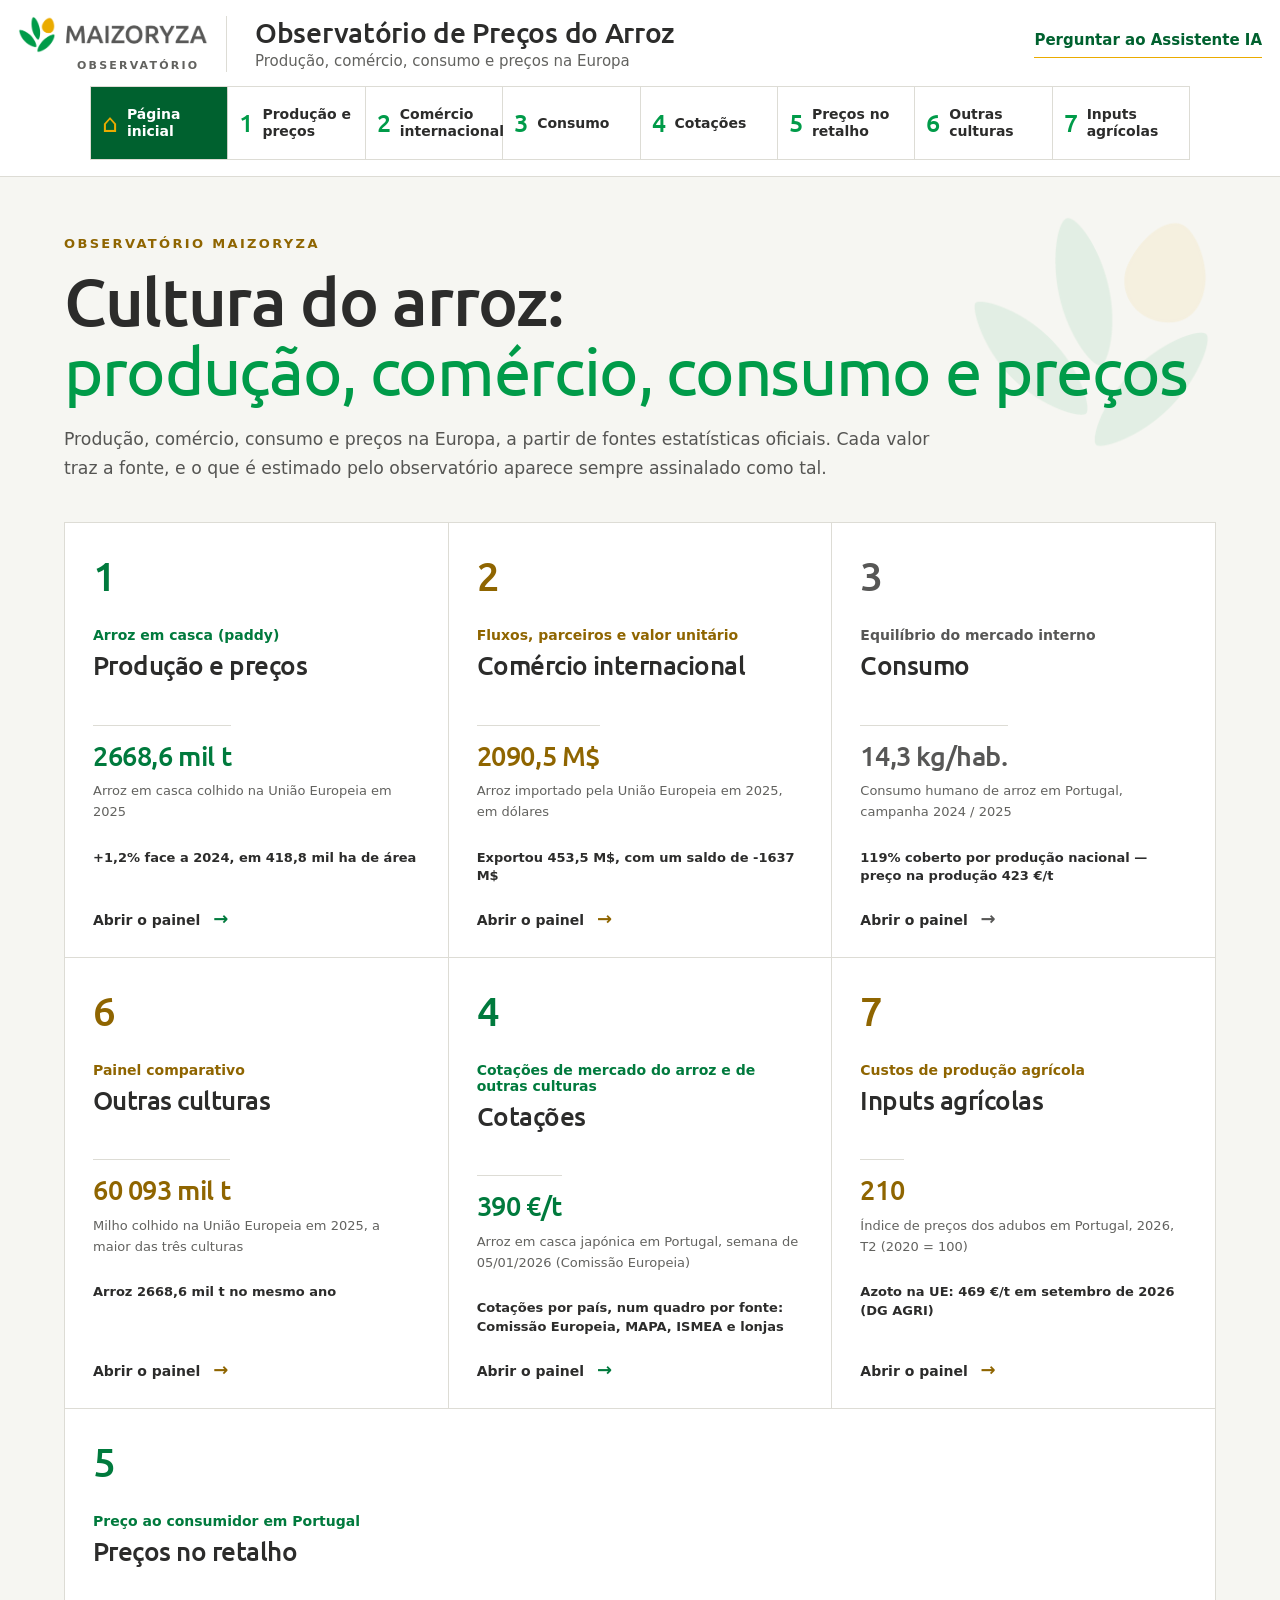
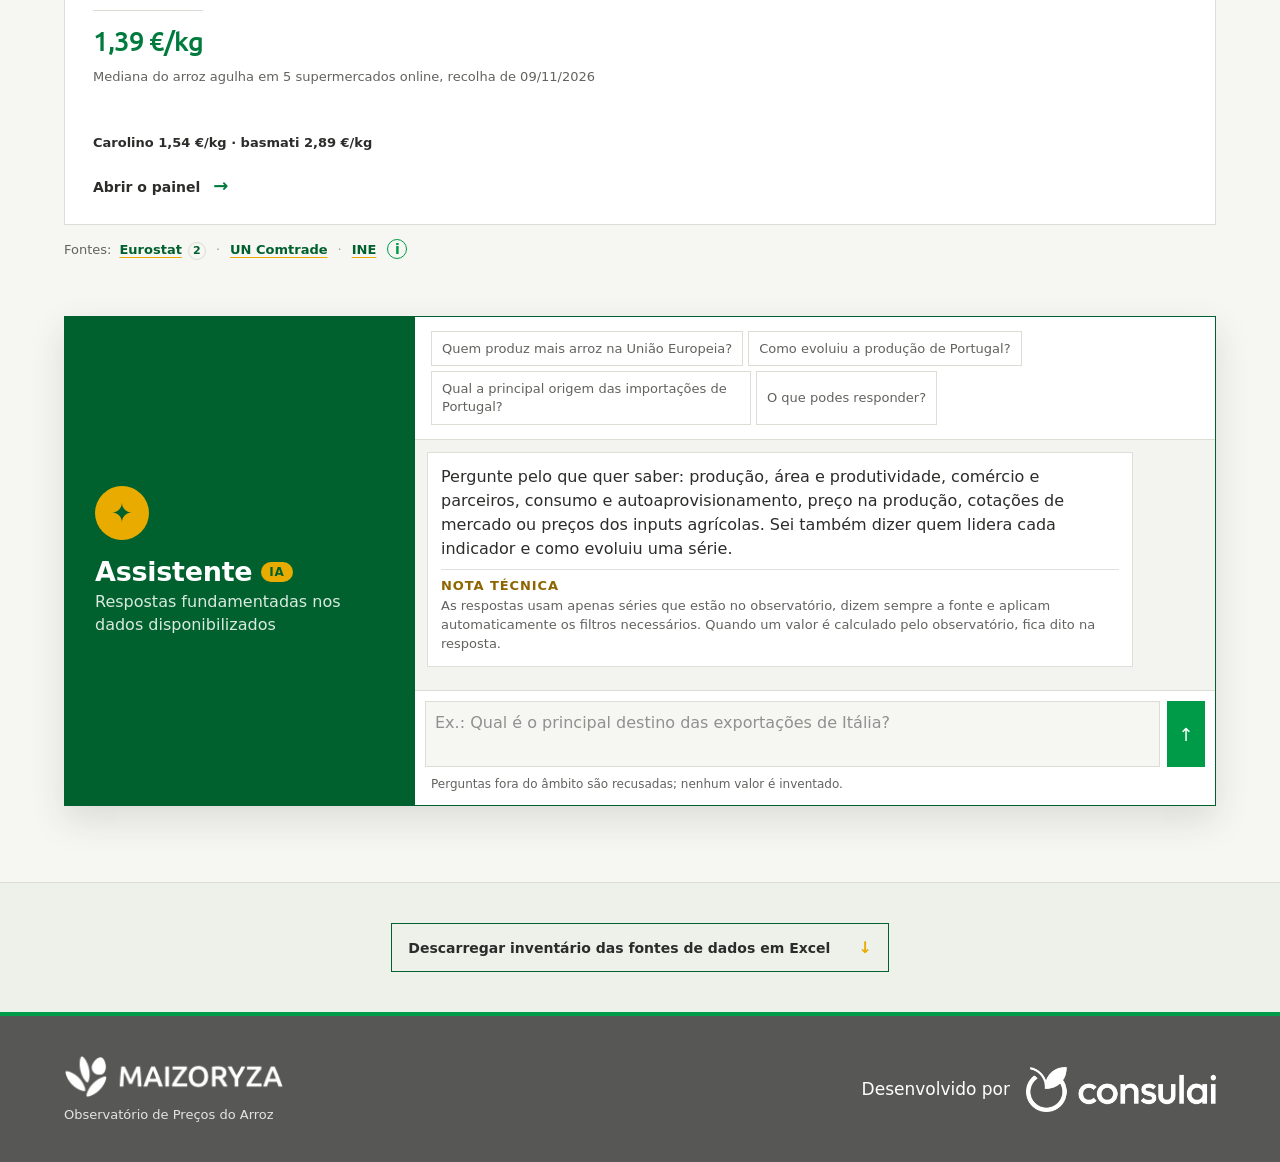
==== observatorio-maizoryza/index.html @ 06254847 "Refactor code structure for improved readability and maintainability" ====
<!doctype html><html><head><meta charset=utf8><meta name=viewport content="width=device-width,initial-scale=1,viewport-fit=cover"><style>:root{color-scheme:light;box-sizing:border-box;padding-top:env(safe-area-inset-top,0px);padding-bottom:env(safe-area-inset-bottom,0px)}html{scroll-padding-top:env(safe-area-inset-top,0px)}body{margin:0;padding:0;font:14px -apple-system,BlinkMacSystemFont,sans-serif;background:#faf9f5;color:#141413}img{max-width:100%}[hidden]:not([hidden=until-found i]){display:none!important}</style></head><body>
<title>Observatório de Preços do Arroz</title>
<link rel="icon" type="image/png" href="./favicon.png" />
<meta name="description" content="Produção, comércio, consumo e cotações do arroz; painel comparativo de outras culturas." />
<link rel="stylesheet" href="./assets/index-mz7b44f749.css" />

<div id="root"></div>
<script type="module" src="./assets/index-mz50ee9d9a.js"></script>

</body></html>
---- observatorio-maizoryza/assets/index-mz7b44f749.css ----
@font-face{font-family:Ubuntu;font-style:normal;font-display:swap;font-weight:400;src:url(./ubuntu-latin-400-normal-CQJ26Fy6.woff2)format("woff2"),url(./ubuntu-latin-400-normal-ChuJk2Dr.woff)format("woff")}@font-face{font-family:Ubuntu;font-style:normal;font-display:swap;font-weight:500;src:url(./ubuntu-latin-500-normal-CnjGCQfM.woff2)format("woff2"),url(./ubuntu-latin-500-normal-BMp9VhBY.woff)format("woff")}@font-face{font-family:Ubuntu;font-style:normal;font-display:swap;font-weight:700;src:url(./ubuntu-latin-700-normal-DlYwEzNn.woff2)format("woff2"),url(./ubuntu-latin-700-normal-DAmh8SsM.woff)format("woff")}@layer properties{@supports (((-webkit-hyphens:none)) and (not (margin-trim:inline))) or ((-moz-orient:inline) and (not (color:rgb(from red r g b)))){*,:before,:after,::backdrop{--tw-rotate-x:initial;--tw-rotate-y:initial;--tw-rotate-z:initial;--tw-skew-x:initial;--tw-skew-y:initial;--tw-blur:initial;--tw-brightness:initial;--tw-contrast:initial;--tw-grayscale:initial;--tw-hue-rotate:initial;--tw-invert:initial;--tw-opacity:initial;--tw-saturate:initial;--tw-sepia:initial;--tw-drop-shadow:initial;--tw-drop-shadow-color:initial;--tw-drop-shadow-alpha:100%;--tw-drop-shadow-size:initial}}}@layer theme{:root,:host{--font-sans:ui-sans-serif, system-ui, sans-serif, "Apple Color Emoji", "Segoe UI Emoji", "Segoe UI Symbol", "Noto Color Emoji";--font-mono:ui-monospace, SFMono-Regular, Menlo, Monaco, Consolas, "Liberation Mono", "Courier New", monospace;--spacing:.25rem;--default-font-family:var(--font-sans);--default-mono-font-family:var(--font-mono)}}@layer base{*,:after,:before,::backdrop{box-sizing:border-box;border:0 solid;margin:0;padding:0}::file-selector-button{box-sizing:border-box;border:0 solid;margin:0;padding:0}html,:host{-webkit-text-size-adjust:100%;tab-size:4;line-height:1.5;font-family:var(--default-font-family,ui-sans-serif, system-ui, sans-serif, "Apple Color Emoji", "Segoe UI Emoji", "Segoe UI Symbol", "Noto Color Emoji");font-feature-settings:var(--default-font-feature-settings,normal);font-variation-settings:var(--default-font-variation-settings,normal);-webkit-tap-highlight-color:transparent}hr{height:0;color:inherit;border-top-width:1px}abbr:where([title]){-webkit-text-decoration:underline dotted;text-decoration:underline dotted}h1,h2,h3,h4,h5,h6{font-size:inherit;font-weight:inherit}a{color:inherit;-webkit-text-decoration:inherit;-webkit-text-decoration:inherit;-webkit-text-decoration:inherit;-webkit-text-decoration:inherit;text-decoration:inherit}b,strong{font-weight:bolder}code,kbd,samp,pre{font-family:var(--default-mono-font-family,ui-monospace, SFMono-Regular, Menlo, Monaco, Consolas, "Liberation Mono", "Courier New", monospace);font-feature-settings:var(--default-mono-font-feature-settings,normal);font-variation-settings:var(--default-mono-font-variation-settings,normal);font-size:1em}small{font-size:80%}sub,sup{vertical-align:baseline;font-size:75%;line-height:0;position:relative}sub{bottom:-.25em}sup{top:-.5em}table{text-indent:0;border-color:inherit;border-collapse:collapse}:-moz-focusring{outline:auto}progress{vertical-align:baseline}summary{display:list-item}ol,ul,menu{list-style:none}img,svg,video,canvas,audio,iframe,embed,object{vertical-align:middle;display:block}img,video{max-width:100%;height:auto}button,input,select,optgroup,textarea{font:inherit;font-feature-settings:inherit;font-variation-settings:inherit;letter-spacing:inherit;color:inherit;opacity:1;background-color:#0000;border-radius:0}::file-selector-button{font:inherit;font-feature-settings:inherit;font-variation-settings:inherit;letter-spacing:inherit;color:inherit;opacity:1;background-color:#0000;border-radius:0}:where(select:is([multiple],[size])) optgroup{font-weight:bolder}:where(select:is([multiple],[size])) optgroup option{padding-inline-start:20px}::file-selector-button{margin-inline-end:4px}::placeholder{opacity:1}@supports (not ((-webkit-appearance:-apple-pay-button))) or (contain-intrinsic-size:1px){::placeholder{color:currentColor}@supports (color:color-mix(in lab, red, red)){::placeholder{color:color-mix(in oklab, currentcolor 50%, transparent)}}}textarea{resize:vertical}::-webkit-search-decoration{-webkit-appearance:none}::-webkit-date-and-time-value{min-height:1lh;text-align:inherit}::-webkit-datetime-edit{display:inline-flex}::-webkit-datetime-edit-fields-wrapper{padding:0}::-webkit-datetime-edit{padding-block:0}::-webkit-datetime-edit-year-field{padding-block:0}::-webkit-datetime-edit-month-field{padding-block:0}::-webkit-datetime-edit-day-field{padding-block:0}::-webkit-datetime-edit-hour-field{padding-block:0}::-webkit-datetime-edit-minute-field{padding-block:0}::-webkit-datetime-edit-second-field{padding-block:0}::-webkit-datetime-edit-millisecond-field{padding-block:0}::-webkit-datetime-edit-meridiem-field{padding-block:0}::-webkit-calendar-picker-indicator{line-height:1}:-moz-ui-invalid{box-shadow:none}button,input:where([type=button],[type=reset],[type=submit]){appearance:button}::file-selector-button{appearance:button}::-webkit-inner-spin-button{height:auto}::-webkit-outer-spin-button{height:auto}[hidden]:where(:not([hidden=until-found])){display:none!important}}@layer components;@layer utilities{.visible{visibility:visible}.absolute{position:absolute}.start{inset-inline-start:var(--spacing)}.end{inset-inline-end:var(--spacing)}.container{width:100%}@media (width>=40rem){.container{max-width:40rem}}@media (width>=48rem){.container{max-width:48rem}}@media (width>=64rem){.container{max-width:64rem}}@media (width>=80rem){.container{max-width:80rem}}@media (width>=96rem){.container{max-width:96rem}}.block{display:block}.flex{display:flex}.grid{display:grid}.hidden{display:none}.table{display:table}.transform{transform:var(--tw-rotate-x,) var(--tw-rotate-y,) var(--tw-rotate-z,) var(--tw-skew-x,) var(--tw-skew-y,)}.resize{resize:both}.blur{--tw-blur:blur(8px);filter:var(--tw-blur,) var(--tw-brightness,) var(--tw-contrast,) var(--tw-grayscale,) var(--tw-hue-rotate,) var(--tw-invert,) var(--tw-saturate,) var(--tw-sepia,) var(--tw-drop-shadow,)}}:root{--brand-green:#009b49;--brand-yellow:#eaab00;--brand-grey:#575756;--brand-deep:#00612f;--ink:#2c2c2b;--deep:#3a3a39;--paper:#f6f6f2;--card:#fff;--line:#dddcd5;--muted:#62625f;--gold:#8f6500;--orange:#d99a00;--green:#007a3d;--purple:#9a3f86;--red:#b8442a;--blue:#009b49;--deep-blue:#00612f;--pink:#ff8baa;--display:"Ubuntu", "Segoe UI", ui-sans-serif, system-ui, sans-serif;--shadow:0 20px 60px #28282617}*{box-sizing:border-box}html{scroll-behavior:smooth}body{background:var(--paper);color:var(--ink);margin:0;font-family:Inter,ui-sans-serif,system-ui,-apple-system,Segoe UI,sans-serif}button,select,textarea{font:inherit}button,a{color:inherit}.loading{min-height:100vh;color:var(--muted);place-content:center;justify-items:center;gap:16px;display:grid}.loading strong{color:var(--ink);font:500 34px var(--display)}.loader{border:3px solid #dcdcd5;border-top-color:var(--green);border-radius:50%;width:48px;height:48px;animation:1s linear infinite spin}@keyframes spin{to{transform:rotate(360deg)}}.site-header{z-index:100;-webkit-backdrop-filter:blur(16px);backdrop-filter:blur(16px);background:#fffffff2;border-bottom:1px solid #28282629;grid-template-columns:1fr auto 1fr;align-items:center;min-height:68px;padding:0 4vw;display:grid;position:sticky;top:0}.brand{cursor:pointer;background:0 0;border:0;justify-self:start;align-items:center;gap:12px;padding:0;display:inline-flex}.brand>span,.brand-seal{background:var(--ink);color:#fff;width:36px;height:36px;font:700 13px var(--display);border-radius:53% 47% 45% 55%;place-items:center;display:grid;transform:rotate(-4deg)}.brand b{letter-spacing:-.02em;font-size:16px}.site-header nav{border:1px solid var(--line);background:#ecece6;border-radius:999px;gap:7px;padding:5px;display:flex}.site-header nav button{cursor:pointer;background:0 0;border:0;border-radius:999px;min-width:46px;height:31px;font-size:13px;font-weight:800}.site-header nav button.active{background:var(--ink);color:#fff;box-shadow:0 3px 10px #2828262e}.assistant-jump{border-bottom:1px solid var(--gold);justify-self:end;padding-bottom:4px;font-size:13px;font-weight:800;text-decoration:none}.intro-hero{grid-template-columns:1.35fr .65fr;align-items:center;gap:8vw;max-width:1500px;min-height:520px;margin:0 auto;padding:90px 5vw 72px;display:grid;overflow:hidden}.eyebrow{color:var(--gold);letter-spacing:.18em;text-transform:uppercase;font-size:12px;font-weight:850}.intro-copy h1,.panel-heading h1,.panel-card h2,.visual-head h2,.section-title h2,.country-triptych h2{font-family:var(--display);font-weight:500}.intro-copy h1{letter-spacing:-.055em;margin:15px 0 25px;font-size:clamp(52px,7vw,105px);line-height:.91}.intro-copy h1 em{color:var(--gold);font-weight:400}.intro-copy>p{color:#555553;max-width:730px;margin:0;font-size:clamp(16px,1.5vw,20px);line-height:1.65}.fresh-strip{color:var(--muted);text-transform:uppercase;letter-spacing:.09em;align-items:center;gap:18px;margin-top:36px;font-size:13px;display:flex}.fresh-strip span{align-items:baseline;gap:6px;display:inline-flex}.fresh-strip b{color:var(--ink);font:500 25px var(--display);letter-spacing:0}.fresh-strip i{background:var(--gold);border-radius:50%;width:4px;height:4px}.rice-orbit{aspect-ratio:1;border:1px solid #28282640;border-radius:50%;place-items:center;width:min(31vw,370px);display:grid;position:relative}.rice-orbit:before,.rice-orbit:after{content:"";border:1px dashed #ba873073;border-radius:50%;position:absolute;inset:13%;transform:rotate(18deg)scaleY(.62)}.rice-orbit:after{transform:rotate(-48deg)scaleY(.62)}.rice-orbit b{z-index:2;background:var(--ink);color:#fff;text-align:center;width:118px;height:118px;font:500 20px/1.25 var(--display);border-radius:50%;place-items:center;display:grid;position:relative;box-shadow:0 0 0 13px #28282614}.rice-orbit span{z-index:3;border:1px solid var(--line);background:var(--card);color:var(--muted);letter-spacing:.1em;text-transform:uppercase;padding:7px 10px;font-size:11px;font-weight:800;position:absolute}.rice-orbit span:first-child{top:9%;left:8%}.rice-orbit span:nth-child(2){top:38%;right:-5%}.rice-orbit span:nth-child(3){bottom:7%;left:16%}.panel-launcher{grid-template-columns:repeat(5,1fr);max-width:1680px;margin:0 auto;padding:0 5vw 90px;display:grid}.panel-card{--panel-color:var(--green);border:1px solid var(--line);background:var(--card);text-align:left;cursor:pointer;border-left:0;flex-direction:column;align-items:flex-start;min-height:330px;padding:28px;transition:transform .2s,box-shadow .2s,background .2s;display:flex}.panel-card:first-child{border-left:1px solid var(--line)}.panel-card:hover{z-index:2;box-shadow:var(--shadow);background:#fff;transform:translateY(-8px)}.panel-card>span{color:var(--panel-color);font:500 40px var(--display)}.panel-card>small{color:var(--panel-color);letter-spacing:.15em;text-transform:uppercase;margin-top:36px;font-size:11px;font-weight:850}.panel-card h2{letter-spacing:-.035em;margin:8px 0 13px;font-size:28px;line-height:1.08}.panel-card p{color:var(--muted);margin:0;font-size:14px;line-height:1.6}.panel-card>b{margin-top:auto;padding-top:20px;font-size:13px}.panel-card>b i{color:var(--panel-color);margin-left:8px;font-size:18px;font-style:normal}.home-lower{border-top:1px solid var(--line);background:#eef1ea;grid-template-columns:minmax(0,1.55fr) minmax(340px,.45fr);gap:40px;padding:85px 5vw;display:grid}.source-overview{justify-self:end;width:100%;max-width:1030px}.section-title h2{letter-spacing:-.04em;margin:8px 0 10px;font-size:44px}.section-title p{color:var(--muted);margin:0 0 28px}.source-list{background:var(--line);border:1px solid var(--line);grid-template-columns:repeat(2,1fr);gap:1px;display:grid}.source-list a{background:var(--card);grid-template-columns:1fr auto;gap:7px 16px;min-height:110px;padding:18px;text-decoration:none;transition:background .2s;display:grid}.source-list a:hover{background:#fff}.source-list b{font-family:var(--display);font-size:19px}.source-list span{color:var(--muted);grid-column:1/-1;font-size:13px;line-height:1.5}.source-list small{border-radius:99px;grid-area:1/2;align-self:start;padding:5px 7px;font-size:10px;font-weight:850}.status-live{color:#00612f;background:#dff0e5}.status-reference{color:#2f5f40;background:#eaf5ee}.excel-download{border:1px solid var(--ink);width:100%;color:inherit;font:inherit;text-align:left;cursor:pointer;background:0 0;justify-content:space-between;align-items:center;gap:14px;margin-top:16px;padding:14px 16px;font-size:12px;font-weight:850;text-decoration:none;display:flex}.excel-download:hover{background:var(--ink);color:#fff}.excel-download span{color:var(--gold);font-size:16px}.dashboard-shell{grid-template-columns:minmax(0,1fr) 350px;align-items:start;gap:26px;max-width:1580px;margin:0 auto;padding:58px 4vw 90px;display:grid}.dashboard-main{gap:24px;min-width:0;display:grid}.dashboard-shell aside{scrollbar-width:thin;gap:18px;max-height:calc(100vh - 105px);display:grid;position:sticky;top:88px;overflow:auto}.panel-heading{border-bottom:1px solid var(--line);grid-template-columns:auto 1fr auto;align-items:end;gap:22px;min-height:150px;padding:5px 8px 24px;display:grid}.panel-index{font:500 clamp(54px, 6vw, 86px)/.8 var(--display);letter-spacing:-.05em}.panel-heading h1{letter-spacing:-.045em;margin:7px 0 0;font-size:clamp(39px,4.2vw,67px);line-height:.96}.data-stamp{border:1px solid var(--line);background:var(--card);color:var(--muted);text-transform:uppercase;letter-spacing:.08em;align-self:center;padding:12px 14px;font-size:11px}.data-stamp b{color:var(--ink);font:500 25px var(--display);letter-spacing:0;margin-top:3px;display:block}.data-stamp.experimental{color:#2f5f40;background:#eaf5ee}.data-stamp.experimental b{font-size:17px}.kpi-grid{background:var(--line);border:1px solid var(--line);grid-template-columns:repeat(4,1fr);gap:1px;display:grid}.kpi-grid.kpi-five{grid-template-columns:repeat(5,1fr)}.kpi{background:var(--card);flex-direction:column;justify-content:space-between;min-height:145px;padding:21px;display:flex}.kpi>span{color:var(--muted);letter-spacing:.12em;text-transform:uppercase;font-size:11px;font-weight:850}.kpi strong{font:500 clamp(25px, 2.4vw, 39px)/1 var(--display);letter-spacing:-.035em;white-space:nowrap;margin:13px 0 7px}.kpi small{color:var(--muted);font-size:12px}.kpi-dark{background:var(--ink);color:#fff}.kpi-warm{background:#eaf5ee}.visual-card{border:1px solid var(--line);background:var(--card);padding:clamp(23px,3vw,38px);scroll-margin-top:90px;box-shadow:0 12px 35px #28282608}.visual-head{justify-content:space-between;align-items:flex-start;gap:24px;margin-bottom:25px;display:flex}.visual-head>div:first-child>span{color:var(--gold);letter-spacing:.16em;text-transform:uppercase;font-size:11px;font-weight:850}.visual-head h2{letter-spacing:-.035em;margin:6px 0 7px;font-size:clamp(27px,3vw,43px)}.visual-head p{color:var(--muted);margin:0;font-size:13px;line-height:1.5}.chart-legend{border-top:1px solid var(--line);max-width:900px;color:var(--muted);text-align:center;flex-wrap:wrap;justify-content:center;align-items:center;gap:10px 22px;margin:18px auto 0;padding:13px 18px 0;font-size:14px;line-height:1.4;display:flex}.chart-legend>span{align-items:center;gap:8px;display:inline-flex}.chart-legend i{border-radius:3px;flex:none;width:20px;height:4px;font-style:normal}.chart-legend-note{color:var(--muted);opacity:.85;flex-basis:100%;margin-top:2px;font-size:13px}.chart-legend i.legend-symbol{width:auto;height:auto;font-size:16px}.chart-legend i.legend-axis-x{height:4px}.chart-legend i.legend-axis-y{background:var(--brand-deep);width:4px;height:16px}.chart-legend i.legend-axis-x{background:var(--brand-deep)}.chart-legend i.legend-bubble{background:var(--brand-deep);opacity:.45;border-radius:50%;width:15px;height:15px}.chart-legend i.trade-import,.chart-legend i.trade-export,.chart-legend i.legend-import,.chart-legend i.legend-export{border-radius:2px;height:9px}.two-columns{grid-template-columns:1fr 1fr;align-items:start;gap:24px;display:grid}.consumption-grid{grid-template-columns:minmax(0,1.6fr) minmax(280px,.4fr);gap:24px;display:grid}.line-chart,.bubble-chart{min-width:0;position:relative}.line-chart svg,.bubble-chart svg{width:100%;height:auto;display:block;overflow:visible}.grid{stroke:#e6e6e0;stroke-width:1px}.axis{fill:#71716e;font-family:Inter,sans-serif;font-size:12px}.axis-title{fill:#62625f;font-size:13px;font-weight:700}.plot-point{stroke:#fff;stroke-width:2px;cursor:crosshair;transition:r .15s}.plot-point:hover{r:8}.chart-tip{z-index:4;background:var(--deep);color:#fff;pointer-events:none;min-width:135px;padding:10px 12px;position:absolute;transform:translate(-50%,calc(-100% - 12px));box-shadow:0 10px 25px #0000002e}.chart-tip:after{content:"";border:6px solid #0000;border-top-color:var(--deep);position:absolute;top:100%;left:50%;transform:translate(-50%)}.chart-tip b,.chart-tip span,.chart-tip strong,.chart-tip small{display:block}.chart-tip b{font-size:12px}.chart-tip span{color:#c9c9c4;font-size:11px}.chart-tip strong{color:#f3c94d;margin-top:3px;font-size:14px}.chart-tip small{max-width:160px;margin-top:4px;font-size:10px;line-height:1.35}.hover-point{cursor:crosshair;pointer-events:all}.empty-state{min-height:250px;color:var(--muted);place-items:center;font-size:14px;display:grid}.bar-list{display:grid}.bar-row{text-align:left;cursor:default;background:0 0;border:0;border-bottom:1px solid #e7e7e1;grid-template-columns:31px minmax(95px,145px) 1fr minmax(75px,auto);align-items:center;gap:11px;min-height:47px;padding:6px 4px;display:grid}.bar-row:not(:disabled){cursor:pointer}.bar-row:not(:disabled):hover{background:#f3f6f1}.bar-rank{color:var(--gold);font:500 14px var(--display)}.bar-label{font-size:13px;font-weight:750}.bar-label small{color:var(--muted);margin-top:2px;font-size:10px;font-weight:500;display:block}.bar-track{background:#ebebe6;height:8px;overflow:hidden}.bar-track i{height:100%;display:block}.bar-row strong{text-align:right;white-space:nowrap;font-size:12px}.bubble{cursor:pointer}.bubble circle{opacity:.84;stroke:#fff;stroke-width:2px;transition:opacity .2s,filter .2s}.bubble:hover circle{opacity:1;filter:drop-shadow(0 4px 6px #0003)}.bubble text{fill:#fff;pointer-events:none;font-size:10px;font-weight:900}.inline-tip{border-left:3px solid var(--gold);background:#eef6f0;align-items:center;gap:10px;min-height:43px;padding:9px 12px;font-size:12px;display:flex}.inline-tip span{color:var(--muted)}.inline-tip strong{margin-left:auto}.volatility-chip,.metric-pill{border:1px solid var(--line);background:var(--paper);color:var(--muted);text-transform:uppercase;letter-spacing:.08em;white-space:nowrap;padding:10px 12px;font-size:11px}.volatility-chip b{color:var(--ink);font:500 24px var(--display);letter-spacing:0;margin-top:4px;display:block}.method-banner{border-left:4px solid var(--gold);background:#eaf5ee;grid-template-columns:auto 1fr auto;align-items:center;gap:18px;padding:18px 22px;display:grid}.method-banner b{font-family:var(--display);font-size:18px}.method-banner p{margin:0;font-size:13px;line-height:1.45}.method-banner span{max-width:220px;color:var(--muted);font-size:11px}.gauge-card{min-height:100%}.gauge-wrap{max-width:290px;margin:32px auto 10px}.gauge{aspect-ratio:1;border-radius:50%;width:100%;position:relative;transform:rotate(-135deg)}.gauge:after{content:"";background:var(--card);border-radius:50%;position:absolute;inset:21%}.gauge>div{z-index:2;text-align:center;place-content:center;justify-items:center;display:grid;position:absolute;inset:21%;transform:rotate(135deg)}.gauge strong{font:500 42px var(--display);letter-spacing:-.04em}.gauge span{color:var(--muted);text-transform:uppercase;letter-spacing:.09em;font-size:11px}.gauge-scale{color:var(--muted);justify-content:space-between;margin-top:-38px;font-size:10px;display:flex}.gauge-scale b{color:var(--gold)}.gauge-note{border-top:1px solid var(--line);color:var(--muted);margin:28px 0 0;padding-top:14px;font-size:12px;line-height:1.5}.country-triptych{background:var(--line);border:1px solid var(--line);grid-template-columns:repeat(3,1fr);gap:1px;display:grid}.country-triptych article{--country-color:var(--green);background:var(--card);padding:27px;position:relative;overflow:hidden}.country-triptych article:before{content:"";background:var(--country-color);width:5px;position:absolute;inset:0 auto 0 0}.country-triptych article>span{color:var(--country-color);letter-spacing:.16em;font-size:12px;font-weight:900}.country-triptych h2{margin:8px 0 24px;font-size:32px}.country-triptych article>strong{color:var(--country-color);font:500 43px var(--display);margin-bottom:24px;display:block}.country-triptych article>strong small{color:var(--muted);font:500 15px Inter,sans-serif}.country-triptych dl{gap:8px;margin:0;display:grid}.country-triptych dl div{border-top:1px solid var(--line);justify-content:space-between;gap:12px;padding-top:8px;display:flex}.country-triptych dt{color:var(--muted);font-size:11px}.country-triptych dd{margin:0;font-size:12px;font-weight:800}.profile-matrix{border-top:1px solid var(--line)}.profile-head,.profile-row{border-bottom:1px solid var(--line);grid-template-columns:155px repeat(3,1fr);align-items:center;gap:18px;padding:14px 0;display:grid}.profile-head{color:var(--muted);text-transform:uppercase;letter-spacing:.08em;font-size:11px}.profile-head b{text-align:center}.profile-row>strong{font:500 17px var(--display)}.profile-cell{grid-template-columns:1fr minmax(88px,auto);align-items:center;gap:8px;display:grid}.profile-cell>span{background:#ebebe6;height:10px;overflow:hidden}.profile-cell i{height:100%;display:block}.profile-cell b{text-align:right;font-size:11px}.filter-panel,.chat-panel{border:1px solid var(--line);background:var(--card);box-shadow:0 10px 28px #2828260d}.filter-panel{padding:20px}.aside-title{border-bottom:1px solid var(--line);justify-content:space-between;gap:15px;margin-bottom:15px;padding-bottom:13px;display:flex}.aside-title span{font:500 23px var(--display)}.aside-title small{max-width:125px;color:var(--muted);text-align:right;font-size:10px}.filter-panel>label{color:var(--muted);letter-spacing:.08em;text-transform:uppercase;gap:6px;margin-top:12px;font-size:11px;font-weight:800;display:grid}.filter-panel select{border:1px solid var(--line);background:var(--paper);width:100%;min-height:40px;color:var(--ink);border-radius:0;padding:0 10px;font-size:13px}.filter-panel fieldset{border:1px solid var(--line);margin:17px 0 0;padding:12px}.filter-panel legend{text-transform:uppercase;letter-spacing:.08em;padding:0 5px;font-size:11px;font-weight:800}.filter-panel legend small{color:var(--muted)}.checks{gap:6px;max-height:150px;display:grid;overflow:auto}.checks label{align-items:center;gap:7px;font-size:12px;display:flex}.filter-note{border-left:2px solid var(--gold);color:var(--muted);background:#f1f5ef;margin:14px 0 0;padding:10px;font-size:10px;line-height:1.45}.chat-panel{flex-direction:column;min-height:380px;display:flex}.chat-home{place-self:start;max-width:400px;min-height:570px}.chat-head{border-bottom:1px solid var(--line);align-items:center;gap:10px;padding:15px 17px;display:flex}.chat-head>span{background:var(--ink);color:#eaab00;border-radius:50%;place-items:center;width:31px;height:31px;display:grid}.chat-head b,.chat-head small{display:block}.chat-head small{color:var(--muted);margin-top:2px;font-size:9px}.chat-suggestions{border-bottom:1px solid var(--line);gap:5px;padding:9px 12px;display:flex;overflow-x:auto}.chat-suggestions button{border:1px solid var(--line);max-width:180px;color:var(--muted);text-align:left;cursor:pointer;background:0 0;flex:none;padding:6px 8px;font-size:9px}.chat-suggestions button:hover{border-color:var(--gold);color:var(--ink)}.messages{background:#f3f3ef;align-content:start;gap:9px;min-height:170px;max-height:255px;padding:12px;display:grid;overflow:auto}.chat-home .messages{max-height:360px}.message{background:var(--card);border:1px solid #dfdfd8;max-width:91%;padding:10px 11px;font-size:11px;line-height:1.45}.message.user{background:var(--ink);color:#fff;border-color:var(--ink);justify-self:end}.message p{margin:0}.message>small{color:var(--muted);border-top:1px solid #68756f38;margin-top:8px;padding-top:7px;font-size:9px;line-height:1.45;display:block}.message>small b{color:var(--gold);text-transform:uppercase;letter-spacing:.07em;margin-bottom:2px;display:block}.message>span{color:#2f5f40;margin-top:7px;font-size:9px;font-weight:750;display:block}.chart-link{border:0;border-top:1px solid var(--line);width:100%;color:var(--ink);text-align:left;cursor:pointer;background:0 0;justify-content:space-between;margin-top:8px;padding:8px 0 0;font-size:10px;font-weight:850;display:flex}.chart-link i{color:var(--gold);font-style:normal}.chat-panel form{border-top:1px solid var(--line);background:var(--card);grid-template-columns:1fr 38px;gap:7px;padding:10px;display:grid}.chat-panel textarea{resize:none;border:1px solid var(--line);background:var(--paper);min-height:53px;color:var(--ink);border-radius:0;padding:9px;font-size:11px;line-height:1.35}.chat-panel form button{background:var(--gold);color:#fff;cursor:pointer;border:0;font-size:18px}.chat-foot{color:var(--muted);text-align:center;margin:0;padding:0 11px 10px;font-size:9px}.panel-footer{border-top:1px solid var(--line);background:#efefea;grid-template-columns:repeat(4,1fr);display:grid}.panel-footer button{border:0;border-right:1px solid var(--line);text-align:left;cursor:pointer;background:0 0;align-items:center;gap:14px;min-height:100px;padding:20px 3vw;display:flex}.panel-footer button:hover{background:var(--card)}.panel-footer span{color:var(--gold);font:500 25px var(--display)}.panel-footer b{font-size:13px}footer{background:var(--deep);color:#fff;grid-template-columns:1fr auto 1fr;align-items:center;gap:20px;min-height:145px;padding:35px 4vw;display:grid}footer>div{align-items:center;gap:12px;display:flex}footer>p{color:#c7c7c2;text-align:center;font-size:11px}footer>button{color:#eaab00;cursor:pointer;background:0 0;border:0;justify-self:end;font-size:12px}@media (width<=1180px){.dashboard-shell{grid-template-columns:minmax(0,1fr) 315px;padding-left:2.5vw;padding-right:2.5vw}.kpi-grid.kpi-five{grid-template-columns:repeat(3,1fr)}.kpi-grid.kpi-five .kpi:nth-child(n+4){min-height:115px}.two-columns{grid-template-columns:1fr}.panel-launcher{background:var(--line);grid-template-columns:repeat(2,1fr);gap:1px}.panel-card{border:0}}@media (width<=820px){.site-header{grid-template-columns:1fr auto;padding:0 16px}.site-header nav{display:none}.assistant-jump{font-size:11px}.intro-hero{grid-template-columns:1fr;min-height:auto;padding:68px 22px 45px}.rice-orbit{justify-self:center;width:280px}.panel-launcher{background:0 0;grid-template-columns:1fr;gap:10px;padding:0 22px 60px}.panel-card{border:1px solid var(--line);min-height:260px}.home-lower{grid-template-columns:1fr;padding:60px 22px}.source-list{grid-template-columns:1fr}.chat-home{width:100%;max-width:none}.dashboard-shell{grid-template-columns:1fr;padding:35px 16px 65px}.dashboard-shell aside{max-height:none;position:static;overflow:visible}.panel-heading{grid-template-columns:auto 1fr;min-height:120px}.data-stamp{grid-column:1/-1;justify-self:start}.kpi-grid,.kpi-grid.kpi-five{grid-template-columns:repeat(2,1fr)}.consumption-grid,.country-triptych,.method-banner{grid-template-columns:1fr}.profile-head,.profile-row{grid-template-columns:100px repeat(3,minmax(120px,1fr));min-width:600px}.profile-matrix{overflow-x:auto}.panel-footer{grid-template-columns:repeat(2,1fr)}footer{text-align:center;grid-template-columns:1fr}footer>div,footer>button{justify-self:center}footer>p{margin:0}}@media (width<=520px){.brand b{display:none}.intro-copy h1{font-size:49px}.fresh-strip{flex-direction:column;align-items:flex-start;gap:8px}.fresh-strip i{display:none}.rice-orbit{width:240px}.kpi-grid,.kpi-grid.kpi-five{grid-template-columns:1fr}.visual-head{flex-direction:column}.bar-row{grid-template-columns:25px 100px 1fr}.bar-row strong{text-align:left;grid-column:2/-1}.panel-footer{grid-template-columns:1fr}}.site-header{grid-template-columns:190px minmax(0,1fr) 160px;gap:18px;min-height:82px;padding:8px 3vw}.consulai-link{justify-self:start;align-items:center;min-height:44px;text-decoration:none;display:inline-flex}.consulai-link img{object-fit:contain;width:70px;height:58px;display:block}.site-header .top-panel-nav{border:1px solid var(--line);background:var(--line);border-radius:0;grid-template-columns:repeat(6,minmax(100px,1fr));gap:1px;min-width:0;padding:0;display:grid;overflow-x:auto}.site-header .top-panel-nav button{background:var(--card);text-align:left;border-radius:0;align-items:center;gap:8px;min-width:100px;height:48px;padding:7px 9px;display:flex}.site-header .top-panel-nav button span{color:var(--gold);font:500 17px var(--display)}.site-header .top-panel-nav button.active{background:var(--ink)}.assistant-jump{text-align:right;font-size:14px}.panel-footer{grid-template-columns:repeat(5,1fr)}.panel-footer button.active{background:var(--ink);color:#fff}.panel-footer button.active span{color:#eaab00}.exchange-note{border-left:4px solid var(--green);background:#fffdf8c2;gap:3px;width:max-content;max-width:100%;margin-top:23px;padding:13px 16px;text-decoration:none;display:grid;box-shadow:0 8px 24px #2828260d}.exchange-note span{color:var(--muted);letter-spacing:.08em;text-transform:uppercase;font-size:12px;font-weight:850}.exchange-note b{font:500 19px var(--display)}.exchange-note small{color:var(--muted);font-size:13px}.dashboard-shell{grid-template-columns:minmax(0,1fr) 385px;gap:30px;max-width:1680px}.panel-card p{font-size:16px;line-height:1.65}.visual-head p{font-size:15px;line-height:1.55}.chart-legend,.axis{font-size:15px}.bar-row strong,.chart-tip b{font-size:14px}.chart-tip span{font-size:13px}.chart-tip strong{font-size:16px}.chart-tip small{font-size:12px}.inline-tip{font-size:14px}.method-banner span,.filter-panel>label{font-size:13px}.checks{gap:8px;max-height:190px}.chat-head{padding:17px 18px}.chat-suggestions button{max-width:230px;padding:8px 10px;font-size:12px;line-height:1.35}.messages{gap:11px;min-height:210px;max-height:330px}.message{padding:12px 13px;font-size:15px;line-height:1.5}.chat-panel textarea{min-height:66px;font-size:15px;line-height:1.45}.chat-home{max-width:440px}.chart-source{border-top:1px solid var(--line);color:var(--muted);margin-top:22px;padding-top:10px;font-size:13px;line-height:1.4}.chart-source a{color:var(--ink);-webkit-text-decoration-color:var(--gold);-webkit-text-decoration-color:var(--gold);-webkit-text-decoration-color:var(--gold);text-decoration-color:var(--gold);text-underline-offset:3px}.grain-list{display:grid}.grain-row{text-align:left;background:0 0;border:0;border-bottom:1px solid #e7e7e1;grid-template-columns:34px minmax(130px,190px) minmax(220px,1fr) minmax(95px,auto);align-items:center;gap:13px;min-height:58px;padding:8px 4px;display:grid}.grain-row:not(:disabled){cursor:pointer}.grain-row:not(:disabled):hover{background:#f3f6f1}.grain-track{flex-wrap:wrap;align-content:center;gap:4px 3px;min-height:30px;display:flex}.grain-track i{background:linear-gradient(135deg,#fff9db,#dfca8d);border:1px solid #b89c5a;border-radius:80% 20%;width:14px;height:7px;display:block;transform:rotate(-17deg);box-shadow:inset -2px -1px 2px #664c1826}.grain-row strong{text-align:right;white-space:nowrap;font-size:15px}.trade-area-chart svg,.dumbbell-chart svg{width:100%;height:auto;display:block;overflow:visible}.balance-label{paint-order:stroke;stroke:var(--card);stroke-width:4px;font-size:14px;font-weight:850}.symbol-legend{color:var(--muted);justify-content:flex-end;gap:18px;margin:0 0 6px;font-size:14px;font-weight:750;display:flex}.symbol-legend span{align-items:center;gap:6px;display:inline-flex}.symbol-legend i{font-style:normal}.dumbbell-line{stroke:#c4c4bf;stroke-width:5px;stroke-linecap:round}.dumbbell-symbol{pointer-events:none;font-size:15px}.dumbbell-value{fill:var(--ink);paint-order:stroke;stroke:var(--card);stroke-width:4px;font-size:14px;font-weight:800}.year-axis{font-size:17px;font-weight:800}.nested-bars{gap:15px;padding:8px 0;display:grid}.nested-row{grid-template-columns:62px 1fr 180px;align-items:center;gap:16px;display:grid}.nested-row>strong{font:500 17px var(--display)}.nested-track{background:#ebebe6;height:34px;position:relative}.nested-track i{display:block;position:absolute;left:0}.nested-import{background:var(--orange);height:34px;top:0}@supports (color:color-mix(in lab, red, red)){.nested-import{background:color-mix(in srgb, var(--orange) 45%, white)}}.nested-export{background:#007a3d;height:16px;top:9px}.nested-row>span{grid-template-columns:1fr 1fr;gap:9px;font-size:13px;display:grid}.nested-row>span b:first-child{color:#8f6500}.nested-row>span b:last-child{color:#00612f}.legend-import,.legend-export{width:18px;height:9px;display:inline-block}.legend-import{background:var(--orange)}@supports (color:color-mix(in lab, red, red)){.legend-import{background:color-mix(in srgb, var(--orange) 45%, white)}}.legend-export{background:#007a3d}.bubble circle{opacity:1;stroke:#fff;stroke-width:4px;filter:drop-shadow(0 5px 7px #2828262e)}.bubble text.bubble-code{fill:var(--ink);paint-order:stroke;stroke:var(--card);stroke-width:4px;font-size:14px;font-weight:900}@media (width<=1280px){.site-header{grid-template-columns:150px minmax(0,1fr) 125px;padding-left:18px;padding-right:18px}.consulai-link img{width:66px;height:55px}.site-header .top-panel-nav{grid-template-columns:repeat(6,minmax(82px,1fr))}.site-header .top-panel-nav button{min-width:82px}.site-header .top-panel-nav button b{font-size:11px}.dashboard-shell{grid-template-columns:minmax(0,1fr) 340px}}@media (width<=900px){.site-header{grid-template-columns:1fr auto;position:relative}.site-header .top-panel-nav{grid-area:2/1/auto/-1;width:100%;display:grid}.assistant-jump{font-size:13px}.dashboard-shell{grid-template-columns:1fr}.dashboard-shell aside{max-height:none;position:static;overflow:visible}.grain-row{grid-template-columns:30px minmax(110px,160px) 1fr}.grain-row strong{text-align:left;grid-column:2/-1}.nested-row{grid-template-columns:50px 1fr}.nested-row>span{grid-column:2}}@media (width<=600px){.site-header .top-panel-nav{grid-template-columns:repeat(6,95px)}.site-header .top-panel-nav button b{display:none}.site-header .top-panel-nav button{justify-content:center;min-width:95px}.panel-footer{grid-template-columns:1fr}.grain-row{grid-template-columns:25px 1fr}.grain-track,.grain-row strong{grid-column:2}.chart-legend{gap:8px 16px}}body{font-size:16px}.site-header{grid-template-columns:225px minmax(720px,1fr) 175px;gap:24px;min-height:98px;padding-top:10px;padding-bottom:10px}.consulai-link img{object-fit:contain;object-position:left center;width:205px;height:58px}.assistant-jump{font-size:15px;line-height:1.35}.eyebrow{font-size:13px}.panel-card p{font-size:17px}.panel-card>small,.panel-card>b{font-size:14px}.section-title p{font-size:17px;line-height:1.55}.source-list span{font-size:16px}.source-list small{font-size:12px}.excel-download{font-size:14px}.data-stamp{font-size:13px;line-height:1.35}.kpi>span{font-size:14px}.kpi small{font-size:15px}.visual-head>div:first-child>span{font-size:14px}.visual-head p,.chart-legend,.axis{font-size:16px}.axis-title{font-size:17px}.bar-label{font-size:16px}.bar-label small{font-size:13px}.bar-row strong,.grain-row strong{font-size:15px}.method-banner p{font-size:16px}.method-banner span{font-size:14px}.volatility-chip,.metric-pill{font-size:13px}.filter-panel>label{font-size:14px}.filter-panel select{min-height:48px;font-size:16px}.filter-panel legend{font-size:14px}.checks label{font-size:15px}.filter-note,.aside-title small{font-size:13px}.chart-source,.gauge-note{font-size:14px}.profile-row>strong{font-size:17px}.profile-cell b,footer>p{font-size:13px}footer>button{font-size:14px}.chat-head{gap:13px;padding:19px 20px}.chat-head>span{width:39px;height:39px;font-size:18px}.chat-head b{font-size:18px}.chat-head small{margin-top:4px;font-size:15px;line-height:1.4}.chat-suggestions button{font-size:13px}.message{font-size:16px}.message>small,.message>span{font-size:13px}.chart-link{font-size:14px}.chat-panel textarea{font-size:16px}.chat-foot{font-size:12px}.common-year{min-width:145px;position:relative}.info-wrap{vertical-align:middle;margin-left:5px;display:inline-flex;position:relative}.info-dot{border:1px solid var(--gold);width:20px;height:20px;color:var(--gold);cursor:help;background:0 0;border-radius:50%;place-items:center;padding:0;font-size:14px;font-weight:900;display:grid}.info-tooltip{z-index:1000;visibility:hidden;opacity:0;background:var(--deep);color:#fff;letter-spacing:0;text-transform:none;width:265px;padding:12px 14px;font-size:14px;line-height:1.45;transition:opacity .15s,transform .15s;position:absolute;bottom:calc(100% + 10px);right:-8px;transform:translateY(4px);box-shadow:0 12px 30px #0003}.info-wrap:hover .info-tooltip,.info-wrap:focus-within .info-tooltip{visibility:visible;opacity:1;transform:translateY(0)}.profile-value{white-space:nowrap;justify-content:flex-end;align-items:center;gap:5px;display:inline-flex}.metric-info{margin-left:0}.metric-info .info-dot{border-color:var(--country-color,var(--gold));width:17px;height:17px;color:var(--country-color,var(--gold));font-size:12px}.metric-info .info-tooltip{white-space:normal;text-align:left;width:285px;left:-8px;right:auto}.kpi .kpi-label{align-items:center;gap:6px;display:flex}.kpi:hover,.kpi:focus-within{z-index:45;position:relative}.kpi .metric-info .info-tooltip{width:min(330px,70vw);left:-8px;right:auto}.country-triptych{background:0 0;border:0;grid-template-columns:repeat(5,minmax(0,1fr));gap:13px}.country-triptych article{border:1px solid var(--line);isolation:isolate;background:linear-gradient(155deg,#fff 45%,#f3f3ee 100%);border-radius:2px;min-height:330px;padding:24px 20px 20px;overflow:visible;box-shadow:0 14px 32px #28282612}.country-triptych article:hover,.country-triptych article:focus-within{z-index:50}.country-triptych article:before{width:100%;height:6px;inset:0 0 auto}.country-triptych article:after{display:none}.country-card-top{z-index:1;justify-content:flex-end;align-items:center;display:flex;position:relative}.country-card-top .flag-box{filter:none;border:0;place-items:center;width:auto;height:auto;padding:0;display:grid}.country-flag{width:44px;height:28px;box-shadow:none;border:0;border-radius:0;display:block;position:relative;overflow:hidden}.country-flag-IT{background:linear-gradient(90deg,#009246 0 33.33%,#fff 33.33% 66.66%,#ce2b37 66.66%)}.country-flag-ES{background:linear-gradient(#aa151b 0 25%,#f1bf00 25% 75%,#aa151b 75%)}.country-flag-PT{background:linear-gradient(90deg,#046a38 0 40%,#da291c 40%)}.country-flag-PT:after{content:"";border:2px solid #f6c343;border-radius:50%;width:8px;height:8px;position:absolute;top:34%;left:34%}.country-flag-EL{background:linear-gradient(90deg,#0000 41%,#fff 41% 59%,#0000 59%) 0 0/45% 55% no-repeat,linear-gradient(#0000 41%,#fff 41% 59%,#0000 59%) 0 0/45% 55% no-repeat,linear-gradient(#0d5eaf,#0d5eaf) 0 0/45% 55% no-repeat,repeating-linear-gradient(#0d5eaf 0 11.11%,#fff 11.11% 22.22%)}.country-flag-EU27_2020{background:radial-gradient(circle at 50% 19%,#fc0 0 1.4px,#0000 1.7px),radial-gradient(circle at 66% 24%,#fc0 0 1.4px,#0000 1.7px),radial-gradient(circle at 77% 35%,#fc0 0 1.4px,#0000 1.7px),radial-gradient(circle at 81%,#fc0 0 1.4px,#0000 1.7px),radial-gradient(circle at 77% 65%,#fc0 0 1.4px,#0000 1.7px),radial-gradient(circle at 66% 76%,#fc0 0 1.4px,#0000 1.7px),radial-gradient(circle at 50% 81%,#fc0 0 1.4px,#0000 1.7px),radial-gradient(circle at 34% 76%,#fc0 0 1.4px,#0000 1.7px),radial-gradient(circle at 23% 65%,#fc0 0 1.4px,#0000 1.7px),radial-gradient(circle at 19%,#fc0 0 1.4px,#0000 1.7px),radial-gradient(circle at 23% 35%,#fc0 0 1.4px,#0000 1.7px),radial-gradient(circle at 34% 24%,#fc0 0 1.4px,#0000 1.7px),#039}.country-triptych h2{z-index:1;margin:17px 0 4px;font-size:27px;position:relative}.country-triptych article>p{color:var(--muted);text-transform:uppercase;letter-spacing:.08em;margin:0;font-size:13px}.country-triptych article>strong{margin:13px 0 22px;font-size:clamp(29px,2.2vw,38px)}.country-triptych dt{font-size:13px}.country-triptych dd{font-size:14px}.country-triptych .comparison-main-value{align-items:center;gap:7px;display:flex}.comparison-card-value{justify-content:flex-end;align-items:center;gap:5px;display:inline-flex}.crop-card-grid{grid-template-columns:repeat(3,minmax(0,1fr));gap:14px;display:grid}.crop-summary-card{--crop-color:var(--green);border:1px solid var(--line);background:linear-gradient(145deg, var(--card) 48%, var(--crop-color));min-height:265px;padding:25px;position:relative;overflow:hidden}@supports (color:color-mix(in lab, red, red)){.crop-summary-card{background:linear-gradient(145deg, var(--card) 48%, color-mix(in srgb, var(--crop-color) 11%, var(--card)))}}.crop-summary-card{box-shadow:0 14px 32px #28282612}.crop-summary-card:before{content:"";background:var(--crop-color);height:6px;position:absolute;inset:0 0 auto}.crop-summary-card>div:first-child{justify-content:space-between;align-items:center;gap:15px;display:flex}.crop-summary-card>div small{color:var(--muted);font-size:13px;font-weight:800}.crop-summary-card h2{font:500 31px var(--display);margin:18px 0 8px}.crop-summary-card>strong{color:var(--crop-color);font:500 clamp(30px, 3vw, 47px)/1 var(--display);margin-bottom:25px;display:block}.crop-summary-card dl{grid-template-columns:1fr 1fr;gap:12px;margin:0;display:grid}.crop-summary-card dl div{border-top:1px solid var(--line);padding-top:10px}.crop-summary-card dt{color:var(--muted);font-size:13px}.crop-summary-card dd{margin:5px 0 0;font-size:16px;font-weight:800}.crop-tech-icon{background:#fff;flex:0 0 66px;place-items:center;width:66px;height:66px;display:grid;position:relative;overflow:hidden}.crop-tech-icon.compact{flex-basis:46px;width:46px;height:46px}.crop-tech-icon img{object-fit:contain;mix-blend-mode:multiply;width:100%;height:100%;padding:3px}.crop-trade-list{background:var(--line);border:1px solid var(--line);gap:1px;display:grid}.crop-trade-legend{color:var(--muted);background:#f2f2ee;justify-content:flex-end;gap:20px;padding:12px 18px;font-size:14px;font-weight:750;display:flex}.crop-trade-legend span{align-items:center;gap:7px;display:inline-flex}.crop-trade-legend i{width:20px;height:7px;display:inline-block}.crop-trade-list article{background:var(--card);grid-template-columns:150px minmax(260px,1fr) 145px;align-items:center;gap:22px;min-height:116px;padding:18px;display:grid}.crop-trade-name{align-items:center;gap:12px;display:flex}.crop-trade-name span{font-size:29px}.crop-trade-name b{font:500 20px var(--display)}.crop-trade-bars{gap:9px;display:grid}.crop-trade-bars>div{background:#ebebe6;height:25px;position:relative}.crop-trade-bars i{min-width:1px;height:100%;display:block}.trade-import{background:var(--orange)}@supports (color:color-mix(in lab, red, red)){.trade-import{background:color-mix(in srgb, var(--orange) 45%, white)}}.trade-export{background:#007a3d}.crop-trade-bars b{color:var(--ink);align-items:center;font-size:14px;display:grid;position:absolute;inset:0 8px 0 auto}.crop-balance{background:#f3f3ef;border-left:4px solid;padding:13px}.crop-balance small,.crop-balance strong{display:block}.crop-balance small{text-transform:uppercase;letter-spacing:.08em;font-size:12px}.crop-balance strong{margin-top:4px;font-size:17px}.segmented-control{border:1px solid var(--line);background:#eef0ea;flex-wrap:wrap;justify-content:flex-end;gap:4px;padding:4px;display:inline-flex}.segmented-control button{min-height:34px;color:var(--muted);cursor:pointer;background:0 0;border:0;padding:7px 13px;font-size:12px;font-weight:850}.segmented-control button.active{background:var(--ink);color:#fff}.visual-method{border-left:3px solid var(--blue);color:var(--muted);background:#eef6f0;margin:16px 0 0;padding:12px 15px;font-size:12px;line-height:1.55}.market-comparison{border:1px solid var(--line);display:grid}.market-comparison article{border-bottom:1px solid var(--line);background:var(--card);grid-template-columns:165px minmax(190px,1.1fr) minmax(130px,.9fr) 105px 95px;align-items:center;gap:14px;min-height:86px;padding:14px 16px;display:grid}.market-comparison article:last-child{border-bottom:0}.market-country{align-items:center;gap:10px;min-width:0;display:flex}.market-country>span{background:var(--deep);color:#fff;flex:0 0 34px;place-items:center;width:34px;height:34px;font-size:12px;font-weight:900;display:grid}.market-country b,.market-country small,.market-product b,.market-product span{display:block}.market-country b{font-size:14px}.market-country small{color:var(--muted);margin-top:2px;font-size:11px}.market-product b{font-size:14px}.market-product span{color:var(--muted);margin-top:3px;font-size:11px;line-height:1.4}.market-scale{background:#e8ebe6;height:9px;position:relative}.market-scale i{background:linear-gradient(90deg, var(--green), var(--blue));height:100%;display:block}.market-scale span{background:var(--blue);border:2px solid #fff;border-radius:50%;width:11px;height:11px;position:absolute;top:50%;transform:translate(-50%,-50%)}.market-comparison article>strong{color:var(--ink);font:500 18px var(--display);text-align:right;white-space:nowrap}.market-comparison article>a{color:var(--blue);text-align:right;text-underline-offset:3px;font-size:11px;font-weight:850;text-decoration-thickness:1px}.trading-latest-grid{grid-template-columns:repeat(3,1fr);gap:12px;margin-bottom:18px;display:grid}.trading-latest-grid article{--crop-color:var(--green);border:1px solid var(--line);border-top:5px solid var(--crop-color);background:var(--crop-color);grid-template-columns:auto 1fr;align-items:center;gap:3px 13px;min-height:160px;padding:18px;display:grid}@supports (color:color-mix(in lab, red, red)){.trading-latest-grid article{background:color-mix(in srgb, var(--crop-color) 6%, white)}}.trading-latest-grid .crop-tech-icon{grid-row:1/5}.trading-latest-grid small{color:var(--muted);letter-spacing:.07em;font-size:12px;font-weight:850}.trading-latest-grid b{font:500 18px var(--display)}.trading-latest-grid strong{color:var(--crop-color);font:500 28px var(--display)}.trading-latest-grid span{color:var(--muted);font-size:13px}.market-method-line{border-left:4px solid var(--blue);color:var(--muted);background:#eef6f0;justify-content:space-between;gap:20px;margin-top:10px;padding:12px 15px;font-size:13px;display:flex}.market-method-line b{color:var(--ink)}.source-network-grid{border:1px solid var(--line);background:var(--line);grid-template-columns:repeat(2,1fr);gap:1px;display:grid}.source-network-grid a{background:var(--card);min-height:178px;padding:19px;text-decoration:none;transition:background .18s,transform .18s;display:block}.source-network-grid a:hover{z-index:1;background:#fff;transform:translateY(-2px)}.source-network-grid a>div{justify-content:space-between;align-items:flex-start;gap:12px;display:flex}.source-network-grid b{font:500 19px var(--display)}.source-network-grid a>div span{text-align:right;padding:5px 8px;font-size:11px;font-weight:850}.network-live{color:#fff;background:var(--green)}.network-reference{color:var(--deep);background:var(--gold)}@supports (color:color-mix(in lab, red, red)){.network-reference{background:color-mix(in srgb, var(--gold) 42%, white)}}.source-network-grid p{margin:16px 0 8px;font-size:14px;font-weight:750;line-height:1.5}.source-network-grid small{color:var(--muted);font-size:13px;line-height:1.5}.profile-matrix{overflow:visible}.profile-head,.profile-row{grid-template-columns:165px repeat(var(--profile-count,5), minmax(130px, 1fr));min-width:900px}.profile-head{font-size:12px}.trade-area-chart{position:relative}.balance-label{pointer-events:none}@media (width<=1450px){.site-header{grid-template-columns:190px minmax(600px,1fr) 145px;gap:16px}.consulai-link img{width:166px}.site-header .top-panel-nav{grid-template-columns:repeat(6,minmax(98px,1fr))}.site-header .top-panel-nav button{min-width:105px}.site-header .top-panel-nav button b{font-size:13px}.country-triptych,.panel-launcher{grid-template-columns:repeat(3,1fr)}}@media (width<=900px){.site-header{grid-template-columns:1fr auto;min-height:90px}.consulai-link img{width:175px;height:54px}.site-header .top-panel-nav{grid-template-columns:repeat(6,120px)}.site-header .top-panel-nav button{min-width:120px}.country-triptych{grid-template-columns:repeat(2,1fr)}.crop-card-grid{grid-template-columns:1fr}.crop-trade-list article{grid-template-columns:120px 1fr}.crop-balance{grid-column:2}.market-comparison article{grid-template-columns:145px minmax(170px,1fr) 110px 95px}.market-comparison .market-scale{display:none}.trading-latest-grid{grid-template-columns:1fr}.profile-matrix{overflow:auto visible}}@media (width<=600px){.site-header .top-panel-nav{grid-template-columns:repeat(6,125px)}.site-header .top-panel-nav button{justify-content:flex-start;min-width:125px}.site-header .top-panel-nav button b{font-size:12px;display:block}.country-triptych,.crop-trade-list article{grid-template-columns:1fr}.crop-balance{grid-column:1}.visual-head{display:grid}.segmented-control{justify-content:flex-start}.market-comparison article{grid-template-columns:1fr auto;gap:8px 12px}.market-comparison .market-product{grid-column:1/-1}.market-comparison article>a{text-align:left}.market-method-line{display:grid}}.brandmark{text-align:left;cursor:pointer;background:0 0;border:0;flex-direction:column;justify-self:start;gap:3px;padding:0;display:inline-flex}.brandmark strong{font:600 27px/1 var(--display);letter-spacing:-.02em;color:var(--ink)}.brandmark strong em{color:var(--gold);font-style:normal}.brandmark span{color:var(--muted);letter-spacing:.15em;text-transform:uppercase;font-size:11px;font-weight:800}.brandmark:hover strong{color:var(--green)}.site-header{grid-template-columns:258px minmax(0,1fr) auto;gap:28px;min-height:116px}.site-header .top-panel-nav button{gap:13px;min-width:132px;height:78px;padding:12px 16px}.site-header .top-panel-nav button b{font-size:15px;line-height:1.18}.assistant-jump{padding-bottom:6px;font-size:15px;font-weight:800}.home-footer{border-top:1px solid var(--line);background:var(--deep);color:#fff;grid-template-columns:auto 1fr auto;align-items:center;gap:28px;min-height:150px;padding:38px 5vw;display:grid}.home-footer .footer-brand{align-items:center;gap:16px;display:flex}.home-footer .footer-brand img{object-fit:contain;object-position:left center;filter:none;background:#fff;border-radius:3px;width:172px;height:auto;padding:13px 17px}.home-footer .footer-brand small{color:#c7c7c2;max-width:200px;font-size:12px;line-height:1.4}.home-footer>p{color:#c7c7c2;text-align:center;margin:0;font-size:12px}.home-footer>b{color:#eaab00;justify-self:end;font-size:13px}.chat-panel{border:1px solid var(--ink);box-shadow:0 14px 34px #28282621}.chat-head{background:var(--ink);color:#fff;border-bottom:0;align-items:center;gap:15px}.chat-head>span{width:46px;height:46px;color:var(--ink);background:#eaab00;flex:0 0 46px;font-size:22px}.chat-head b{letter-spacing:-.01em;align-items:center;gap:9px;font-size:21px;display:flex}.chat-head b i{background:var(--gold);color:#fff;letter-spacing:.06em;border-radius:999px;padding:3px 8px;font-size:12px;font-style:normal;font-weight:900}.chat-head small{color:#d9eadf;font-size:15px;line-height:1.4}.chart-source{flex-wrap:wrap;align-items:baseline;gap:8px;font-size:13px;display:flex}.chart-source a{font-weight:750;text-decoration:underline}.chart-actions{flex-wrap:wrap;align-items:center;gap:10px;display:flex}.data-download{border:1px solid var(--line);background:var(--paper);color:var(--ink);cursor:pointer;align-items:center;gap:7px;padding:9px 14px;font-size:13px;font-weight:800;transition:background .15s,border-color .15s;display:inline-flex}.data-download:hover{border-color:var(--ink);background:#fff}.data-download i{font-size:15px;font-style:normal}.usd-chip{border:1px solid var(--line);color:#2f5f40;letter-spacing:.05em;text-transform:uppercase;background:#eaf5ee;align-self:flex-start;padding:10px 13px;font-size:12px;font-weight:800}.filter-note strong{color:var(--ink)}.series-end-label{font-family:Inter,sans-serif;font-size:11px;font-weight:700}.inline-warning{border-left:3px solid var(--gold);color:#2f4d39;background:#eaf5ee;margin:0 0 18px;padding:13px 16px;font-size:14px;line-height:1.5}@media (width<=1450px){.site-header{grid-template-columns:218px minmax(0,1fr) auto;gap:18px}.site-header .top-panel-nav{grid-template-columns:repeat(6,minmax(112px,1fr))}.site-header .top-panel-nav button{gap:10px;min-width:112px;height:72px;padding:10px 12px}.site-header .top-panel-nav button span{font-size:25px}.site-header .top-panel-nav button b{font-size:13px}.brandmark strong{font-size:23px}}@media (width<=900px){.site-header{grid-template-columns:1fr auto;min-height:104px}.site-header .top-panel-nav{grid-template-columns:repeat(6,128px)}.home-footer{text-align:center;grid-template-columns:1fr;justify-items:center}.home-footer .footer-brand{text-align:center;flex-direction:column}}@media (width<=600px){.site-header .top-panel-nav{grid-template-columns:repeat(6,118px)}.site-header .top-panel-nav button b{font-size:12px;display:block}.brandmark strong{font-size:21px}}.kpi-grid.kpi-six{grid-template-columns:repeat(6,1fr)}@media (width<=1600px){.kpi-grid.kpi-six{grid-template-columns:repeat(3,1fr)}}@media (width<=820px){.kpi-grid.kpi-six{grid-template-columns:repeat(2,1fr)}}@media (width<=520px){.kpi-grid.kpi-six{grid-template-columns:1fr}}.chart-actions{flex-direction:column;align-items:flex-end;gap:12px}.chat-suggestions{flex-wrap:wrap}.chat-suggestions button{white-space:normal}.market-card-grid{border:1px solid var(--line);background:var(--line);grid-template-columns:repeat(4,minmax(0,1fr));gap:1px;display:grid}.market-summary-card{--country-color:var(--ink);background:var(--card);border-top:4px solid var(--country-color);flex-direction:column;gap:18px;padding:24px 22px;display:flex}.market-summary-card header{align-items:center;gap:13px;display:flex}.market-summary-card header h2{font:500 22px var(--display);letter-spacing:-.02em;margin:0}.market-summary-card header small{color:var(--muted);letter-spacing:.04em;text-transform:uppercase;margin-top:3px;font-size:12px;font-weight:800;display:block}.market-summary-card .flag-box{place-items:center;display:grid}.market-headline strong{color:var(--country-color);font:500 clamp(30px, 2.6vw, 42px)/1 var(--display);letter-spacing:-.035em;display:block}.market-headline>span{color:var(--muted);margin-top:5px;font-size:13px;display:block}.market-headline>i{background:var(--country-color);height:7px;margin-top:11px;display:block}.market-summary-card dl{gap:14px;margin:0;display:grid}.market-summary-card dl>div{border-top:1px solid var(--line);padding-top:12px}.market-summary-card dt{color:var(--muted);letter-spacing:.06em;text-transform:uppercase;align-items:center;gap:6px;font-size:11px;font-weight:850;line-height:1.3;display:flex}.market-summary-card dd{gap:6px;margin:7px 0 0;display:grid}.market-summary-card dd b{letter-spacing:-.01em;font-size:17px;font-weight:800}.market-summary-card dd>span{background:#e8e8e3;height:5px;display:block}.market-summary-card dd>span>i{background:var(--country-color);height:100%;display:block}.market-card-note{border-top:1px solid var(--line);color:var(--muted);margin:auto 0 0;padding-top:12px;font-size:12px;line-height:1.45}.market-summary-card.aggregate{background:#f0f6f1;grid-column:1/-1;grid-template-columns:minmax(210px,240px) minmax(190px,230px) minmax(0,1fr);align-items:center;gap:34px;display:grid}.market-summary-card.aggregate dl{grid-template-columns:repeat(5,minmax(0,1fr));gap:22px}.market-summary-card.aggregate dl>div{border-top:0;padding-top:0}.market-summary-card.aggregate .market-card-note{border-top:0;grid-column:1/-1;margin:0;padding-top:0}@media (width<=1450px){.market-card-grid{grid-template-columns:repeat(2,minmax(0,1fr))}.market-summary-card.aggregate{grid-template-columns:minmax(0,1fr);gap:18px}.market-summary-card.aggregate dl{grid-template-columns:repeat(3,minmax(0,1fr))}}@media (width<=700px){.market-card-grid{grid-template-columns:minmax(0,1fr)}.market-summary-card.aggregate dl{grid-template-columns:repeat(2,minmax(0,1fr))}}.chart-source .source-sep{color:var(--muted);opacity:.6;margin:0 2px;font-style:normal}.chart-legend i.legend-reference{background-image:repeating-linear-gradient(90deg,currentColor 0 7px,#0000 7px 11px);height:5px}.intro-hero{grid-template-columns:minmax(0,1.3fr) minmax(320px,.7fr);align-items:start;gap:6vw;min-height:0;padding:66px 5vw 54px}.intro-copy h1{font-size:clamp(46px,5.6vw,82px)}.intro-copy>p{max-width:660px;font-size:clamp(16px,1.35vw,20px)}.data-state{border:1px solid var(--line);border-top:4px solid var(--ink);background:var(--card);box-shadow:var(--shadow);padding:26px 28px}.data-state h2{font:500 21px var(--display);letter-spacing:-.02em;margin:0 0 4px}.data-state dl{gap:0;margin:18px 0 0;display:grid}.data-state dl>div{border-top:1px solid var(--line);justify-content:space-between;align-items:baseline;gap:18px;padding:13px 0;display:flex}.data-state dt{color:var(--muted);letter-spacing:.05em;text-transform:uppercase;font-size:13px;font-weight:800}.data-state dd{text-align:right;margin:0}.data-state dd b{color:var(--ink);font:500 26px var(--display);letter-spacing:-.02em;display:block}.data-state dd span{color:var(--muted);margin-top:2px;font-size:12px;display:block}.data-state>p{border-top:1px solid var(--line);color:var(--muted);margin:18px 0 0;padding-top:15px;font-size:12px;line-height:1.5}.panel-launcher{padding-bottom:70px}.panel-card{gap:0;min-height:400px}.panel-card>small{margin-top:26px}.panel-card h2{margin:8px 0 16px;font-size:26px}.panel-card-figure{border-top:1px solid var(--line);color:var(--panel-color);font:500 clamp(25px, 2.1vw, 33px)/1.05 var(--display);letter-spacing:-.035em;padding-top:15px;display:block}.panel-card p{margin:11px 0 0;font-size:13px}.panel-card>em{color:var(--ink);margin-top:9px;font-size:13px;font-style:normal;font-weight:700;line-height:1.45}.panel-card>b{padding-top:22px}.home-assistant{max-width:1680px;margin:0 auto;padding:0 5vw 76px}.chat-panel.chat-home{grid-template-rows:auto minmax(200px,1fr) auto auto;grid-template-columns:minmax(300px,350px) minmax(0,1fr);min-height:0;display:grid}.chat-panel.chat-home .chat-head{flex-direction:column;grid-row:1/-1;justify-content:center;align-items:flex-start;gap:16px;padding:32px 30px}.chat-panel.chat-home .chat-head>span{flex-basis:auto;width:54px;height:54px;font-size:26px}.chat-panel.chat-home .chat-head b{font-size:27px}.chat-panel.chat-home .chat-head small{font-size:16px}.chat-panel.chat-home .chat-suggestions{grid-area:1/2}.chat-panel.chat-home .messages{grid-area:2/2}.chat-panel.chat-home form{grid-area:3/2}.chat-panel.chat-home .chat-foot{grid-area:4/2}.home-lower{grid-template-columns:minmax(0,1fr);padding-top:70px}.source-overview{justify-self:center;max-width:1400px}.source-footer{grid-template-columns:minmax(0,1fr) minmax(300px,.8fr);align-items:stretch;gap:20px;margin-top:26px;display:grid}.source-footer .excel-download{margin:0}.source-footer .exchange-note{border:1px solid var(--line);background:var(--card);margin:0;padding:18px 20px;text-decoration:none;display:block}.source-footer .exchange-note span{color:var(--muted);letter-spacing:.07em;text-transform:uppercase;font-size:12px;font-weight:800;display:block}.source-footer .exchange-note b{font:500 24px var(--display);margin:7px 0 5px;display:block}.source-footer .exchange-note small{color:var(--muted);font-size:12px;line-height:1.5;display:block}@media (width<=1180px){.intro-hero{grid-template-columns:minmax(0,1fr);gap:40px}.panel-launcher{grid-template-columns:repeat(2,minmax(0,1fr))}.panel-card{border-left:1px solid var(--line)}}@media (width<=900px){.chat-panel.chat-home{grid-template-rows:auto auto auto auto auto;grid-template-columns:minmax(0,1fr)}.chat-panel.chat-home .chat-head{grid-row:1}.chat-panel.chat-home .chat-suggestions,.chat-panel.chat-home .messages,.chat-panel.chat-home form,.chat-panel.chat-home .chat-foot{grid-area:auto/1}.source-footer{grid-template-columns:minmax(0,1fr)}}@media (width<=640px){.panel-launcher{grid-template-columns:minmax(0,1fr)}}.applied-filters{flex-wrap:wrap;align-items:center;gap:7px;display:flex}.applied-filters i{border:1px solid var(--line);background:var(--paper);color:var(--ink);border-radius:999px;padding:3px 9px;font-size:12px;font-style:normal;font-weight:750}.message-suggestions{flex-wrap:wrap;gap:8px;margin-top:12px;display:flex}.message-suggestions button{border:1px solid var(--line);background:var(--card);color:var(--ink);text-align:left;cursor:pointer;padding:8px 12px;font-size:13px;font-weight:700;line-height:1.35;transition:border-color .15s,background .15s}.message-suggestions button:hover{border-color:var(--ink);background:#fff}.chat-panel.chat-home{place-self:stretch stretch;width:100%;max-width:none}.chat-panel.chat-home .messages{min-height:220px;max-height:none}.chat-panel.chat-home .chat-suggestions{padding:14px 16px}.chat-panel.chat-home .chat-suggestions button{max-width:320px}.chat-panel.chat-home .chat-foot{text-align:left;padding:0 16px 14px}.data-download{white-space:nowrap}.market-summary-card.aggregate{grid-template-columns:minmax(200px,250px) minmax(0,1fr);gap:20px 34px}.market-summary-card.aggregate dl{border-top:1px solid var(--line);grid-column:1/-1;grid-template-columns:repeat(5,minmax(0,1fr));gap:26px;padding-top:20px}@media (width<=1450px){.market-summary-card.aggregate{grid-template-columns:minmax(0,1fr)}}.home-footer .footer-brand>a{border-radius:3px;text-decoration:none;transition:box-shadow .15s,transform .15s;display:inline-flex}.home-footer .footer-brand>a:hover{transform:translateY(-1px);box-shadow:0 6px 18px #00000047}.home-footer .footer-brand>a:focus-visible{outline-offset:3px;outline:2px solid #eaab00}.home-footer .footer-brand small a{color:#d9eadf;text-underline-offset:2px;text-decoration:underline}.home-footer .footer-brand small a:hover{color:#fff}body{background:var(--paper);color:var(--ink)}.kpi-dark,.message.user,.segmented-control button.active,.site-header .top-panel-nav button.active,.excel-download:hover,.chat-head{background:var(--brand-deep);border-color:var(--brand-deep)}.chat-panel{border-color:var(--brand-deep)}.kpi-dark>span,.kpi-dark small{color:#d9eadf}.site-header .top-panel-nav button.active span,.site-header .top-panel-nav button.active b{color:#fff}.site-header .top-panel-nav button.active span{color:var(--brand-yellow)}.chat-head>span,.chat-head b i{background:var(--brand-yellow);color:var(--brand-deep)}.chat-panel form button{background:var(--brand-green)}.data-state{border-top-color:var(--brand-green)}.data-download:hover,.message-suggestions button:hover{border-color:var(--brand-green)}.excel-download{border-color:var(--brand-deep)}.excel-download span{color:var(--brand-yellow)}.checks input{accent-color:var(--brand-green)}.info-dot{border-color:var(--brand-green);color:var(--brand-green)}.chart-source a{color:var(--brand-deep);-webkit-text-decoration-color:var(--brand-yellow);-webkit-text-decoration-color:var(--brand-yellow);-webkit-text-decoration-color:var(--brand-yellow);text-decoration-color:var(--brand-yellow)}.chart-source a:hover{color:var(--brand-green)}.inline-warning,.visual-method,.market-method-line,.inline-tip,.filter-note{border-left-color:var(--brand-yellow)}.panel-index{color:var(--brand-green)}.intro-copy h1,.panel-heading h1,.panel-card h2,.visual-head h2,.section-title h2{font-family:var(--display);letter-spacing:-.02em;font-weight:500}.intro-copy h1{line-height:1.02}.intro-copy h1 em{color:var(--brand-green);font-style:normal;font-weight:400}.eyebrow,.visual-head>div:first-child>span{color:var(--gold)}.kpi strong,.panel-card-figure,.data-state dd b,.data-stamp b,.market-headline strong,.crop-summary-card>strong,.trading-latest-grid strong,.gauge strong,.volatility-chip b{letter-spacing:-.015em}.site-header{border-bottom:1px solid var(--line);background:#fffffff5}.brandmark{flex-direction:column;align-items:flex-start;gap:6px;display:inline-flex}.brandmark img{width:214px;max-width:100%;height:auto;display:block}.brandmark span{color:var(--muted);letter-spacing:.2em;text-transform:uppercase;padding-left:66px;font-size:11px;font-weight:800}.brandmark:hover img{opacity:.85}.site-header .top-panel-nav button span{color:var(--brand-green)}.assistant-jump{border-bottom-color:var(--brand-yellow);color:var(--brand-deep)}@media (width<=1450px){.brandmark img{width:190px}.brandmark span{padding-left:59px}}@media (width<=600px){.brandmark img{width:160px}.brandmark span{padding-left:50px;font-size:10px}}.intro-hero{isolation:isolate;position:relative}.hero-symbol{z-index:-1;opacity:.07;pointer-events:none;-webkit-user-select:none;user-select:none;width:330px;height:auto;position:absolute;top:40px;left:46%}@media (width<=900px){.hero-symbol{width:260px;left:auto;right:-40px}}.home-lower{background:#eef1ea}.home-sources{align-items:baseline;gap:6px;max-width:1680px;margin:-48px auto 0;padding:0 5vw 56px;display:flex}.home-sources .chart-source{border-top:0;margin-top:0;padding-top:0}.home-footer{background:var(--brand-grey);color:#fff;border-top:4px solid var(--brand-green);grid-template-columns:auto 1fr auto}.home-footer .footer-brand{flex-direction:column;align-items:flex-start;gap:8px;display:flex}.home-footer .footer-brand img{background:0 0;border-radius:0;width:220px;height:auto;padding:0}.home-footer .footer-brand small{color:#e4e4e0;max-width:none;font-size:13px}.home-footer>p{color:#ecece8;font-size:13px}.home-footer>p b{color:var(--brand-yellow)}.home-footer .footer-credit{color:#e4e4e0;justify-self:end;font-size:12px}.home-footer .footer-credit a{color:#fff;text-underline-offset:2px;text-decoration:underline}@media (width<=900px){.home-footer{grid-template-columns:1fr}.home-footer .footer-brand{align-items:center}.home-footer .footer-credit{justify-self:center}.home-sources{flex-wrap:wrap;margin-top:-30px}}.balance-label.positive{fill:var(--green)}.balance-label.negative{fill:var(--red)}.nested-import,.legend-import,.trade-import{background:var(--orange)}@supports (color:color-mix(in lab, red, red)){.nested-import,.legend-import,.trade-import{background:color-mix(in srgb, var(--orange) 55%, white)}}.nested-export,.legend-export,.trade-export{background:var(--green)}.crop-balance.positive{color:var(--green)}.crop-balance.negative{color:var(--red)}.market-scale i{background:linear-gradient(90deg, var(--brand-green), var(--brand-yellow))}.market-scale span{background:var(--brand-yellow)}.market-comparison article>a{color:var(--brand-deep)}.market-country>span{background:var(--brand-grey)}.chart-tip,.info-tooltip{background:#2f2f2e}.chart-tip:after{border-top-color:#2f2f2e}.chart-tip strong{color:var(--brand-yellow)}.usd-chip{color:var(--brand-deep);background:#eaf5ee}.chart-source .source-extra{border:1px solid var(--line);vertical-align:1px;border-radius:999px;place-items:center;min-width:18px;height:18px;margin-left:-2px;padding:0 4px;font-size:11px;font-weight:800;text-decoration:none;display:inline-grid}.chart-source .source-extra:hover{border-color:var(--brand-green)}.kpi-grid,.kpi-grid.kpi-five,.kpi-grid.kpi-six{grid-template-columns:repeat(3,minmax(0,1fr))}.kpi{min-height:158px}.kpi strong{font-size:clamp(26px,2.2vw,36px)}.kpi>span,.kpi .kpi-label,.data-stamp,.market-summary-card dt,.market-summary-card header small,.panel-card>small,.crop-balance small,.trading-latest-grid small,.volatility-chip,.metric-pill{text-transform:none;letter-spacing:0}.kpi>span,.kpi .kpi-label{font-size:15px;font-weight:700}.data-stamp{font-size:14px}.panel-card>small{font-size:14px;font-weight:700}@media (width<=820px){.kpi-grid,.kpi-grid.kpi-five,.kpi-grid.kpi-six{grid-template-columns:repeat(2,minmax(0,1fr))}}@media (width<=520px){.kpi-grid,.kpi-grid.kpi-five,.kpi-grid.kpi-six{grid-template-columns:minmax(0,1fr)}}.panel-launcher,.crop-card-grid,.market-card-grid,.trading-latest-grid{align-items:stretch}.panel-heading{align-items:center;gap:16px;min-height:0;padding:0 8px 16px}.panel-index{font-size:clamp(38px,3.6vw,54px)}.panel-heading h1{margin-top:3px;font-size:clamp(28px,2.6vw,42px);line-height:1.05}.panel-heading .eyebrow{font-size:12px}.country-chips{flex-wrap:wrap;align-items:center;gap:7px;margin:-6px 0 18px;display:flex}.country-chips>span{color:var(--muted);margin-right:4px;font-size:13px;font-weight:800}.country-chips>span small{font-weight:500}.country-chips button{--chip-color:var(--brand-green);border:1px solid var(--line);background:var(--card);min-height:32px;color:var(--muted);cursor:pointer;border-radius:999px;align-items:center;gap:7px;padding:5px 12px 5px 10px;font-size:13px;font-weight:700;display:inline-flex}.country-chips button:before{content:"";border:2px solid var(--line);border-radius:50%;width:10px;height:10px}.country-chips button.active{border-color:var(--chip-color);color:var(--ink)}.country-chips button.active:before{border-color:var(--chip-color);background:var(--chip-color)}.country-chips button:disabled{opacity:.45;cursor:not-allowed}.intro-hero{grid-template-columns:minmax(0,1fr);gap:0;padding:56px 5vw 40px}.intro-copy h1{max-width:none;margin:14px 0 20px;font-size:clamp(40px,5.2vw,80px);line-height:1.04}.intro-copy>p{max-width:900px}.hero-symbol{opacity:.08;width:250px;top:30px;left:auto;right:5vw}@media (width<=900px){.hero-symbol{width:180px;right:-30px}}.source-list a{grid-template-columns:1fr;min-height:96px}.home-footer{grid-template-columns:auto auto;justify-content:space-between}.home-footer .footer-credit{color:#fff;justify-self:end;align-items:center;gap:16px;text-decoration:none;display:flex}.home-footer .footer-credit span{font-size:17px;font-weight:500}.home-footer .footer-credit img{width:190px;height:auto;display:block}.home-footer .footer-credit:hover img{opacity:.85}@media (width<=900px){.home-footer{grid-template-columns:1fr;justify-content:center}.home-footer .footer-credit{flex-direction:column;justify-self:center;gap:8px}}.intro-copy h1 em{white-space:nowrap}.panel-card h2{min-height:2.2em}.panel-card>p{min-height:4.6em}.crop-summary-card dl .crop-month{grid-column:1/-1}.crop-summary-card dl .crop-month dd small{color:var(--muted);margin-top:3px;font-size:13px;font-weight:500;display:block}.month-filter{border:1px solid var(--line);background:#eef6f0;border-bottom:0;flex-wrap:wrap;align-items:center;gap:8px 18px;padding:12px 16px;display:flex}.month-filter label{color:var(--brand-deep);align-items:center;gap:10px;font-size:14px;font-weight:800;display:flex}.month-filter select{border:1px solid var(--line);min-height:38px;color:var(--ink);font:inherit;background:#fff;padding:0 10px;font-size:14px;font-weight:600}.month-filter small{color:var(--muted);font-size:13px}.month-filter+.kpi-grid,.month-filter+.market-card-grid{margin-top:0}.month-filter+.crop-card-grid{margin-top:-10px;padding-top:14px}.kpi-month{border-top:1px dashed;grid-template-columns:auto 1fr;align-items:baseline;gap:2px 10px;margin-top:12px;padding-top:10px;display:grid}@supports (color:color-mix(in lab, red, red)){.kpi-month{border-top:1px dashed color-mix(in srgb, currentColor 30%, transparent)}}.kpi-month>span{color:var(--muted);font-size:13px;font-weight:700}.kpi-month>b{justify-self:end;font-size:17px}.kpi-month>small{grid-column:1/-1;font-size:13px!important}.kpi-dark .kpi-month>span,.kpi-dark .kpi-month>small{color:#d9eadf}.kpi{justify-content:flex-start}.kpi strong{margin-top:12px}.kpi>small{margin-top:auto}.site-header .top-panel-nav button{gap:9px;min-width:98px;padding:10px 11px}.site-header .top-panel-nav button span{font-size:25px}.site-header .top-panel-nav button b{font-size:14px}@media (width<=1450px){.site-header .top-panel-nav{grid-template-columns:repeat(7,minmax(92px,1fr))}.site-header .top-panel-nav button{min-width:92px}}@media (width<=900px){.site-header .top-panel-nav{grid-template-columns:repeat(7,118px)}}.panel-launcher{background:var(--line);border:1px solid var(--line);grid-template-columns:repeat(3,minmax(0,1fr));gap:1px;max-width:none;margin:0 5vw;padding:0}.panel-launcher .panel-card{border:0;min-height:360px}.home-sources{margin-top:14px}@media (width<=900px){.panel-launcher{grid-template-columns:minmax(0,1fr);margin:0 22px}}.site-header.is-home{grid-template-rows:auto auto;grid-template-columns:auto minmax(0,1fr) auto;row-gap:14px;padding-top:16px;padding-bottom:16px}.site-header.is-home .brandmark{grid-area:1/1}.site-header.is-home .header-title{border-left:1px solid var(--line);font:500 clamp(22px, 2.2vw, 34px)/1.15 var(--display);color:var(--ink);letter-spacing:-.01em;grid-area:1/2;margin:0;padding-left:28px}.site-header.is-home .header-title small{color:var(--muted);letter-spacing:0;margin-top:4px;font:500 15px/1.3 Inter,ui-sans-serif,system-ui,sans-serif;display:block}.site-header.is-home .assistant-jump{grid-area:1/3}.site-header.is-home .top-panel-nav{grid-area:2/1/auto/-1;justify-self:center;width:min(100%,1100px)}@media (width<=900px){.site-header.is-home{grid-template-columns:1fr auto}.site-header.is-home .header-title{border-left:0;grid-area:2/1/auto/-1;padding-left:0}.site-header.is-home .top-panel-nav{grid-row:3}.site-header .top-panel-nav{grid-template-columns:repeat(6,118px)}}.panel-launcher .panel-card{min-height:380px}@media (width<=1280px){.panel-launcher{grid-template-columns:repeat(3,minmax(0,1fr))}}@media (width<=900px){.panel-launcher{grid-template-columns:minmax(0,1fr)}}.quote-table{border-collapse:collapse;width:100%;font-size:15px}.quote-table th,.quote-table td{border-bottom:1px solid var(--line);text-align:left;vertical-align:middle;padding:11px 12px}.quote-table thead th{color:var(--muted);border-bottom:2px solid var(--line);font-size:13px;font-weight:800}.quote-table thead th small{margin-top:2px;font-weight:500;display:block}.quote-table .num{text-align:right;white-space:nowrap}.quote-table td small{color:var(--muted);font-size:12px}.quote-table tr.quote-group th{color:var(--brand-deep);font:500 17px var(--display);border-bottom:1px solid var(--line);background:0 0;padding-top:18px}.quote-table tbody tr:not(.quote-group):hover{background:#f3f6f1}.quote-table td:last-child{width:30%}.quote-bar{background:#ebebe6;min-width:60px;height:8px;display:block}.quote-bar i{height:100%;display:block}#quotes-ismea .quote-table td:last-child{width:auto}#quotes-ismea .quote-table td.num .quote-bar{width:140px;margin-top:6px;margin-left:auto}.quote-change{color:var(--muted);font-size:13px;font-weight:700}.quote-change.down{color:var(--red)}.quote-change.up{color:var(--green)}@media (width<=700px){.quote-table{font-size:13px}.quote-table th,.quote-table td{padding:8px 6px}.quote-table td:last-child{width:22%}#quotes-ismea .quote-table td.num .quote-bar{width:70px}}@media (width<=900px){.site-header.is-home .assistant-jump{grid-column:2}.site-header.is-home .top-panel-nav{width:100%}}.site-header .top-panel-nav{grid-template-columns:repeat(7,minmax(100px,1fr))}@media (width<=900px){.site-header .top-panel-nav{grid-template-columns:repeat(7,118px)}}.site-header:not(.is-home) .top-panel-nav button b{font-size:13px}.panel-launcher{grid-template-columns:repeat(3,minmax(0,1fr))}@media (width<=900px){.panel-launcher{grid-template-columns:minmax(0,1fr)}}.inline-select{color:var(--muted,#575756);align-items:center;gap:8px;font-size:13px;font-weight:500;display:inline-flex}.inline-select select{font:inherit;border:1px solid var(--line);color:var(--ink,#1f1f1e);background:#fff;max-width:260px;padding:7px 28px 7px 10px}.quote-scroll{-webkit-overflow-scrolling:touch;width:100%;overflow-x:auto}.quote-scroll .quote-table{min-width:620px}.quote-table td a{color:inherit;text-underline-offset:3px;-webkit-text-decoration:underline #007a3d66;text-decoration:underline #007a3d66}#inputs-absolute .metric-pill{margin:0 0 8px;display:inline-block}@media (width<=700px){.panel-heading,.panel-heading>div{min-width:0}.panel-heading .eyebrow,.panel-heading h1{white-space:normal;overflow-wrap:anywhere}.dashboard-main,.dashboard-main>*{min-width:0;max-width:100%}.kpi-grid{min-width:0}.inline-select{flex-wrap:wrap}.info-tooltip{max-width:80vw;display:none}.info-wrap:hover .info-tooltip,.info-wrap:focus-within .info-tooltip{display:block}.visual-card>.quote-table{display:block;overflow-x:auto}}.source-list a:last-child:nth-child(odd){grid-column:1/-1}.month-filter label+label{margin-left:4px}.home-lower{padding:40px 5vw}.home-lower .source-footer{justify-content:center;margin-top:0;display:flex}.home-lower .excel-download{gap:28px;width:auto;min-width:min(460px,100%);margin-top:0}.trade-area-chart .export-label{fill:var(--brand-deep,#00612f);paint-order:stroke;stroke:#fff;stroke-width:4px;font-size:14px;font-weight:700}.visual-head{align-items:center;margin-bottom:18px}.visual-head>div:first-child>span.chart-number{border:2px solid var(--brand-green,#009b49);min-width:54px;height:44px;color:var(--brand-green,#009b49);font-family:var(--display);letter-spacing:0;text-transform:none;justify-content:center;align-items:center;padding:0 12px;font-size:26px;font-weight:700;display:inline-flex}.visual-head .chart-actions{flex-wrap:wrap;justify-content:flex-end}.quote-country-filter select{min-width:240px}.quote-table tr.is-current td{background:#eef6f0}.visual-head .chart-actions{flex-flow:wrap;justify-content:flex-end;align-items:center;gap:10px;display:flex}@media (width<=700px){.visual-head .chart-actions{justify-content:flex-start}}.visual-head>div:first-child{align-items:center;gap:16px;min-width:0;display:flex}.visual-head h2.chart-title{letter-spacing:-.01em;margin:0;font-size:clamp(19px,1.7vw,24px);line-height:1.25}.visual-head>div:first-child>span.chart-number{flex:none}@media (width<=700px){.visual-head>div:first-child{align-items:flex-start}}.inputs-composition{border:1px solid var(--line);background:#fff;border-top:0;margin:0 0 22px}.inputs-composition summary{cursor:pointer;color:var(--brand-deep,#00612f);background:#eef6f0;padding:14px 18px;font-weight:700}.inputs-composition-grid{grid-template-columns:repeat(2,minmax(0,1fr));gap:24px;padding:18px 18px 0;display:grid}.inputs-composition h3{margin:0 0 8px;font-size:16px}.inputs-composition h3 small{color:var(--muted);font-weight:500}.inputs-composition ul{margin:0;padding-left:18px;font-size:14px;line-height:1.55}.inputs-composition p{color:var(--muted);margin:14px 18px 18px;font-size:13px}@media (width<=700px){.inputs-composition-grid{grid-template-columns:1fr}}.inputs-composition ul{list-style:outside}.inputs-composition li{margin-bottom:3px}.info-tooltip .tip-heading{margin:9px 0 3px;font-weight:700;display:block}.info-tooltip .tip-list{margin:0;padding-left:18px;list-style:outside}.info-tooltip .tip-list li{margin:1px 0}.kpi .metric-info .info-tooltip{max-height:70vh;top:calc(100% + 10px);bottom:auto;overflow:auto}.inputs-composition p a{color:var(--brand-deep,#00612f);text-underline-offset:3px;font-weight:600;text-decoration:underline}.survey-table{table-layout:fixed}.survey-table th:first-child,.survey-table td:first-child{width:30%}.survey-table th.num small{white-space:normal;font-weight:500;display:block}.inputs-composition li small,.inputs-composition h3 small{color:var(--muted);font-weight:500}@media (width>=1000px){.visual-head{align-items:flex-start}.visual-head .chart-actions{flex-wrap:nowrap;flex:none;align-items:center}.visual-head>div:first-child{flex:auto}}.visual-head .inline-select select{max-width:200px}@property --tw-rotate-x{syntax:"*";inherits:false}@property --tw-rotate-y{syntax:"*";inherits:false}@property --tw-rotate-z{syntax:"*";inherits:false}@property --tw-skew-x{syntax:"*";inherits:false}@property --tw-skew-y{syntax:"*";inherits:false}@property --tw-blur{syntax:"*";inherits:false}@property --tw-brightness{syntax:"*";inherits:false}@property --tw-contrast{syntax:"*";inherits:false}@property --tw-grayscale{syntax:"*";inherits:false}@property --tw-hue-rotate{syntax:"*";inherits:false}@property --tw-invert{syntax:"*";inherits:false}@property --tw-opacity{syntax:"*";inherits:false}@property --tw-saturate{syntax:"*";inherits:false}@property --tw-sepia{syntax:"*";inherits:false}@property --tw-drop-shadow{syntax:"*";inherits:false}@property --tw-drop-shadow-color{syntax:"*";inherits:false}@property --tw-drop-shadow-alpha{syntax:"<percentage>";inherits:false;initial-value:100%}@property --tw-drop-shadow-size{syntax:"*";inherits:false}

/* Painel 7 — Preços no retalho */
.mz-scroll{overflow-x:auto;min-width:0}
.mz-matrix tbody tr{cursor:pointer}
.mz-matrix tbody tr:hover td{background:#f4f8f5}
.mz-matrix td,.mz-matrix th,.mz-stats td,.mz-stats th{white-space:nowrap}
.mz-row-link{background:0 0;border:0;padding:0;font:inherit;font-weight:700;color:var(--ink);cursor:pointer;text-align:left}
.mz-row-link:focus-visible{outline:2px solid var(--brand-green);outline-offset:3px}
.is-current .mz-row-link{color:var(--brand-deep)}
.mz-matrix .mz-all,.mz-stats .mz-all{border-left:2px solid var(--line);background:#f6f6f2}
.mz-n{display:block;color:var(--muted);font-size:11px;font-weight:500}
.mz-lo{color:var(--green)}
.mz-hi{color:var(--red)}
.mz-stats tbody th{color:var(--ink);font-size:14px;font-weight:700;text-align:left}
.mz-count td,.mz-count th{color:var(--muted)!important;font-size:13px!important;font-weight:500!important}
.mz-dots{display:block;width:100%;height:auto;margin-top:22px;font-family:var(--display)}
.mz-sub{display:block;color:var(--muted);font-size:12px;font-weight:500;margin-top:2px}
.mz-seg{display:inline-block;border:1px solid var(--line);color:var(--muted);font-size:11px;padding:2px 7px;white-space:nowrap}
.mz-promo{display:inline-block;background:#fff4d6;color:var(--gold);font-size:11px;font-weight:800;padding:2px 7px;margin-left:6px;white-space:nowrap}
.mz-products td{vertical-align:top}
.mz-products td.num .quote-bar{width:110px;margin-top:6px;margin-left:auto}
.mz-products a{color:var(--ink);text-decoration:underline;text-decoration-color:var(--line);text-underline-offset:3px}
.mz-products a:hover{text-decoration-color:var(--gold)}
#retail-products .chart-actions{gap:8px}
/* Navegação com 8 entradas e página inicial com 7 painéis */
.site-header .top-panel-nav{grid-template-columns:repeat(8,minmax(92px,1fr))}
@media (width<=1450px){.site-header .top-panel-nav{grid-template-columns:repeat(8,minmax(88px,1fr))}}
@media (width<=900px){.site-header .top-panel-nav{grid-template-columns:repeat(8,118px)}}
.panel-launcher{grid-template-columns:repeat(4,minmax(0,1fr))}
.panel-launcher .panel-card:last-child:nth-child(4n+3){grid-column:span 2}
@media (width<=1280px){.panel-launcher{grid-template-columns:repeat(3,minmax(0,1fr))}.panel-launcher .panel-card:last-child:nth-child(4n+3){grid-column:auto}.panel-launcher .panel-card:last-child:nth-child(3n+1){grid-column:1/-1;min-height:0}}
@media (width<=1180px){.panel-launcher{grid-template-columns:repeat(2,minmax(0,1fr))}.panel-launcher .panel-card:last-child:nth-child(3n+1){grid-column:auto}.panel-launcher .panel-card:last-child:nth-child(odd){grid-column:1/-1;min-height:0}}
@media (width<=900px){.panel-launcher{grid-template-columns:minmax(0,1fr)}.panel-launcher .panel-card:last-child:nth-child(odd){grid-column:auto}}
@media (width<=700px){.mz-products td.num .quote-bar{width:60px}}
#retail-products .visual-head{flex-direction:column;align-items:stretch}
#retail-products .visual-head .chart-actions{justify-content:flex-start}
.mz-products td:nth-child(2){min-width:240px}
.mz-stats{table-layout:fixed}
.mz-stats th:first-child{width:150px}
@media (width<=700px){.mz-stats{table-layout:auto}.mz-products td:nth-child(2){min-width:180px}}
.mz-filter label{max-width:100%;min-width:0;flex-wrap:wrap}
.mz-filter select{max-width:100%;min-width:0}

#quotes-ismea-cereals .quote-table{min-width:900px}
#quotes-ismea-cereals .quote-table th,#quotes-ismea-cereals .quote-table td{white-space:nowrap}
@media (width<=700px){#quotes-ismea-cereals .visual-head{flex-direction:column;align-items:stretch}}
#quotes-ismea-cereals .quote-table{min-width:900px}
#quotes-ismea-cereals .quote-table th,#quotes-ismea-cereals .quote-table td{white-space:nowrap}
@media (width<=700px){#quotes-ismea-cereals .visual-head{flex-direction:column;align-items:stretch}#quotes-ismea-cereals .visual-head>div:first-child{display:block}}
.dashboard-main{grid-template-columns:minmax(0,1fr)}
#quotes-ismea-cereals{min-width:0;max-width:100%}
#quotes-ismea-cereals .mz-scroll{min-width:0;max-width:100%;overflow-x:visible}
#quotes-ismea-cereals .quote-table{width:100%;min-width:0;table-layout:fixed}
#quotes-ismea-cereals .quote-table th,#quotes-ismea-cereals .quote-table td{white-space:normal;overflow-wrap:anywhere}
#quotes-ismea-cereals .quote-table thead th.num{white-space:normal}
#quotes-ismea-cereals .quote-table td.num{white-space:nowrap}
@media (width<=700px){
  #quotes-ismea-cereals .quote-table,#quotes-ismea-cereals .quote-table tbody{display:block}
  #quotes-ismea-cereals .quote-table thead{display:none}
  #quotes-ismea-cereals .quote-table tbody tr{display:grid;grid-template-columns:repeat(2,minmax(0,1fr));gap:9px 16px;padding:13px 8px;border-bottom:1px solid var(--line)}
  #quotes-ismea-cereals .quote-table tbody td{display:flex;flex-direction:column;min-width:0;border:0;padding:0;white-space:normal;text-align:left;overflow-wrap:anywhere}
  #quotes-ismea-cereals .quote-table tbody td::before{content:attr(data-label);color:var(--muted);font-size:11px;font-weight:700}
  #quotes-ismea-cereals .quote-table tbody td:nth-child(2){grid-column:1/-1;font-weight:700}
}
.dashboard-main{grid-template-columns:minmax(0,1fr)}
#quotes-ismea-cereals{min-width:0;max-width:100%}
#quotes-ismea-cereals .mz-scroll{min-width:0;max-width:100%;overflow-x:visible}
#quotes-ismea-cereals .quote-table{width:100%;min-width:0;table-layout:fixed}
#quotes-ismea-cereals .quote-table th,#quotes-ismea-cereals .quote-table td{white-space:normal;overflow-wrap:anywhere}
#quotes-ismea-cereals .quote-table thead th.num{white-space:normal}
#quotes-ismea-cereals .quote-table td.num{white-space:nowrap}
#quotes-ismea .quote-table{width:100%;min-width:0;table-layout:fixed}
#quotes-ismea .quote-table th,#quotes-ismea .quote-table td{white-space:normal;overflow-wrap:anywhere}
@media (width<=700px){
  /* The complete quotation list below replaces the wide rice-market matrix on mobile. */
  #quotes-ismea{display:none}
  #quotes-ismea-cereals .quote-table,#quotes-ismea-cereals .quote-table tbody{display:block}
  #quotes-ismea-cereals .quote-table thead{display:none}
  #quotes-ismea-cereals .quote-table tbody tr{display:grid;grid-template-columns:repeat(2,minmax(0,1fr));gap:9px 16px;padding:13px 8px;border-bottom:1px solid var(--line)}
  #quotes-ismea-cereals .quote-table tbody td{display:flex;flex-direction:column;min-width:0;border:0;padding:0;white-space:normal;text-align:left;overflow-wrap:anywhere}
  #quotes-ismea-cereals .quote-table tbody td::before{content:attr(data-label);color:var(--muted);font-size:11px;font-weight:700}
  #quotes-ismea-cereals .quote-table tbody td:nth-child(2){grid-column:1/-1;font-weight:700}
}
.dashboard-main{grid-template-columns:minmax(0,1fr)}
#quotes-ismea-cereals{min-width:0;max-width:100%}
#quotes-ismea-cereals .mz-scroll{min-width:0;max-width:100%;overflow-x:visible}
#quotes-ismea-cereals .quote-table{width:100%;min-width:0;table-layout:fixed}
#quotes-ismea-cereals .quote-table th,#quotes-ismea-cereals .quote-table td{white-space:normal;overflow-wrap:anywhere}
#quotes-ismea-cereals .quote-table thead th.num{white-space:normal}
#quotes-ismea-cereals .quote-table td.num{white-space:nowrap}
#quotes-ismea .quote-table{width:100%;min-width:0;table-layout:fixed}
#quotes-ismea .quote-table th,#quotes-ismea .quote-table td{white-space:normal;overflow-wrap:anywhere}
@media (width<=700px){
  /* The complete quotation list below replaces the wide rice-market matrix on mobile. */
  #quotes-ismea{display:none}
  #quotes-ismea-cereals .quote-table,#quotes-ismea-cereals .quote-table tbody{display:block}
  #quotes-ismea-cereals .quote-table thead{display:none}
  #quotes-ismea-cereals .quote-table tbody tr{display:grid;grid-template-columns:repeat(2,minmax(0,1fr));gap:9px 16px;padding:13px 8px;border-bottom:1px solid var(--line)}
  #quotes-ismea-cereals .quote-table tbody td{display:flex;flex-direction:column;min-width:0;border:0;padding:0;white-space:normal;text-align:left;overflow-wrap:anywhere}
  #quotes-ismea-cereals .quote-table tbody td::before{content:attr(data-label);color:var(--muted);font-size:11px;font-weight:700}
  #quotes-ismea-cereals .quote-table tbody td:nth-child(2){grid-column:1/-1;font-weight:700}
  #quotes-ismea-cereals .quote-table tbody td:first-child{order:1}
}
.dashboard-main{grid-template-columns:minmax(0,1fr)}
#quotes-ismea-cereals{min-width:0;max-width:100%}
#quotes-ismea-cereals .mz-scroll{min-width:0;max-width:100%;overflow-x:visible}
#quotes-ismea-cereals .quote-table{width:100%;min-width:0;table-layout:fixed}
#quotes-ismea-cereals .quote-table th,#quotes-ismea-cereals .quote-table td{white-space:normal;overflow-wrap:anywhere}
#quotes-ismea-cereals .quote-table thead th.num{white-space:normal}
#quotes-ismea-cereals .quote-table td.num{white-space:nowrap}
#quotes-ismea .quote-table{width:100%;min-width:0;table-layout:fixed}
#quotes-ismea .quote-table th,#quotes-ismea .quote-table td{white-space:normal;overflow-wrap:anywhere}
@media (width<=900px){
  #quotes-ismea .quote-table,#quotes-ismea .quote-table tbody{display:block}
  #quotes-ismea .quote-table thead{display:none}
  #quotes-ismea .quote-table tbody tr{display:grid;grid-template-columns:repeat(2,minmax(0,1fr));gap:9px 16px;padding:13px 8px;border-bottom:1px solid var(--line)}
  #quotes-ismea .quote-table tbody td{display:flex;flex-direction:column;min-width:0;border:0;padding:0;white-space:normal;text-align:left;overflow-wrap:anywhere}
  #quotes-ismea .quote-table tbody td:first-child{grid-column:1/-1;color:var(--ink);font-weight:700}
  #quotes-ismea .quote-table tbody td:not(:first-child)::before{content:attr(data-label);color:var(--muted);font-size:11px;font-weight:700}
  #quotes-ismea .quote-bar{width:100%;max-width:100%;margin-left:0}
}
@media (width<=700px){
  #quotes-ismea-cereals .quote-table,#quotes-ismea-cereals .quote-table tbody{display:block}
  #quotes-ismea-cereals .quote-table thead{display:none}
  #quotes-ismea-cereals .quote-table tbody tr{display:grid;grid-template-columns:repeat(2,minmax(0,1fr));gap:9px 16px;padding:13px 8px;border-bottom:1px solid var(--line)}
  #quotes-ismea-cereals .quote-table tbody td{display:flex;flex-direction:column;min-width:0;border:0;padding:0;white-space:normal;text-align:left;overflow-wrap:anywhere}
  #quotes-ismea-cereals .quote-table tbody td::before{content:attr(data-label);color:var(--muted);font-size:11px;font-weight:700}
  #quotes-ismea-cereals .quote-table tbody td:nth-child(2){grid-column:1/-1;font-weight:700}
  #quotes-ismea-cereals .quote-table tbody td:first-child{order:1}
}
.dashboard-main{grid-template-columns:minmax(0,1fr)}
#quotes-ismea-cereals{min-width:0;max-width:100%}
#quotes-ismea-cereals .mz-scroll{min-width:0;max-width:100%;overflow-x:visible}
#quotes-ismea-cereals .quote-table{width:100%;min-width:0;table-layout:fixed}
#quotes-ismea-cereals .quote-table th,#quotes-ismea-cereals .quote-table td{white-space:normal;overflow-wrap:anywhere}
#quotes-ismea-cereals .quote-table thead th.num{white-space:normal}
#quotes-ismea-cereals .quote-table td.num{white-space:nowrap}
#quotes-ismea .quote-table{width:100%;min-width:0;table-layout:fixed}
#quotes-ismea .quote-table th,#quotes-ismea .quote-table td{white-space:normal;overflow-wrap:anywhere}
@media (width<=1450px){
  #quotes-ismea .quote-table,#quotes-ismea .quote-table tbody{display:block}
  #quotes-ismea .quote-table thead{display:none}
  #quotes-ismea .quote-table tbody tr{display:grid;grid-template-columns:repeat(2,minmax(0,1fr));gap:9px 16px;padding:13px 8px;border-bottom:1px solid var(--line)}
  #quotes-ismea .quote-table tbody td{display:flex;flex-direction:column;min-width:0;border:0;padding:0;white-space:normal;text-align:left;overflow-wrap:anywhere}
  #quotes-ismea .quote-table tbody td:first-child{grid-column:1/-1;color:var(--ink);font-weight:700}
  #quotes-ismea .quote-table tbody td:not(:first-child)::before{content:attr(data-label);color:var(--muted);font-size:11px;font-weight:700}
  #quotes-ismea .quote-bar{width:100%;max-width:100%;margin-left:0}
}
@media (width<=700px){
  #quotes-ismea-cereals .quote-table,#quotes-ismea-cereals .quote-table tbody{display:block}
  #quotes-ismea-cereals .quote-table thead{display:none}
  #quotes-ismea-cereals .quote-table tbody tr{display:grid;grid-template-columns:repeat(2,minmax(0,1fr));gap:9px 16px;padding:13px 8px;border-bottom:1px solid var(--line)}
  #quotes-ismea-cereals .quote-table tbody td{display:flex;flex-direction:column;min-width:0;border:0;padding:0;white-space:normal;text-align:left;overflow-wrap:anywhere}
  #quotes-ismea-cereals .quote-table tbody td::before{content:attr(data-label);color:var(--muted);font-size:11px;font-weight:700}
  #quotes-ismea-cereals .quote-table tbody td:nth-child(2){grid-column:1/-1;font-weight:700}
  #quotes-ismea-cereals .quote-table tbody td:first-child{order:1}
}
.dashboard-main{grid-template-columns:minmax(0,1fr)}
#quotes-ismea-cereals{min-width:0;max-width:100%}
#quotes-ismea-cereals .mz-scroll{min-width:0;max-width:100%;overflow-x:visible}
#quotes-ismea-cereals .quote-table{width:100%;min-width:0;table-layout:fixed}
#quotes-ismea-cereals .quote-table th,#quotes-ismea-cereals .quote-table td{white-space:normal;overflow-wrap:anywhere}
#quotes-ismea-cereals .quote-table thead th.num{white-space:normal}
#quotes-ismea-cereals .quote-table td.num{white-space:nowrap}
#quotes-ismea .quote-table{width:100%;min-width:0;table-layout:fixed}
#quotes-ismea .quote-table th,#quotes-ismea .quote-table td{white-space:normal;overflow-wrap:anywhere}
@media (width>1450px){
  #quotes-ismea .quote-table th:first-child,#quotes-ismea .quote-table td:first-child{width:20%}
  #quotes-ismea .quote-table tbody td:nth-child(2n){width:5.5%;font-size:12px}
  #quotes-ismea .quote-table tbody td:nth-child(2n+3){width:6%;font-size:12px}
  #quotes-ismea .quote-table th,#quotes-ismea .quote-table td{padding:8px 4px}
  #quotes-ismea .quote-table td.num .quote-bar{width:100%;min-width:0;max-width:100%;box-sizing:border-box;margin:6px 0 0}
}
@media (width<=1450px){
  #quotes-ismea .quote-table,#quotes-ismea .quote-table tbody{display:block}
  #quotes-ismea .quote-table thead{display:none}
  #quotes-ismea .quote-table tbody tr{display:grid;grid-template-columns:repeat(2,minmax(0,1fr));gap:9px 16px;padding:13px 8px;border-bottom:1px solid var(--line)}
  #quotes-ismea .quote-table tbody td{display:flex;flex-direction:column;min-width:0;border:0;padding:0;white-space:normal;text-align:left;overflow-wrap:anywhere}
  #quotes-ismea .quote-table tbody td:first-child{grid-column:1/-1;color:var(--ink);font-weight:700}
  #quotes-ismea .quote-table tbody td:not(:first-child)::before{content:attr(data-label);color:var(--muted);font-size:11px;font-weight:700}
  #quotes-ismea .quote-bar{width:100%;max-width:100%;margin-left:0}
}
@media (width<=700px){
  #quotes-ismea-cereals .quote-table,#quotes-ismea-cereals .quote-table tbody{display:block}
  #quotes-ismea-cereals .quote-table thead{display:none}
  #quotes-ismea-cereals .quote-table tbody tr{display:grid;grid-template-columns:repeat(2,minmax(0,1fr));gap:9px 16px;padding:13px 8px;border-bottom:1px solid var(--line)}
  #quotes-ismea-cereals .quote-table tbody td{display:flex;flex-direction:column;min-width:0;border:0;padding:0;white-space:normal;text-align:left;overflow-wrap:anywhere}
  #quotes-ismea-cereals .quote-table tbody td::before{content:attr(data-label);color:var(--muted);font-size:11px;font-weight:700}
  #quotes-ismea-cereals .quote-table tbody td:nth-child(2){grid-column:1/-1;font-weight:700}
  #quotes-ismea-cereals .quote-table tbody td:first-child{order:1}
}
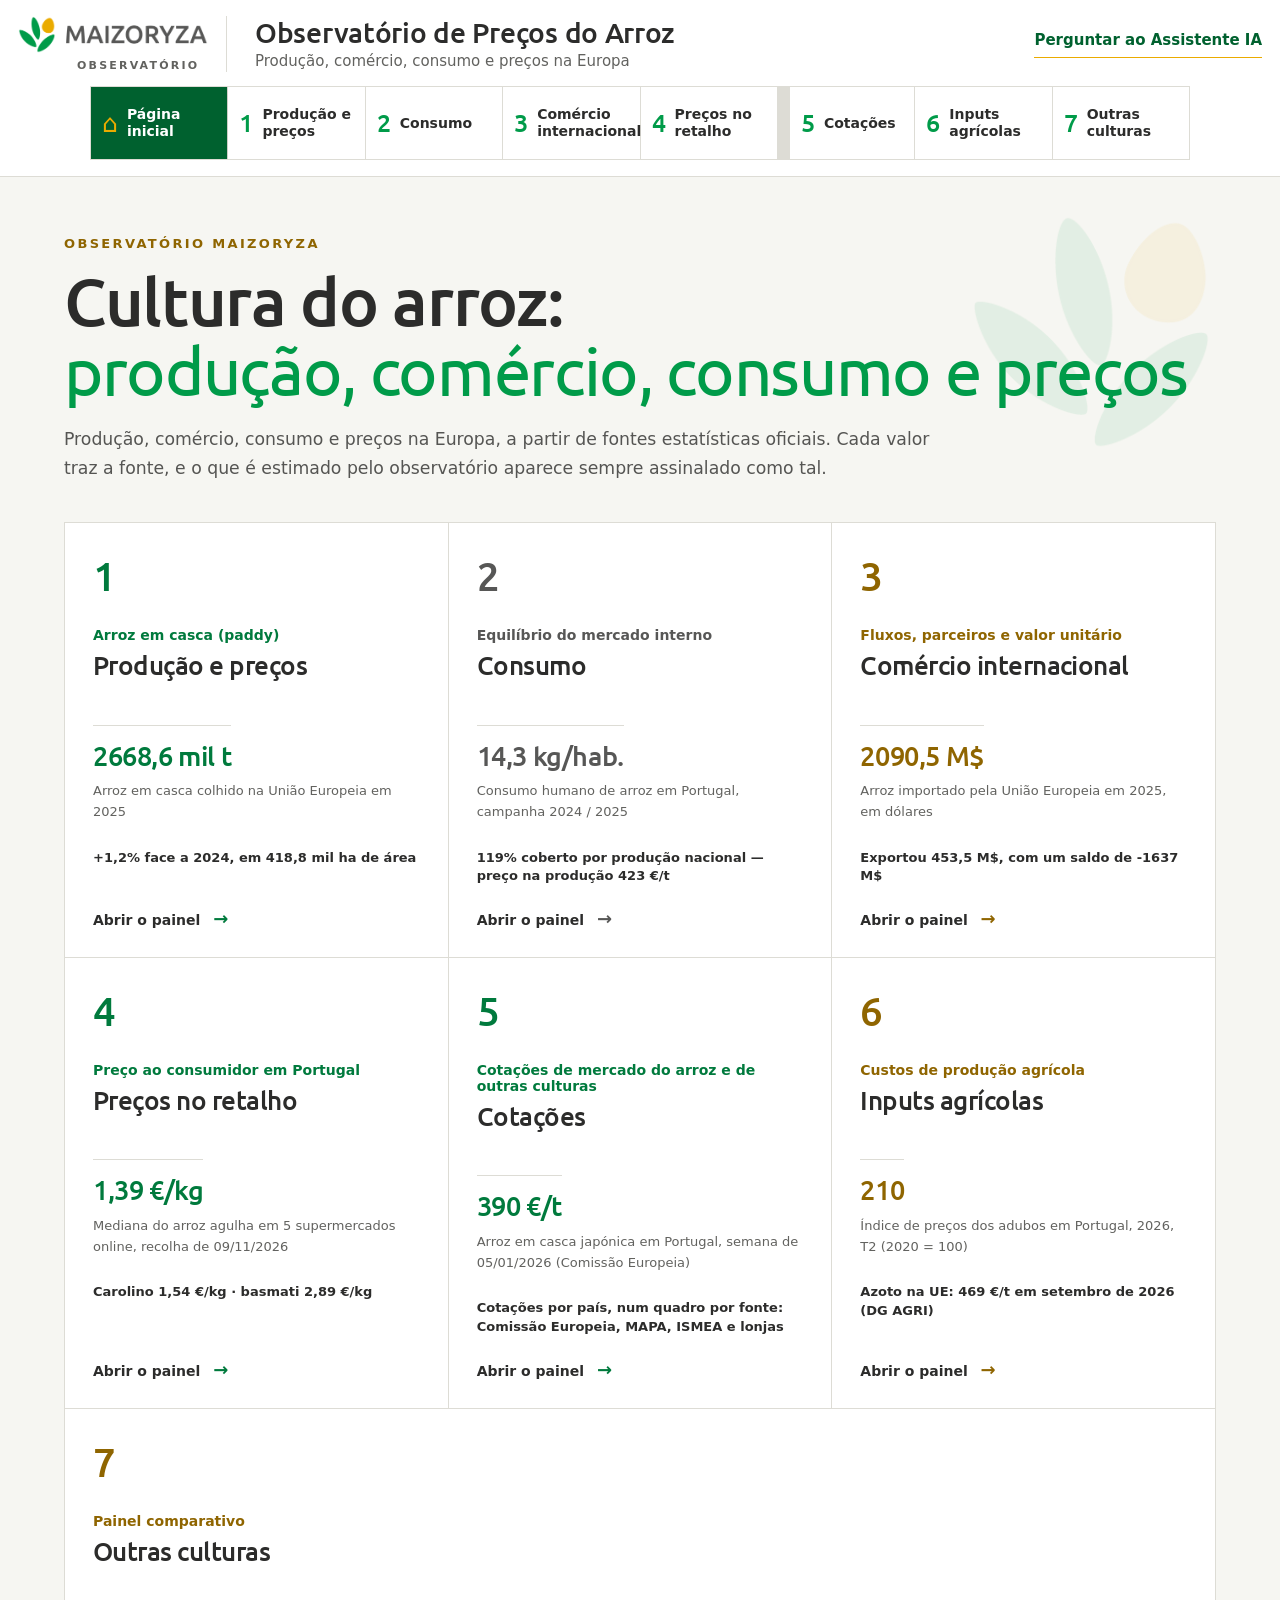
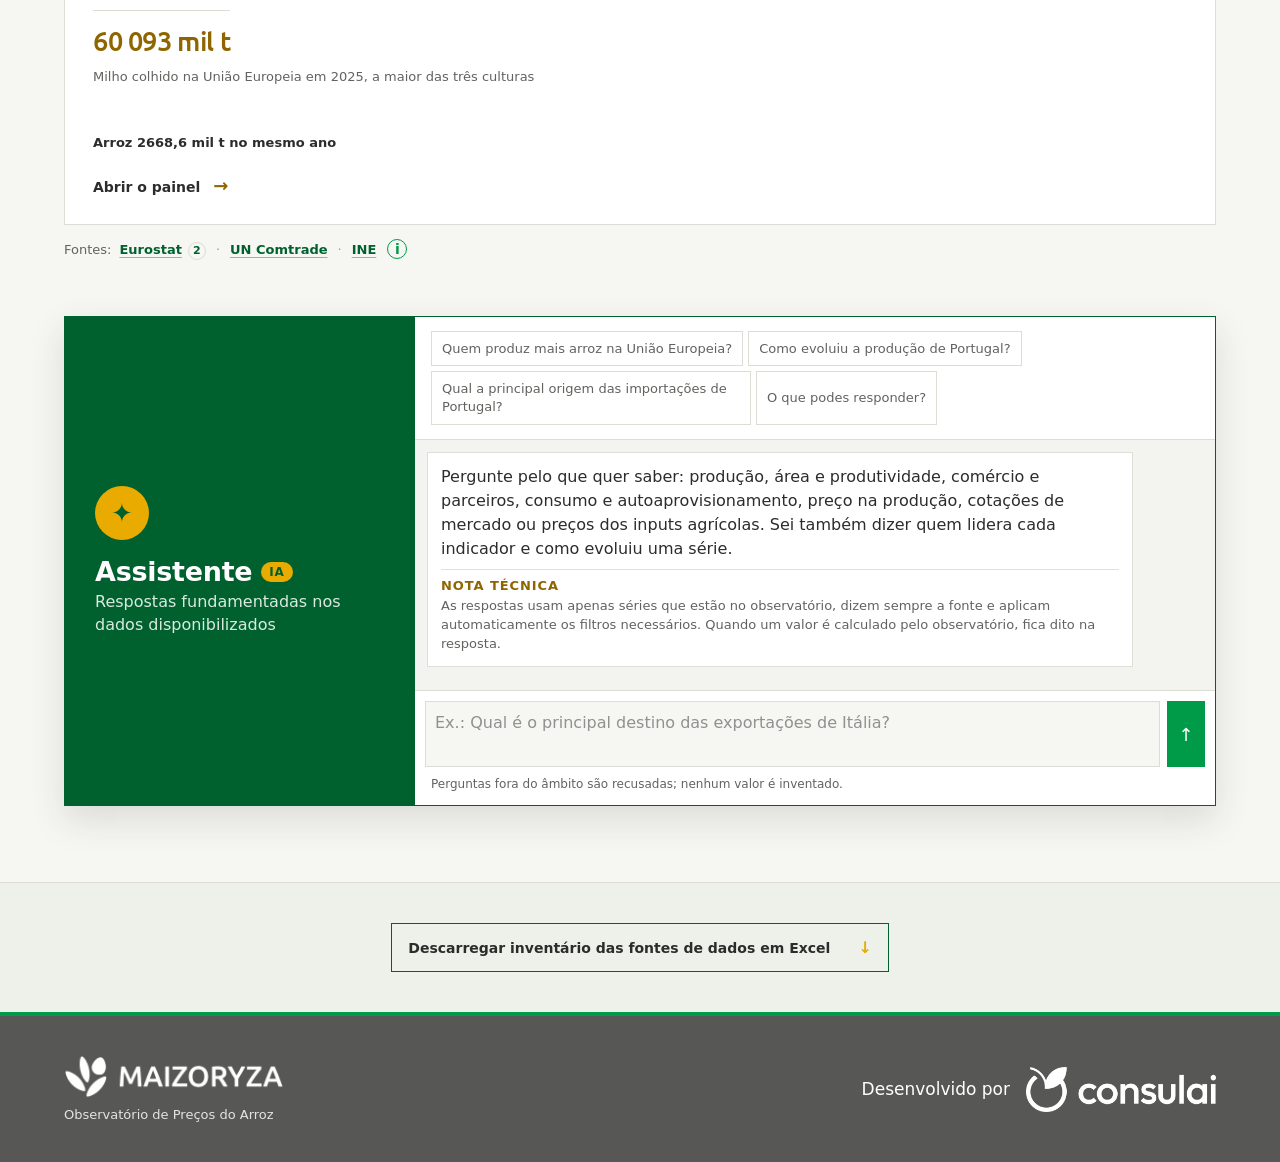
==== commit 8eebe369: "Refactor code structure for improved readability and maintainability" ====
--- a/observatorio-maizoryza/index.html
+++ b/observatorio-maizoryza/index.html
@@ -2,9 +2,9 @@
 <title>Observatório de Preços do Arroz</title>
 <link rel="icon" type="image/png" href="./favicon.png" />
 <meta name="description" content="Produção, comércio, consumo e cotações do arroz; painel comparativo de outras culturas." />
-<link rel="stylesheet" href="./assets/index-mz7b44f749.css" />
+<link rel="stylesheet" href="./assets/index-mz8e0e1851.css" />
 
 <div id="root"></div>
-<script type="module" src="./assets/index-mz50ee9d9a.js"></script>
+<script type="module" src="./assets/index-mz38a9df0b.js"></script>
 
 </body></html>
--- a/observatorio-maizoryza/assets/index-mz8e0e1851.css
+++ b/observatorio-maizoryza/assets/index-mz8e0e1851.css
@@ -0,0 +1,85 @@
+@font-face{font-family:Ubuntu;font-style:normal;font-display:swap;font-weight:400;src:url(./ubuntu-latin-400-normal-CQJ26Fy6.woff2)format("woff2"),url(./ubuntu-latin-400-normal-ChuJk2Dr.woff)format("woff")}@font-face{font-family:Ubuntu;font-style:normal;font-display:swap;font-weight:500;src:url(./ubuntu-latin-500-normal-CnjGCQfM.woff2)format("woff2"),url(./ubuntu-latin-500-normal-BMp9VhBY.woff)format("woff")}@font-face{font-family:Ubuntu;font-style:normal;font-display:swap;font-weight:700;src:url(./ubuntu-latin-700-normal-DlYwEzNn.woff2)format("woff2"),url(./ubuntu-latin-700-normal-DAmh8SsM.woff)format("woff")}@layer properties{@supports (((-webkit-hyphens:none)) and (not (margin-trim:inline))) or ((-moz-orient:inline) and (not (color:rgb(from red r g b)))){*,:before,:after,::backdrop{--tw-rotate-x:initial;--tw-rotate-y:initial;--tw-rotate-z:initial;--tw-skew-x:initial;--tw-skew-y:initial;--tw-blur:initial;--tw-brightness:initial;--tw-contrast:initial;--tw-grayscale:initial;--tw-hue-rotate:initial;--tw-invert:initial;--tw-opacity:initial;--tw-saturate:initial;--tw-sepia:initial;--tw-drop-shadow:initial;--tw-drop-shadow-color:initial;--tw-drop-shadow-alpha:100%;--tw-drop-shadow-size:initial}}}@layer theme{:root,:host{--font-sans:ui-sans-serif, system-ui, sans-serif, "Apple Color Emoji", "Segoe UI Emoji", "Segoe UI Symbol", "Noto Color Emoji";--font-mono:ui-monospace, SFMono-Regular, Menlo, Monaco, Consolas, "Liberation Mono", "Courier New", monospace;--spacing:.25rem;--default-font-family:var(--font-sans);--default-mono-font-family:var(--font-mono)}}@layer base{*,:after,:before,::backdrop{box-sizing:border-box;border:0 solid;margin:0;padding:0}::file-selector-button{box-sizing:border-box;border:0 solid;margin:0;padding:0}html,:host{-webkit-text-size-adjust:100%;tab-size:4;line-height:1.5;font-family:var(--default-font-family,ui-sans-serif, system-ui, sans-serif, "Apple Color Emoji", "Segoe UI Emoji", "Segoe UI Symbol", "Noto Color Emoji");font-feature-settings:var(--default-font-feature-settings,normal);font-variation-settings:var(--default-font-variation-settings,normal);-webkit-tap-highlight-color:transparent}hr{height:0;color:inherit;border-top-width:1px}abbr:where([title]){-webkit-text-decoration:underline dotted;text-decoration:underline dotted}h1,h2,h3,h4,h5,h6{font-size:inherit;font-weight:inherit}a{color:inherit;-webkit-text-decoration:inherit;-webkit-text-decoration:inherit;-webkit-text-decoration:inherit;-webkit-text-decoration:inherit;text-decoration:inherit}b,strong{font-weight:bolder}code,kbd,samp,pre{font-family:var(--default-mono-font-family,ui-monospace, SFMono-Regular, Menlo, Monaco, Consolas, "Liberation Mono", "Courier New", monospace);font-feature-settings:var(--default-mono-font-feature-settings,normal);font-variation-settings:var(--default-mono-font-variation-settings,normal);font-size:1em}small{font-size:80%}sub,sup{vertical-align:baseline;font-size:75%;line-height:0;position:relative}sub{bottom:-.25em}sup{top:-.5em}table{text-indent:0;border-color:inherit;border-collapse:collapse}:-moz-focusring{outline:auto}progress{vertical-align:baseline}summary{display:list-item}ol,ul,menu{list-style:none}img,svg,video,canvas,audio,iframe,embed,object{vertical-align:middle;display:block}img,video{max-width:100%;height:auto}button,input,select,optgroup,textarea{font:inherit;font-feature-settings:inherit;font-variation-settings:inherit;letter-spacing:inherit;color:inherit;opacity:1;background-color:#0000;border-radius:0}::file-selector-button{font:inherit;font-feature-settings:inherit;font-variation-settings:inherit;letter-spacing:inherit;color:inherit;opacity:1;background-color:#0000;border-radius:0}:where(select:is([multiple],[size])) optgroup{font-weight:bolder}:where(select:is([multiple],[size])) optgroup option{padding-inline-start:20px}::file-selector-button{margin-inline-end:4px}::placeholder{opacity:1}@supports (not ((-webkit-appearance:-apple-pay-button))) or (contain-intrinsic-size:1px){::placeholder{color:currentColor}@supports (color:color-mix(in lab, red, red)){::placeholder{color:color-mix(in oklab, currentcolor 50%, transparent)}}}textarea{resize:vertical}::-webkit-search-decoration{-webkit-appearance:none}::-webkit-date-and-time-value{min-height:1lh;text-align:inherit}::-webkit-datetime-edit{display:inline-flex}::-webkit-datetime-edit-fields-wrapper{padding:0}::-webkit-datetime-edit{padding-block:0}::-webkit-datetime-edit-year-field{padding-block:0}::-webkit-datetime-edit-month-field{padding-block:0}::-webkit-datetime-edit-day-field{padding-block:0}::-webkit-datetime-edit-hour-field{padding-block:0}::-webkit-datetime-edit-minute-field{padding-block:0}::-webkit-datetime-edit-second-field{padding-block:0}::-webkit-datetime-edit-millisecond-field{padding-block:0}::-webkit-datetime-edit-meridiem-field{padding-block:0}::-webkit-calendar-picker-indicator{line-height:1}:-moz-ui-invalid{box-shadow:none}button,input:where([type=button],[type=reset],[type=submit]){appearance:button}::file-selector-button{appearance:button}::-webkit-inner-spin-button{height:auto}::-webkit-outer-spin-button{height:auto}[hidden]:where(:not([hidden=until-found])){display:none!important}}@layer components;@layer utilities{.visible{visibility:visible}.absolute{position:absolute}.start{inset-inline-start:var(--spacing)}.end{inset-inline-end:var(--spacing)}.container{width:100%}@media (width>=40rem){.container{max-width:40rem}}@media (width>=48rem){.container{max-width:48rem}}@media (width>=64rem){.container{max-width:64rem}}@media (width>=80rem){.container{max-width:80rem}}@media (width>=96rem){.container{max-width:96rem}}.block{display:block}.flex{display:flex}.grid{display:grid}.hidden{display:none}.table{display:table}.transform{transform:var(--tw-rotate-x,) var(--tw-rotate-y,) var(--tw-rotate-z,) var(--tw-skew-x,) var(--tw-skew-y,)}.resize{resize:both}.blur{--tw-blur:blur(8px);filter:var(--tw-blur,) var(--tw-brightness,) var(--tw-contrast,) var(--tw-grayscale,) var(--tw-hue-rotate,) var(--tw-invert,) var(--tw-saturate,) var(--tw-sepia,) var(--tw-drop-shadow,)}}:root{--brand-green:#009b49;--brand-yellow:#eaab00;--brand-grey:#575756;--brand-deep:#00612f;--ink:#2c2c2b;--deep:#3a3a39;--paper:#f6f6f2;--card:#fff;--line:#dddcd5;--muted:#62625f;--gold:#8f6500;--orange:#d99a00;--green:#007a3d;--purple:#9a3f86;--red:#b8442a;--blue:#009b49;--deep-blue:#00612f;--pink:#ff8baa;--display:"Ubuntu", "Segoe UI", ui-sans-serif, system-ui, sans-serif;--shadow:0 20px 60px #28282617}*{box-sizing:border-box}html{scroll-behavior:smooth}body{background:var(--paper);color:var(--ink);margin:0;font-family:Inter,ui-sans-serif,system-ui,-apple-system,Segoe UI,sans-serif}button,select,textarea{font:inherit}button,a{color:inherit}.loading{min-height:100vh;color:var(--muted);place-content:center;justify-items:center;gap:16px;display:grid}.loading strong{color:var(--ink);font:500 34px var(--display)}.loader{border:3px solid #dcdcd5;border-top-color:var(--green);border-radius:50%;width:48px;height:48px;animation:1s linear infinite spin}@keyframes spin{to{transform:rotate(360deg)}}.site-header{z-index:100;-webkit-backdrop-filter:blur(16px);backdrop-filter:blur(16px);background:#fffffff2;border-bottom:1px solid #28282629;grid-template-columns:1fr auto 1fr;align-items:center;min-height:68px;padding:0 4vw;display:grid;position:sticky;top:0}.brand{cursor:pointer;background:0 0;border:0;justify-self:start;align-items:center;gap:12px;padding:0;display:inline-flex}.brand>span,.brand-seal{background:var(--ink);color:#fff;width:36px;height:36px;font:700 13px var(--display);border-radius:53% 47% 45% 55%;place-items:center;display:grid;transform:rotate(-4deg)}.brand b{letter-spacing:-.02em;font-size:16px}.site-header nav{border:1px solid var(--line);background:#ecece6;border-radius:999px;gap:7px;padding:5px;display:flex}.site-header nav button{cursor:pointer;background:0 0;border:0;border-radius:999px;min-width:46px;height:31px;font-size:13px;font-weight:800}.site-header nav button.active{background:var(--ink);color:#fff;box-shadow:0 3px 10px #2828262e}.assistant-jump{border-bottom:1px solid var(--gold);justify-self:end;padding-bottom:4px;font-size:13px;font-weight:800;text-decoration:none}.intro-hero{grid-template-columns:1.35fr .65fr;align-items:center;gap:8vw;max-width:1500px;min-height:520px;margin:0 auto;padding:90px 5vw 72px;display:grid;overflow:hidden}.eyebrow{color:var(--gold);letter-spacing:.18em;text-transform:uppercase;font-size:12px;font-weight:850}.intro-copy h1,.panel-heading h1,.panel-card h2,.visual-head h2,.section-title h2,.country-triptych h2{font-family:var(--display);font-weight:500}.intro-copy h1{letter-spacing:-.055em;margin:15px 0 25px;font-size:clamp(52px,7vw,105px);line-height:.91}.intro-copy h1 em{color:var(--gold);font-weight:400}.intro-copy>p{color:#555553;max-width:730px;margin:0;font-size:clamp(16px,1.5vw,20px);line-height:1.65}.fresh-strip{color:var(--muted);text-transform:uppercase;letter-spacing:.09em;align-items:center;gap:18px;margin-top:36px;font-size:13px;display:flex}.fresh-strip span{align-items:baseline;gap:6px;display:inline-flex}.fresh-strip b{color:var(--ink);font:500 25px var(--display);letter-spacing:0}.fresh-strip i{background:var(--gold);border-radius:50%;width:4px;height:4px}.rice-orbit{aspect-ratio:1;border:1px solid #28282640;border-radius:50%;place-items:center;width:min(31vw,370px);display:grid;position:relative}.rice-orbit:before,.rice-orbit:after{content:"";border:1px dashed #ba873073;border-radius:50%;position:absolute;inset:13%;transform:rotate(18deg)scaleY(.62)}.rice-orbit:after{transform:rotate(-48deg)scaleY(.62)}.rice-orbit b{z-index:2;background:var(--ink);color:#fff;text-align:center;width:118px;height:118px;font:500 20px/1.25 var(--display);border-radius:50%;place-items:center;display:grid;position:relative;box-shadow:0 0 0 13px #28282614}.rice-orbit span{z-index:3;border:1px solid var(--line);background:var(--card);color:var(--muted);letter-spacing:.1em;text-transform:uppercase;padding:7px 10px;font-size:11px;font-weight:800;position:absolute}.rice-orbit span:first-child{top:9%;left:8%}.rice-orbit span:nth-child(2){top:38%;right:-5%}.rice-orbit span:nth-child(3){bottom:7%;left:16%}.panel-launcher{grid-template-columns:repeat(5,1fr);max-width:1680px;margin:0 auto;padding:0 5vw 90px;display:grid}.panel-card{--panel-color:var(--green);border:1px solid var(--line);background:var(--card);text-align:left;cursor:pointer;border-left:0;flex-direction:column;align-items:flex-start;min-height:330px;padding:28px;transition:transform .2s,box-shadow .2s,background .2s;display:flex}.panel-card:first-child{border-left:1px solid var(--line)}.panel-card:hover{z-index:2;box-shadow:var(--shadow);background:#fff;transform:translateY(-8px)}.panel-card>span{color:var(--panel-color);font:500 40px var(--display)}.panel-card>small{color:var(--panel-color);letter-spacing:.15em;text-transform:uppercase;margin-top:36px;font-size:11px;font-weight:850}.panel-card h2{letter-spacing:-.035em;margin:8px 0 13px;font-size:28px;line-height:1.08}.panel-card p{color:var(--muted);margin:0;font-size:14px;line-height:1.6}.panel-card>b{margin-top:auto;padding-top:20px;font-size:13px}.panel-card>b i{color:var(--panel-color);margin-left:8px;font-size:18px;font-style:normal}.home-lower{border-top:1px solid var(--line);background:#eef1ea;grid-template-columns:minmax(0,1.55fr) minmax(340px,.45fr);gap:40px;padding:85px 5vw;display:grid}.source-overview{justify-self:end;width:100%;max-width:1030px}.section-title h2{letter-spacing:-.04em;margin:8px 0 10px;font-size:44px}.section-title p{color:var(--muted);margin:0 0 28px}.source-list{background:var(--line);border:1px solid var(--line);grid-template-columns:repeat(2,1fr);gap:1px;display:grid}.source-list a{background:var(--card);grid-template-columns:1fr auto;gap:7px 16px;min-height:110px;padding:18px;text-decoration:none;transition:background .2s;display:grid}.source-list a:hover{background:#fff}.source-list b{font-family:var(--display);font-size:19px}.source-list span{color:var(--muted);grid-column:1/-1;font-size:13px;line-height:1.5}.source-list small{border-radius:99px;grid-area:1/2;align-self:start;padding:5px 7px;font-size:10px;font-weight:850}.status-live{color:#00612f;background:#dff0e5}.status-reference{color:#2f5f40;background:#eaf5ee}.excel-download{border:1px solid var(--ink);width:100%;color:inherit;font:inherit;text-align:left;cursor:pointer;background:0 0;justify-content:space-between;align-items:center;gap:14px;margin-top:16px;padding:14px 16px;font-size:12px;font-weight:850;text-decoration:none;display:flex}.excel-download:hover{background:var(--ink);color:#fff}.excel-download span{color:var(--gold);font-size:16px}.dashboard-shell{grid-template-columns:minmax(0,1fr) 350px;align-items:start;gap:26px;max-width:1580px;margin:0 auto;padding:58px 4vw 90px;display:grid}.dashboard-main{gap:24px;min-width:0;display:grid}.dashboard-shell aside{scrollbar-width:thin;gap:18px;max-height:calc(100vh - 105px);display:grid;position:sticky;top:88px;overflow:auto}.panel-heading{border-bottom:1px solid var(--line);grid-template-columns:auto 1fr auto;align-items:end;gap:22px;min-height:150px;padding:5px 8px 24px;display:grid}.panel-index{font:500 clamp(54px, 6vw, 86px)/.8 var(--display);letter-spacing:-.05em}.panel-heading h1{letter-spacing:-.045em;margin:7px 0 0;font-size:clamp(39px,4.2vw,67px);line-height:.96}.data-stamp{border:1px solid var(--line);background:var(--card);color:var(--muted);text-transform:uppercase;letter-spacing:.08em;align-self:center;padding:12px 14px;font-size:11px}.data-stamp b{color:var(--ink);font:500 25px var(--display);letter-spacing:0;margin-top:3px;display:block}.data-stamp.experimental{color:#2f5f40;background:#eaf5ee}.data-stamp.experimental b{font-size:17px}.kpi-grid{background:var(--line);border:1px solid var(--line);grid-template-columns:repeat(4,1fr);gap:1px;display:grid}.kpi-grid.kpi-five{grid-template-columns:repeat(5,1fr)}.kpi{background:var(--card);flex-direction:column;justify-content:space-between;min-height:145px;padding:21px;display:flex}.kpi>span{color:var(--muted);letter-spacing:.12em;text-transform:uppercase;font-size:11px;font-weight:850}.kpi strong{font:500 clamp(25px, 2.4vw, 39px)/1 var(--display);letter-spacing:-.035em;white-space:nowrap;margin:13px 0 7px}.kpi small{color:var(--muted);font-size:12px}.kpi-dark{background:var(--ink);color:#fff}.kpi-warm{background:#eaf5ee}.visual-card{border:1px solid var(--line);background:var(--card);padding:clamp(23px,3vw,38px);scroll-margin-top:90px;box-shadow:0 12px 35px #28282608}.visual-head{justify-content:space-between;align-items:flex-start;gap:24px;margin-bottom:25px;display:flex}.visual-head>div:first-child>span{color:var(--gold);letter-spacing:.16em;text-transform:uppercase;font-size:11px;font-weight:850}.visual-head h2{letter-spacing:-.035em;margin:6px 0 7px;font-size:clamp(27px,3vw,43px)}.visual-head p{color:var(--muted);margin:0;font-size:13px;line-height:1.5}.chart-legend{border-top:1px solid var(--line);max-width:900px;color:var(--muted);text-align:center;flex-wrap:wrap;justify-content:center;align-items:center;gap:10px 22px;margin:18px auto 0;padding:13px 18px 0;font-size:14px;line-height:1.4;display:flex}.chart-legend>span{align-items:center;gap:8px;display:inline-flex}.chart-legend i{border-radius:3px;flex:none;width:20px;height:4px;font-style:normal}.chart-legend-note{color:var(--muted);opacity:.85;flex-basis:100%;margin-top:2px;font-size:13px}.chart-legend i.legend-symbol{width:auto;height:auto;font-size:16px}.chart-legend i.legend-axis-x{height:4px}.chart-legend i.legend-axis-y{background:var(--brand-deep);width:4px;height:16px}.chart-legend i.legend-axis-x{background:var(--brand-deep)}.chart-legend i.legend-bubble{background:var(--brand-deep);opacity:.45;border-radius:50%;width:15px;height:15px}.chart-legend i.trade-import,.chart-legend i.trade-export,.chart-legend i.legend-import,.chart-legend i.legend-export{border-radius:2px;height:9px}.two-columns{grid-template-columns:1fr 1fr;align-items:start;gap:24px;display:grid}.consumption-grid{grid-template-columns:minmax(0,1.6fr) minmax(280px,.4fr);gap:24px;display:grid}.line-chart,.bubble-chart{min-width:0;position:relative}.line-chart svg,.bubble-chart svg{width:100%;height:auto;display:block;overflow:visible}.grid{stroke:#e6e6e0;stroke-width:1px}.axis{fill:#71716e;font-family:Inter,sans-serif;font-size:12px}.axis-title{fill:#62625f;font-size:13px;font-weight:700}.plot-point{stroke:#fff;stroke-width:2px;cursor:crosshair;transition:r .15s}.plot-point:hover{r:8}.chart-tip{z-index:4;background:var(--deep);color:#fff;pointer-events:none;min-width:135px;padding:10px 12px;position:absolute;transform:translate(-50%,calc(-100% - 12px));box-shadow:0 10px 25px #0000002e}.chart-tip:after{content:"";border:6px solid #0000;border-top-color:var(--deep);position:absolute;top:100%;left:50%;transform:translate(-50%)}.chart-tip b,.chart-tip span,.chart-tip strong,.chart-tip small{display:block}.chart-tip b{font-size:12px}.chart-tip span{color:#c9c9c4;font-size:11px}.chart-tip strong{color:#f3c94d;margin-top:3px;font-size:14px}.chart-tip small{max-width:160px;margin-top:4px;font-size:10px;line-height:1.35}.hover-point{cursor:crosshair;pointer-events:all}.empty-state{min-height:250px;color:var(--muted);place-items:center;font-size:14px;display:grid}.bar-list{display:grid}.bar-row{text-align:left;cursor:default;background:0 0;border:0;border-bottom:1px solid #e7e7e1;grid-template-columns:31px minmax(95px,145px) 1fr minmax(75px,auto);align-items:center;gap:11px;min-height:47px;padding:6px 4px;display:grid}.bar-row:not(:disabled){cursor:pointer}.bar-row:not(:disabled):hover{background:#f3f6f1}.bar-rank{color:var(--gold);font:500 14px var(--display)}.bar-label{font-size:13px;font-weight:750}.bar-label small{color:var(--muted);margin-top:2px;font-size:10px;font-weight:500;display:block}.bar-track{background:#ebebe6;height:8px;overflow:hidden}.bar-track i{height:100%;display:block}.bar-row strong{text-align:right;white-space:nowrap;font-size:12px}.bubble{cursor:pointer}.bubble circle{opacity:.84;stroke:#fff;stroke-width:2px;transition:opacity .2s,filter .2s}.bubble:hover circle{opacity:1;filter:drop-shadow(0 4px 6px #0003)}.bubble text{fill:#fff;pointer-events:none;font-size:10px;font-weight:900}.inline-tip{border-left:3px solid var(--gold);background:#eef6f0;align-items:center;gap:10px;min-height:43px;padding:9px 12px;font-size:12px;display:flex}.inline-tip span{color:var(--muted)}.inline-tip strong{margin-left:auto}.volatility-chip,.metric-pill{border:1px solid var(--line);background:var(--paper);color:var(--muted);text-transform:uppercase;letter-spacing:.08em;white-space:nowrap;padding:10px 12px;font-size:11px}.volatility-chip b{color:var(--ink);font:500 24px var(--display);letter-spacing:0;margin-top:4px;display:block}.method-banner{border-left:4px solid var(--gold);background:#eaf5ee;grid-template-columns:auto 1fr auto;align-items:center;gap:18px;padding:18px 22px;display:grid}.method-banner b{font-family:var(--display);font-size:18px}.method-banner p{margin:0;font-size:13px;line-height:1.45}.method-banner span{max-width:220px;color:var(--muted);font-size:11px}.gauge-card{min-height:100%}.gauge-wrap{max-width:290px;margin:32px auto 10px}.gauge{aspect-ratio:1;border-radius:50%;width:100%;position:relative;transform:rotate(-135deg)}.gauge:after{content:"";background:var(--card);border-radius:50%;position:absolute;inset:21%}.gauge>div{z-index:2;text-align:center;place-content:center;justify-items:center;display:grid;position:absolute;inset:21%;transform:rotate(135deg)}.gauge strong{font:500 42px var(--display);letter-spacing:-.04em}.gauge span{color:var(--muted);text-transform:uppercase;letter-spacing:.09em;font-size:11px}.gauge-scale{color:var(--muted);justify-content:space-between;margin-top:-38px;font-size:10px;display:flex}.gauge-scale b{color:var(--gold)}.gauge-note{border-top:1px solid var(--line);color:var(--muted);margin:28px 0 0;padding-top:14px;font-size:12px;line-height:1.5}.country-triptych{background:var(--line);border:1px solid var(--line);grid-template-columns:repeat(3,1fr);gap:1px;display:grid}.country-triptych article{--country-color:var(--green);background:var(--card);padding:27px;position:relative;overflow:hidden}.country-triptych article:before{content:"";background:var(--country-color);width:5px;position:absolute;inset:0 auto 0 0}.country-triptych article>span{color:var(--country-color);letter-spacing:.16em;font-size:12px;font-weight:900}.country-triptych h2{margin:8px 0 24px;font-size:32px}.country-triptych article>strong{color:var(--country-color);font:500 43px var(--display);margin-bottom:24px;display:block}.country-triptych article>strong small{color:var(--muted);font:500 15px Inter,sans-serif}.country-triptych dl{gap:8px;margin:0;display:grid}.country-triptych dl div{border-top:1px solid var(--line);justify-content:space-between;gap:12px;padding-top:8px;display:flex}.country-triptych dt{color:var(--muted);font-size:11px}.country-triptych dd{margin:0;font-size:12px;font-weight:800}.profile-matrix{border-top:1px solid var(--line)}.profile-head,.profile-row{border-bottom:1px solid var(--line);grid-template-columns:155px repeat(3,1fr);align-items:center;gap:18px;padding:14px 0;display:grid}.profile-head{color:var(--muted);text-transform:uppercase;letter-spacing:.08em;font-size:11px}.profile-head b{text-align:center}.profile-row>strong{font:500 17px var(--display)}.profile-cell{grid-template-columns:1fr minmax(88px,auto);align-items:center;gap:8px;display:grid}.profile-cell>span{background:#ebebe6;height:10px;overflow:hidden}.profile-cell i{height:100%;display:block}.profile-cell b{text-align:right;font-size:11px}.filter-panel,.chat-panel{border:1px solid var(--line);background:var(--card);box-shadow:0 10px 28px #2828260d}.filter-panel{padding:20px}.aside-title{border-bottom:1px solid var(--line);justify-content:space-between;gap:15px;margin-bottom:15px;padding-bottom:13px;display:flex}.aside-title span{font:500 23px var(--display)}.aside-title small{max-width:125px;color:var(--muted);text-align:right;font-size:10px}.filter-panel>label{color:var(--muted);letter-spacing:.08em;text-transform:uppercase;gap:6px;margin-top:12px;font-size:11px;font-weight:800;display:grid}.filter-panel select{border:1px solid var(--line);background:var(--paper);width:100%;min-height:40px;color:var(--ink);border-radius:0;padding:0 10px;font-size:13px}.filter-panel fieldset{border:1px solid var(--line);margin:17px 0 0;padding:12px}.filter-panel legend{text-transform:uppercase;letter-spacing:.08em;padding:0 5px;font-size:11px;font-weight:800}.filter-panel legend small{color:var(--muted)}.checks{gap:6px;max-height:150px;display:grid;overflow:auto}.checks label{align-items:center;gap:7px;font-size:12px;display:flex}.filter-note{border-left:2px solid var(--gold);color:var(--muted);background:#f1f5ef;margin:14px 0 0;padding:10px;font-size:10px;line-height:1.45}.chat-panel{flex-direction:column;min-height:380px;display:flex}.chat-home{place-self:start;max-width:400px;min-height:570px}.chat-head{border-bottom:1px solid var(--line);align-items:center;gap:10px;padding:15px 17px;display:flex}.chat-head>span{background:var(--ink);color:#eaab00;border-radius:50%;place-items:center;width:31px;height:31px;display:grid}.chat-head b,.chat-head small{display:block}.chat-head small{color:var(--muted);margin-top:2px;font-size:9px}.chat-suggestions{border-bottom:1px solid var(--line);gap:5px;padding:9px 12px;display:flex;overflow-x:auto}.chat-suggestions button{border:1px solid var(--line);max-width:180px;color:var(--muted);text-align:left;cursor:pointer;background:0 0;flex:none;padding:6px 8px;font-size:9px}.chat-suggestions button:hover{border-color:var(--gold);color:var(--ink)}.messages{background:#f3f3ef;align-content:start;gap:9px;min-height:170px;max-height:255px;padding:12px;display:grid;overflow:auto}.chat-home .messages{max-height:360px}.message{background:var(--card);border:1px solid #dfdfd8;max-width:91%;padding:10px 11px;font-size:11px;line-height:1.45}.message.user{background:var(--ink);color:#fff;border-color:var(--ink);justify-self:end}.message p{margin:0}.message>small{color:var(--muted);border-top:1px solid #68756f38;margin-top:8px;padding-top:7px;font-size:9px;line-height:1.45;display:block}.message>small b{color:var(--gold);text-transform:uppercase;letter-spacing:.07em;margin-bottom:2px;display:block}.message>span{color:#2f5f40;margin-top:7px;font-size:9px;font-weight:750;display:block}.chart-link{border:0;border-top:1px solid var(--line);width:100%;color:var(--ink);text-align:left;cursor:pointer;background:0 0;justify-content:space-between;margin-top:8px;padding:8px 0 0;font-size:10px;font-weight:850;display:flex}.chart-link i{color:var(--gold);font-style:normal}.chat-panel form{border-top:1px solid var(--line);background:var(--card);grid-template-columns:1fr 38px;gap:7px;padding:10px;display:grid}.chat-panel textarea{resize:none;border:1px solid var(--line);background:var(--paper);min-height:53px;color:var(--ink);border-radius:0;padding:9px;font-size:11px;line-height:1.35}.chat-panel form button{background:var(--gold);color:#fff;cursor:pointer;border:0;font-size:18px}.chat-foot{color:var(--muted);text-align:center;margin:0;padding:0 11px 10px;font-size:9px}.panel-footer{border-top:1px solid var(--line);background:#efefea;grid-template-columns:repeat(4,1fr);display:grid}.panel-footer button{border:0;border-right:1px solid var(--line);text-align:left;cursor:pointer;background:0 0;align-items:center;gap:14px;min-height:100px;padding:20px 3vw;display:flex}.panel-footer button:hover{background:var(--card)}.panel-footer span{color:var(--gold);font:500 25px var(--display)}.panel-footer b{font-size:13px}footer{background:var(--deep);color:#fff;grid-template-columns:1fr auto 1fr;align-items:center;gap:20px;min-height:145px;padding:35px 4vw;display:grid}footer>div{align-items:center;gap:12px;display:flex}footer>p{color:#c7c7c2;text-align:center;font-size:11px}footer>button{color:#eaab00;cursor:pointer;background:0 0;border:0;justify-self:end;font-size:12px}@media (width<=1180px){.dashboard-shell{grid-template-columns:minmax(0,1fr) 315px;padding-left:2.5vw;padding-right:2.5vw}.kpi-grid.kpi-five{grid-template-columns:repeat(3,1fr)}.kpi-grid.kpi-five .kpi:nth-child(n+4){min-height:115px}.two-columns{grid-template-columns:1fr}.panel-launcher{background:var(--line);grid-template-columns:repeat(2,1fr);gap:1px}.panel-card{border:0}}@media (width<=820px){.site-header{grid-template-columns:1fr auto;padding:0 16px}.site-header nav{display:none}.assistant-jump{font-size:11px}.intro-hero{grid-template-columns:1fr;min-height:auto;padding:68px 22px 45px}.rice-orbit{justify-self:center;width:280px}.panel-launcher{background:0 0;grid-template-columns:1fr;gap:10px;padding:0 22px 60px}.panel-card{border:1px solid var(--line);min-height:260px}.home-lower{grid-template-columns:1fr;padding:60px 22px}.source-list{grid-template-columns:1fr}.chat-home{width:100%;max-width:none}.dashboard-shell{grid-template-columns:1fr;padding:35px 16px 65px}.dashboard-shell aside{max-height:none;position:static;overflow:visible}.panel-heading{grid-template-columns:auto 1fr;min-height:120px}.data-stamp{grid-column:1/-1;justify-self:start}.kpi-grid,.kpi-grid.kpi-five{grid-template-columns:repeat(2,1fr)}.consumption-grid,.country-triptych,.method-banner{grid-template-columns:1fr}.profile-head,.profile-row{grid-template-columns:100px repeat(3,minmax(120px,1fr));min-width:600px}.profile-matrix{overflow-x:auto}.panel-footer{grid-template-columns:repeat(2,1fr)}footer{text-align:center;grid-template-columns:1fr}footer>div,footer>button{justify-self:center}footer>p{margin:0}}@media (width<=520px){.brand b{display:none}.intro-copy h1{font-size:49px}.fresh-strip{flex-direction:column;align-items:flex-start;gap:8px}.fresh-strip i{display:none}.rice-orbit{width:240px}.kpi-grid,.kpi-grid.kpi-five{grid-template-columns:1fr}.visual-head{flex-direction:column}.bar-row{grid-template-columns:25px 100px 1fr}.bar-row strong{text-align:left;grid-column:2/-1}.panel-footer{grid-template-columns:1fr}}.site-header{grid-template-columns:190px minmax(0,1fr) 160px;gap:18px;min-height:82px;padding:8px 3vw}.consulai-link{justify-self:start;align-items:center;min-height:44px;text-decoration:none;display:inline-flex}.consulai-link img{object-fit:contain;width:70px;height:58px;display:block}.site-header .top-panel-nav{border:1px solid var(--line);background:var(--line);border-radius:0;grid-template-columns:repeat(6,minmax(100px,1fr));gap:1px;min-width:0;padding:0;display:grid;overflow-x:auto}.site-header .top-panel-nav button{background:var(--card);text-align:left;border-radius:0;align-items:center;gap:8px;min-width:100px;height:48px;padding:7px 9px;display:flex}.site-header .top-panel-nav button span{color:var(--gold);font:500 17px var(--display)}.site-header .top-panel-nav button.active{background:var(--ink)}.assistant-jump{text-align:right;font-size:14px}.panel-footer{grid-template-columns:repeat(5,1fr)}.panel-footer button.active{background:var(--ink);color:#fff}.panel-footer button.active span{color:#eaab00}.exchange-note{border-left:4px solid var(--green);background:#fffdf8c2;gap:3px;width:max-content;max-width:100%;margin-top:23px;padding:13px 16px;text-decoration:none;display:grid;box-shadow:0 8px 24px #2828260d}.exchange-note span{color:var(--muted);letter-spacing:.08em;text-transform:uppercase;font-size:12px;font-weight:850}.exchange-note b{font:500 19px var(--display)}.exchange-note small{color:var(--muted);font-size:13px}.dashboard-shell{grid-template-columns:minmax(0,1fr) 385px;gap:30px;max-width:1680px}.panel-card p{font-size:16px;line-height:1.65}.visual-head p{font-size:15px;line-height:1.55}.chart-legend,.axis{font-size:15px}.bar-row strong,.chart-tip b{font-size:14px}.chart-tip span{font-size:13px}.chart-tip strong{font-size:16px}.chart-tip small{font-size:12px}.inline-tip{font-size:14px}.method-banner span,.filter-panel>label{font-size:13px}.checks{gap:8px;max-height:190px}.chat-head{padding:17px 18px}.chat-suggestions button{max-width:230px;padding:8px 10px;font-size:12px;line-height:1.35}.messages{gap:11px;min-height:210px;max-height:330px}.message{padding:12px 13px;font-size:15px;line-height:1.5}.chat-panel textarea{min-height:66px;font-size:15px;line-height:1.45}.chat-home{max-width:440px}.chart-source{border-top:1px solid var(--line);color:var(--muted);margin-top:22px;padding-top:10px;font-size:13px;line-height:1.4}.chart-source a{color:var(--ink);-webkit-text-decoration-color:var(--gold);-webkit-text-decoration-color:var(--gold);-webkit-text-decoration-color:var(--gold);text-decoration-color:var(--gold);text-underline-offset:3px}.grain-list{display:grid}.grain-row{text-align:left;background:0 0;border:0;border-bottom:1px solid #e7e7e1;grid-template-columns:34px minmax(130px,190px) minmax(220px,1fr) minmax(95px,auto);align-items:center;gap:13px;min-height:58px;padding:8px 4px;display:grid}.grain-row:not(:disabled){cursor:pointer}.grain-row:not(:disabled):hover{background:#f3f6f1}.grain-track{flex-wrap:wrap;align-content:center;gap:4px 3px;min-height:30px;display:flex}.grain-track i{background:linear-gradient(135deg,#fff9db,#dfca8d);border:1px solid #b89c5a;border-radius:80% 20%;width:14px;height:7px;display:block;transform:rotate(-17deg);box-shadow:inset -2px -1px 2px #664c1826}.grain-row strong{text-align:right;white-space:nowrap;font-size:15px}.trade-area-chart svg,.dumbbell-chart svg{width:100%;height:auto;display:block;overflow:visible}.balance-label{paint-order:stroke;stroke:var(--card);stroke-width:4px;font-size:14px;font-weight:850}.symbol-legend{color:var(--muted);justify-content:flex-end;gap:18px;margin:0 0 6px;font-size:14px;font-weight:750;display:flex}.symbol-legend span{align-items:center;gap:6px;display:inline-flex}.symbol-legend i{font-style:normal}.dumbbell-line{stroke:#c4c4bf;stroke-width:5px;stroke-linecap:round}.dumbbell-symbol{pointer-events:none;font-size:15px}.dumbbell-value{fill:var(--ink);paint-order:stroke;stroke:var(--card);stroke-width:4px;font-size:14px;font-weight:800}.year-axis{font-size:17px;font-weight:800}.nested-bars{gap:15px;padding:8px 0;display:grid}.nested-row{grid-template-columns:62px 1fr 180px;align-items:center;gap:16px;display:grid}.nested-row>strong{font:500 17px var(--display)}.nested-track{background:#ebebe6;height:34px;position:relative}.nested-track i{display:block;position:absolute;left:0}.nested-import{background:var(--orange);height:34px;top:0}@supports (color:color-mix(in lab, red, red)){.nested-import{background:color-mix(in srgb, var(--orange) 45%, white)}}.nested-export{background:#007a3d;height:16px;top:9px}.nested-row>span{grid-template-columns:1fr 1fr;gap:9px;font-size:13px;display:grid}.nested-row>span b:first-child{color:#8f6500}.nested-row>span b:last-child{color:#00612f}.legend-import,.legend-export{width:18px;height:9px;display:inline-block}.legend-import{background:var(--orange)}@supports (color:color-mix(in lab, red, red)){.legend-import{background:color-mix(in srgb, var(--orange) 45%, white)}}.legend-export{background:#007a3d}.bubble circle{opacity:1;stroke:#fff;stroke-width:4px;filter:drop-shadow(0 5px 7px #2828262e)}.bubble text.bubble-code{fill:var(--ink);paint-order:stroke;stroke:var(--card);stroke-width:4px;font-size:14px;font-weight:900}@media (width<=1280px){.site-header{grid-template-columns:150px minmax(0,1fr) 125px;padding-left:18px;padding-right:18px}.consulai-link img{width:66px;height:55px}.site-header .top-panel-nav{grid-template-columns:repeat(6,minmax(82px,1fr))}.site-header .top-panel-nav button{min-width:82px}.site-header .top-panel-nav button b{font-size:11px}.dashboard-shell{grid-template-columns:minmax(0,1fr) 340px}}@media (width<=900px){.site-header{grid-template-columns:1fr auto;position:relative}.site-header .top-panel-nav{grid-area:2/1/auto/-1;width:100%;display:grid}.assistant-jump{font-size:13px}.dashboard-shell{grid-template-columns:1fr}.dashboard-shell aside{max-height:none;position:static;overflow:visible}.grain-row{grid-template-columns:30px minmax(110px,160px) 1fr}.grain-row strong{text-align:left;grid-column:2/-1}.nested-row{grid-template-columns:50px 1fr}.nested-row>span{grid-column:2}}@media (width<=600px){.site-header .top-panel-nav{grid-template-columns:repeat(6,95px)}.site-header .top-panel-nav button b{display:none}.site-header .top-panel-nav button{justify-content:center;min-width:95px}.panel-footer{grid-template-columns:1fr}.grain-row{grid-template-columns:25px 1fr}.grain-track,.grain-row strong{grid-column:2}.chart-legend{gap:8px 16px}}body{font-size:16px}.site-header{grid-template-columns:225px minmax(720px,1fr) 175px;gap:24px;min-height:98px;padding-top:10px;padding-bottom:10px}.consulai-link img{object-fit:contain;object-position:left center;width:205px;height:58px}.assistant-jump{font-size:15px;line-height:1.35}.eyebrow{font-size:13px}.panel-card p{font-size:17px}.panel-card>small,.panel-card>b{font-size:14px}.section-title p{font-size:17px;line-height:1.55}.source-list span{font-size:16px}.source-list small{font-size:12px}.excel-download{font-size:14px}.data-stamp{font-size:13px;line-height:1.35}.kpi>span{font-size:14px}.kpi small{font-size:15px}.visual-head>div:first-child>span{font-size:14px}.visual-head p,.chart-legend,.axis{font-size:16px}.axis-title{font-size:17px}.bar-label{font-size:16px}.bar-label small{font-size:13px}.bar-row strong,.grain-row strong{font-size:15px}.method-banner p{font-size:16px}.method-banner span{font-size:14px}.volatility-chip,.metric-pill{font-size:13px}.filter-panel>label{font-size:14px}.filter-panel select{min-height:48px;font-size:16px}.filter-panel legend{font-size:14px}.checks label{font-size:15px}.filter-note,.aside-title small{font-size:13px}.chart-source,.gauge-note{font-size:14px}.profile-row>strong{font-size:17px}.profile-cell b,footer>p{font-size:13px}footer>button{font-size:14px}.chat-head{gap:13px;padding:19px 20px}.chat-head>span{width:39px;height:39px;font-size:18px}.chat-head b{font-size:18px}.chat-head small{margin-top:4px;font-size:15px;line-height:1.4}.chat-suggestions button{font-size:13px}.message{font-size:16px}.message>small,.message>span{font-size:13px}.chart-link{font-size:14px}.chat-panel textarea{font-size:16px}.chat-foot{font-size:12px}.common-year{min-width:145px;position:relative}.info-wrap{vertical-align:middle;margin-left:5px;display:inline-flex;position:relative}.info-dot{border:1px solid var(--gold);width:20px;height:20px;color:var(--gold);cursor:help;background:0 0;border-radius:50%;place-items:center;padding:0;font-size:14px;font-weight:900;display:grid}.info-tooltip{z-index:1000;visibility:hidden;opacity:0;background:var(--deep);color:#fff;letter-spacing:0;text-transform:none;width:265px;padding:12px 14px;font-size:14px;line-height:1.45;transition:opacity .15s,transform .15s;position:absolute;bottom:calc(100% + 10px);right:-8px;transform:translateY(4px);box-shadow:0 12px 30px #0003}.info-wrap:hover .info-tooltip,.info-wrap:focus-within .info-tooltip{visibility:visible;opacity:1;transform:translateY(0)}.profile-value{white-space:nowrap;justify-content:flex-end;align-items:center;gap:5px;display:inline-flex}.metric-info{margin-left:0}.metric-info .info-dot{border-color:var(--country-color,var(--gold));width:17px;height:17px;color:var(--country-color,var(--gold));font-size:12px}.metric-info .info-tooltip{white-space:normal;text-align:left;width:285px;left:-8px;right:auto}.kpi .kpi-label{align-items:center;gap:6px;display:flex}.kpi:hover,.kpi:focus-within{z-index:45;position:relative}.kpi .metric-info .info-tooltip{width:min(330px,70vw);left:-8px;right:auto}.country-triptych{background:0 0;border:0;grid-template-columns:repeat(5,minmax(0,1fr));gap:13px}.country-triptych article{border:1px solid var(--line);isolation:isolate;background:linear-gradient(155deg,#fff 45%,#f3f3ee 100%);border-radius:2px;min-height:330px;padding:24px 20px 20px;overflow:visible;box-shadow:0 14px 32px #28282612}.country-triptych article:hover,.country-triptych article:focus-within{z-index:50}.country-triptych article:before{width:100%;height:6px;inset:0 0 auto}.country-triptych article:after{display:none}.country-card-top{z-index:1;justify-content:flex-end;align-items:center;display:flex;position:relative}.country-card-top .flag-box{filter:none;border:0;place-items:center;width:auto;height:auto;padding:0;display:grid}.country-flag{width:44px;height:28px;box-shadow:none;border:0;border-radius:0;display:block;position:relative;overflow:hidden}.country-flag-IT{background:linear-gradient(90deg,#009246 0 33.33%,#fff 33.33% 66.66%,#ce2b37 66.66%)}.country-flag-ES{background:linear-gradient(#aa151b 0 25%,#f1bf00 25% 75%,#aa151b 75%)}.country-flag-PT{background:linear-gradient(90deg,#046a38 0 40%,#da291c 40%)}.country-flag-PT:after{content:"";border:2px solid #f6c343;border-radius:50%;width:8px;height:8px;position:absolute;top:34%;left:34%}.country-flag-EL{background:linear-gradient(90deg,#0000 41%,#fff 41% 59%,#0000 59%) 0 0/45% 55% no-repeat,linear-gradient(#0000 41%,#fff 41% 59%,#0000 59%) 0 0/45% 55% no-repeat,linear-gradient(#0d5eaf,#0d5eaf) 0 0/45% 55% no-repeat,repeating-linear-gradient(#0d5eaf 0 11.11%,#fff 11.11% 22.22%)}.country-flag-EU27_2020{background:radial-gradient(circle at 50% 19%,#fc0 0 1.4px,#0000 1.7px),radial-gradient(circle at 66% 24%,#fc0 0 1.4px,#0000 1.7px),radial-gradient(circle at 77% 35%,#fc0 0 1.4px,#0000 1.7px),radial-gradient(circle at 81%,#fc0 0 1.4px,#0000 1.7px),radial-gradient(circle at 77% 65%,#fc0 0 1.4px,#0000 1.7px),radial-gradient(circle at 66% 76%,#fc0 0 1.4px,#0000 1.7px),radial-gradient(circle at 50% 81%,#fc0 0 1.4px,#0000 1.7px),radial-gradient(circle at 34% 76%,#fc0 0 1.4px,#0000 1.7px),radial-gradient(circle at 23% 65%,#fc0 0 1.4px,#0000 1.7px),radial-gradient(circle at 19%,#fc0 0 1.4px,#0000 1.7px),radial-gradient(circle at 23% 35%,#fc0 0 1.4px,#0000 1.7px),radial-gradient(circle at 34% 24%,#fc0 0 1.4px,#0000 1.7px),#039}.country-triptych h2{z-index:1;margin:17px 0 4px;font-size:27px;position:relative}.country-triptych article>p{color:var(--muted);text-transform:uppercase;letter-spacing:.08em;margin:0;font-size:13px}.country-triptych article>strong{margin:13px 0 22px;font-size:clamp(29px,2.2vw,38px)}.country-triptych dt{font-size:13px}.country-triptych dd{font-size:14px}.country-triptych .comparison-main-value{align-items:center;gap:7px;display:flex}.comparison-card-value{justify-content:flex-end;align-items:center;gap:5px;display:inline-flex}.crop-card-grid{grid-template-columns:repeat(3,minmax(0,1fr));gap:14px;display:grid}.crop-summary-card{--crop-color:var(--green);border:1px solid var(--line);background:linear-gradient(145deg, var(--card) 48%, var(--crop-color));min-height:265px;padding:25px;position:relative;overflow:hidden}@supports (color:color-mix(in lab, red, red)){.crop-summary-card{background:linear-gradient(145deg, var(--card) 48%, color-mix(in srgb, var(--crop-color) 11%, var(--card)))}}.crop-summary-card{box-shadow:0 14px 32px #28282612}.crop-summary-card:before{content:"";background:var(--crop-color);height:6px;position:absolute;inset:0 0 auto}.crop-summary-card>div:first-child{justify-content:space-between;align-items:center;gap:15px;display:flex}.crop-summary-card>div small{color:var(--muted);font-size:13px;font-weight:800}.crop-summary-card h2{font:500 31px var(--display);margin:18px 0 8px}.crop-summary-card>strong{color:var(--crop-color);font:500 clamp(30px, 3vw, 47px)/1 var(--display);margin-bottom:25px;display:block}.crop-summary-card dl{grid-template-columns:1fr 1fr;gap:12px;margin:0;display:grid}.crop-summary-card dl div{border-top:1px solid var(--line);padding-top:10px}.crop-summary-card dt{color:var(--muted);font-size:13px}.crop-summary-card dd{margin:5px 0 0;font-size:16px;font-weight:800}.crop-tech-icon{background:#fff;flex:0 0 66px;place-items:center;width:66px;height:66px;display:grid;position:relative;overflow:hidden}.crop-tech-icon.compact{flex-basis:46px;width:46px;height:46px}.crop-tech-icon img{object-fit:contain;mix-blend-mode:multiply;width:100%;height:100%;padding:3px}.crop-trade-list{background:var(--line);border:1px solid var(--line);gap:1px;display:grid}.crop-trade-legend{color:var(--muted);background:#f2f2ee;justify-content:flex-end;gap:20px;padding:12px 18px;font-size:14px;font-weight:750;display:flex}.crop-trade-legend span{align-items:center;gap:7px;display:inline-flex}.crop-trade-legend i{width:20px;height:7px;display:inline-block}.crop-trade-list article{background:var(--card);grid-template-columns:150px minmax(260px,1fr) 145px;align-items:center;gap:22px;min-height:116px;padding:18px;display:grid}.crop-trade-name{align-items:center;gap:12px;display:flex}.crop-trade-name span{font-size:29px}.crop-trade-name b{font:500 20px var(--display)}.crop-trade-bars{gap:9px;display:grid}.crop-trade-bars>div{background:#ebebe6;height:25px;position:relative}.crop-trade-bars i{min-width:1px;height:100%;display:block}.trade-import{background:var(--orange)}@supports (color:color-mix(in lab, red, red)){.trade-import{background:color-mix(in srgb, var(--orange) 45%, white)}}.trade-export{background:#007a3d}.crop-trade-bars b{color:var(--ink);align-items:center;font-size:14px;display:grid;position:absolute;inset:0 8px 0 auto}.crop-balance{background:#f3f3ef;border-left:4px solid;padding:13px}.crop-balance small,.crop-balance strong{display:block}.crop-balance small{text-transform:uppercase;letter-spacing:.08em;font-size:12px}.crop-balance strong{margin-top:4px;font-size:17px}.segmented-control{border:1px solid var(--line);background:#eef0ea;flex-wrap:wrap;justify-content:flex-end;gap:4px;padding:4px;display:inline-flex}.segmented-control button{min-height:34px;color:var(--muted);cursor:pointer;background:0 0;border:0;padding:7px 13px;font-size:12px;font-weight:850}.segmented-control button.active{background:var(--ink);color:#fff}.visual-method{border-left:3px solid var(--blue);color:var(--muted);background:#eef6f0;margin:16px 0 0;padding:12px 15px;font-size:12px;line-height:1.55}.market-comparison{border:1px solid var(--line);display:grid}.market-comparison article{border-bottom:1px solid var(--line);background:var(--card);grid-template-columns:165px minmax(190px,1.1fr) minmax(130px,.9fr) 105px 95px;align-items:center;gap:14px;min-height:86px;padding:14px 16px;display:grid}.market-comparison article:last-child{border-bottom:0}.market-country{align-items:center;gap:10px;min-width:0;display:flex}.market-country>span{background:var(--deep);color:#fff;flex:0 0 34px;place-items:center;width:34px;height:34px;font-size:12px;font-weight:900;display:grid}.market-country b,.market-country small,.market-product b,.market-product span{display:block}.market-country b{font-size:14px}.market-country small{color:var(--muted);margin-top:2px;font-size:11px}.market-product b{font-size:14px}.market-product span{color:var(--muted);margin-top:3px;font-size:11px;line-height:1.4}.market-scale{background:#e8ebe6;height:9px;position:relative}.market-scale i{background:linear-gradient(90deg, var(--green), var(--blue));height:100%;display:block}.market-scale span{background:var(--blue);border:2px solid #fff;border-radius:50%;width:11px;height:11px;position:absolute;top:50%;transform:translate(-50%,-50%)}.market-comparison article>strong{color:var(--ink);font:500 18px var(--display);text-align:right;white-space:nowrap}.market-comparison article>a{color:var(--blue);text-align:right;text-underline-offset:3px;font-size:11px;font-weight:850;text-decoration-thickness:1px}.trading-latest-grid{grid-template-columns:repeat(3,1fr);gap:12px;margin-bottom:18px;display:grid}.trading-latest-grid article{--crop-color:var(--green);border:1px solid var(--line);border-top:5px solid var(--crop-color);background:var(--crop-color);grid-template-columns:auto 1fr;align-items:center;gap:3px 13px;min-height:160px;padding:18px;display:grid}@supports (color:color-mix(in lab, red, red)){.trading-latest-grid article{background:color-mix(in srgb, var(--crop-color) 6%, white)}}.trading-latest-grid .crop-tech-icon{grid-row:1/5}.trading-latest-grid small{color:var(--muted);letter-spacing:.07em;font-size:12px;font-weight:850}.trading-latest-grid b{font:500 18px var(--display)}.trading-latest-grid strong{color:var(--crop-color);font:500 28px var(--display)}.trading-latest-grid span{color:var(--muted);font-size:13px}.market-method-line{border-left:4px solid var(--blue);color:var(--muted);background:#eef6f0;justify-content:space-between;gap:20px;margin-top:10px;padding:12px 15px;font-size:13px;display:flex}.market-method-line b{color:var(--ink)}.source-network-grid{border:1px solid var(--line);background:var(--line);grid-template-columns:repeat(2,1fr);gap:1px;display:grid}.source-network-grid a{background:var(--card);min-height:178px;padding:19px;text-decoration:none;transition:background .18s,transform .18s;display:block}.source-network-grid a:hover{z-index:1;background:#fff;transform:translateY(-2px)}.source-network-grid a>div{justify-content:space-between;align-items:flex-start;gap:12px;display:flex}.source-network-grid b{font:500 19px var(--display)}.source-network-grid a>div span{text-align:right;padding:5px 8px;font-size:11px;font-weight:850}.network-live{color:#fff;background:var(--green)}.network-reference{color:var(--deep);background:var(--gold)}@supports (color:color-mix(in lab, red, red)){.network-reference{background:color-mix(in srgb, var(--gold) 42%, white)}}.source-network-grid p{margin:16px 0 8px;font-size:14px;font-weight:750;line-height:1.5}.source-network-grid small{color:var(--muted);font-size:13px;line-height:1.5}.profile-matrix{overflow:visible}.profile-head,.profile-row{grid-template-columns:165px repeat(var(--profile-count,5), minmax(130px, 1fr));min-width:900px}.profile-head{font-size:12px}.trade-area-chart{position:relative}.balance-label{pointer-events:none}@media (width<=1450px){.site-header{grid-template-columns:190px minmax(600px,1fr) 145px;gap:16px}.consulai-link img{width:166px}.site-header .top-panel-nav{grid-template-columns:repeat(6,minmax(98px,1fr))}.site-header .top-panel-nav button{min-width:105px}.site-header .top-panel-nav button b{font-size:13px}.country-triptych,.panel-launcher{grid-template-columns:repeat(3,1fr)}}@media (width<=900px){.site-header{grid-template-columns:1fr auto;min-height:90px}.consulai-link img{width:175px;height:54px}.site-header .top-panel-nav{grid-template-columns:repeat(6,120px)}.site-header .top-panel-nav button{min-width:120px}.country-triptych{grid-template-columns:repeat(2,1fr)}.crop-card-grid{grid-template-columns:1fr}.crop-trade-list article{grid-template-columns:120px 1fr}.crop-balance{grid-column:2}.market-comparison article{grid-template-columns:145px minmax(170px,1fr) 110px 95px}.market-comparison .market-scale{display:none}.trading-latest-grid{grid-template-columns:1fr}.profile-matrix{overflow:auto visible}}@media (width<=600px){.site-header .top-panel-nav{grid-template-columns:repeat(6,125px)}.site-header .top-panel-nav button{justify-content:flex-start;min-width:125px}.site-header .top-panel-nav button b{font-size:12px;display:block}.country-triptych,.crop-trade-list article{grid-template-columns:1fr}.crop-balance{grid-column:1}.visual-head{display:grid}.segmented-control{justify-content:flex-start}.market-comparison article{grid-template-columns:1fr auto;gap:8px 12px}.market-comparison .market-product{grid-column:1/-1}.market-comparison article>a{text-align:left}.market-method-line{display:grid}}.brandmark{text-align:left;cursor:pointer;background:0 0;border:0;flex-direction:column;justify-self:start;gap:3px;padding:0;display:inline-flex}.brandmark strong{font:600 27px/1 var(--display);letter-spacing:-.02em;color:var(--ink)}.brandmark strong em{color:var(--gold);font-style:normal}.brandmark span{color:var(--muted);letter-spacing:.15em;text-transform:uppercase;font-size:11px;font-weight:800}.brandmark:hover strong{color:var(--green)}.site-header{grid-template-columns:258px minmax(0,1fr) auto;gap:28px;min-height:116px}.site-header .top-panel-nav button{gap:13px;min-width:132px;height:78px;padding:12px 16px}.site-header .top-panel-nav button b{font-size:15px;line-height:1.18}.assistant-jump{padding-bottom:6px;font-size:15px;font-weight:800}.home-footer{border-top:1px solid var(--line);background:var(--deep);color:#fff;grid-template-columns:auto 1fr auto;align-items:center;gap:28px;min-height:150px;padding:38px 5vw;display:grid}.home-footer .footer-brand{align-items:center;gap:16px;display:flex}.home-footer .footer-brand img{object-fit:contain;object-position:left center;filter:none;background:#fff;border-radius:3px;width:172px;height:auto;padding:13px 17px}.home-footer .footer-brand small{color:#c7c7c2;max-width:200px;font-size:12px;line-height:1.4}.home-footer>p{color:#c7c7c2;text-align:center;margin:0;font-size:12px}.home-footer>b{color:#eaab00;justify-self:end;font-size:13px}.chat-panel{border:1px solid var(--ink);box-shadow:0 14px 34px #28282621}.chat-head{background:var(--ink);color:#fff;border-bottom:0;align-items:center;gap:15px}.chat-head>span{width:46px;height:46px;color:var(--ink);background:#eaab00;flex:0 0 46px;font-size:22px}.chat-head b{letter-spacing:-.01em;align-items:center;gap:9px;font-size:21px;display:flex}.chat-head b i{background:var(--gold);color:#fff;letter-spacing:.06em;border-radius:999px;padding:3px 8px;font-size:12px;font-style:normal;font-weight:900}.chat-head small{color:#d9eadf;font-size:15px;line-height:1.4}.chart-source{flex-wrap:wrap;align-items:baseline;gap:8px;font-size:13px;display:flex}.chart-source a{font-weight:750;text-decoration:underline}.chart-actions{flex-wrap:wrap;align-items:center;gap:10px;display:flex}.data-download{border:1px solid var(--line);background:var(--paper);color:var(--ink);cursor:pointer;align-items:center;gap:7px;padding:9px 14px;font-size:13px;font-weight:800;transition:background .15s,border-color .15s;display:inline-flex}.data-download:hover{border-color:var(--ink);background:#fff}.data-download i{font-size:15px;font-style:normal}.usd-chip{border:1px solid var(--line);color:#2f5f40;letter-spacing:.05em;text-transform:uppercase;background:#eaf5ee;align-self:flex-start;padding:10px 13px;font-size:12px;font-weight:800}.filter-note strong{color:var(--ink)}.series-end-label{font-family:Inter,sans-serif;font-size:11px;font-weight:700}.inline-warning{border-left:3px solid var(--gold);color:#2f4d39;background:#eaf5ee;margin:0 0 18px;padding:13px 16px;font-size:14px;line-height:1.5}@media (width<=1450px){.site-header{grid-template-columns:218px minmax(0,1fr) auto;gap:18px}.site-header .top-panel-nav{grid-template-columns:repeat(6,minmax(112px,1fr))}.site-header .top-panel-nav button{gap:10px;min-width:112px;height:72px;padding:10px 12px}.site-header .top-panel-nav button span{font-size:25px}.site-header .top-panel-nav button b{font-size:13px}.brandmark strong{font-size:23px}}@media (width<=900px){.site-header{grid-template-columns:1fr auto;min-height:104px}.site-header .top-panel-nav{grid-template-columns:repeat(6,128px)}.home-footer{text-align:center;grid-template-columns:1fr;justify-items:center}.home-footer .footer-brand{text-align:center;flex-direction:column}}@media (width<=600px){.site-header .top-panel-nav{grid-template-columns:repeat(6,118px)}.site-header .top-panel-nav button b{font-size:12px;display:block}.brandmark strong{font-size:21px}}.kpi-grid.kpi-six{grid-template-columns:repeat(6,1fr)}@media (width<=1600px){.kpi-grid.kpi-six{grid-template-columns:repeat(3,1fr)}}@media (width<=820px){.kpi-grid.kpi-six{grid-template-columns:repeat(2,1fr)}}@media (width<=520px){.kpi-grid.kpi-six{grid-template-columns:1fr}}.chart-actions{flex-direction:column;align-items:flex-end;gap:12px}.chat-suggestions{flex-wrap:wrap}.chat-suggestions button{white-space:normal}.market-card-grid{border:1px solid var(--line);background:var(--line);grid-template-columns:repeat(4,minmax(0,1fr));gap:1px;display:grid}.market-summary-card{--country-color:var(--ink);background:var(--card);border-top:4px solid var(--country-color);flex-direction:column;gap:18px;padding:24px 22px;display:flex}.market-summary-card header{align-items:center;gap:13px;display:flex}.market-summary-card header h2{font:500 22px var(--display);letter-spacing:-.02em;margin:0}.market-summary-card header small{color:var(--muted);letter-spacing:.04em;text-transform:uppercase;margin-top:3px;font-size:12px;font-weight:800;display:block}.market-summary-card .flag-box{place-items:center;display:grid}.market-headline strong{color:var(--country-color);font:500 clamp(30px, 2.6vw, 42px)/1 var(--display);letter-spacing:-.035em;display:block}.market-headline>span{color:var(--muted);margin-top:5px;font-size:13px;display:block}.market-headline>i{background:var(--country-color);height:7px;margin-top:11px;display:block}.market-summary-card dl{gap:14px;margin:0;display:grid}.market-summary-card dl>div{border-top:1px solid var(--line);padding-top:12px}.market-summary-card dt{color:var(--muted);letter-spacing:.06em;text-transform:uppercase;align-items:center;gap:6px;font-size:11px;font-weight:850;line-height:1.3;display:flex}.market-summary-card dd{gap:6px;margin:7px 0 0;display:grid}.market-summary-card dd b{letter-spacing:-.01em;font-size:17px;font-weight:800}.market-summary-card dd>span{background:#e8e8e3;height:5px;display:block}.market-summary-card dd>span>i{background:var(--country-color);height:100%;display:block}.market-card-note{border-top:1px solid var(--line);color:var(--muted);margin:auto 0 0;padding-top:12px;font-size:12px;line-height:1.45}.market-summary-card.aggregate{background:#f0f6f1;grid-column:1/-1;grid-template-columns:minmax(210px,240px) minmax(190px,230px) minmax(0,1fr);align-items:center;gap:34px;display:grid}.market-summary-card.aggregate dl{grid-template-columns:repeat(5,minmax(0,1fr));gap:22px}.market-summary-card.aggregate dl>div{border-top:0;padding-top:0}.market-summary-card.aggregate .market-card-note{border-top:0;grid-column:1/-1;margin:0;padding-top:0}@media (width<=1450px){.market-card-grid{grid-template-columns:repeat(2,minmax(0,1fr))}.market-summary-card.aggregate{grid-template-columns:minmax(0,1fr);gap:18px}.market-summary-card.aggregate dl{grid-template-columns:repeat(3,minmax(0,1fr))}}@media (width<=700px){.market-card-grid{grid-template-columns:minmax(0,1fr)}.market-summary-card.aggregate dl{grid-template-columns:repeat(2,minmax(0,1fr))}}.chart-source .source-sep{color:var(--muted);opacity:.6;margin:0 2px;font-style:normal}.chart-legend i.legend-reference{background-image:repeating-linear-gradient(90deg,currentColor 0 7px,#0000 7px 11px);height:5px}.intro-hero{grid-template-columns:minmax(0,1.3fr) minmax(320px,.7fr);align-items:start;gap:6vw;min-height:0;padding:66px 5vw 54px}.intro-copy h1{font-size:clamp(46px,5.6vw,82px)}.intro-copy>p{max-width:660px;font-size:clamp(16px,1.35vw,20px)}.data-state{border:1px solid var(--line);border-top:4px solid var(--ink);background:var(--card);box-shadow:var(--shadow);padding:26px 28px}.data-state h2{font:500 21px var(--display);letter-spacing:-.02em;margin:0 0 4px}.data-state dl{gap:0;margin:18px 0 0;display:grid}.data-state dl>div{border-top:1px solid var(--line);justify-content:space-between;align-items:baseline;gap:18px;padding:13px 0;display:flex}.data-state dt{color:var(--muted);letter-spacing:.05em;text-transform:uppercase;font-size:13px;font-weight:800}.data-state dd{text-align:right;margin:0}.data-state dd b{color:var(--ink);font:500 26px var(--display);letter-spacing:-.02em;display:block}.data-state dd span{color:var(--muted);margin-top:2px;font-size:12px;display:block}.data-state>p{border-top:1px solid var(--line);color:var(--muted);margin:18px 0 0;padding-top:15px;font-size:12px;line-height:1.5}.panel-launcher{padding-bottom:70px}.panel-card{gap:0;min-height:400px}.panel-card>small{margin-top:26px}.panel-card h2{margin:8px 0 16px;font-size:26px}.panel-card-figure{border-top:1px solid var(--line);color:var(--panel-color);font:500 clamp(25px, 2.1vw, 33px)/1.05 var(--display);letter-spacing:-.035em;padding-top:15px;display:block}.panel-card p{margin:11px 0 0;font-size:13px}.panel-card>em{color:var(--ink);margin-top:9px;font-size:13px;font-style:normal;font-weight:700;line-height:1.45}.panel-card>b{padding-top:22px}.home-assistant{max-width:1680px;margin:0 auto;padding:0 5vw 76px}.chat-panel.chat-home{grid-template-rows:auto minmax(200px,1fr) auto auto;grid-template-columns:minmax(300px,350px) minmax(0,1fr);min-height:0;display:grid}.chat-panel.chat-home .chat-head{flex-direction:column;grid-row:1/-1;justify-content:center;align-items:flex-start;gap:16px;padding:32px 30px}.chat-panel.chat-home .chat-head>span{flex-basis:auto;width:54px;height:54px;font-size:26px}.chat-panel.chat-home .chat-head b{font-size:27px}.chat-panel.chat-home .chat-head small{font-size:16px}.chat-panel.chat-home .chat-suggestions{grid-area:1/2}.chat-panel.chat-home .messages{grid-area:2/2}.chat-panel.chat-home form{grid-area:3/2}.chat-panel.chat-home .chat-foot{grid-area:4/2}.home-lower{grid-template-columns:minmax(0,1fr);padding-top:70px}.source-overview{justify-self:center;max-width:1400px}.source-footer{grid-template-columns:minmax(0,1fr) minmax(300px,.8fr);align-items:stretch;gap:20px;margin-top:26px;display:grid}.source-footer .excel-download{margin:0}.source-footer .exchange-note{border:1px solid var(--line);background:var(--card);margin:0;padding:18px 20px;text-decoration:none;display:block}.source-footer .exchange-note span{color:var(--muted);letter-spacing:.07em;text-transform:uppercase;font-size:12px;font-weight:800;display:block}.source-footer .exchange-note b{font:500 24px var(--display);margin:7px 0 5px;display:block}.source-footer .exchange-note small{color:var(--muted);font-size:12px;line-height:1.5;display:block}@media (width<=1180px){.intro-hero{grid-template-columns:minmax(0,1fr);gap:40px}.panel-launcher{grid-template-columns:repeat(2,minmax(0,1fr))}.panel-card{border-left:1px solid var(--line)}}@media (width<=900px){.chat-panel.chat-home{grid-template-rows:auto auto auto auto auto;grid-template-columns:minmax(0,1fr)}.chat-panel.chat-home .chat-head{grid-row:1}.chat-panel.chat-home .chat-suggestions,.chat-panel.chat-home .messages,.chat-panel.chat-home form,.chat-panel.chat-home .chat-foot{grid-area:auto/1}.source-footer{grid-template-columns:minmax(0,1fr)}}@media (width<=640px){.panel-launcher{grid-template-columns:minmax(0,1fr)}}.applied-filters{flex-wrap:wrap;align-items:center;gap:7px;display:flex}.applied-filters i{border:1px solid var(--line);background:var(--paper);color:var(--ink);border-radius:999px;padding:3px 9px;font-size:12px;font-style:normal;font-weight:750}.message-suggestions{flex-wrap:wrap;gap:8px;margin-top:12px;display:flex}.message-suggestions button{border:1px solid var(--line);background:var(--card);color:var(--ink);text-align:left;cursor:pointer;padding:8px 12px;font-size:13px;font-weight:700;line-height:1.35;transition:border-color .15s,background .15s}.message-suggestions button:hover{border-color:var(--ink);background:#fff}.chat-panel.chat-home{place-self:stretch stretch;width:100%;max-width:none}.chat-panel.chat-home .messages{min-height:220px;max-height:none}.chat-panel.chat-home .chat-suggestions{padding:14px 16px}.chat-panel.chat-home .chat-suggestions button{max-width:320px}.chat-panel.chat-home .chat-foot{text-align:left;padding:0 16px 14px}.data-download{white-space:nowrap}.market-summary-card.aggregate{grid-template-columns:minmax(200px,250px) minmax(0,1fr);gap:20px 34px}.market-summary-card.aggregate dl{border-top:1px solid var(--line);grid-column:1/-1;grid-template-columns:repeat(5,minmax(0,1fr));gap:26px;padding-top:20px}@media (width<=1450px){.market-summary-card.aggregate{grid-template-columns:minmax(0,1fr)}}.home-footer .footer-brand>a{border-radius:3px;text-decoration:none;transition:box-shadow .15s,transform .15s;display:inline-flex}.home-footer .footer-brand>a:hover{transform:translateY(-1px);box-shadow:0 6px 18px #00000047}.home-footer .footer-brand>a:focus-visible{outline-offset:3px;outline:2px solid #eaab00}.home-footer .footer-brand small a{color:#d9eadf;text-underline-offset:2px;text-decoration:underline}.home-footer .footer-brand small a:hover{color:#fff}body{background:var(--paper);color:var(--ink)}.kpi-dark,.message.user,.segmented-control button.active,.site-header .top-panel-nav button.active,.excel-download:hover,.chat-head{background:var(--brand-deep);border-color:var(--brand-deep)}.chat-panel{border-color:var(--brand-deep)}.kpi-dark>span,.kpi-dark small{color:#d9eadf}.site-header .top-panel-nav button.active span,.site-header .top-panel-nav button.active b{color:#fff}.site-header .top-panel-nav button.active span{color:var(--brand-yellow)}.chat-head>span,.chat-head b i{background:var(--brand-yellow);color:var(--brand-deep)}.chat-panel form button{background:var(--brand-green)}.data-state{border-top-color:var(--brand-green)}.data-download:hover,.message-suggestions button:hover{border-color:var(--brand-green)}.excel-download{border-color:var(--brand-deep)}.excel-download span{color:var(--brand-yellow)}.checks input{accent-color:var(--brand-green)}.info-dot{border-color:var(--brand-green);color:var(--brand-green)}.chart-source a{color:var(--brand-deep);-webkit-text-decoration-color:var(--brand-yellow);-webkit-text-decoration-color:var(--brand-yellow);-webkit-text-decoration-color:var(--brand-yellow);text-decoration-color:var(--brand-yellow)}.chart-source a:hover{color:var(--brand-green)}.inline-warning,.visual-method,.market-method-line,.inline-tip,.filter-note{border-left-color:var(--brand-yellow)}.panel-index{color:var(--brand-green)}.intro-copy h1,.panel-heading h1,.panel-card h2,.visual-head h2,.section-title h2{font-family:var(--display);letter-spacing:-.02em;font-weight:500}.intro-copy h1{line-height:1.02}.intro-copy h1 em{color:var(--brand-green);font-style:normal;font-weight:400}.eyebrow,.visual-head>div:first-child>span{color:var(--gold)}.kpi strong,.panel-card-figure,.data-state dd b,.data-stamp b,.market-headline strong,.crop-summary-card>strong,.trading-latest-grid strong,.gauge strong,.volatility-chip b{letter-spacing:-.015em}.site-header{border-bottom:1px solid var(--line);background:#fffffff5}.brandmark{flex-direction:column;align-items:flex-start;gap:6px;display:inline-flex}.brandmark img{width:214px;max-width:100%;height:auto;display:block}.brandmark span{color:var(--muted);letter-spacing:.2em;text-transform:uppercase;padding-left:66px;font-size:11px;font-weight:800}.brandmark:hover img{opacity:.85}.site-header .top-panel-nav button span{color:var(--brand-green)}.assistant-jump{border-bottom-color:var(--brand-yellow);color:var(--brand-deep)}@media (width<=1450px){.brandmark img{width:190px}.brandmark span{padding-left:59px}}@media (width<=600px){.brandmark img{width:160px}.brandmark span{padding-left:50px;font-size:10px}}.intro-hero{isolation:isolate;position:relative}.hero-symbol{z-index:-1;opacity:.07;pointer-events:none;-webkit-user-select:none;user-select:none;width:330px;height:auto;position:absolute;top:40px;left:46%}@media (width<=900px){.hero-symbol{width:260px;left:auto;right:-40px}}.home-lower{background:#eef1ea}.home-sources{align-items:baseline;gap:6px;max-width:1680px;margin:-48px auto 0;padding:0 5vw 56px;display:flex}.home-sources .chart-source{border-top:0;margin-top:0;padding-top:0}.home-footer{background:var(--brand-grey);color:#fff;border-top:4px solid var(--brand-green);grid-template-columns:auto 1fr auto}.home-footer .footer-brand{flex-direction:column;align-items:flex-start;gap:8px;display:flex}.home-footer .footer-brand img{background:0 0;border-radius:0;width:220px;height:auto;padding:0}.home-footer .footer-brand small{color:#e4e4e0;max-width:none;font-size:13px}.home-footer>p{color:#ecece8;font-size:13px}.home-footer>p b{color:var(--brand-yellow)}.home-footer .footer-credit{color:#e4e4e0;justify-self:end;font-size:12px}.home-footer .footer-credit a{color:#fff;text-underline-offset:2px;text-decoration:underline}@media (width<=900px){.home-footer{grid-template-columns:1fr}.home-footer .footer-brand{align-items:center}.home-footer .footer-credit{justify-self:center}.home-sources{flex-wrap:wrap;margin-top:-30px}}.balance-label.positive{fill:var(--green)}.balance-label.negative{fill:var(--red)}.nested-import,.legend-import,.trade-import{background:var(--orange)}@supports (color:color-mix(in lab, red, red)){.nested-import,.legend-import,.trade-import{background:color-mix(in srgb, var(--orange) 55%, white)}}.nested-export,.legend-export,.trade-export{background:var(--green)}.crop-balance.positive{color:var(--green)}.crop-balance.negative{color:var(--red)}.market-scale i{background:linear-gradient(90deg, var(--brand-green), var(--brand-yellow))}.market-scale span{background:var(--brand-yellow)}.market-comparison article>a{color:var(--brand-deep)}.market-country>span{background:var(--brand-grey)}.chart-tip,.info-tooltip{background:#2f2f2e}.chart-tip:after{border-top-color:#2f2f2e}.chart-tip strong{color:var(--brand-yellow)}.usd-chip{color:var(--brand-deep);background:#eaf5ee}.chart-source .source-extra{border:1px solid var(--line);vertical-align:1px;border-radius:999px;place-items:center;min-width:18px;height:18px;margin-left:-2px;padding:0 4px;font-size:11px;font-weight:800;text-decoration:none;display:inline-grid}.chart-source .source-extra:hover{border-color:var(--brand-green)}.kpi-grid,.kpi-grid.kpi-five,.kpi-grid.kpi-six{grid-template-columns:repeat(3,minmax(0,1fr))}.kpi{min-height:158px}.kpi strong{font-size:clamp(26px,2.2vw,36px)}.kpi>span,.kpi .kpi-label,.data-stamp,.market-summary-card dt,.market-summary-card header small,.panel-card>small,.crop-balance small,.trading-latest-grid small,.volatility-chip,.metric-pill{text-transform:none;letter-spacing:0}.kpi>span,.kpi .kpi-label{font-size:15px;font-weight:700}.data-stamp{font-size:14px}.panel-card>small{font-size:14px;font-weight:700}@media (width<=820px){.kpi-grid,.kpi-grid.kpi-five,.kpi-grid.kpi-six{grid-template-columns:repeat(2,minmax(0,1fr))}}@media (width<=520px){.kpi-grid,.kpi-grid.kpi-five,.kpi-grid.kpi-six{grid-template-columns:minmax(0,1fr)}}.panel-launcher,.crop-card-grid,.market-card-grid,.trading-latest-grid{align-items:stretch}.panel-heading{align-items:center;gap:16px;min-height:0;padding:0 8px 16px}.panel-index{font-size:clamp(38px,3.6vw,54px)}.panel-heading h1{margin-top:3px;font-size:clamp(28px,2.6vw,42px);line-height:1.05}.panel-heading .eyebrow{font-size:12px}.country-chips{flex-wrap:wrap;align-items:center;gap:7px;margin:-6px 0 18px;display:flex}.country-chips>span{color:var(--muted);margin-right:4px;font-size:13px;font-weight:800}.country-chips>span small{font-weight:500}.country-chips button{--chip-color:var(--brand-green);border:1px solid var(--line);background:var(--card);min-height:32px;color:var(--muted);cursor:pointer;border-radius:999px;align-items:center;gap:7px;padding:5px 12px 5px 10px;font-size:13px;font-weight:700;display:inline-flex}.country-chips button:before{content:"";border:2px solid var(--line);border-radius:50%;width:10px;height:10px}.country-chips button.active{border-color:var(--chip-color);color:var(--ink)}.country-chips button.active:before{border-color:var(--chip-color);background:var(--chip-color)}.country-chips button:disabled{opacity:.45;cursor:not-allowed}.intro-hero{grid-template-columns:minmax(0,1fr);gap:0;padding:56px 5vw 40px}.intro-copy h1{max-width:none;margin:14px 0 20px;font-size:clamp(40px,5.2vw,80px);line-height:1.04}.intro-copy>p{max-width:900px}.hero-symbol{opacity:.08;width:250px;top:30px;left:auto;right:5vw}@media (width<=900px){.hero-symbol{width:180px;right:-30px}}.source-list a{grid-template-columns:1fr;min-height:96px}.home-footer{grid-template-columns:auto auto;justify-content:space-between}.home-footer .footer-credit{color:#fff;justify-self:end;align-items:center;gap:16px;text-decoration:none;display:flex}.home-footer .footer-credit span{font-size:17px;font-weight:500}.home-footer .footer-credit img{width:190px;height:auto;display:block}.home-footer .footer-credit:hover img{opacity:.85}@media (width<=900px){.home-footer{grid-template-columns:1fr;justify-content:center}.home-footer .footer-credit{flex-direction:column;justify-self:center;gap:8px}}.intro-copy h1 em{white-space:nowrap}.panel-card h2{min-height:2.2em}.panel-card>p{min-height:4.6em}.crop-summary-card dl .crop-month{grid-column:1/-1}.crop-summary-card dl .crop-month dd small{color:var(--muted);margin-top:3px;font-size:13px;font-weight:500;display:block}.month-filter{border:1px solid var(--line);background:#eef6f0;border-bottom:0;flex-wrap:wrap;align-items:center;gap:8px 18px;padding:12px 16px;display:flex}.month-filter label{color:var(--brand-deep);align-items:center;gap:10px;font-size:14px;font-weight:800;display:flex}.month-filter select{border:1px solid var(--line);min-height:38px;color:var(--ink);font:inherit;background:#fff;padding:0 10px;font-size:14px;font-weight:600}.month-filter small{color:var(--muted);font-size:13px}.month-filter+.kpi-grid,.month-filter+.market-card-grid{margin-top:0}.month-filter+.crop-card-grid{margin-top:-10px;padding-top:14px}.kpi-month{border-top:1px dashed;grid-template-columns:auto 1fr;align-items:baseline;gap:2px 10px;margin-top:12px;padding-top:10px;display:grid}@supports (color:color-mix(in lab, red, red)){.kpi-month{border-top:1px dashed color-mix(in srgb, currentColor 30%, transparent)}}.kpi-month>span{color:var(--muted);font-size:13px;font-weight:700}.kpi-month>b{justify-self:end;font-size:17px}.kpi-month>small{grid-column:1/-1;font-size:13px!important}.kpi-dark .kpi-month>span,.kpi-dark .kpi-month>small{color:#d9eadf}.kpi{justify-content:flex-start}.kpi strong{margin-top:12px}.kpi>small{margin-top:auto}.site-header .top-panel-nav button{gap:9px;min-width:98px;padding:10px 11px}.site-header .top-panel-nav button span{font-size:25px}.site-header .top-panel-nav button b{font-size:14px}@media (width<=1450px){.site-header .top-panel-nav{grid-template-columns:repeat(7,minmax(92px,1fr))}.site-header .top-panel-nav button{min-width:92px}}@media (width<=900px){.site-header .top-panel-nav{grid-template-columns:repeat(7,118px)}}.panel-launcher{background:var(--line);border:1px solid var(--line);grid-template-columns:repeat(3,minmax(0,1fr));gap:1px;max-width:none;margin:0 5vw;padding:0}.panel-launcher .panel-card{border:0;min-height:360px}.home-sources{margin-top:14px}@media (width<=900px){.panel-launcher{grid-template-columns:minmax(0,1fr);margin:0 22px}}.site-header.is-home{grid-template-rows:auto auto;grid-template-columns:auto minmax(0,1fr) auto;row-gap:14px;padding-top:16px;padding-bottom:16px}.site-header.is-home .brandmark{grid-area:1/1}.site-header.is-home .header-title{border-left:1px solid var(--line);font:500 clamp(22px, 2.2vw, 34px)/1.15 var(--display);color:var(--ink);letter-spacing:-.01em;grid-area:1/2;margin:0;padding-left:28px}.site-header.is-home .header-title small{color:var(--muted);letter-spacing:0;margin-top:4px;font:500 15px/1.3 Inter,ui-sans-serif,system-ui,sans-serif;display:block}.site-header.is-home .assistant-jump{grid-area:1/3}.site-header.is-home .top-panel-nav{grid-area:2/1/auto/-1;justify-self:center;width:min(100%,1100px)}@media (width<=900px){.site-header.is-home{grid-template-columns:1fr auto}.site-header.is-home .header-title{border-left:0;grid-area:2/1/auto/-1;padding-left:0}.site-header.is-home .top-panel-nav{grid-row:3}.site-header .top-panel-nav{grid-template-columns:repeat(6,118px)}}.panel-launcher .panel-card{min-height:380px}@media (width<=1280px){.panel-launcher{grid-template-columns:repeat(3,minmax(0,1fr))}}@media (width<=900px){.panel-launcher{grid-template-columns:minmax(0,1fr)}}.quote-table{border-collapse:collapse;width:100%;font-size:15px}.quote-table th,.quote-table td{border-bottom:1px solid var(--line);text-align:left;vertical-align:middle;padding:11px 12px}.quote-table thead th{color:var(--muted);border-bottom:2px solid var(--line);font-size:13px;font-weight:800}.quote-table thead th small{margin-top:2px;font-weight:500;display:block}.quote-table .num{text-align:right;white-space:nowrap}.quote-table td small{color:var(--muted);font-size:12px}.quote-table tr.quote-group th{color:var(--brand-deep);font:500 17px var(--display);border-bottom:1px solid var(--line);background:0 0;padding-top:18px}.quote-table tbody tr:not(.quote-group):hover{background:#f3f6f1}.quote-table td:last-child{width:30%}.quote-bar{background:#ebebe6;min-width:60px;height:8px;display:block}.quote-bar i{height:100%;display:block}#quotes-ismea .quote-table td:last-child{width:auto}#quotes-ismea .quote-table td.num .quote-bar{width:140px;margin-top:6px;margin-left:auto}.quote-change{color:var(--muted);font-size:13px;font-weight:700}.quote-change.down{color:var(--red)}.quote-change.up{color:var(--green)}@media (width<=700px){.quote-table{font-size:13px}.quote-table th,.quote-table td{padding:8px 6px}.quote-table td:last-child{width:22%}#quotes-ismea .quote-table td.num .quote-bar{width:70px}}@media (width<=900px){.site-header.is-home .assistant-jump{grid-column:2}.site-header.is-home .top-panel-nav{width:100%}}.site-header .top-panel-nav{grid-template-columns:repeat(7,minmax(100px,1fr))}@media (width<=900px){.site-header .top-panel-nav{grid-template-columns:repeat(7,118px)}}.site-header:not(.is-home) .top-panel-nav button b{font-size:13px}.panel-launcher{grid-template-columns:repeat(3,minmax(0,1fr))}@media (width<=900px){.panel-launcher{grid-template-columns:minmax(0,1fr)}}.inline-select{color:var(--muted,#575756);align-items:center;gap:8px;font-size:13px;font-weight:500;display:inline-flex}.inline-select select{font:inherit;border:1px solid var(--line);color:var(--ink,#1f1f1e);background:#fff;max-width:260px;padding:7px 28px 7px 10px}.quote-scroll{-webkit-overflow-scrolling:touch;width:100%;overflow-x:auto}.quote-scroll .quote-table{min-width:620px}.quote-table td a{color:inherit;text-underline-offset:3px;-webkit-text-decoration:underline #007a3d66;text-decoration:underline #007a3d66}#inputs-absolute .metric-pill{margin:0 0 8px;display:inline-block}@media (width<=700px){.panel-heading,.panel-heading>div{min-width:0}.panel-heading .eyebrow,.panel-heading h1{white-space:normal;overflow-wrap:anywhere}.dashboard-main,.dashboard-main>*{min-width:0;max-width:100%}.kpi-grid{min-width:0}.inline-select{flex-wrap:wrap}.info-tooltip{max-width:80vw;display:none}.info-wrap:hover .info-tooltip,.info-wrap:focus-within .info-tooltip{display:block}.visual-card>.quote-table{display:block;overflow-x:auto}}.source-list a:last-child:nth-child(odd){grid-column:1/-1}.month-filter label+label{margin-left:4px}.home-lower{padding:40px 5vw}.home-lower .source-footer{justify-content:center;margin-top:0;display:flex}.home-lower .excel-download{gap:28px;width:auto;min-width:min(460px,100%);margin-top:0}.trade-area-chart .export-label{fill:var(--brand-deep,#00612f);paint-order:stroke;stroke:#fff;stroke-width:4px;font-size:14px;font-weight:700}.visual-head{align-items:center;margin-bottom:18px}.visual-head>div:first-child>span.chart-number{border:2px solid var(--brand-green,#009b49);min-width:54px;height:44px;color:var(--brand-green,#009b49);font-family:var(--display);letter-spacing:0;text-transform:none;justify-content:center;align-items:center;padding:0 12px;font-size:26px;font-weight:700;display:inline-flex}.visual-head .chart-actions{flex-wrap:wrap;justify-content:flex-end}.quote-country-filter select{min-width:240px}.quote-table tr.is-current td{background:#eef6f0}.visual-head .chart-actions{flex-flow:wrap;justify-content:flex-end;align-items:center;gap:10px;display:flex}@media (width<=700px){.visual-head .chart-actions{justify-content:flex-start}}.visual-head>div:first-child{align-items:center;gap:16px;min-width:0;display:flex}.visual-head h2.chart-title{letter-spacing:-.01em;margin:0;font-size:clamp(19px,1.7vw,24px);line-height:1.25}.visual-head>div:first-child>span.chart-number{flex:none}@media (width<=700px){.visual-head>div:first-child{align-items:flex-start}}.inputs-composition{border:1px solid var(--line);background:#fff;border-top:0;margin:0 0 22px}.inputs-composition summary{cursor:pointer;color:var(--brand-deep,#00612f);background:#eef6f0;padding:14px 18px;font-weight:700}.inputs-composition-grid{grid-template-columns:repeat(2,minmax(0,1fr));gap:24px;padding:18px 18px 0;display:grid}.inputs-composition h3{margin:0 0 8px;font-size:16px}.inputs-composition h3 small{color:var(--muted);font-weight:500}.inputs-composition ul{margin:0;padding-left:18px;font-size:14px;line-height:1.55}.inputs-composition p{color:var(--muted);margin:14px 18px 18px;font-size:13px}@media (width<=700px){.inputs-composition-grid{grid-template-columns:1fr}}.inputs-composition ul{list-style:outside}.inputs-composition li{margin-bottom:3px}.info-tooltip .tip-heading{margin:9px 0 3px;font-weight:700;display:block}.info-tooltip .tip-list{margin:0;padding-left:18px;list-style:outside}.info-tooltip .tip-list li{margin:1px 0}.kpi .metric-info .info-tooltip{max-height:70vh;top:calc(100% + 10px);bottom:auto;overflow:auto}.inputs-composition p a{color:var(--brand-deep,#00612f);text-underline-offset:3px;font-weight:600;text-decoration:underline}.survey-table{table-layout:fixed}.survey-table th:first-child,.survey-table td:first-child{width:30%}.survey-table th.num small{white-space:normal;font-weight:500;display:block}.inputs-composition li small,.inputs-composition h3 small{color:var(--muted);font-weight:500}@media (width>=1000px){.visual-head{align-items:flex-start}.visual-head .chart-actions{flex-wrap:nowrap;flex:none;align-items:center}.visual-head>div:first-child{flex:auto}}.visual-head .inline-select select{max-width:200px}@property --tw-rotate-x{syntax:"*";inherits:false}@property --tw-rotate-y{syntax:"*";inherits:false}@property --tw-rotate-z{syntax:"*";inherits:false}@property --tw-skew-x{syntax:"*";inherits:false}@property --tw-skew-y{syntax:"*";inherits:false}@property --tw-blur{syntax:"*";inherits:false}@property --tw-brightness{syntax:"*";inherits:false}@property --tw-contrast{syntax:"*";inherits:false}@property --tw-grayscale{syntax:"*";inherits:false}@property --tw-hue-rotate{syntax:"*";inherits:false}@property --tw-invert{syntax:"*";inherits:false}@property --tw-opacity{syntax:"*";inherits:false}@property --tw-saturate{syntax:"*";inherits:false}@property --tw-sepia{syntax:"*";inherits:false}@property --tw-drop-shadow{syntax:"*";inherits:false}@property --tw-drop-shadow-color{syntax:"*";inherits:false}@property --tw-drop-shadow-alpha{syntax:"<percentage>";inherits:false;initial-value:100%}@property --tw-drop-shadow-size{syntax:"*";inherits:false}
+
+/* Painel 7 — Preços no retalho */
+.mz-scroll{overflow-x:auto;min-width:0}
+.mz-matrix tbody tr{cursor:pointer}
+.mz-matrix tbody tr:hover td{background:#f4f8f5}
+.mz-matrix td,.mz-matrix th,.mz-stats td,.mz-stats th{white-space:nowrap}
+.mz-row-link{background:0 0;border:0;padding:0;font:inherit;font-weight:700;color:var(--ink);cursor:pointer;text-align:left}
+.mz-row-link:focus-visible{outline:2px solid var(--brand-green);outline-offset:3px}
+.is-current .mz-row-link{color:var(--brand-deep)}
+.mz-matrix .mz-all,.mz-stats .mz-all{border-left:2px solid var(--line);background:#f6f6f2}
+.mz-n{display:block;color:var(--muted);font-size:11px;font-weight:500}
+.mz-lo{color:var(--green)}
+.mz-hi{color:var(--red)}
+.mz-stats tbody th{color:var(--ink);font-size:14px;font-weight:700;text-align:left}
+.mz-count td,.mz-count th{color:var(--muted)!important;font-size:13px!important;font-weight:500!important}
+.mz-dots{display:block;width:100%;height:auto;margin-top:22px;font-family:var(--display)}
+.mz-sub{display:block;color:var(--muted);font-size:12px;font-weight:500;margin-top:2px}
+.mz-seg{display:inline-block;border:1px solid var(--line);color:var(--muted);font-size:11px;padding:2px 7px;white-space:nowrap}
+.mz-promo{display:inline-block;background:#fff4d6;color:var(--gold);font-size:11px;font-weight:800;padding:2px 7px;margin-left:6px;white-space:nowrap}
+.mz-products td{vertical-align:top}
+.mz-products td.num .quote-bar{width:110px;margin-top:6px;margin-left:auto}
+.mz-products a{color:var(--ink);text-decoration:underline;text-decoration-color:var(--line);text-underline-offset:3px}
+.mz-products a:hover{text-decoration-color:var(--gold)}
+#retail-products .chart-actions{gap:8px}
+/* Navegação com 8 entradas e página inicial com 7 painéis */
+.site-header .top-panel-nav{grid-template-columns:repeat(8,minmax(92px,1fr))}
+@media (width<=1450px){.site-header .top-panel-nav{grid-template-columns:repeat(8,minmax(88px,1fr))}}
+@media (width<=900px){.site-header .top-panel-nav{grid-template-columns:repeat(8,118px)}}
+.panel-launcher{grid-template-columns:repeat(4,minmax(0,1fr))}
+.panel-launcher .panel-card:last-child:nth-child(4n+3){grid-column:span 2}
+@media (width<=1280px){.panel-launcher{grid-template-columns:repeat(3,minmax(0,1fr))}.panel-launcher .panel-card:last-child:nth-child(4n+3){grid-column:auto}.panel-launcher .panel-card:last-child:nth-child(3n+1){grid-column:1/-1;min-height:0}}
+@media (width<=1180px){.panel-launcher{grid-template-columns:repeat(2,minmax(0,1fr))}.panel-launcher .panel-card:last-child:nth-child(3n+1){grid-column:auto}.panel-launcher .panel-card:last-child:nth-child(odd){grid-column:1/-1;min-height:0}}
+@media (width<=900px){.panel-launcher{grid-template-columns:minmax(0,1fr)}.panel-launcher .panel-card:last-child:nth-child(odd){grid-column:auto}}
+@media (width<=700px){.mz-products td.num .quote-bar{width:60px}}
+#retail-products .visual-head{flex-direction:column;align-items:stretch}
+#retail-products .visual-head .chart-actions{justify-content:flex-start}
+.mz-products td:nth-child(2){min-width:240px}
+.mz-stats{table-layout:fixed}
+.mz-stats th:first-child{width:150px}
+@media (width<=700px){.mz-stats{table-layout:auto}.mz-products td:nth-child(2){min-width:180px}}
+.mz-filter label{max-width:100%;min-width:0;flex-wrap:wrap}
+.mz-filter select{max-width:100%;min-width:0}
+
+#quotes-ismea-cereals .quote-table{min-width:900px}
+#quotes-ismea-cereals .quote-table th,#quotes-ismea-cereals .quote-table td{white-space:nowrap}
+@media (width<=700px){#quotes-ismea-cereals .visual-head{flex-direction:column;align-items:stretch}}
+#quotes-ismea-cereals .quote-table{min-width:900px}
+#quotes-ismea-cereals .quote-table th,#quotes-ismea-cereals .quote-table td{white-space:nowrap}
+@media (width<=700px){#quotes-ismea-cereals .visual-head{flex-direction:column;align-items:stretch}#quotes-ismea-cereals .visual-head>div:first-child{display:block}}
+.dashboard-main{grid-template-columns:minmax(0,1fr)}
+.site-header .top-panel-nav button[data-panel-spacer=true]{margin-left:12px}
+#quotes-eu-cereals{min-width:0;max-width:100%}
+#quotes-eu-cereals .mz-scroll{min-width:0;max-width:100%;overflow-x:visible}
+#quotes-eu-cereals .quote-table{width:100%;min-width:0;table-layout:fixed}
+#quotes-eu-cereals .quote-table th,#quotes-eu-cereals .quote-table td{white-space:normal;overflow-wrap:anywhere}
+#quotes-eu-cereals .quote-table thead th.num{white-space:normal}
+#quotes-eu-cereals .quote-table td.num{white-space:nowrap}
+#quotes-ismea .quote-table{width:100%;min-width:0;table-layout:fixed}
+#quotes-ismea .quote-table th,#quotes-ismea .quote-table td{white-space:normal;overflow-wrap:anywhere}
+@media (width>1450px){
+  #quotes-ismea .quote-table th:first-child,#quotes-ismea .quote-table td:first-child{width:20%}
+  #quotes-ismea .quote-table tbody td:nth-child(2n){width:5.5%;font-size:12px}
+  #quotes-ismea .quote-table tbody td:nth-child(2n+3){width:6%;font-size:12px}
+  #quotes-ismea .quote-table th,#quotes-ismea .quote-table td{padding:8px 4px}
+  #quotes-ismea .quote-table td.num .quote-bar{width:100%;min-width:0;max-width:100%;box-sizing:border-box;margin:6px 0 0}
+}
+@media (width<=1450px){
+  #quotes-ismea .quote-table,#quotes-ismea .quote-table tbody{display:block}
+  #quotes-ismea .quote-table thead{display:none}
+  #quotes-ismea .quote-table tbody tr{display:grid;grid-template-columns:repeat(2,minmax(0,1fr));gap:9px 16px;padding:13px 8px;border-bottom:1px solid var(--line)}
+  #quotes-ismea .quote-table tbody td{display:flex;flex-direction:column;min-width:0;border:0;padding:0;white-space:normal;text-align:left;overflow-wrap:anywhere}
+  #quotes-ismea .quote-table tbody td:first-child{grid-column:1/-1;color:var(--ink);font-weight:700}
+  #quotes-ismea .quote-table tbody td:not(:first-child)::before{content:attr(data-label);color:var(--muted);font-size:11px;font-weight:700}
+  #quotes-ismea .quote-bar{width:100%;max-width:100%;margin-left:0}
+}
+@media (width<=700px){
+  #quotes-eu-cereals .quote-table,#quotes-eu-cereals .quote-table tbody{display:block}
+  #quotes-eu-cereals .quote-table thead{display:none}
+  #quotes-eu-cereals .quote-table tbody tr{display:grid;grid-template-columns:repeat(2,minmax(0,1fr));gap:9px 16px;padding:13px 8px;border-bottom:1px solid var(--line)}
+  #quotes-eu-cereals .quote-table tbody td{display:flex;flex-direction:column;min-width:0;border:0;padding:0;white-space:normal;text-align:left;overflow-wrap:anywhere}
+  #quotes-eu-cereals .quote-table tbody td::before{content:attr(data-label);color:var(--muted);font-size:11px;font-weight:700}
+  #quotes-eu-cereals .quote-table tbody td:nth-child(2){grid-column:1/-1;font-weight:700}
+  #quotes-eu-cereals .quote-table tbody td:first-child{order:1}
+}
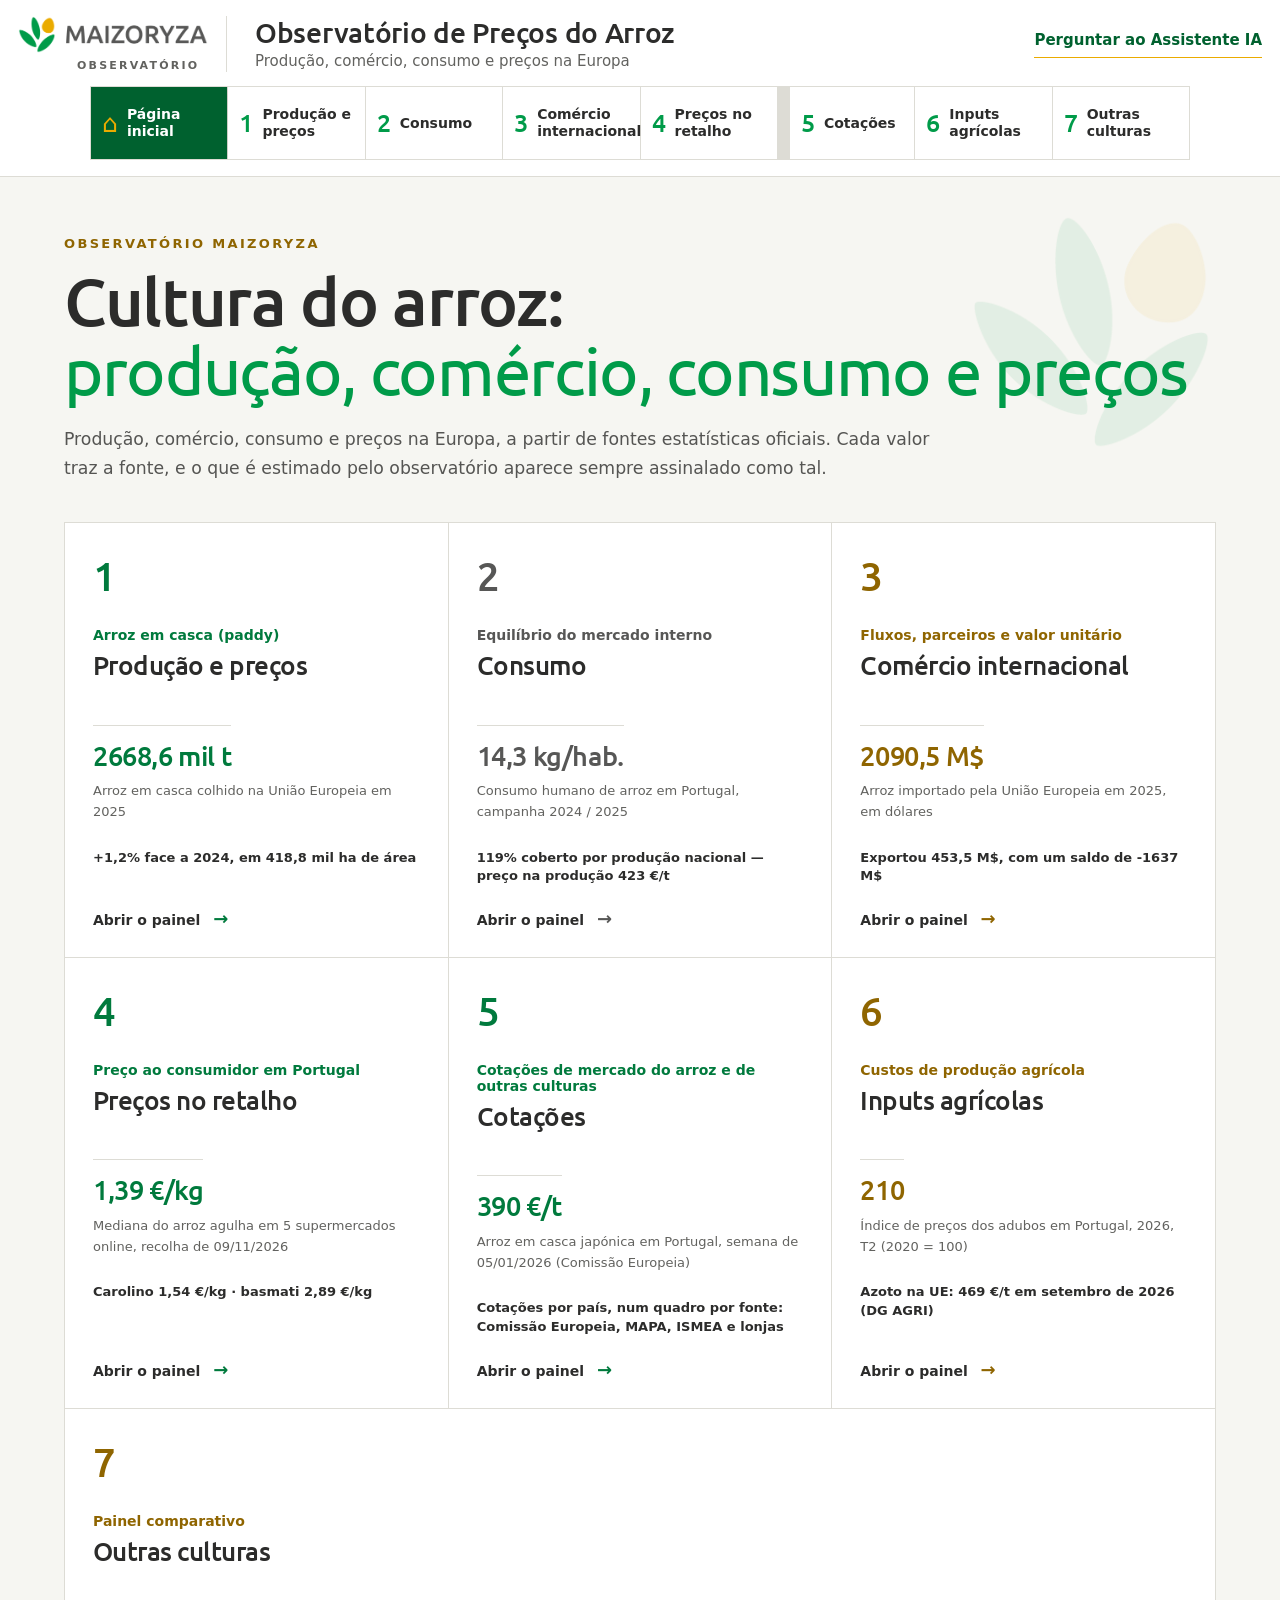
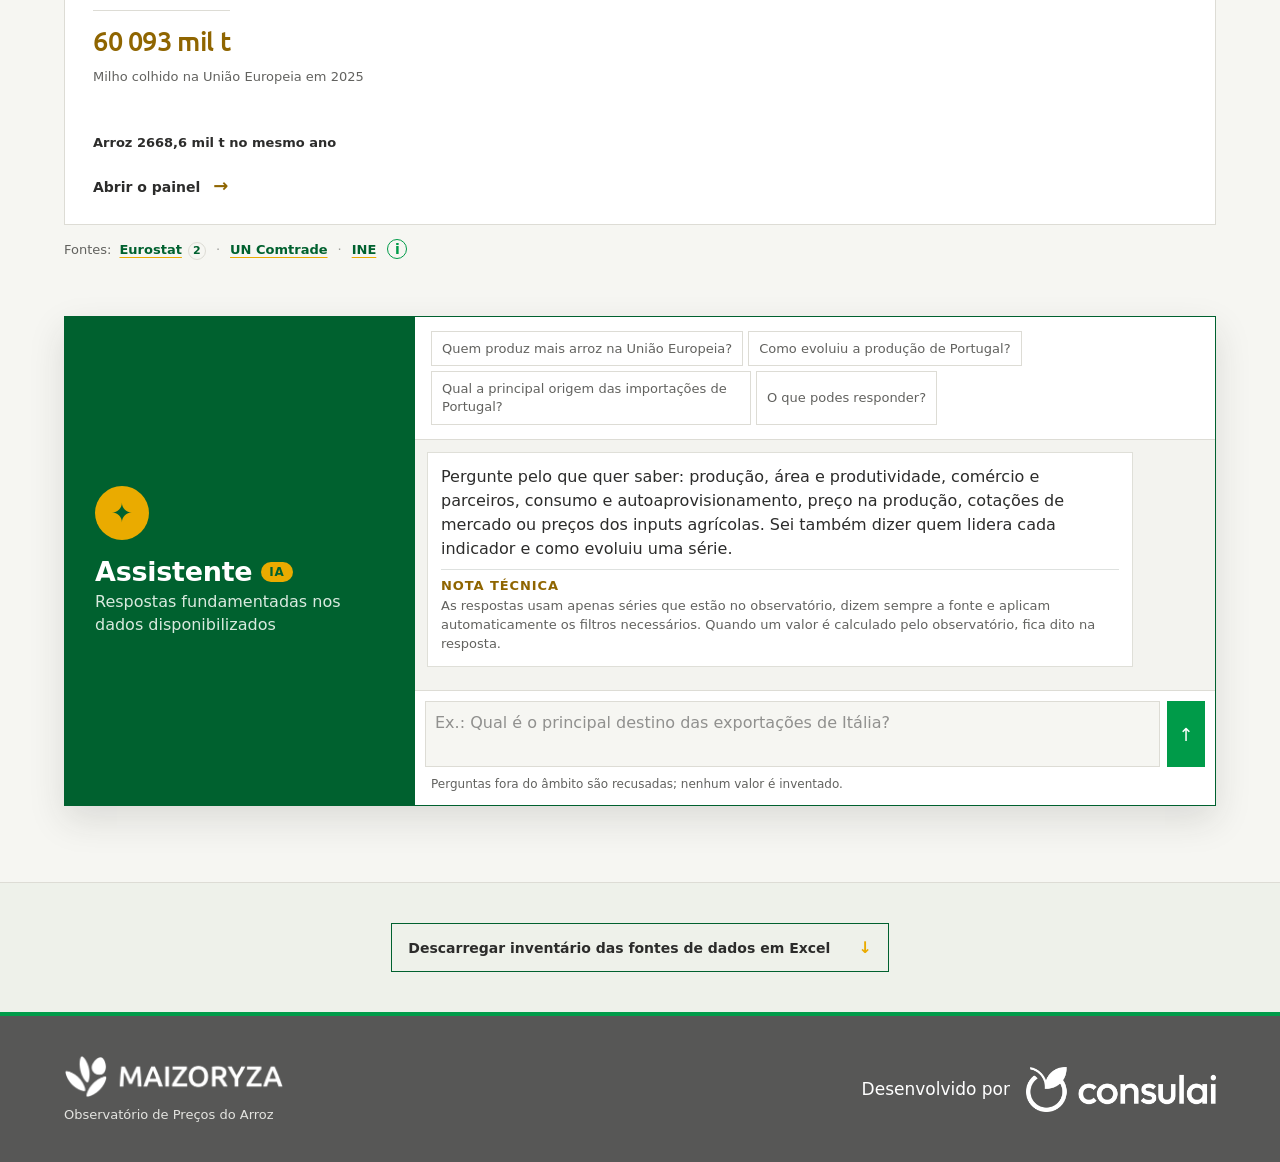
==== commit 477c5551: "Update observatory data and quote ingestion Co-authored-by: Copilot <223556219+Copilot@users.noreply" ====
--- a/observatorio-maizoryza/index.html
+++ b/observatorio-maizoryza/index.html
@@ -2,9 +2,9 @@
 <title>Observatório de Preços do Arroz</title>
 <link rel="icon" type="image/png" href="./favicon.png" />
 <meta name="description" content="Produção, comércio, consumo e cotações do arroz; painel comparativo de outras culturas." />
-<link rel="stylesheet" href="./assets/index-mz8e0e1851.css" />
+<link rel="stylesheet" href="./assets/index-mzf87023fc.css" />
 
 <div id="root"></div>
-<script type="module" src="./assets/index-mz38a9df0b.js"></script>
+<script type="module" src="./assets/index-mzfde0d0f7.js"></script>
 
 </body></html>
--- a/observatorio-maizoryza/assets/index-mzf87023fc.css
+++ b/observatorio-maizoryza/assets/index-mzf87023fc.css
@@ -0,0 +1,94 @@
+@font-face{font-family:Ubuntu;font-style:normal;font-display:swap;font-weight:400;src:url(./ubuntu-latin-400-normal-CQJ26Fy6.woff2)format("woff2"),url(./ubuntu-latin-400-normal-ChuJk2Dr.woff)format("woff")}@font-face{font-family:Ubuntu;font-style:normal;font-display:swap;font-weight:500;src:url(./ubuntu-latin-500-normal-CnjGCQfM.woff2)format("woff2"),url(./ubuntu-latin-500-normal-BMp9VhBY.woff)format("woff")}@font-face{font-family:Ubuntu;font-style:normal;font-display:swap;font-weight:700;src:url(./ubuntu-latin-700-normal-DlYwEzNn.woff2)format("woff2"),url(./ubuntu-latin-700-normal-DAmh8SsM.woff)format("woff")}@layer properties{@supports (((-webkit-hyphens:none)) and (not (margin-trim:inline))) or ((-moz-orient:inline) and (not (color:rgb(from red r g b)))){*,:before,:after,::backdrop{--tw-rotate-x:initial;--tw-rotate-y:initial;--tw-rotate-z:initial;--tw-skew-x:initial;--tw-skew-y:initial;--tw-blur:initial;--tw-brightness:initial;--tw-contrast:initial;--tw-grayscale:initial;--tw-hue-rotate:initial;--tw-invert:initial;--tw-opacity:initial;--tw-saturate:initial;--tw-sepia:initial;--tw-drop-shadow:initial;--tw-drop-shadow-color:initial;--tw-drop-shadow-alpha:100%;--tw-drop-shadow-size:initial}}}@layer theme{:root,:host{--font-sans:ui-sans-serif, system-ui, sans-serif, "Apple Color Emoji", "Segoe UI Emoji", "Segoe UI Symbol", "Noto Color Emoji";--font-mono:ui-monospace, SFMono-Regular, Menlo, Monaco, Consolas, "Liberation Mono", "Courier New", monospace;--spacing:.25rem;--default-font-family:var(--font-sans);--default-mono-font-family:var(--font-mono)}}@layer base{*,:after,:before,::backdrop{box-sizing:border-box;border:0 solid;margin:0;padding:0}::file-selector-button{box-sizing:border-box;border:0 solid;margin:0;padding:0}html,:host{-webkit-text-size-adjust:100%;tab-size:4;line-height:1.5;font-family:var(--default-font-family,ui-sans-serif, system-ui, sans-serif, "Apple Color Emoji", "Segoe UI Emoji", "Segoe UI Symbol", "Noto Color Emoji");font-feature-settings:var(--default-font-feature-settings,normal);font-variation-settings:var(--default-font-variation-settings,normal);-webkit-tap-highlight-color:transparent}hr{height:0;color:inherit;border-top-width:1px}abbr:where([title]){-webkit-text-decoration:underline dotted;text-decoration:underline dotted}h1,h2,h3,h4,h5,h6{font-size:inherit;font-weight:inherit}a{color:inherit;-webkit-text-decoration:inherit;-webkit-text-decoration:inherit;-webkit-text-decoration:inherit;-webkit-text-decoration:inherit;text-decoration:inherit}b,strong{font-weight:bolder}code,kbd,samp,pre{font-family:var(--default-mono-font-family,ui-monospace, SFMono-Regular, Menlo, Monaco, Consolas, "Liberation Mono", "Courier New", monospace);font-feature-settings:var(--default-mono-font-feature-settings,normal);font-variation-settings:var(--default-mono-font-variation-settings,normal);font-size:1em}small{font-size:80%}sub,sup{vertical-align:baseline;font-size:75%;line-height:0;position:relative}sub{bottom:-.25em}sup{top:-.5em}table{text-indent:0;border-color:inherit;border-collapse:collapse}:-moz-focusring{outline:auto}progress{vertical-align:baseline}summary{display:list-item}ol,ul,menu{list-style:none}img,svg,video,canvas,audio,iframe,embed,object{vertical-align:middle;display:block}img,video{max-width:100%;height:auto}button,input,select,optgroup,textarea{font:inherit;font-feature-settings:inherit;font-variation-settings:inherit;letter-spacing:inherit;color:inherit;opacity:1;background-color:#0000;border-radius:0}::file-selector-button{font:inherit;font-feature-settings:inherit;font-variation-settings:inherit;letter-spacing:inherit;color:inherit;opacity:1;background-color:#0000;border-radius:0}:where(select:is([multiple],[size])) optgroup{font-weight:bolder}:where(select:is([multiple],[size])) optgroup option{padding-inline-start:20px}::file-selector-button{margin-inline-end:4px}::placeholder{opacity:1}@supports (not ((-webkit-appearance:-apple-pay-button))) or (contain-intrinsic-size:1px){::placeholder{color:currentColor}@supports (color:color-mix(in lab, red, red)){::placeholder{color:color-mix(in oklab, currentcolor 50%, transparent)}}}textarea{resize:vertical}::-webkit-search-decoration{-webkit-appearance:none}::-webkit-date-and-time-value{min-height:1lh;text-align:inherit}::-webkit-datetime-edit{display:inline-flex}::-webkit-datetime-edit-fields-wrapper{padding:0}::-webkit-datetime-edit{padding-block:0}::-webkit-datetime-edit-year-field{padding-block:0}::-webkit-datetime-edit-month-field{padding-block:0}::-webkit-datetime-edit-day-field{padding-block:0}::-webkit-datetime-edit-hour-field{padding-block:0}::-webkit-datetime-edit-minute-field{padding-block:0}::-webkit-datetime-edit-second-field{padding-block:0}::-webkit-datetime-edit-millisecond-field{padding-block:0}::-webkit-datetime-edit-meridiem-field{padding-block:0}::-webkit-calendar-picker-indicator{line-height:1}:-moz-ui-invalid{box-shadow:none}button,input:where([type=button],[type=reset],[type=submit]){appearance:button}::file-selector-button{appearance:button}::-webkit-inner-spin-button{height:auto}::-webkit-outer-spin-button{height:auto}[hidden]:where(:not([hidden=until-found])){display:none!important}}@layer components;@layer utilities{.visible{visibility:visible}.absolute{position:absolute}.start{inset-inline-start:var(--spacing)}.end{inset-inline-end:var(--spacing)}.container{width:100%}@media (width>=40rem){.container{max-width:40rem}}@media (width>=48rem){.container{max-width:48rem}}@media (width>=64rem){.container{max-width:64rem}}@media (width>=80rem){.container{max-width:80rem}}@media (width>=96rem){.container{max-width:96rem}}.block{display:block}.flex{display:flex}.grid{display:grid}.hidden{display:none}.table{display:table}.transform{transform:var(--tw-rotate-x,) var(--tw-rotate-y,) var(--tw-rotate-z,) var(--tw-skew-x,) var(--tw-skew-y,)}.resize{resize:both}.blur{--tw-blur:blur(8px);filter:var(--tw-blur,) var(--tw-brightness,) var(--tw-contrast,) var(--tw-grayscale,) var(--tw-hue-rotate,) var(--tw-invert,) var(--tw-saturate,) var(--tw-sepia,) var(--tw-drop-shadow,)}}:root{--brand-green:#009b49;--brand-yellow:#eaab00;--brand-grey:#575756;--brand-deep:#00612f;--ink:#2c2c2b;--deep:#3a3a39;--paper:#f6f6f2;--card:#fff;--line:#dddcd5;--muted:#62625f;--gold:#8f6500;--orange:#d99a00;--green:#007a3d;--purple:#9a3f86;--red:#b8442a;--blue:#009b49;--deep-blue:#00612f;--pink:#ff8baa;--display:"Ubuntu", "Segoe UI", ui-sans-serif, system-ui, sans-serif;--shadow:0 20px 60px #28282617}*{box-sizing:border-box}html{scroll-behavior:smooth}body{background:var(--paper);color:var(--ink);margin:0;font-family:Inter,ui-sans-serif,system-ui,-apple-system,Segoe UI,sans-serif}button,select,textarea{font:inherit}button,a{color:inherit}.loading{min-height:100vh;color:var(--muted);place-content:center;justify-items:center;gap:16px;display:grid}.loading strong{color:var(--ink);font:500 34px var(--display)}.loader{border:3px solid #dcdcd5;border-top-color:var(--green);border-radius:50%;width:48px;height:48px;animation:1s linear infinite spin}@keyframes spin{to{transform:rotate(360deg)}}.site-header{z-index:100;-webkit-backdrop-filter:blur(16px);backdrop-filter:blur(16px);background:#fffffff2;border-bottom:1px solid #28282629;grid-template-columns:1fr auto 1fr;align-items:center;min-height:68px;padding:0 4vw;display:grid;position:sticky;top:0}.brand{cursor:pointer;background:0 0;border:0;justify-self:start;align-items:center;gap:12px;padding:0;display:inline-flex}.brand>span,.brand-seal{background:var(--ink);color:#fff;width:36px;height:36px;font:700 13px var(--display);border-radius:53% 47% 45% 55%;place-items:center;display:grid;transform:rotate(-4deg)}.brand b{letter-spacing:-.02em;font-size:16px}.site-header nav{border:1px solid var(--line);background:#ecece6;border-radius:999px;gap:7px;padding:5px;display:flex}.site-header nav button{cursor:pointer;background:0 0;border:0;border-radius:999px;min-width:46px;height:31px;font-size:13px;font-weight:800}.site-header nav button.active{background:var(--ink);color:#fff;box-shadow:0 3px 10px #2828262e}.assistant-jump{border-bottom:1px solid var(--gold);justify-self:end;padding-bottom:4px;font-size:13px;font-weight:800;text-decoration:none}.intro-hero{grid-template-columns:1.35fr .65fr;align-items:center;gap:8vw;max-width:1500px;min-height:520px;margin:0 auto;padding:90px 5vw 72px;display:grid;overflow:hidden}.eyebrow{color:var(--gold);letter-spacing:.18em;text-transform:uppercase;font-size:12px;font-weight:850}.intro-copy h1,.panel-heading h1,.panel-card h2,.visual-head h2,.section-title h2,.country-triptych h2{font-family:var(--display);font-weight:500}.intro-copy h1{letter-spacing:-.055em;margin:15px 0 25px;font-size:clamp(52px,7vw,105px);line-height:.91}.intro-copy h1 em{color:var(--gold);font-weight:400}.intro-copy>p{color:#555553;max-width:730px;margin:0;font-size:clamp(16px,1.5vw,20px);line-height:1.65}.fresh-strip{color:var(--muted);text-transform:uppercase;letter-spacing:.09em;align-items:center;gap:18px;margin-top:36px;font-size:13px;display:flex}.fresh-strip span{align-items:baseline;gap:6px;display:inline-flex}.fresh-strip b{color:var(--ink);font:500 25px var(--display);letter-spacing:0}.fresh-strip i{background:var(--gold);border-radius:50%;width:4px;height:4px}.rice-orbit{aspect-ratio:1;border:1px solid #28282640;border-radius:50%;place-items:center;width:min(31vw,370px);display:grid;position:relative}.rice-orbit:before,.rice-orbit:after{content:"";border:1px dashed #ba873073;border-radius:50%;position:absolute;inset:13%;transform:rotate(18deg)scaleY(.62)}.rice-orbit:after{transform:rotate(-48deg)scaleY(.62)}.rice-orbit b{z-index:2;background:var(--ink);color:#fff;text-align:center;width:118px;height:118px;font:500 20px/1.25 var(--display);border-radius:50%;place-items:center;display:grid;position:relative;box-shadow:0 0 0 13px #28282614}.rice-orbit span{z-index:3;border:1px solid var(--line);background:var(--card);color:var(--muted);letter-spacing:.1em;text-transform:uppercase;padding:7px 10px;font-size:11px;font-weight:800;position:absolute}.rice-orbit span:first-child{top:9%;left:8%}.rice-orbit span:nth-child(2){top:38%;right:-5%}.rice-orbit span:nth-child(3){bottom:7%;left:16%}.panel-launcher{grid-template-columns:repeat(5,1fr);max-width:1680px;margin:0 auto;padding:0 5vw 90px;display:grid}.panel-card{--panel-color:var(--green);border:1px solid var(--line);background:var(--card);text-align:left;cursor:pointer;border-left:0;flex-direction:column;align-items:flex-start;min-height:330px;padding:28px;transition:transform .2s,box-shadow .2s,background .2s;display:flex}.panel-card:first-child{border-left:1px solid var(--line)}.panel-card:hover{z-index:2;box-shadow:var(--shadow);background:#fff;transform:translateY(-8px)}.panel-card>span{color:var(--panel-color);font:500 40px var(--display)}.panel-card>small{color:var(--panel-color);letter-spacing:.15em;text-transform:uppercase;margin-top:36px;font-size:11px;font-weight:850}.panel-card h2{letter-spacing:-.035em;margin:8px 0 13px;font-size:28px;line-height:1.08}.panel-card p{color:var(--muted);margin:0;font-size:14px;line-height:1.6}.panel-card>b{margin-top:auto;padding-top:20px;font-size:13px}.panel-card>b i{color:var(--panel-color);margin-left:8px;font-size:18px;font-style:normal}.home-lower{border-top:1px solid var(--line);background:#eef1ea;grid-template-columns:minmax(0,1.55fr) minmax(340px,.45fr);gap:40px;padding:85px 5vw;display:grid}.source-overview{justify-self:end;width:100%;max-width:1030px}.section-title h2{letter-spacing:-.04em;margin:8px 0 10px;font-size:44px}.section-title p{color:var(--muted);margin:0 0 28px}.source-list{background:var(--line);border:1px solid var(--line);grid-template-columns:repeat(2,1fr);gap:1px;display:grid}.source-list a{background:var(--card);grid-template-columns:1fr auto;gap:7px 16px;min-height:110px;padding:18px;text-decoration:none;transition:background .2s;display:grid}.source-list a:hover{background:#fff}.source-list b{font-family:var(--display);font-size:19px}.source-list span{color:var(--muted);grid-column:1/-1;font-size:13px;line-height:1.5}.source-list small{border-radius:99px;grid-area:1/2;align-self:start;padding:5px 7px;font-size:10px;font-weight:850}.status-live{color:#00612f;background:#dff0e5}.status-reference{color:#2f5f40;background:#eaf5ee}.excel-download{border:1px solid var(--ink);width:100%;color:inherit;font:inherit;text-align:left;cursor:pointer;background:0 0;justify-content:space-between;align-items:center;gap:14px;margin-top:16px;padding:14px 16px;font-size:12px;font-weight:850;text-decoration:none;display:flex}.excel-download:hover{background:var(--ink);color:#fff}.excel-download span{color:var(--gold);font-size:16px}.dashboard-shell{grid-template-columns:minmax(0,1fr) 350px;align-items:start;gap:26px;max-width:1580px;margin:0 auto;padding:58px 4vw 90px;display:grid}.dashboard-main{gap:24px;min-width:0;display:grid}.dashboard-shell aside{scrollbar-width:thin;gap:18px;max-height:calc(100vh - 105px);display:grid;position:sticky;top:88px;overflow:auto}.panel-heading{border-bottom:1px solid var(--line);grid-template-columns:auto 1fr auto;align-items:end;gap:22px;min-height:150px;padding:5px 8px 24px;display:grid}.panel-index{font:500 clamp(54px, 6vw, 86px)/.8 var(--display);letter-spacing:-.05em}.panel-heading h1{letter-spacing:-.045em;margin:7px 0 0;font-size:clamp(39px,4.2vw,67px);line-height:.96}.data-stamp{border:1px solid var(--line);background:var(--card);color:var(--muted);text-transform:uppercase;letter-spacing:.08em;align-self:center;padding:12px 14px;font-size:11px}.data-stamp b{color:var(--ink);font:500 25px var(--display);letter-spacing:0;margin-top:3px;display:block}.data-stamp.experimental{color:#2f5f40;background:#eaf5ee}.data-stamp.experimental b{font-size:17px}.kpi-grid{background:var(--line);border:1px solid var(--line);grid-template-columns:repeat(4,1fr);gap:1px;display:grid}.kpi-grid.kpi-five{grid-template-columns:repeat(5,1fr)}.kpi{background:var(--card);flex-direction:column;justify-content:space-between;min-height:145px;padding:21px;display:flex}.kpi>span{color:var(--muted);letter-spacing:.12em;text-transform:uppercase;font-size:11px;font-weight:850}.kpi strong{font:500 clamp(25px, 2.4vw, 39px)/1 var(--display);letter-spacing:-.035em;white-space:nowrap;margin:13px 0 7px}.kpi small{color:var(--muted);font-size:12px}.kpi-dark{background:var(--ink);color:#fff}.kpi-warm{background:#eaf5ee}.visual-card{border:1px solid var(--line);background:var(--card);padding:clamp(23px,3vw,38px);scroll-margin-top:90px;box-shadow:0 12px 35px #28282608}.visual-head{justify-content:space-between;align-items:flex-start;gap:24px;margin-bottom:25px;display:flex}.visual-head>div:first-child>span{color:var(--gold);letter-spacing:.16em;text-transform:uppercase;font-size:11px;font-weight:850}.visual-head h2{letter-spacing:-.035em;margin:6px 0 7px;font-size:clamp(27px,3vw,43px)}.visual-head p{color:var(--muted);margin:0;font-size:13px;line-height:1.5}.chart-legend{border-top:1px solid var(--line);max-width:900px;color:var(--muted);text-align:center;flex-wrap:wrap;justify-content:center;align-items:center;gap:10px 22px;margin:18px auto 0;padding:13px 18px 0;font-size:14px;line-height:1.4;display:flex}.chart-legend>span{align-items:center;gap:8px;display:inline-flex}.chart-legend i{border-radius:3px;flex:none;width:20px;height:4px;font-style:normal}.chart-legend-note{color:var(--muted);opacity:.85;flex-basis:100%;margin-top:2px;font-size:13px}.chart-legend i.legend-symbol{width:auto;height:auto;font-size:16px}.chart-legend i.legend-axis-x{height:4px}.chart-legend i.legend-axis-y{background:var(--brand-deep);width:4px;height:16px}.chart-legend i.legend-axis-x{background:var(--brand-deep)}.chart-legend i.legend-bubble{background:var(--brand-deep);opacity:.45;border-radius:50%;width:15px;height:15px}.chart-legend i.trade-import,.chart-legend i.trade-export,.chart-legend i.legend-import,.chart-legend i.legend-export{border-radius:2px;height:9px}.two-columns{grid-template-columns:1fr 1fr;align-items:start;gap:24px;display:grid}.consumption-grid{grid-template-columns:minmax(0,1.6fr) minmax(280px,.4fr);gap:24px;display:grid}.line-chart,.bubble-chart{min-width:0;position:relative}.line-chart svg,.bubble-chart svg{width:100%;height:auto;display:block;overflow:visible}.grid{stroke:#e6e6e0;stroke-width:1px}.axis{fill:#71716e;font-family:Inter,sans-serif;font-size:12px}.axis-title{fill:#62625f;font-size:13px;font-weight:700}.plot-point{stroke:#fff;stroke-width:2px;cursor:crosshair;transition:r .15s}.plot-point:hover{r:8}.chart-tip{z-index:4;background:var(--deep);color:#fff;pointer-events:none;min-width:135px;padding:10px 12px;position:absolute;transform:translate(-50%,calc(-100% - 12px));box-shadow:0 10px 25px #0000002e}.chart-tip:after{content:"";border:6px solid #0000;border-top-color:var(--deep);position:absolute;top:100%;left:50%;transform:translate(-50%)}.chart-tip b,.chart-tip span,.chart-tip strong,.chart-tip small{display:block}.chart-tip b{font-size:12px}.chart-tip span{color:#c9c9c4;font-size:11px}.chart-tip strong{color:#f3c94d;margin-top:3px;font-size:14px}.chart-tip small{max-width:160px;margin-top:4px;font-size:10px;line-height:1.35}.hover-point{cursor:crosshair;pointer-events:all}.empty-state{min-height:250px;color:var(--muted);place-items:center;font-size:14px;display:grid}.bar-list{display:grid}.bar-row{text-align:left;cursor:default;background:0 0;border:0;border-bottom:1px solid #e7e7e1;grid-template-columns:31px minmax(95px,145px) 1fr minmax(75px,auto);align-items:center;gap:11px;min-height:47px;padding:6px 4px;display:grid}.bar-row:not(:disabled){cursor:pointer}.bar-row:not(:disabled):hover{background:#f3f6f1}.bar-rank{color:var(--gold);font:500 14px var(--display)}.bar-label{font-size:13px;font-weight:750}.bar-label small{color:var(--muted);margin-top:2px;font-size:10px;font-weight:500;display:block}.bar-track{background:#ebebe6;height:8px;overflow:hidden}.bar-track i{height:100%;display:block}.bar-row strong{text-align:right;white-space:nowrap;font-size:12px}.bubble{cursor:pointer}.bubble circle{opacity:.84;stroke:#fff;stroke-width:2px;transition:opacity .2s,filter .2s}.bubble:hover circle{opacity:1;filter:drop-shadow(0 4px 6px #0003)}.bubble text{fill:#fff;pointer-events:none;font-size:10px;font-weight:900}.inline-tip{border-left:3px solid var(--gold);background:#eef6f0;align-items:center;gap:10px;min-height:43px;padding:9px 12px;font-size:12px;display:flex}.inline-tip span{color:var(--muted)}.inline-tip strong{margin-left:auto}.volatility-chip,.metric-pill{border:1px solid var(--line);background:var(--paper);color:var(--muted);text-transform:uppercase;letter-spacing:.08em;white-space:nowrap;padding:10px 12px;font-size:11px}.volatility-chip b{color:var(--ink);font:500 24px var(--display);letter-spacing:0;margin-top:4px;display:block}.method-banner{border-left:4px solid var(--gold);background:#eaf5ee;grid-template-columns:auto 1fr auto;align-items:center;gap:18px;padding:18px 22px;display:grid}.method-banner b{font-family:var(--display);font-size:18px}.method-banner p{margin:0;font-size:13px;line-height:1.45}.method-banner span{max-width:220px;color:var(--muted);font-size:11px}.gauge-card{min-height:100%}.gauge-wrap{max-width:290px;margin:32px auto 10px}.gauge{aspect-ratio:1;border-radius:50%;width:100%;position:relative;transform:rotate(-135deg)}.gauge:after{content:"";background:var(--card);border-radius:50%;position:absolute;inset:21%}.gauge>div{z-index:2;text-align:center;place-content:center;justify-items:center;display:grid;position:absolute;inset:21%;transform:rotate(135deg)}.gauge strong{font:500 42px var(--display);letter-spacing:-.04em}.gauge span{color:var(--muted);text-transform:uppercase;letter-spacing:.09em;font-size:11px}.gauge-scale{color:var(--muted);justify-content:space-between;margin-top:-38px;font-size:10px;display:flex}.gauge-scale b{color:var(--gold)}.gauge-note{border-top:1px solid var(--line);color:var(--muted);margin:28px 0 0;padding-top:14px;font-size:12px;line-height:1.5}.country-triptych{background:var(--line);border:1px solid var(--line);grid-template-columns:repeat(3,1fr);gap:1px;display:grid}.country-triptych article{--country-color:var(--green);background:var(--card);padding:27px;position:relative;overflow:hidden}.country-triptych article:before{content:"";background:var(--country-color);width:5px;position:absolute;inset:0 auto 0 0}.country-triptych article>span{color:var(--country-color);letter-spacing:.16em;font-size:12px;font-weight:900}.country-triptych h2{margin:8px 0 24px;font-size:32px}.country-triptych article>strong{color:var(--country-color);font:500 43px var(--display);margin-bottom:24px;display:block}.country-triptych article>strong small{color:var(--muted);font:500 15px Inter,sans-serif}.country-triptych dl{gap:8px;margin:0;display:grid}.country-triptych dl div{border-top:1px solid var(--line);justify-content:space-between;gap:12px;padding-top:8px;display:flex}.country-triptych dt{color:var(--muted);font-size:11px}.country-triptych dd{margin:0;font-size:12px;font-weight:800}.profile-matrix{border-top:1px solid var(--line)}.profile-head,.profile-row{border-bottom:1px solid var(--line);grid-template-columns:155px repeat(3,1fr);align-items:center;gap:18px;padding:14px 0;display:grid}.profile-head{color:var(--muted);text-transform:uppercase;letter-spacing:.08em;font-size:11px}.profile-head b{text-align:center}.profile-row>strong{font:500 17px var(--display)}.profile-cell{grid-template-columns:1fr minmax(88px,auto);align-items:center;gap:8px;display:grid}.profile-cell>span{background:#ebebe6;height:10px;overflow:hidden}.profile-cell i{height:100%;display:block}.profile-cell b{text-align:right;font-size:11px}.filter-panel,.chat-panel{border:1px solid var(--line);background:var(--card);box-shadow:0 10px 28px #2828260d}.filter-panel{padding:20px}.aside-title{border-bottom:1px solid var(--line);justify-content:space-between;gap:15px;margin-bottom:15px;padding-bottom:13px;display:flex}.aside-title span{font:500 23px var(--display)}.aside-title small{max-width:125px;color:var(--muted);text-align:right;font-size:10px}.filter-panel>label{color:var(--muted);letter-spacing:.08em;text-transform:uppercase;gap:6px;margin-top:12px;font-size:11px;font-weight:800;display:grid}.filter-panel select{border:1px solid var(--line);background:var(--paper);width:100%;min-height:40px;color:var(--ink);border-radius:0;padding:0 10px;font-size:13px}.filter-panel fieldset{border:1px solid var(--line);margin:17px 0 0;padding:12px}.filter-panel legend{text-transform:uppercase;letter-spacing:.08em;padding:0 5px;font-size:11px;font-weight:800}.filter-panel legend small{color:var(--muted)}.checks{gap:6px;max-height:150px;display:grid;overflow:auto}.checks label{align-items:center;gap:7px;font-size:12px;display:flex}.filter-note{border-left:2px solid var(--gold);color:var(--muted);background:#f1f5ef;margin:14px 0 0;padding:10px;font-size:10px;line-height:1.45}.chat-panel{flex-direction:column;min-height:380px;display:flex}.chat-home{place-self:start;max-width:400px;min-height:570px}.chat-head{border-bottom:1px solid var(--line);align-items:center;gap:10px;padding:15px 17px;display:flex}.chat-head>span{background:var(--ink);color:#eaab00;border-radius:50%;place-items:center;width:31px;height:31px;display:grid}.chat-head b,.chat-head small{display:block}.chat-head small{color:var(--muted);margin-top:2px;font-size:9px}.chat-suggestions{border-bottom:1px solid var(--line);gap:5px;padding:9px 12px;display:flex;overflow-x:auto}.chat-suggestions button{border:1px solid var(--line);max-width:180px;color:var(--muted);text-align:left;cursor:pointer;background:0 0;flex:none;padding:6px 8px;font-size:9px}.chat-suggestions button:hover{border-color:var(--gold);color:var(--ink)}.messages{background:#f3f3ef;align-content:start;gap:9px;min-height:170px;max-height:255px;padding:12px;display:grid;overflow:auto}.chat-home .messages{max-height:360px}.message{background:var(--card);border:1px solid #dfdfd8;max-width:91%;padding:10px 11px;font-size:11px;line-height:1.45}.message.user{background:var(--ink);color:#fff;border-color:var(--ink);justify-self:end}.message p{margin:0}.message>small{color:var(--muted);border-top:1px solid #68756f38;margin-top:8px;padding-top:7px;font-size:9px;line-height:1.45;display:block}.message>small b{color:var(--gold);text-transform:uppercase;letter-spacing:.07em;margin-bottom:2px;display:block}.message>span{color:#2f5f40;margin-top:7px;font-size:9px;font-weight:750;display:block}.chart-link{border:0;border-top:1px solid var(--line);width:100%;color:var(--ink);text-align:left;cursor:pointer;background:0 0;justify-content:space-between;margin-top:8px;padding:8px 0 0;font-size:10px;font-weight:850;display:flex}.chart-link i{color:var(--gold);font-style:normal}.chat-panel form{border-top:1px solid var(--line);background:var(--card);grid-template-columns:1fr 38px;gap:7px;padding:10px;display:grid}.chat-panel textarea{resize:none;border:1px solid var(--line);background:var(--paper);min-height:53px;color:var(--ink);border-radius:0;padding:9px;font-size:11px;line-height:1.35}.chat-panel form button{background:var(--gold);color:#fff;cursor:pointer;border:0;font-size:18px}.chat-foot{color:var(--muted);text-align:center;margin:0;padding:0 11px 10px;font-size:9px}.panel-footer{border-top:1px solid var(--line);background:#efefea;grid-template-columns:repeat(4,1fr);display:grid}.panel-footer button{border:0;border-right:1px solid var(--line);text-align:left;cursor:pointer;background:0 0;align-items:center;gap:14px;min-height:100px;padding:20px 3vw;display:flex}.panel-footer button:hover{background:var(--card)}.panel-footer span{color:var(--gold);font:500 25px var(--display)}.panel-footer b{font-size:13px}footer{background:var(--deep);color:#fff;grid-template-columns:1fr auto 1fr;align-items:center;gap:20px;min-height:145px;padding:35px 4vw;display:grid}footer>div{align-items:center;gap:12px;display:flex}footer>p{color:#c7c7c2;text-align:center;font-size:11px}footer>button{color:#eaab00;cursor:pointer;background:0 0;border:0;justify-self:end;font-size:12px}@media (width<=1180px){.dashboard-shell{grid-template-columns:minmax(0,1fr) 315px;padding-left:2.5vw;padding-right:2.5vw}.kpi-grid.kpi-five{grid-template-columns:repeat(3,1fr)}.kpi-grid.kpi-five .kpi:nth-child(n+4){min-height:115px}.two-columns{grid-template-columns:1fr}.panel-launcher{background:var(--line);grid-template-columns:repeat(2,1fr);gap:1px}.panel-card{border:0}}@media (width<=820px){.site-header{grid-template-columns:1fr auto;padding:0 16px}.site-header nav{display:none}.assistant-jump{font-size:11px}.intro-hero{grid-template-columns:1fr;min-height:auto;padding:68px 22px 45px}.rice-orbit{justify-self:center;width:280px}.panel-launcher{background:0 0;grid-template-columns:1fr;gap:10px;padding:0 22px 60px}.panel-card{border:1px solid var(--line);min-height:260px}.home-lower{grid-template-columns:1fr;padding:60px 22px}.source-list{grid-template-columns:1fr}.chat-home{width:100%;max-width:none}.dashboard-shell{grid-template-columns:1fr;padding:35px 16px 65px}.dashboard-shell aside{max-height:none;position:static;overflow:visible}.panel-heading{grid-template-columns:auto 1fr;min-height:120px}.data-stamp{grid-column:1/-1;justify-self:start}.kpi-grid,.kpi-grid.kpi-five{grid-template-columns:repeat(2,1fr)}.consumption-grid,.country-triptych,.method-banner{grid-template-columns:1fr}.profile-head,.profile-row{grid-template-columns:100px repeat(3,minmax(120px,1fr));min-width:600px}.profile-matrix{overflow-x:auto}.panel-footer{grid-template-columns:repeat(2,1fr)}footer{text-align:center;grid-template-columns:1fr}footer>div,footer>button{justify-self:center}footer>p{margin:0}}@media (width<=520px){.brand b{display:none}.intro-copy h1{font-size:49px}.fresh-strip{flex-direction:column;align-items:flex-start;gap:8px}.fresh-strip i{display:none}.rice-orbit{width:240px}.kpi-grid,.kpi-grid.kpi-five{grid-template-columns:1fr}.visual-head{flex-direction:column}.bar-row{grid-template-columns:25px 100px 1fr}.bar-row strong{text-align:left;grid-column:2/-1}.panel-footer{grid-template-columns:1fr}}.site-header{grid-template-columns:190px minmax(0,1fr) 160px;gap:18px;min-height:82px;padding:8px 3vw}.consulai-link{justify-self:start;align-items:center;min-height:44px;text-decoration:none;display:inline-flex}.consulai-link img{object-fit:contain;width:70px;height:58px;display:block}.site-header .top-panel-nav{border:1px solid var(--line);background:var(--line);border-radius:0;grid-template-columns:repeat(6,minmax(100px,1fr));gap:1px;min-width:0;padding:0;display:grid;overflow-x:auto}.site-header .top-panel-nav button{background:var(--card);text-align:left;border-radius:0;align-items:center;gap:8px;min-width:100px;height:48px;padding:7px 9px;display:flex}.site-header .top-panel-nav button span{color:var(--gold);font:500 17px var(--display)}.site-header .top-panel-nav button.active{background:var(--ink)}.assistant-jump{text-align:right;font-size:14px}.panel-footer{grid-template-columns:repeat(5,1fr)}.panel-footer button.active{background:var(--ink);color:#fff}.panel-footer button.active span{color:#eaab00}.exchange-note{border-left:4px solid var(--green);background:#fffdf8c2;gap:3px;width:max-content;max-width:100%;margin-top:23px;padding:13px 16px;text-decoration:none;display:grid;box-shadow:0 8px 24px #2828260d}.exchange-note span{color:var(--muted);letter-spacing:.08em;text-transform:uppercase;font-size:12px;font-weight:850}.exchange-note b{font:500 19px var(--display)}.exchange-note small{color:var(--muted);font-size:13px}.dashboard-shell{grid-template-columns:minmax(0,1fr) 385px;gap:30px;max-width:1680px}.panel-card p{font-size:16px;line-height:1.65}.visual-head p{font-size:15px;line-height:1.55}.chart-legend,.axis{font-size:15px}.bar-row strong,.chart-tip b{font-size:14px}.chart-tip span{font-size:13px}.chart-tip strong{font-size:16px}.chart-tip small{font-size:12px}.inline-tip{font-size:14px}.method-banner span,.filter-panel>label{font-size:13px}.checks{gap:8px;max-height:190px}.chat-head{padding:17px 18px}.chat-suggestions button{max-width:230px;padding:8px 10px;font-size:12px;line-height:1.35}.messages{gap:11px;min-height:210px;max-height:330px}.message{padding:12px 13px;font-size:15px;line-height:1.5}.chat-panel textarea{min-height:66px;font-size:15px;line-height:1.45}.chat-home{max-width:440px}.chart-source{border-top:1px solid var(--line);color:var(--muted);margin-top:22px;padding-top:10px;font-size:13px;line-height:1.4}.chart-source a{color:var(--ink);-webkit-text-decoration-color:var(--gold);-webkit-text-decoration-color:var(--gold);-webkit-text-decoration-color:var(--gold);text-decoration-color:var(--gold);text-underline-offset:3px}.grain-list{display:grid}.grain-row{text-align:left;background:0 0;border:0;border-bottom:1px solid #e7e7e1;grid-template-columns:34px minmax(130px,190px) minmax(220px,1fr) minmax(95px,auto);align-items:center;gap:13px;min-height:58px;padding:8px 4px;display:grid}.grain-row:not(:disabled){cursor:pointer}.grain-row:not(:disabled):hover{background:#f3f6f1}.grain-track{flex-wrap:wrap;align-content:center;gap:4px 3px;min-height:30px;display:flex}.grain-track i{background:linear-gradient(135deg,#fff9db,#dfca8d);border:1px solid #b89c5a;border-radius:80% 20%;width:14px;height:7px;display:block;transform:rotate(-17deg);box-shadow:inset -2px -1px 2px #664c1826}.grain-row strong{text-align:right;white-space:nowrap;font-size:15px}.trade-area-chart svg,.dumbbell-chart svg{width:100%;height:auto;display:block;overflow:visible}.balance-label{paint-order:stroke;stroke:var(--card);stroke-width:4px;font-size:14px;font-weight:850}.symbol-legend{color:var(--muted);justify-content:flex-end;gap:18px;margin:0 0 6px;font-size:14px;font-weight:750;display:flex}.symbol-legend span{align-items:center;gap:6px;display:inline-flex}.symbol-legend i{font-style:normal}.dumbbell-line{stroke:#c4c4bf;stroke-width:5px;stroke-linecap:round}.dumbbell-symbol{pointer-events:none;font-size:15px}.dumbbell-value{fill:var(--ink);paint-order:stroke;stroke:var(--card);stroke-width:4px;font-size:14px;font-weight:800}.year-axis{font-size:17px;font-weight:800}.nested-bars{gap:15px;padding:8px 0;display:grid}.nested-row{grid-template-columns:62px 1fr 180px;align-items:center;gap:16px;display:grid}.nested-row>strong{font:500 17px var(--display)}.nested-track{background:#ebebe6;height:34px;position:relative}.nested-track i{display:block;position:absolute;left:0}.nested-import{background:var(--orange);height:34px;top:0}@supports (color:color-mix(in lab, red, red)){.nested-import{background:color-mix(in srgb, var(--orange) 45%, white)}}.nested-export{background:#007a3d;height:16px;top:9px}.nested-row>span{grid-template-columns:1fr 1fr;gap:9px;font-size:13px;display:grid}.nested-row>span b:first-child{color:#8f6500}.nested-row>span b:last-child{color:#00612f}.legend-import,.legend-export{width:18px;height:9px;display:inline-block}.legend-import{background:var(--orange)}@supports (color:color-mix(in lab, red, red)){.legend-import{background:color-mix(in srgb, var(--orange) 45%, white)}}.legend-export{background:#007a3d}.bubble circle{opacity:1;stroke:#fff;stroke-width:4px;filter:drop-shadow(0 5px 7px #2828262e)}.bubble text.bubble-code{fill:var(--ink);paint-order:stroke;stroke:var(--card);stroke-width:4px;font-size:14px;font-weight:900}@media (width<=1280px){.site-header{grid-template-columns:150px minmax(0,1fr) 125px;padding-left:18px;padding-right:18px}.consulai-link img{width:66px;height:55px}.site-header .top-panel-nav{grid-template-columns:repeat(6,minmax(82px,1fr))}.site-header .top-panel-nav button{min-width:82px}.site-header .top-panel-nav button b{font-size:11px}.dashboard-shell{grid-template-columns:minmax(0,1fr) 340px}}@media (width<=900px){.site-header{grid-template-columns:1fr auto;position:relative}.site-header .top-panel-nav{grid-area:2/1/auto/-1;width:100%;display:grid}.assistant-jump{font-size:13px}.dashboard-shell{grid-template-columns:1fr}.dashboard-shell aside{max-height:none;position:static;overflow:visible}.grain-row{grid-template-columns:30px minmax(110px,160px) 1fr}.grain-row strong{text-align:left;grid-column:2/-1}.nested-row{grid-template-columns:50px 1fr}.nested-row>span{grid-column:2}}@media (width<=600px){.site-header .top-panel-nav{grid-template-columns:repeat(6,95px)}.site-header .top-panel-nav button b{display:none}.site-header .top-panel-nav button{justify-content:center;min-width:95px}.panel-footer{grid-template-columns:1fr}.grain-row{grid-template-columns:25px 1fr}.grain-track,.grain-row strong{grid-column:2}.chart-legend{gap:8px 16px}}body{font-size:16px}.site-header{grid-template-columns:225px minmax(720px,1fr) 175px;gap:24px;min-height:98px;padding-top:10px;padding-bottom:10px}.consulai-link img{object-fit:contain;object-position:left center;width:205px;height:58px}.assistant-jump{font-size:15px;line-height:1.35}.eyebrow{font-size:13px}.panel-card p{font-size:17px}.panel-card>small,.panel-card>b{font-size:14px}.section-title p{font-size:17px;line-height:1.55}.source-list span{font-size:16px}.source-list small{font-size:12px}.excel-download{font-size:14px}.data-stamp{font-size:13px;line-height:1.35}.kpi>span{font-size:14px}.kpi small{font-size:15px}.visual-head>div:first-child>span{font-size:14px}.visual-head p,.chart-legend,.axis{font-size:16px}.axis-title{font-size:17px}.bar-label{font-size:16px}.bar-label small{font-size:13px}.bar-row strong,.grain-row strong{font-size:15px}.method-banner p{font-size:16px}.method-banner span{font-size:14px}.volatility-chip,.metric-pill{font-size:13px}.filter-panel>label{font-size:14px}.filter-panel select{min-height:48px;font-size:16px}.filter-panel legend{font-size:14px}.checks label{font-size:15px}.filter-note,.aside-title small{font-size:13px}.chart-source,.gauge-note{font-size:14px}.profile-row>strong{font-size:17px}.profile-cell b,footer>p{font-size:13px}footer>button{font-size:14px}.chat-head{gap:13px;padding:19px 20px}.chat-head>span{width:39px;height:39px;font-size:18px}.chat-head b{font-size:18px}.chat-head small{margin-top:4px;font-size:15px;line-height:1.4}.chat-suggestions button{font-size:13px}.message{font-size:16px}.message>small,.message>span{font-size:13px}.chart-link{font-size:14px}.chat-panel textarea{font-size:16px}.chat-foot{font-size:12px}.common-year{min-width:145px;position:relative}.info-wrap{vertical-align:middle;margin-left:5px;display:inline-flex;position:relative}.info-dot{border:1px solid var(--gold);width:20px;height:20px;color:var(--gold);cursor:help;background:0 0;border-radius:50%;place-items:center;padding:0;font-size:14px;font-weight:900;display:grid}.info-tooltip{z-index:1000;visibility:hidden;opacity:0;background:var(--deep);color:#fff;letter-spacing:0;text-transform:none;width:265px;padding:12px 14px;font-size:14px;line-height:1.45;transition:opacity .15s,transform .15s;position:absolute;bottom:calc(100% + 10px);right:-8px;transform:translateY(4px);box-shadow:0 12px 30px #0003}.info-wrap:hover .info-tooltip,.info-wrap:focus-within .info-tooltip{visibility:visible;opacity:1;transform:translateY(0)}.profile-value{white-space:nowrap;justify-content:flex-end;align-items:center;gap:5px;display:inline-flex}.metric-info{margin-left:0}.metric-info .info-dot{border-color:var(--country-color,var(--gold));width:17px;height:17px;color:var(--country-color,var(--gold));font-size:12px}.metric-info .info-tooltip{white-space:normal;text-align:left;width:285px;left:-8px;right:auto}.kpi .kpi-label{align-items:center;gap:6px;display:flex}.kpi:hover,.kpi:focus-within{z-index:45;position:relative}.kpi .metric-info .info-tooltip{width:min(330px,70vw);left:-8px;right:auto}.country-triptych{background:0 0;border:0;grid-template-columns:repeat(5,minmax(0,1fr));gap:13px}.country-triptych article{border:1px solid var(--line);isolation:isolate;background:linear-gradient(155deg,#fff 45%,#f3f3ee 100%);border-radius:2px;min-height:330px;padding:24px 20px 20px;overflow:visible;box-shadow:0 14px 32px #28282612}.country-triptych article:hover,.country-triptych article:focus-within{z-index:50}.country-triptych article:before{width:100%;height:6px;inset:0 0 auto}.country-triptych article:after{display:none}.country-card-top{z-index:1;justify-content:flex-end;align-items:center;display:flex;position:relative}.country-card-top .flag-box{filter:none;border:0;place-items:center;width:auto;height:auto;padding:0;display:grid}.country-flag{width:44px;height:28px;box-shadow:none;border:0;border-radius:0;display:block;position:relative;overflow:hidden}.country-flag-IT{background:linear-gradient(90deg,#009246 0 33.33%,#fff 33.33% 66.66%,#ce2b37 66.66%)}.country-flag-ES{background:linear-gradient(#aa151b 0 25%,#f1bf00 25% 75%,#aa151b 75%)}.country-flag-PT{background:linear-gradient(90deg,#046a38 0 40%,#da291c 40%)}.country-flag-PT:after{content:"";border:2px solid #f6c343;border-radius:50%;width:8px;height:8px;position:absolute;top:34%;left:34%}.country-flag-EL{background:linear-gradient(90deg,#0000 41%,#fff 41% 59%,#0000 59%) 0 0/45% 55% no-repeat,linear-gradient(#0000 41%,#fff 41% 59%,#0000 59%) 0 0/45% 55% no-repeat,linear-gradient(#0d5eaf,#0d5eaf) 0 0/45% 55% no-repeat,repeating-linear-gradient(#0d5eaf 0 11.11%,#fff 11.11% 22.22%)}.country-flag-EU27_2020{background:radial-gradient(circle at 50% 19%,#fc0 0 1.4px,#0000 1.7px),radial-gradient(circle at 66% 24%,#fc0 0 1.4px,#0000 1.7px),radial-gradient(circle at 77% 35%,#fc0 0 1.4px,#0000 1.7px),radial-gradient(circle at 81%,#fc0 0 1.4px,#0000 1.7px),radial-gradient(circle at 77% 65%,#fc0 0 1.4px,#0000 1.7px),radial-gradient(circle at 66% 76%,#fc0 0 1.4px,#0000 1.7px),radial-gradient(circle at 50% 81%,#fc0 0 1.4px,#0000 1.7px),radial-gradient(circle at 34% 76%,#fc0 0 1.4px,#0000 1.7px),radial-gradient(circle at 23% 65%,#fc0 0 1.4px,#0000 1.7px),radial-gradient(circle at 19%,#fc0 0 1.4px,#0000 1.7px),radial-gradient(circle at 23% 35%,#fc0 0 1.4px,#0000 1.7px),radial-gradient(circle at 34% 24%,#fc0 0 1.4px,#0000 1.7px),#039}.country-triptych h2{z-index:1;margin:17px 0 4px;font-size:27px;position:relative}.country-triptych article>p{color:var(--muted);text-transform:uppercase;letter-spacing:.08em;margin:0;font-size:13px}.country-triptych article>strong{margin:13px 0 22px;font-size:clamp(29px,2.2vw,38px)}.country-triptych dt{font-size:13px}.country-triptych dd{font-size:14px}.country-triptych .comparison-main-value{align-items:center;gap:7px;display:flex}.comparison-card-value{justify-content:flex-end;align-items:center;gap:5px;display:inline-flex}.crop-card-grid{grid-template-columns:repeat(3,minmax(0,1fr));gap:14px;display:grid}.crop-summary-card{--crop-color:var(--green);border:1px solid var(--line);background:linear-gradient(145deg, var(--card) 48%, var(--crop-color));min-height:265px;padding:25px;position:relative;overflow:hidden}@supports (color:color-mix(in lab, red, red)){.crop-summary-card{background:linear-gradient(145deg, var(--card) 48%, color-mix(in srgb, var(--crop-color) 11%, var(--card)))}}.crop-summary-card{box-shadow:0 14px 32px #28282612}.crop-summary-card:before{content:"";background:var(--crop-color);height:6px;position:absolute;inset:0 0 auto}.crop-summary-card>div:first-child{justify-content:space-between;align-items:center;gap:15px;display:flex}.crop-summary-card>div small{color:var(--muted);font-size:13px;font-weight:800}.crop-summary-card h2{font:500 31px var(--display);margin:18px 0 8px}.crop-summary-card>strong{color:var(--crop-color);font:500 clamp(30px, 3vw, 47px)/1 var(--display);margin-bottom:25px;display:block}.crop-summary-card dl{grid-template-columns:1fr 1fr;gap:12px;margin:0;display:grid}.crop-summary-card dl div{border-top:1px solid var(--line);padding-top:10px}.crop-summary-card dt{color:var(--muted);font-size:13px}.crop-summary-card dd{margin:5px 0 0;font-size:16px;font-weight:800}.crop-tech-icon{background:#fff;flex:0 0 66px;place-items:center;width:66px;height:66px;display:grid;position:relative;overflow:hidden}.crop-tech-icon.compact{flex-basis:46px;width:46px;height:46px}.crop-tech-icon img{object-fit:contain;mix-blend-mode:multiply;width:100%;height:100%;padding:3px}.crop-trade-list{background:var(--line);border:1px solid var(--line);gap:1px;display:grid}.crop-trade-legend{color:var(--muted);background:#f2f2ee;justify-content:flex-end;gap:20px;padding:12px 18px;font-size:14px;font-weight:750;display:flex}.crop-trade-legend span{align-items:center;gap:7px;display:inline-flex}.crop-trade-legend i{width:20px;height:7px;display:inline-block}.crop-trade-list article{background:var(--card);grid-template-columns:150px minmax(260px,1fr) 145px;align-items:center;gap:22px;min-height:116px;padding:18px;display:grid}.crop-trade-name{align-items:center;gap:12px;display:flex}.crop-trade-name span{font-size:29px}.crop-trade-name b{font:500 20px var(--display)}.crop-trade-bars{gap:9px;display:grid}.crop-trade-bars>div{background:#ebebe6;height:25px;position:relative}.crop-trade-bars i{min-width:1px;height:100%;display:block}.trade-import{background:var(--orange)}@supports (color:color-mix(in lab, red, red)){.trade-import{background:color-mix(in srgb, var(--orange) 45%, white)}}.trade-export{background:#007a3d}.crop-trade-bars b{color:var(--ink);align-items:center;font-size:14px;display:grid;position:absolute;inset:0 8px 0 auto}.crop-balance{background:#f3f3ef;border-left:4px solid;padding:13px}.crop-balance small,.crop-balance strong{display:block}.crop-balance small{text-transform:uppercase;letter-spacing:.08em;font-size:12px}.crop-balance strong{margin-top:4px;font-size:17px}.segmented-control{border:1px solid var(--line);background:#eef0ea;flex-wrap:wrap;justify-content:flex-end;gap:4px;padding:4px;display:inline-flex}.segmented-control button{min-height:34px;color:var(--muted);cursor:pointer;background:0 0;border:0;padding:7px 13px;font-size:12px;font-weight:850}.segmented-control button.active{background:var(--ink);color:#fff}.visual-method{border-left:3px solid var(--blue);color:var(--muted);background:#eef6f0;margin:16px 0 0;padding:12px 15px;font-size:12px;line-height:1.55}.market-comparison{border:1px solid var(--line);display:grid}.market-comparison article{border-bottom:1px solid var(--line);background:var(--card);grid-template-columns:165px minmax(190px,1.1fr) minmax(130px,.9fr) 105px 95px;align-items:center;gap:14px;min-height:86px;padding:14px 16px;display:grid}.market-comparison article:last-child{border-bottom:0}.market-country{align-items:center;gap:10px;min-width:0;display:flex}.market-country>span{background:var(--deep);color:#fff;flex:0 0 34px;place-items:center;width:34px;height:34px;font-size:12px;font-weight:900;display:grid}.market-country b,.market-country small,.market-product b,.market-product span{display:block}.market-country b{font-size:14px}.market-country small{color:var(--muted);margin-top:2px;font-size:11px}.market-product b{font-size:14px}.market-product span{color:var(--muted);margin-top:3px;font-size:11px;line-height:1.4}.market-scale{background:#e8ebe6;height:9px;position:relative}.market-scale i{background:linear-gradient(90deg, var(--green), var(--blue));height:100%;display:block}.market-scale span{background:var(--blue);border:2px solid #fff;border-radius:50%;width:11px;height:11px;position:absolute;top:50%;transform:translate(-50%,-50%)}.market-comparison article>strong{color:var(--ink);font:500 18px var(--display);text-align:right;white-space:nowrap}.market-comparison article>a{color:var(--blue);text-align:right;text-underline-offset:3px;font-size:11px;font-weight:850;text-decoration-thickness:1px}.trading-latest-grid{grid-template-columns:repeat(3,1fr);gap:12px;margin-bottom:18px;display:grid}.trading-latest-grid article{--crop-color:var(--green);border:1px solid var(--line);border-top:5px solid var(--crop-color);background:var(--crop-color);grid-template-columns:auto 1fr;align-items:center;gap:3px 13px;min-height:160px;padding:18px;display:grid}@supports (color:color-mix(in lab, red, red)){.trading-latest-grid article{background:color-mix(in srgb, var(--crop-color) 6%, white)}}.trading-latest-grid .crop-tech-icon{grid-row:1/5}.trading-latest-grid small{color:var(--muted);letter-spacing:.07em;font-size:12px;font-weight:850}.trading-latest-grid b{font:500 18px var(--display)}.trading-latest-grid strong{color:var(--crop-color);font:500 28px var(--display)}.trading-latest-grid span{color:var(--muted);font-size:13px}.market-method-line{border-left:4px solid var(--blue);color:var(--muted);background:#eef6f0;justify-content:space-between;gap:20px;margin-top:10px;padding:12px 15px;font-size:13px;display:flex}.market-method-line b{color:var(--ink)}.source-network-grid{border:1px solid var(--line);background:var(--line);grid-template-columns:repeat(2,1fr);gap:1px;display:grid}.source-network-grid a{background:var(--card);min-height:178px;padding:19px;text-decoration:none;transition:background .18s,transform .18s;display:block}.source-network-grid a:hover{z-index:1;background:#fff;transform:translateY(-2px)}.source-network-grid a>div{justify-content:space-between;align-items:flex-start;gap:12px;display:flex}.source-network-grid b{font:500 19px var(--display)}.source-network-grid a>div span{text-align:right;padding:5px 8px;font-size:11px;font-weight:850}.network-live{color:#fff;background:var(--green)}.network-reference{color:var(--deep);background:var(--gold)}@supports (color:color-mix(in lab, red, red)){.network-reference{background:color-mix(in srgb, var(--gold) 42%, white)}}.source-network-grid p{margin:16px 0 8px;font-size:14px;font-weight:750;line-height:1.5}.source-network-grid small{color:var(--muted);font-size:13px;line-height:1.5}.profile-matrix{overflow:visible}.profile-head,.profile-row{grid-template-columns:165px repeat(var(--profile-count,5), minmax(130px, 1fr));min-width:900px}.profile-head{font-size:12px}.trade-area-chart{position:relative}.balance-label{pointer-events:none}@media (width<=1450px){.site-header{grid-template-columns:190px minmax(600px,1fr) 145px;gap:16px}.consulai-link img{width:166px}.site-header .top-panel-nav{grid-template-columns:repeat(6,minmax(98px,1fr))}.site-header .top-panel-nav button{min-width:105px}.site-header .top-panel-nav button b{font-size:13px}.country-triptych,.panel-launcher{grid-template-columns:repeat(3,1fr)}}@media (width<=900px){.site-header{grid-template-columns:1fr auto;min-height:90px}.consulai-link img{width:175px;height:54px}.site-header .top-panel-nav{grid-template-columns:repeat(6,120px)}.site-header .top-panel-nav button{min-width:120px}.country-triptych{grid-template-columns:repeat(2,1fr)}.crop-card-grid{grid-template-columns:1fr}.crop-trade-list article{grid-template-columns:120px 1fr}.crop-balance{grid-column:2}.market-comparison article{grid-template-columns:145px minmax(170px,1fr) 110px 95px}.market-comparison .market-scale{display:none}.trading-latest-grid{grid-template-columns:1fr}.profile-matrix{overflow:auto visible}}@media (width<=600px){.site-header .top-panel-nav{grid-template-columns:repeat(6,125px)}.site-header .top-panel-nav button{justify-content:flex-start;min-width:125px}.site-header .top-panel-nav button b{font-size:12px;display:block}.country-triptych,.crop-trade-list article{grid-template-columns:1fr}.crop-balance{grid-column:1}.visual-head{display:grid}.segmented-control{justify-content:flex-start}.market-comparison article{grid-template-columns:1fr auto;gap:8px 12px}.market-comparison .market-product{grid-column:1/-1}.market-comparison article>a{text-align:left}.market-method-line{display:grid}}.brandmark{text-align:left;cursor:pointer;background:0 0;border:0;flex-direction:column;justify-self:start;gap:3px;padding:0;display:inline-flex}.brandmark strong{font:600 27px/1 var(--display);letter-spacing:-.02em;color:var(--ink)}.brandmark strong em{color:var(--gold);font-style:normal}.brandmark span{color:var(--muted);letter-spacing:.15em;text-transform:uppercase;font-size:11px;font-weight:800}.brandmark:hover strong{color:var(--green)}.site-header{grid-template-columns:258px minmax(0,1fr) auto;gap:28px;min-height:116px}.site-header .top-panel-nav button{gap:13px;min-width:132px;height:78px;padding:12px 16px}.site-header .top-panel-nav button b{font-size:15px;line-height:1.18}.assistant-jump{padding-bottom:6px;font-size:15px;font-weight:800}.home-footer{border-top:1px solid var(--line);background:var(--deep);color:#fff;grid-template-columns:auto 1fr auto;align-items:center;gap:28px;min-height:150px;padding:38px 5vw;display:grid}.home-footer .footer-brand{align-items:center;gap:16px;display:flex}.home-footer .footer-brand img{object-fit:contain;object-position:left center;filter:none;background:#fff;border-radius:3px;width:172px;height:auto;padding:13px 17px}.home-footer .footer-brand small{color:#c7c7c2;max-width:200px;font-size:12px;line-height:1.4}.home-footer>p{color:#c7c7c2;text-align:center;margin:0;font-size:12px}.home-footer>b{color:#eaab00;justify-self:end;font-size:13px}.chat-panel{border:1px solid var(--ink);box-shadow:0 14px 34px #28282621}.chat-head{background:var(--ink);color:#fff;border-bottom:0;align-items:center;gap:15px}.chat-head>span{width:46px;height:46px;color:var(--ink);background:#eaab00;flex:0 0 46px;font-size:22px}.chat-head b{letter-spacing:-.01em;align-items:center;gap:9px;font-size:21px;display:flex}.chat-head b i{background:var(--gold);color:#fff;letter-spacing:.06em;border-radius:999px;padding:3px 8px;font-size:12px;font-style:normal;font-weight:900}.chat-head small{color:#d9eadf;font-size:15px;line-height:1.4}.chart-source{flex-wrap:wrap;align-items:baseline;gap:8px;font-size:13px;display:flex}.chart-source a{font-weight:750;text-decoration:underline}.chart-actions{flex-wrap:wrap;align-items:center;gap:10px;display:flex}.data-download{border:1px solid var(--line);background:var(--paper);color:var(--ink);cursor:pointer;align-items:center;gap:7px;padding:9px 14px;font-size:13px;font-weight:800;transition:background .15s,border-color .15s;display:inline-flex}.data-download:hover{border-color:var(--ink);background:#fff}.data-download i{font-size:15px;font-style:normal}.usd-chip{border:1px solid var(--line);color:#2f5f40;letter-spacing:.05em;text-transform:uppercase;background:#eaf5ee;align-self:flex-start;padding:10px 13px;font-size:12px;font-weight:800}.filter-note strong{color:var(--ink)}.series-end-label{font-family:Inter,sans-serif;font-size:11px;font-weight:700}.inline-warning{border-left:3px solid var(--gold);color:#2f4d39;background:#eaf5ee;margin:0 0 18px;padding:13px 16px;font-size:14px;line-height:1.5}@media (width<=1450px){.site-header{grid-template-columns:218px minmax(0,1fr) auto;gap:18px}.site-header .top-panel-nav{grid-template-columns:repeat(6,minmax(112px,1fr))}.site-header .top-panel-nav button{gap:10px;min-width:112px;height:72px;padding:10px 12px}.site-header .top-panel-nav button span{font-size:25px}.site-header .top-panel-nav button b{font-size:13px}.brandmark strong{font-size:23px}}@media (width<=900px){.site-header{grid-template-columns:1fr auto;min-height:104px}.site-header .top-panel-nav{grid-template-columns:repeat(6,128px)}.home-footer{text-align:center;grid-template-columns:1fr;justify-items:center}.home-footer .footer-brand{text-align:center;flex-direction:column}}@media (width<=600px){.site-header .top-panel-nav{grid-template-columns:repeat(6,118px)}.site-header .top-panel-nav button b{font-size:12px;display:block}.brandmark strong{font-size:21px}}.kpi-grid.kpi-six{grid-template-columns:repeat(6,1fr)}@media (width<=1600px){.kpi-grid.kpi-six{grid-template-columns:repeat(3,1fr)}}@media (width<=820px){.kpi-grid.kpi-six{grid-template-columns:repeat(2,1fr)}}@media (width<=520px){.kpi-grid.kpi-six{grid-template-columns:1fr}}.chart-actions{flex-direction:column;align-items:flex-end;gap:12px}.chat-suggestions{flex-wrap:wrap}.chat-suggestions button{white-space:normal}.market-card-grid{border:1px solid var(--line);background:var(--line);grid-template-columns:repeat(4,minmax(0,1fr));gap:1px;display:grid}.market-summary-card{--country-color:var(--ink);background:var(--card);border-top:4px solid var(--country-color);flex-direction:column;gap:18px;padding:24px 22px;display:flex}.market-summary-card header{align-items:center;gap:13px;display:flex}.market-summary-card header h2{font:500 22px var(--display);letter-spacing:-.02em;margin:0}.market-summary-card header small{color:var(--muted);letter-spacing:.04em;text-transform:uppercase;margin-top:3px;font-size:12px;font-weight:800;display:block}.market-summary-card .flag-box{place-items:center;display:grid}.market-headline strong{color:var(--country-color);font:500 clamp(30px, 2.6vw, 42px)/1 var(--display);letter-spacing:-.035em;display:block}.market-headline>span{color:var(--muted);margin-top:5px;font-size:13px;display:block}.market-headline>i{background:var(--country-color);height:7px;margin-top:11px;display:block}.market-summary-card dl{gap:14px;margin:0;display:grid}.market-summary-card dl>div{border-top:1px solid var(--line);padding-top:12px}.market-summary-card dt{color:var(--muted);letter-spacing:.06em;text-transform:uppercase;align-items:center;gap:6px;font-size:11px;font-weight:850;line-height:1.3;display:flex}.market-summary-card dd{gap:6px;margin:7px 0 0;display:grid}.market-summary-card dd b{letter-spacing:-.01em;font-size:17px;font-weight:800}.market-summary-card dd>span{background:#e8e8e3;height:5px;display:block}.market-summary-card dd>span>i{background:var(--country-color);height:100%;display:block}.market-card-note{border-top:1px solid var(--line);color:var(--muted);margin:auto 0 0;padding-top:12px;font-size:12px;line-height:1.45}.market-summary-card.aggregate{background:#f0f6f1;grid-column:1/-1;grid-template-columns:minmax(210px,240px) minmax(190px,230px) minmax(0,1fr);align-items:center;gap:34px;display:grid}.market-summary-card.aggregate dl{grid-template-columns:repeat(5,minmax(0,1fr));gap:22px}.market-summary-card.aggregate dl>div{border-top:0;padding-top:0}.market-summary-card.aggregate .market-card-note{border-top:0;grid-column:1/-1;margin:0;padding-top:0}@media (width<=1450px){.market-card-grid{grid-template-columns:repeat(2,minmax(0,1fr))}.market-summary-card.aggregate{grid-template-columns:minmax(0,1fr);gap:18px}.market-summary-card.aggregate dl{grid-template-columns:repeat(3,minmax(0,1fr))}}@media (width<=700px){.market-card-grid{grid-template-columns:minmax(0,1fr)}.market-summary-card.aggregate dl{grid-template-columns:repeat(2,minmax(0,1fr))}}.chart-source .source-sep{color:var(--muted);opacity:.6;margin:0 2px;font-style:normal}.chart-legend i.legend-reference{background-image:repeating-linear-gradient(90deg,currentColor 0 7px,#0000 7px 11px);height:5px}.intro-hero{grid-template-columns:minmax(0,1.3fr) minmax(320px,.7fr);align-items:start;gap:6vw;min-height:0;padding:66px 5vw 54px}.intro-copy h1{font-size:clamp(46px,5.6vw,82px)}.intro-copy>p{max-width:660px;font-size:clamp(16px,1.35vw,20px)}.data-state{border:1px solid var(--line);border-top:4px solid var(--ink);background:var(--card);box-shadow:var(--shadow);padding:26px 28px}.data-state h2{font:500 21px var(--display);letter-spacing:-.02em;margin:0 0 4px}.data-state dl{gap:0;margin:18px 0 0;display:grid}.data-state dl>div{border-top:1px solid var(--line);justify-content:space-between;align-items:baseline;gap:18px;padding:13px 0;display:flex}.data-state dt{color:var(--muted);letter-spacing:.05em;text-transform:uppercase;font-size:13px;font-weight:800}.data-state dd{text-align:right;margin:0}.data-state dd b{color:var(--ink);font:500 26px var(--display);letter-spacing:-.02em;display:block}.data-state dd span{color:var(--muted);margin-top:2px;font-size:12px;display:block}.data-state>p{border-top:1px solid var(--line);color:var(--muted);margin:18px 0 0;padding-top:15px;font-size:12px;line-height:1.5}.panel-launcher{padding-bottom:70px}.panel-card{gap:0;min-height:400px}.panel-card>small{margin-top:26px}.panel-card h2{margin:8px 0 16px;font-size:26px}.panel-card-figure{border-top:1px solid var(--line);color:var(--panel-color);font:500 clamp(25px, 2.1vw, 33px)/1.05 var(--display);letter-spacing:-.035em;padding-top:15px;display:block}.panel-card p{margin:11px 0 0;font-size:13px}.panel-card>em{color:var(--ink);margin-top:9px;font-size:13px;font-style:normal;font-weight:700;line-height:1.45}.panel-card>b{padding-top:22px}.home-assistant{max-width:1680px;margin:0 auto;padding:0 5vw 76px}.chat-panel.chat-home{grid-template-rows:auto minmax(200px,1fr) auto auto;grid-template-columns:minmax(300px,350px) minmax(0,1fr);min-height:0;display:grid}.chat-panel.chat-home .chat-head{flex-direction:column;grid-row:1/-1;justify-content:center;align-items:flex-start;gap:16px;padding:32px 30px}.chat-panel.chat-home .chat-head>span{flex-basis:auto;width:54px;height:54px;font-size:26px}.chat-panel.chat-home .chat-head b{font-size:27px}.chat-panel.chat-home .chat-head small{font-size:16px}.chat-panel.chat-home .chat-suggestions{grid-area:1/2}.chat-panel.chat-home .messages{grid-area:2/2}.chat-panel.chat-home form{grid-area:3/2}.chat-panel.chat-home .chat-foot{grid-area:4/2}.home-lower{grid-template-columns:minmax(0,1fr);padding-top:70px}.source-overview{justify-self:center;max-width:1400px}.source-footer{grid-template-columns:minmax(0,1fr) minmax(300px,.8fr);align-items:stretch;gap:20px;margin-top:26px;display:grid}.source-footer .excel-download{margin:0}.source-footer .exchange-note{border:1px solid var(--line);background:var(--card);margin:0;padding:18px 20px;text-decoration:none;display:block}.source-footer .exchange-note span{color:var(--muted);letter-spacing:.07em;text-transform:uppercase;font-size:12px;font-weight:800;display:block}.source-footer .exchange-note b{font:500 24px var(--display);margin:7px 0 5px;display:block}.source-footer .exchange-note small{color:var(--muted);font-size:12px;line-height:1.5;display:block}@media (width<=1180px){.intro-hero{grid-template-columns:minmax(0,1fr);gap:40px}.panel-launcher{grid-template-columns:repeat(2,minmax(0,1fr))}.panel-card{border-left:1px solid var(--line)}}@media (width<=900px){.chat-panel.chat-home{grid-template-rows:auto auto auto auto auto;grid-template-columns:minmax(0,1fr)}.chat-panel.chat-home .chat-head{grid-row:1}.chat-panel.chat-home .chat-suggestions,.chat-panel.chat-home .messages,.chat-panel.chat-home form,.chat-panel.chat-home .chat-foot{grid-area:auto/1}.source-footer{grid-template-columns:minmax(0,1fr)}}@media (width<=640px){.panel-launcher{grid-template-columns:minmax(0,1fr)}}.applied-filters{flex-wrap:wrap;align-items:center;gap:7px;display:flex}.applied-filters i{border:1px solid var(--line);background:var(--paper);color:var(--ink);border-radius:999px;padding:3px 9px;font-size:12px;font-style:normal;font-weight:750}.message-suggestions{flex-wrap:wrap;gap:8px;margin-top:12px;display:flex}.message-suggestions button{border:1px solid var(--line);background:var(--card);color:var(--ink);text-align:left;cursor:pointer;padding:8px 12px;font-size:13px;font-weight:700;line-height:1.35;transition:border-color .15s,background .15s}.message-suggestions button:hover{border-color:var(--ink);background:#fff}.chat-panel.chat-home{place-self:stretch stretch;width:100%;max-width:none}.chat-panel.chat-home .messages{min-height:220px;max-height:none}.chat-panel.chat-home .chat-suggestions{padding:14px 16px}.chat-panel.chat-home .chat-suggestions button{max-width:320px}.chat-panel.chat-home .chat-foot{text-align:left;padding:0 16px 14px}.data-download{white-space:nowrap}.market-summary-card.aggregate{grid-template-columns:minmax(200px,250px) minmax(0,1fr);gap:20px 34px}.market-summary-card.aggregate dl{border-top:1px solid var(--line);grid-column:1/-1;grid-template-columns:repeat(5,minmax(0,1fr));gap:26px;padding-top:20px}@media (width<=1450px){.market-summary-card.aggregate{grid-template-columns:minmax(0,1fr)}}.home-footer .footer-brand>a{border-radius:3px;text-decoration:none;transition:box-shadow .15s,transform .15s;display:inline-flex}.home-footer .footer-brand>a:hover{transform:translateY(-1px);box-shadow:0 6px 18px #00000047}.home-footer .footer-brand>a:focus-visible{outline-offset:3px;outline:2px solid #eaab00}.home-footer .footer-brand small a{color:#d9eadf;text-underline-offset:2px;text-decoration:underline}.home-footer .footer-brand small a:hover{color:#fff}body{background:var(--paper);color:var(--ink)}.kpi-dark,.message.user,.segmented-control button.active,.site-header .top-panel-nav button.active,.excel-download:hover,.chat-head{background:var(--brand-deep);border-color:var(--brand-deep)}.chat-panel{border-color:var(--brand-deep)}.kpi-dark>span,.kpi-dark small{color:#d9eadf}.site-header .top-panel-nav button.active span,.site-header .top-panel-nav button.active b{color:#fff}.site-header .top-panel-nav button.active span{color:var(--brand-yellow)}.chat-head>span,.chat-head b i{background:var(--brand-yellow);color:var(--brand-deep)}.chat-panel form button{background:var(--brand-green)}.data-state{border-top-color:var(--brand-green)}.data-download:hover,.message-suggestions button:hover{border-color:var(--brand-green)}.excel-download{border-color:var(--brand-deep)}.excel-download span{color:var(--brand-yellow)}.checks input{accent-color:var(--brand-green)}.info-dot{border-color:var(--brand-green);color:var(--brand-green)}.chart-source a{color:var(--brand-deep);-webkit-text-decoration-color:var(--brand-yellow);-webkit-text-decoration-color:var(--brand-yellow);-webkit-text-decoration-color:var(--brand-yellow);text-decoration-color:var(--brand-yellow)}.chart-source a:hover{color:var(--brand-green)}.inline-warning,.visual-method,.market-method-line,.inline-tip,.filter-note{border-left-color:var(--brand-yellow)}.panel-index{color:var(--brand-green)}.intro-copy h1,.panel-heading h1,.panel-card h2,.visual-head h2,.section-title h2{font-family:var(--display);letter-spacing:-.02em;font-weight:500}.intro-copy h1{line-height:1.02}.intro-copy h1 em{color:var(--brand-green);font-style:normal;font-weight:400}.eyebrow,.visual-head>div:first-child>span{color:var(--gold)}.kpi strong,.panel-card-figure,.data-state dd b,.data-stamp b,.market-headline strong,.crop-summary-card>strong,.trading-latest-grid strong,.gauge strong,.volatility-chip b{letter-spacing:-.015em}.site-header{border-bottom:1px solid var(--line);background:#fffffff5}.brandmark{flex-direction:column;align-items:flex-start;gap:6px;display:inline-flex}.brandmark img{width:214px;max-width:100%;height:auto;display:block}.brandmark span{color:var(--muted);letter-spacing:.2em;text-transform:uppercase;padding-left:66px;font-size:11px;font-weight:800}.brandmark:hover img{opacity:.85}.site-header .top-panel-nav button span{color:var(--brand-green)}.assistant-jump{border-bottom-color:var(--brand-yellow);color:var(--brand-deep)}@media (width<=1450px){.brandmark img{width:190px}.brandmark span{padding-left:59px}}@media (width<=600px){.brandmark img{width:160px}.brandmark span{padding-left:50px;font-size:10px}}.intro-hero{isolation:isolate;position:relative}.hero-symbol{z-index:-1;opacity:.07;pointer-events:none;-webkit-user-select:none;user-select:none;width:330px;height:auto;position:absolute;top:40px;left:46%}@media (width<=900px){.hero-symbol{width:260px;left:auto;right:-40px}}.home-lower{background:#eef1ea}.home-sources{align-items:baseline;gap:6px;max-width:1680px;margin:-48px auto 0;padding:0 5vw 56px;display:flex}.home-sources .chart-source{border-top:0;margin-top:0;padding-top:0}.home-footer{background:var(--brand-grey);color:#fff;border-top:4px solid var(--brand-green);grid-template-columns:auto 1fr auto}.home-footer .footer-brand{flex-direction:column;align-items:flex-start;gap:8px;display:flex}.home-footer .footer-brand img{background:0 0;border-radius:0;width:220px;height:auto;padding:0}.home-footer .footer-brand small{color:#e4e4e0;max-width:none;font-size:13px}.home-footer>p{color:#ecece8;font-size:13px}.home-footer>p b{color:var(--brand-yellow)}.home-footer .footer-credit{color:#e4e4e0;justify-self:end;font-size:12px}.home-footer .footer-credit a{color:#fff;text-underline-offset:2px;text-decoration:underline}@media (width<=900px){.home-footer{grid-template-columns:1fr}.home-footer .footer-brand{align-items:center}.home-footer .footer-credit{justify-self:center}.home-sources{flex-wrap:wrap;margin-top:-30px}}.balance-label.positive{fill:var(--green)}.balance-label.negative{fill:var(--red)}.nested-import,.legend-import,.trade-import{background:var(--orange)}@supports (color:color-mix(in lab, red, red)){.nested-import,.legend-import,.trade-import{background:color-mix(in srgb, var(--orange) 55%, white)}}.nested-export,.legend-export,.trade-export{background:var(--green)}.crop-balance.positive{color:var(--green)}.crop-balance.negative{color:var(--red)}.market-scale i{background:linear-gradient(90deg, var(--brand-green), var(--brand-yellow))}.market-scale span{background:var(--brand-yellow)}.market-comparison article>a{color:var(--brand-deep)}.market-country>span{background:var(--brand-grey)}.chart-tip,.info-tooltip{background:#2f2f2e}.chart-tip:after{border-top-color:#2f2f2e}.chart-tip strong{color:var(--brand-yellow)}.usd-chip{color:var(--brand-deep);background:#eaf5ee}.chart-source .source-extra{border:1px solid var(--line);vertical-align:1px;border-radius:999px;place-items:center;min-width:18px;height:18px;margin-left:-2px;padding:0 4px;font-size:11px;font-weight:800;text-decoration:none;display:inline-grid}.chart-source .source-extra:hover{border-color:var(--brand-green)}.kpi-grid,.kpi-grid.kpi-five,.kpi-grid.kpi-six{grid-template-columns:repeat(3,minmax(0,1fr))}.kpi{min-height:158px}.kpi strong{font-size:clamp(26px,2.2vw,36px)}.kpi>span,.kpi .kpi-label,.data-stamp,.market-summary-card dt,.market-summary-card header small,.panel-card>small,.crop-balance small,.trading-latest-grid small,.volatility-chip,.metric-pill{text-transform:none;letter-spacing:0}.kpi>span,.kpi .kpi-label{font-size:15px;font-weight:700}.data-stamp{font-size:14px}.panel-card>small{font-size:14px;font-weight:700}@media (width<=820px){.kpi-grid,.kpi-grid.kpi-five,.kpi-grid.kpi-six{grid-template-columns:repeat(2,minmax(0,1fr))}}@media (width<=520px){.kpi-grid,.kpi-grid.kpi-five,.kpi-grid.kpi-six{grid-template-columns:minmax(0,1fr)}}.panel-launcher,.crop-card-grid,.market-card-grid,.trading-latest-grid{align-items:stretch}.panel-heading{align-items:center;gap:16px;min-height:0;padding:0 8px 16px}.panel-index{font-size:clamp(38px,3.6vw,54px)}.panel-heading h1{margin-top:3px;font-size:clamp(28px,2.6vw,42px);line-height:1.05}.panel-heading .eyebrow{font-size:12px}.country-chips{flex-wrap:wrap;align-items:center;gap:7px;margin:-6px 0 18px;display:flex}.country-chips>span{color:var(--muted);margin-right:4px;font-size:13px;font-weight:800}.country-chips>span small{font-weight:500}.country-chips button{--chip-color:var(--brand-green);border:1px solid var(--line);background:var(--card);min-height:32px;color:var(--muted);cursor:pointer;border-radius:999px;align-items:center;gap:7px;padding:5px 12px 5px 10px;font-size:13px;font-weight:700;display:inline-flex}.country-chips button:before{content:"";border:2px solid var(--line);border-radius:50%;width:10px;height:10px}.country-chips button.active{border-color:var(--chip-color);color:var(--ink)}.country-chips button.active:before{border-color:var(--chip-color);background:var(--chip-color)}.country-chips button:disabled{opacity:.45;cursor:not-allowed}.intro-hero{grid-template-columns:minmax(0,1fr);gap:0;padding:56px 5vw 40px}.intro-copy h1{max-width:none;margin:14px 0 20px;font-size:clamp(40px,5.2vw,80px);line-height:1.04}.intro-copy>p{max-width:900px}.hero-symbol{opacity:.08;width:250px;top:30px;left:auto;right:5vw}@media (width<=900px){.hero-symbol{width:180px;right:-30px}}.source-list a{grid-template-columns:1fr;min-height:96px}.home-footer{grid-template-columns:auto auto;justify-content:space-between}.home-footer .footer-credit{color:#fff;justify-self:end;align-items:center;gap:16px;text-decoration:none;display:flex}.home-footer .footer-credit span{font-size:17px;font-weight:500}.home-footer .footer-credit img{width:190px;height:auto;display:block}.home-footer .footer-credit:hover img{opacity:.85}@media (width<=900px){.home-footer{grid-template-columns:1fr;justify-content:center}.home-footer .footer-credit{flex-direction:column;justify-self:center;gap:8px}}.intro-copy h1 em{white-space:nowrap}.panel-card h2{min-height:2.2em}.panel-card>p{min-height:4.6em}.crop-summary-card dl .crop-month{grid-column:1/-1}.crop-summary-card dl .crop-month dd small{color:var(--muted);margin-top:3px;font-size:13px;font-weight:500;display:block}.month-filter{border:1px solid var(--line);background:#eef6f0;border-bottom:0;flex-wrap:wrap;align-items:center;gap:8px 18px;padding:12px 16px;display:flex}.month-filter label{color:var(--brand-deep);align-items:center;gap:10px;font-size:14px;font-weight:800;display:flex}.month-filter select{border:1px solid var(--line);min-height:38px;color:var(--ink);font:inherit;background:#fff;padding:0 10px;font-size:14px;font-weight:600}.month-filter small{color:var(--muted);font-size:13px}.month-filter+.kpi-grid,.month-filter+.market-card-grid{margin-top:0}.month-filter+.crop-card-grid{margin-top:-10px;padding-top:14px}.kpi-month{border-top:1px dashed;grid-template-columns:auto 1fr;align-items:baseline;gap:2px 10px;margin-top:12px;padding-top:10px;display:grid}@supports (color:color-mix(in lab, red, red)){.kpi-month{border-top:1px dashed color-mix(in srgb, currentColor 30%, transparent)}}.kpi-month>span{color:var(--muted);font-size:13px;font-weight:700}.kpi-month>b{justify-self:end;font-size:17px}.kpi-month>small{grid-column:1/-1;font-size:13px!important}.kpi-dark .kpi-month>span,.kpi-dark .kpi-month>small{color:#d9eadf}.kpi{justify-content:flex-start}.kpi strong{margin-top:12px}.kpi>small{margin-top:auto}.site-header .top-panel-nav button{gap:9px;min-width:98px;padding:10px 11px}.site-header .top-panel-nav button span{font-size:25px}.site-header .top-panel-nav button b{font-size:14px}@media (width<=1450px){.site-header .top-panel-nav{grid-template-columns:repeat(7,minmax(92px,1fr))}.site-header .top-panel-nav button{min-width:92px}}@media (width<=900px){.site-header .top-panel-nav{grid-template-columns:repeat(7,118px)}}.panel-launcher{background:var(--line);border:1px solid var(--line);grid-template-columns:repeat(3,minmax(0,1fr));gap:1px;max-width:none;margin:0 5vw;padding:0}.panel-launcher .panel-card{border:0;min-height:360px}.home-sources{margin-top:14px}@media (width<=900px){.panel-launcher{grid-template-columns:minmax(0,1fr);margin:0 22px}}.site-header.is-home{grid-template-rows:auto auto;grid-template-columns:auto minmax(0,1fr) auto;row-gap:14px;padding-top:16px;padding-bottom:16px}.site-header.is-home .brandmark{grid-area:1/1}.site-header.is-home .header-title{border-left:1px solid var(--line);font:500 clamp(22px, 2.2vw, 34px)/1.15 var(--display);color:var(--ink);letter-spacing:-.01em;grid-area:1/2;margin:0;padding-left:28px}.site-header.is-home .header-title small{color:var(--muted);letter-spacing:0;margin-top:4px;font:500 15px/1.3 Inter,ui-sans-serif,system-ui,sans-serif;display:block}.site-header.is-home .assistant-jump{grid-area:1/3}.site-header.is-home .top-panel-nav{grid-area:2/1/auto/-1;justify-self:center;width:min(100%,1100px)}@media (width<=900px){.site-header.is-home{grid-template-columns:1fr auto}.site-header.is-home .header-title{border-left:0;grid-area:2/1/auto/-1;padding-left:0}.site-header.is-home .top-panel-nav{grid-row:3}.site-header .top-panel-nav{grid-template-columns:repeat(6,118px)}}.panel-launcher .panel-card{min-height:380px}@media (width<=1280px){.panel-launcher{grid-template-columns:repeat(3,minmax(0,1fr))}}@media (width<=900px){.panel-launcher{grid-template-columns:minmax(0,1fr)}}.quote-table{border-collapse:collapse;width:100%;font-size:15px}.quote-table th,.quote-table td{border-bottom:1px solid var(--line);text-align:left;vertical-align:middle;padding:11px 12px}.quote-table thead th{color:var(--muted);border-bottom:2px solid var(--line);font-size:13px;font-weight:800}.quote-table thead th small{margin-top:2px;font-weight:500;display:block}.quote-table .num{text-align:right;white-space:nowrap}.quote-table td small{color:var(--muted);font-size:12px}.quote-table tr.quote-group th{color:var(--brand-deep);font:500 17px var(--display);border-bottom:1px solid var(--line);background:0 0;padding-top:18px}.quote-table tbody tr:not(.quote-group):hover{background:#f3f6f1}.quote-table td:last-child{width:30%}.quote-bar{background:#ebebe6;min-width:60px;height:8px;display:block}.quote-bar i{height:100%;display:block}#quotes-ismea .quote-table td:last-child{width:auto}#quotes-ismea .quote-table td.num .quote-bar{width:140px;margin-top:6px;margin-left:auto}.quote-change{color:var(--muted);font-size:13px;font-weight:700}.quote-change.down{color:var(--red)}.quote-change.up{color:var(--green)}@media (width<=700px){.quote-table{font-size:13px}.quote-table th,.quote-table td{padding:8px 6px}.quote-table td:last-child{width:22%}#quotes-ismea .quote-table td.num .quote-bar{width:70px}}@media (width<=900px){.site-header.is-home .assistant-jump{grid-column:2}.site-header.is-home .top-panel-nav{width:100%}}.site-header .top-panel-nav{grid-template-columns:repeat(7,minmax(100px,1fr))}@media (width<=900px){.site-header .top-panel-nav{grid-template-columns:repeat(7,118px)}}.site-header:not(.is-home) .top-panel-nav button b{font-size:13px}.panel-launcher{grid-template-columns:repeat(3,minmax(0,1fr))}@media (width<=900px){.panel-launcher{grid-template-columns:minmax(0,1fr)}}.inline-select{color:var(--muted,#575756);align-items:center;gap:8px;font-size:13px;font-weight:500;display:inline-flex}.inline-select select{font:inherit;border:1px solid var(--line);color:var(--ink,#1f1f1e);background:#fff;max-width:260px;padding:7px 28px 7px 10px}.quote-scroll{-webkit-overflow-scrolling:touch;width:100%;overflow-x:auto}.quote-scroll .quote-table{min-width:620px}.quote-table td a{color:inherit;text-underline-offset:3px;-webkit-text-decoration:underline #007a3d66;text-decoration:underline #007a3d66}#inputs-absolute .metric-pill{margin:0 0 8px;display:inline-block}@media (width<=700px){.panel-heading,.panel-heading>div{min-width:0}.panel-heading .eyebrow,.panel-heading h1{white-space:normal;overflow-wrap:anywhere}.dashboard-main,.dashboard-main>*{min-width:0;max-width:100%}.kpi-grid{min-width:0}.inline-select{flex-wrap:wrap}.info-tooltip{max-width:80vw;display:none}.info-wrap:hover .info-tooltip,.info-wrap:focus-within .info-tooltip{display:block}.visual-card>.quote-table{display:block;overflow-x:auto}}.source-list a:last-child:nth-child(odd){grid-column:1/-1}.month-filter label+label{margin-left:4px}.home-lower{padding:40px 5vw}.home-lower .source-footer{justify-content:center;margin-top:0;display:flex}.home-lower .excel-download{gap:28px;width:auto;min-width:min(460px,100%);margin-top:0}.trade-area-chart .export-label{fill:var(--brand-deep,#00612f);paint-order:stroke;stroke:#fff;stroke-width:4px;font-size:14px;font-weight:700}.visual-head{align-items:center;margin-bottom:18px}.visual-head>div:first-child>span.chart-number{border:2px solid var(--brand-green,#009b49);min-width:54px;height:44px;color:var(--brand-green,#009b49);font-family:var(--display);letter-spacing:0;text-transform:none;justify-content:center;align-items:center;padding:0 12px;font-size:26px;font-weight:700;display:inline-flex}.visual-head .chart-actions{flex-wrap:wrap;justify-content:flex-end}.quote-country-filter select{min-width:240px}.quote-table tr.is-current td{background:#eef6f0}.visual-head .chart-actions{flex-flow:wrap;justify-content:flex-end;align-items:center;gap:10px;display:flex}@media (width<=700px){.visual-head .chart-actions{justify-content:flex-start}}.visual-head>div:first-child{align-items:center;gap:16px;min-width:0;display:flex}.visual-head h2.chart-title{letter-spacing:-.01em;margin:0;font-size:clamp(19px,1.7vw,24px);line-height:1.25}.visual-head>div:first-child>span.chart-number{flex:none}@media (width<=700px){.visual-head>div:first-child{align-items:flex-start}}.inputs-composition{border:1px solid var(--line);background:#fff;border-top:0;margin:0 0 22px}.inputs-composition summary{cursor:pointer;color:var(--brand-deep,#00612f);background:#eef6f0;padding:14px 18px;font-weight:700}.inputs-composition-grid{grid-template-columns:repeat(2,minmax(0,1fr));gap:24px;padding:18px 18px 0;display:grid}.inputs-composition h3{margin:0 0 8px;font-size:16px}.inputs-composition h3 small{color:var(--muted);font-weight:500}.inputs-composition ul{margin:0;padding-left:18px;font-size:14px;line-height:1.55}.inputs-composition p{color:var(--muted);margin:14px 18px 18px;font-size:13px}@media (width<=700px){.inputs-composition-grid{grid-template-columns:1fr}}.inputs-composition ul{list-style:outside}.inputs-composition li{margin-bottom:3px}.info-tooltip .tip-heading{margin:9px 0 3px;font-weight:700;display:block}.info-tooltip .tip-list{margin:0;padding-left:18px;list-style:outside}.info-tooltip .tip-list li{margin:1px 0}.kpi .metric-info .info-tooltip{max-height:70vh;top:calc(100% + 10px);bottom:auto;overflow:auto}.inputs-composition p a{color:var(--brand-deep,#00612f);text-underline-offset:3px;font-weight:600;text-decoration:underline}.survey-table{table-layout:fixed}.survey-table th:first-child,.survey-table td:first-child{width:30%}.survey-table th.num small{white-space:normal;font-weight:500;display:block}.inputs-composition li small,.inputs-composition h3 small{color:var(--muted);font-weight:500}@media (width>=1000px){.visual-head{align-items:flex-start}.visual-head .chart-actions{flex-wrap:nowrap;flex:none;align-items:center}.visual-head>div:first-child{flex:auto}}.visual-head .inline-select select{max-width:200px}@property --tw-rotate-x{syntax:"*";inherits:false}@property --tw-rotate-y{syntax:"*";inherits:false}@property --tw-rotate-z{syntax:"*";inherits:false}@property --tw-skew-x{syntax:"*";inherits:false}@property --tw-skew-y{syntax:"*";inherits:false}@property --tw-blur{syntax:"*";inherits:false}@property --tw-brightness{syntax:"*";inherits:false}@property --tw-contrast{syntax:"*";inherits:false}@property --tw-grayscale{syntax:"*";inherits:false}@property --tw-hue-rotate{syntax:"*";inherits:false}@property --tw-invert{syntax:"*";inherits:false}@property --tw-opacity{syntax:"*";inherits:false}@property --tw-saturate{syntax:"*";inherits:false}@property --tw-sepia{syntax:"*";inherits:false}@property --tw-drop-shadow{syntax:"*";inherits:false}@property --tw-drop-shadow-color{syntax:"*";inherits:false}@property --tw-drop-shadow-alpha{syntax:"<percentage>";inherits:false;initial-value:100%}@property --tw-drop-shadow-size{syntax:"*";inherits:false}
+
+/* Painel 7 — Preços no retalho */
+.mz-scroll{overflow-x:auto;min-width:0}
+.mz-matrix tbody tr{cursor:pointer}
+.mz-matrix tbody tr:hover td{background:#f4f8f5}
+.mz-matrix td,.mz-matrix th,.mz-stats td,.mz-stats th{white-space:nowrap}
+.mz-row-link{background:0 0;border:0;padding:0;font:inherit;font-weight:700;color:var(--ink);cursor:pointer;text-align:left}
+.mz-row-link:focus-visible{outline:2px solid var(--brand-green);outline-offset:3px}
+.is-current .mz-row-link{color:var(--brand-deep)}
+.mz-matrix .mz-all,.mz-stats .mz-all{border-left:2px solid var(--line);background:#f6f6f2}
+.mz-n{display:block;color:var(--muted);font-size:11px;font-weight:500}
+.mz-lo{color:var(--green)}
+.mz-hi{color:var(--red)}
+.mz-stats tbody th{color:var(--ink);font-size:14px;font-weight:700;text-align:left}
+.mz-count td,.mz-count th{color:var(--muted)!important;font-size:13px!important;font-weight:500!important}
+.mz-dots{display:block;width:100%;height:auto;margin-top:22px;font-family:var(--display)}
+.mz-sub{display:block;color:var(--muted);font-size:12px;font-weight:500;margin-top:2px}
+.mz-seg{display:inline-block;border:1px solid var(--line);color:var(--muted);font-size:11px;padding:2px 7px;white-space:nowrap}
+.mz-promo{display:inline-block;background:#fff4d6;color:var(--gold);font-size:11px;font-weight:800;padding:2px 7px;margin-left:6px;white-space:nowrap}
+.mz-products td{vertical-align:top}
+.mz-products td.num .quote-bar{width:110px;margin-top:6px;margin-left:auto}
+.mz-products a{color:var(--ink);text-decoration:underline;text-decoration-color:var(--line);text-underline-offset:3px}
+.mz-products a:hover{text-decoration-color:var(--gold)}
+#retail-products .chart-actions{gap:8px}
+/* Navegação com 8 entradas e página inicial com 7 painéis */
+.site-header .top-panel-nav{grid-template-columns:repeat(8,minmax(92px,1fr))}
+@media (width<=1450px){.site-header .top-panel-nav{grid-template-columns:repeat(8,minmax(88px,1fr))}}
+@media (width<=900px){.site-header .top-panel-nav{grid-template-columns:repeat(8,118px)}}
+.panel-launcher{grid-template-columns:repeat(4,minmax(0,1fr))}
+.panel-launcher .panel-card:last-child:nth-child(4n+3){grid-column:span 2}
+@media (width<=1280px){.panel-launcher{grid-template-columns:repeat(3,minmax(0,1fr))}.panel-launcher .panel-card:last-child:nth-child(4n+3){grid-column:auto}.panel-launcher .panel-card:last-child:nth-child(3n+1){grid-column:1/-1;min-height:0}}
+@media (width<=1180px){.panel-launcher{grid-template-columns:repeat(2,minmax(0,1fr))}.panel-launcher .panel-card:last-child:nth-child(3n+1){grid-column:auto}.panel-launcher .panel-card:last-child:nth-child(odd){grid-column:1/-1;min-height:0}}
+@media (width<=900px){.panel-launcher{grid-template-columns:minmax(0,1fr)}.panel-launcher .panel-card:last-child:nth-child(odd){grid-column:auto}}
+@media (width<=700px){.mz-products td.num .quote-bar{width:60px}}
+#retail-products .visual-head{flex-direction:column;align-items:stretch}
+#retail-products .visual-head .chart-actions{justify-content:flex-start}
+.mz-products td:nth-child(2){min-width:240px}
+.mz-stats{table-layout:fixed}
+.mz-stats th:first-child{width:150px}
+@media (width<=700px){.mz-stats{table-layout:auto}.mz-products td:nth-child(2){min-width:180px}}
+.mz-filter label{max-width:100%;min-width:0;flex-wrap:wrap}
+.mz-filter select{max-width:100%;min-width:0}
+
+#quotes-ismea-cereals .quote-table{min-width:900px}
+#quotes-ismea-cereals .quote-table th,#quotes-ismea-cereals .quote-table td{white-space:nowrap}
+@media (width<=700px){#quotes-ismea-cereals .visual-head{flex-direction:column;align-items:stretch}}
+#quotes-ismea-cereals .quote-table{min-width:900px}
+#quotes-ismea-cereals .quote-table th,#quotes-ismea-cereals .quote-table td{white-space:nowrap}
+@media (width<=700px){#quotes-ismea-cereals .visual-head{flex-direction:column;align-items:stretch}#quotes-ismea-cereals .visual-head>div:first-child{display:block}}
+.dashboard-main{grid-template-columns:minmax(0,1fr)}
+.site-header .top-panel-nav button[data-panel-spacer=true]{margin-left:12px}
+#quotes-eu-cereals{min-width:0;max-width:100%}
+#quotes-eu-cereals .mz-scroll{min-width:0;max-width:100%;overflow-x:visible}
+#quotes-eu-cereals .quote-table{width:100%;min-width:0;table-layout:fixed}
+#quotes-eu-cereals .quote-table th,#quotes-eu-cereals .quote-table td{white-space:normal;overflow-wrap:anywhere}
+#quotes-eu-cereals .quote-table thead th.num{white-space:normal}
+#quotes-eu-cereals .quote-table td.num{white-space:nowrap}
+#quotes-ismea .quote-table{width:100%;min-width:0;table-layout:fixed}
+#quotes-ismea .quote-table th,#quotes-ismea .quote-table td{white-space:normal;overflow-wrap:anywhere}
+@media (width>1450px){
+  #quotes-ismea .quote-table th:first-child,#quotes-ismea .quote-table td:first-child{width:20%}
+  #quotes-ismea .quote-table tbody td:nth-child(2n){width:5.5%;font-size:12px}
+  #quotes-ismea .quote-table tbody td:nth-child(2n+3){width:6%;font-size:12px}
+  #quotes-ismea .quote-table th,#quotes-ismea .quote-table td{padding:8px 4px}
+  #quotes-ismea .quote-table td.num .quote-bar{width:100%;min-width:0;max-width:100%;box-sizing:border-box;margin:6px 0 0}
+}
+@media (width<=1450px){
+  #quotes-ismea .quote-table,#quotes-ismea .quote-table tbody{display:block}
+  #quotes-ismea .quote-table thead{display:none}
+  #quotes-ismea .quote-table tbody tr{display:grid;grid-template-columns:repeat(2,minmax(0,1fr));gap:9px 16px;padding:13px 8px;border-bottom:1px solid var(--line)}
+  #quotes-ismea .quote-table tbody td{display:flex;flex-direction:column;min-width:0;border:0;padding:0;white-space:normal;text-align:left;overflow-wrap:anywhere}
+  #quotes-ismea .quote-table tbody td:first-child{grid-column:1/-1;color:var(--ink);font-weight:700}
+  #quotes-ismea .quote-table tbody td:not(:first-child)::before{content:attr(data-label);color:var(--muted);font-size:11px;font-weight:700}
+  #quotes-ismea .quote-bar{width:100%;max-width:100%;margin-left:0}
+}
+@media (width<=700px){
+  #quotes-eu-cereals .quote-table,#quotes-eu-cereals .quote-table tbody{display:block}
+  #quotes-eu-cereals .quote-table thead{display:none}
+  #quotes-eu-cereals .quote-table tbody tr{display:grid;grid-template-columns:repeat(2,minmax(0,1fr));gap:9px 16px;padding:13px 8px;border-bottom:1px solid var(--line)}
+  #quotes-eu-cereals .quote-table tbody td{display:flex;flex-direction:column;min-width:0;border:0;padding:0;white-space:normal;text-align:left;overflow-wrap:anywhere}
+  #quotes-eu-cereals .quote-table tbody td::before{content:attr(data-label);color:var(--muted);font-size:11px;font-weight:700}
+  #quotes-eu-cereals .quote-table tbody td:nth-child(2){grid-column:1/-1;font-weight:700}
+  #quotes-eu-cereals .quote-table tbody td:first-child{order:1}
+}
+
+#quotes-eu-cereals .quote-table td[data-label=Data]{white-space:nowrap}
+.grain-track i.mz-grain-part{flex:none}
+.mz-grain-legend{display:inline-flex;align-items:center;gap:8px;font-weight:700}
+.chart-legend .mz-grain-legend i.mz-grain-key,.mz-grain-legend i.mz-grain-key{background:linear-gradient(135deg,#fff9db,#dfca8d)!important;border:1px solid #b89c5a;border-radius:80% 20%;width:14px!important;height:7px!important;display:inline-block;transform:rotate(-17deg);box-shadow:inset -2px -1px 2px #664c1826}
+
+.crop-tech-icon .mz-crop-dot{display:grid;place-items:center;width:100%;height:100%;min-width:28px;min-height:28px;border-radius:50%;color:#fff;font-style:normal;font-weight:700;font-size:13px}
+
+.mz-crop-chips{margin:4px 0 16px}
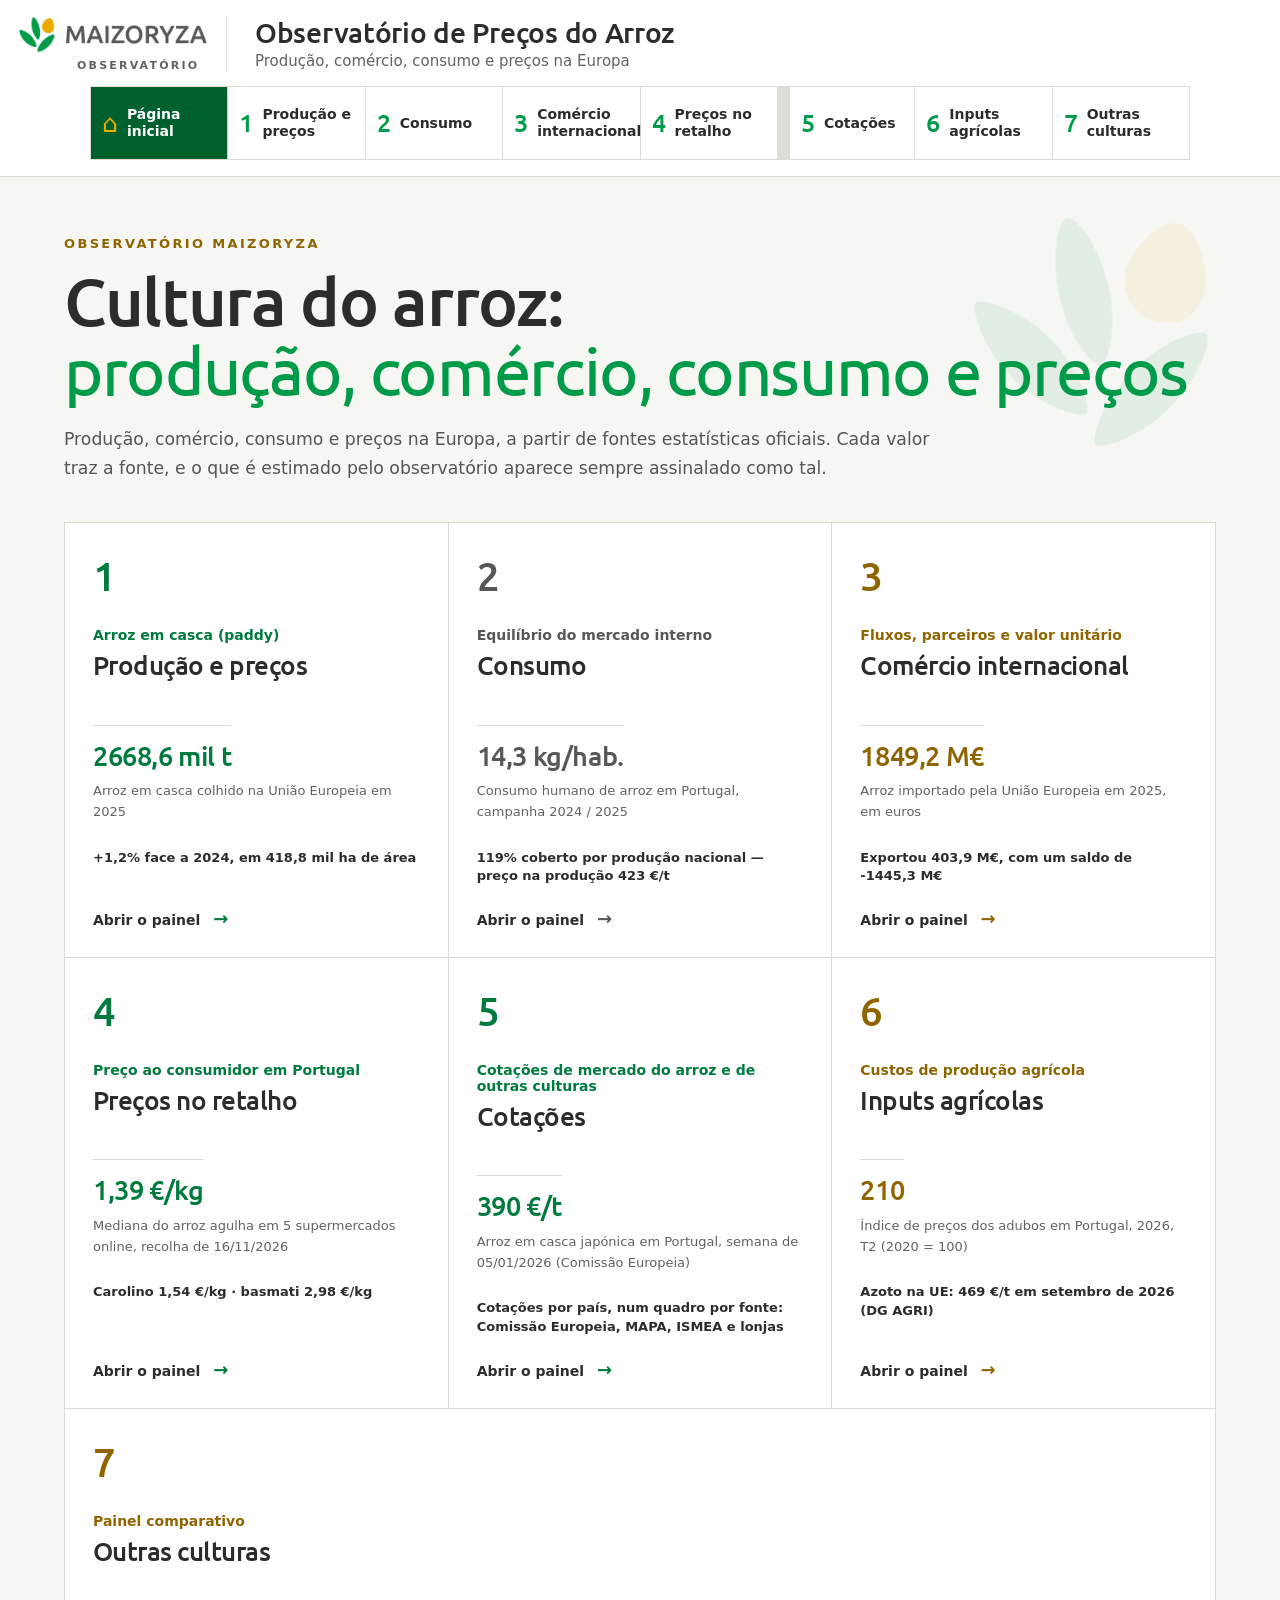
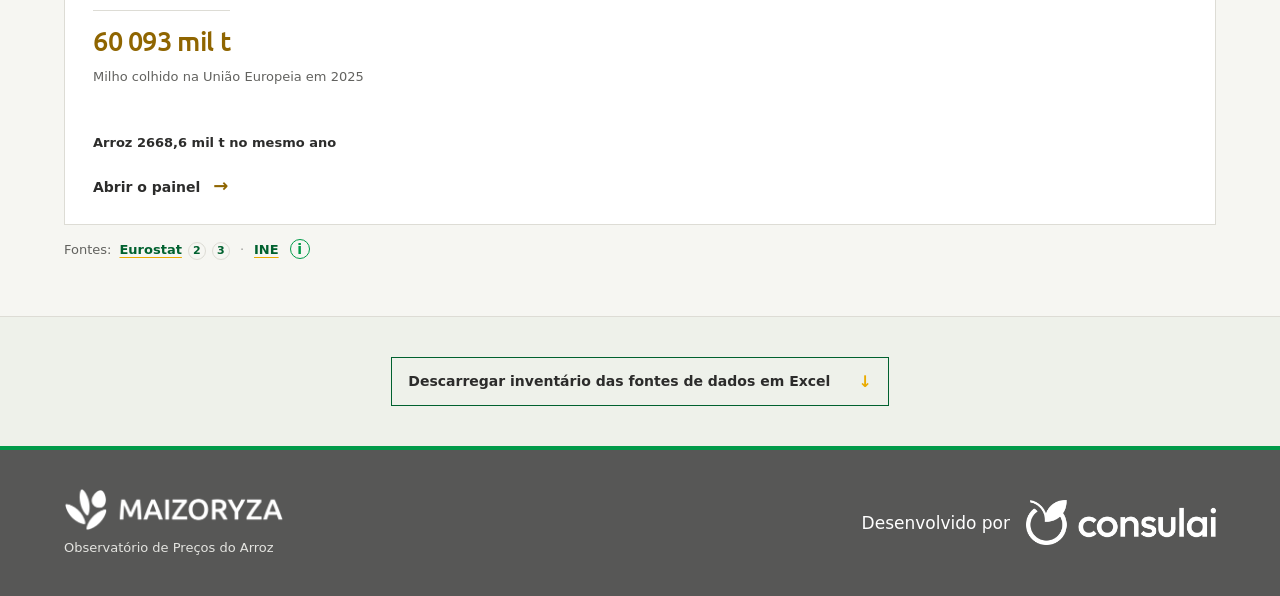
==== commit 95938e43: "Hide assistant jump elements in HTML for cleaner UI" ====
--- a/observatorio-maizoryza/index.html
+++ b/observatorio-maizoryza/index.html
@@ -1,10 +1,26 @@
-<!doctype html><html><head><meta charset=utf8><meta name=viewport content="width=device-width,initial-scale=1,viewport-fit=cover"><style>:root{color-scheme:light;box-sizing:border-box;padding-top:env(safe-area-inset-top,0px);padding-bottom:env(safe-area-inset-bottom,0px)}html{scroll-padding-top:env(safe-area-inset-top,0px)}body{margin:0;padding:0;font:14px -apple-system,BlinkMacSystemFont,sans-serif;background:#faf9f5;color:#141413}img{max-width:100%}[hidden]:not([hidden=until-found i]){display:none!important}</style></head><body>
+<!doctype html><html><head><meta charset=utf8><meta name=viewport content="width=device-width,initial-scale=1,viewport-fit=cover"><style>:root{color-scheme:light;box-sizing:border-box;padding-top:env(safe-area-inset-top,0px);padding-bottom:env(safe-area-inset-bottom,0px)}html{scroll-padding-top:env(safe-area-inset-top,0px)}body{margin:0;padding:0;font:14px -apple-system,BlinkMacSystemFont,sans-serif;background:#faf9f5;color:#141413}img{max-width:100%}[hidden]:not([hidden=until-found i]){display:none!important}.assistant-jump,.home-assistant,[class*="assistant" i],[id*="assistant" i],[aria-label*="assistente" i],[aria-label*="assistant" i],[class*="chatbot" i],[id*="chatbot" i],[class*="ai-chat" i],[id*="ai-chat" i]{display:none!important}</style></head><body>
 <title>Observatório de Preços do Arroz</title>
 <link rel="icon" type="image/png" href="./favicon.png" />
 <meta name="description" content="Produção, comércio, consumo e cotações do arroz; painel comparativo de outras culturas." />
 <link rel="stylesheet" href="./assets/index-mzf87023fc.css" />
 
 <div id="root"></div>
-<script type="module" src="./assets/index-mzfde0d0f7.js"></script>
+<script type="module" src="./assets/index-mzad734e80.js"></script>
+<script>
+(() => {
+  const hideAssistant = () => {
+    document.querySelectorAll("#assistant, .chat-panel, .home-assistant, .assistant-jump")
+      .forEach(element => {
+        element.hidden = true;
+        element.style.setProperty("display", "none", "important");
+      });
+  };
+  hideAssistant();
+  new MutationObserver(hideAssistant).observe(document.documentElement, {
+    childList: true,
+    subtree: true
+  });
+})();
+</script>
 
 </body></html>
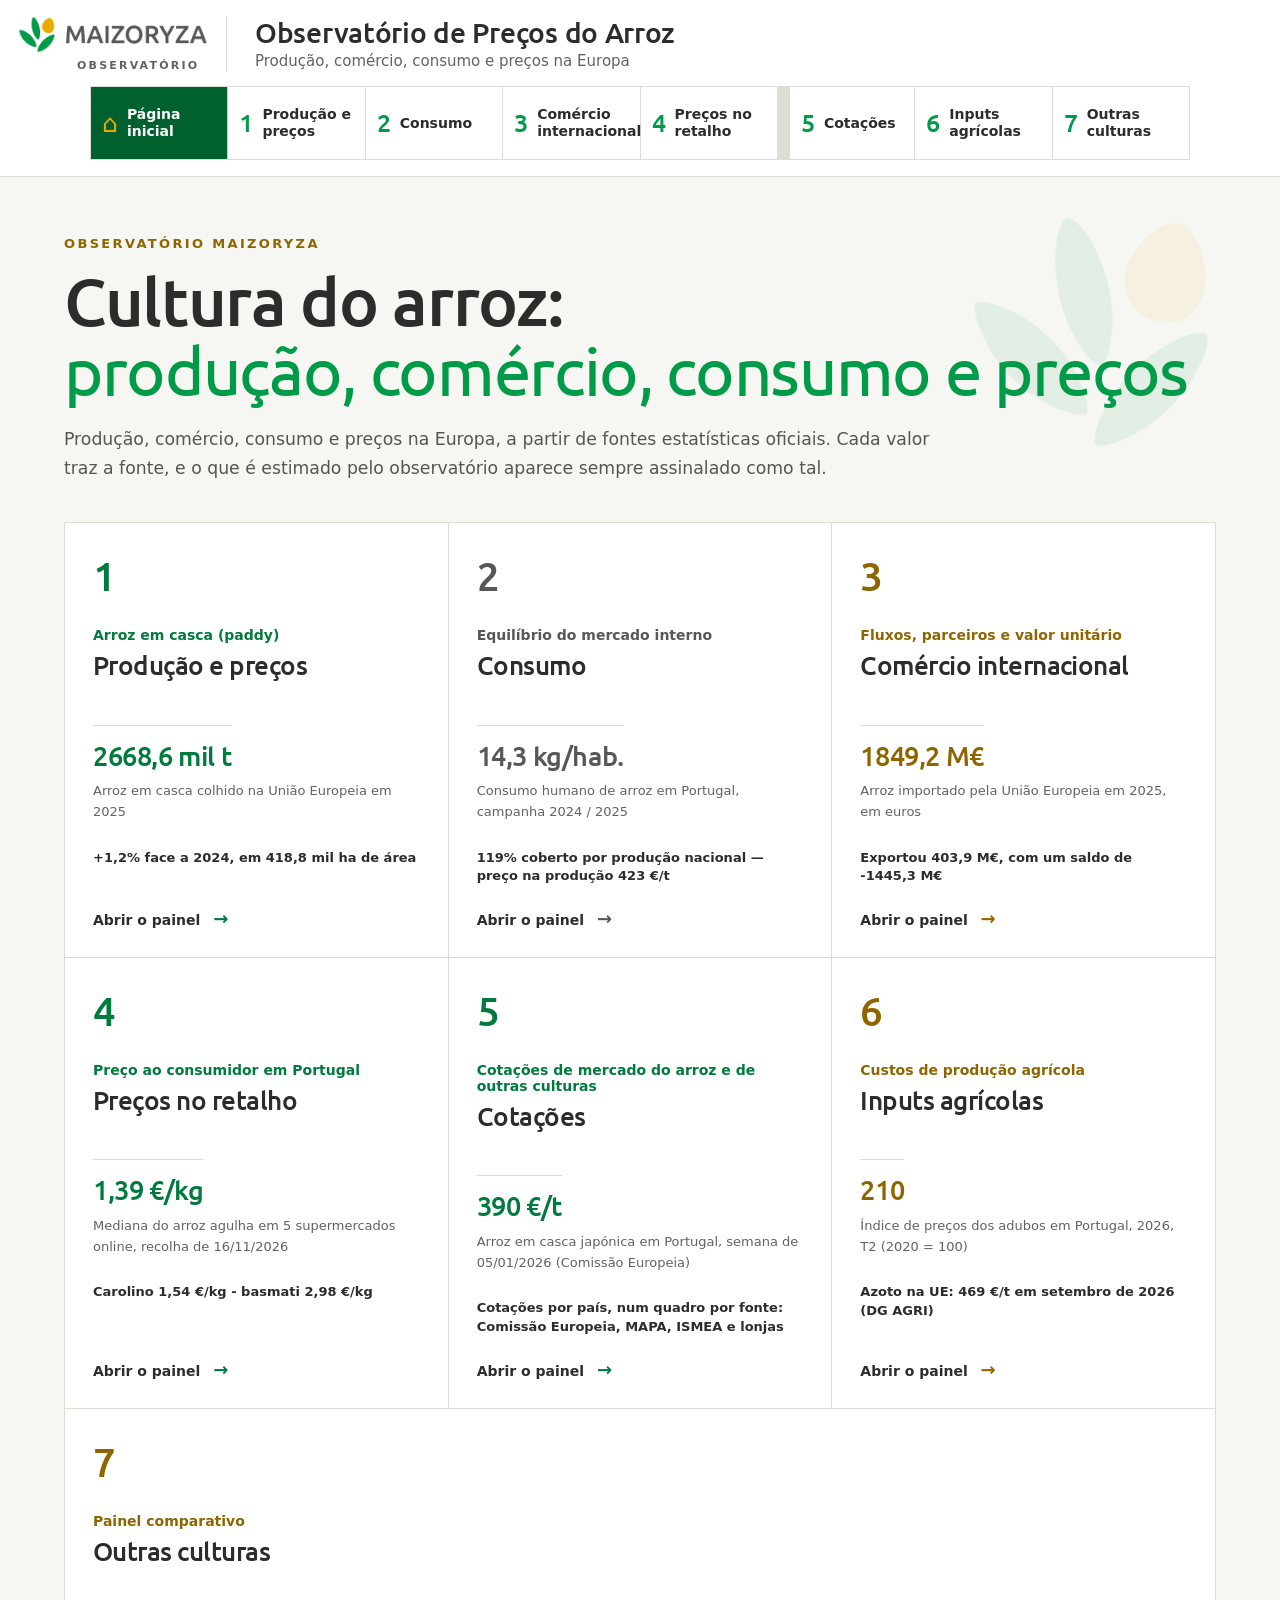
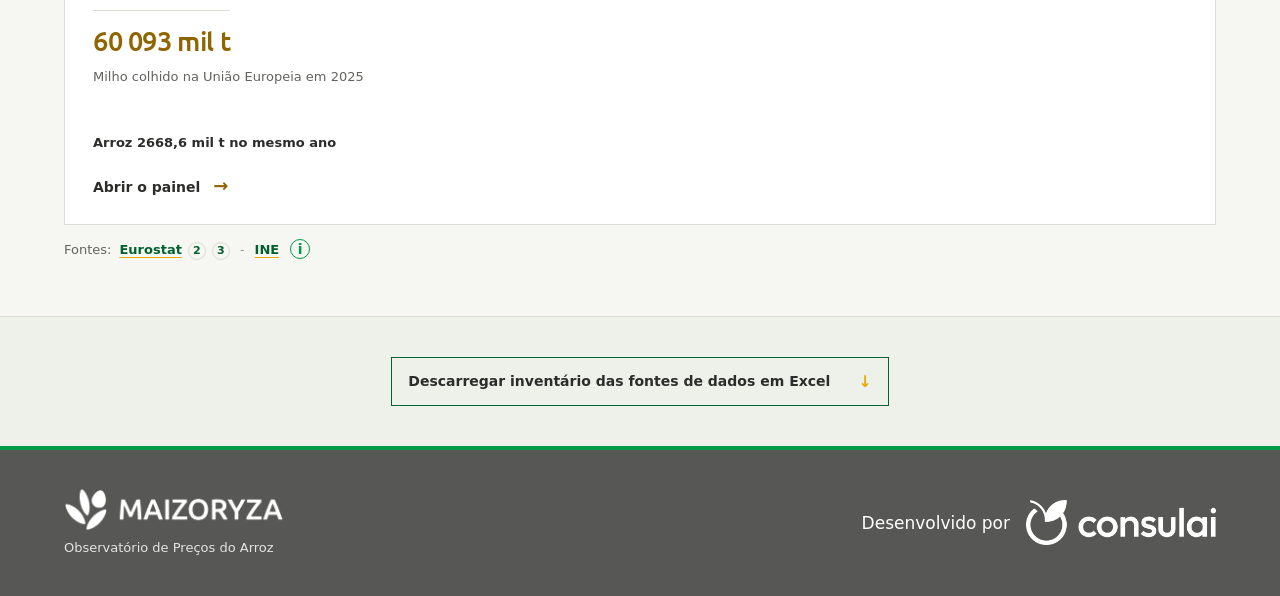
==== commit 8c375584: "Publish observatory vaga 20 updates Co-authored-by: Copilot <223556219+Copilot@users.noreply.github." ====
--- a/observatorio-maizoryza/index.html
+++ b/observatorio-maizoryza/index.html
@@ -2,10 +2,10 @@
 <title>Observatório de Preços do Arroz</title>
 <link rel="icon" type="image/png" href="./favicon.png" />
 <meta name="description" content="Produção, comércio, consumo e cotações do arroz; painel comparativo de outras culturas." />
-<link rel="stylesheet" href="./assets/index-mzf87023fc.css" />
+<link rel="stylesheet" href="./assets/index-mz4872313b.css" />
 
 <div id="root"></div>
-<script type="module" src="./assets/index-mzad734e80.js"></script>
+<script type="module" src="./assets/index-mz1d1d52bf.js"></script>
 <script>
 (() => {
   const hideAssistant = () => {
--- a/observatorio-maizoryza/assets/index-mz4872313b.css
+++ b/observatorio-maizoryza/assets/index-mz4872313b.css
@@ -0,0 +1,113 @@
+@font-face{font-family:Ubuntu;font-style:normal;font-display:swap;font-weight:400;src:url(./ubuntu-latin-400-normal-CQJ26Fy6.woff2)format("woff2"),url(./ubuntu-latin-400-normal-ChuJk2Dr.woff)format("woff")}@font-face{font-family:Ubuntu;font-style:normal;font-display:swap;font-weight:500;src:url(./ubuntu-latin-500-normal-CnjGCQfM.woff2)format("woff2"),url(./ubuntu-latin-500-normal-BMp9VhBY.woff)format("woff")}@font-face{font-family:Ubuntu;font-style:normal;font-display:swap;font-weight:700;src:url(./ubuntu-latin-700-normal-DlYwEzNn.woff2)format("woff2"),url(./ubuntu-latin-700-normal-DAmh8SsM.woff)format("woff")}@layer properties{@supports (((-webkit-hyphens:none)) and (not (margin-trim:inline))) or ((-moz-orient:inline) and (not (color:rgb(from red r g b)))){*,:before,:after,::backdrop{--tw-rotate-x:initial;--tw-rotate-y:initial;--tw-rotate-z:initial;--tw-skew-x:initial;--tw-skew-y:initial;--tw-blur:initial;--tw-brightness:initial;--tw-contrast:initial;--tw-grayscale:initial;--tw-hue-rotate:initial;--tw-invert:initial;--tw-opacity:initial;--tw-saturate:initial;--tw-sepia:initial;--tw-drop-shadow:initial;--tw-drop-shadow-color:initial;--tw-drop-shadow-alpha:100%;--tw-drop-shadow-size:initial}}}@layer theme{:root,:host{--font-sans:ui-sans-serif, system-ui, sans-serif, "Apple Color Emoji", "Segoe UI Emoji", "Segoe UI Symbol", "Noto Color Emoji";--font-mono:ui-monospace, SFMono-Regular, Menlo, Monaco, Consolas, "Liberation Mono", "Courier New", monospace;--spacing:.25rem;--default-font-family:var(--font-sans);--default-mono-font-family:var(--font-mono)}}@layer base{*,:after,:before,::backdrop{box-sizing:border-box;border:0 solid;margin:0;padding:0}::file-selector-button{box-sizing:border-box;border:0 solid;margin:0;padding:0}html,:host{-webkit-text-size-adjust:100%;tab-size:4;line-height:1.5;font-family:var(--default-font-family,ui-sans-serif, system-ui, sans-serif, "Apple Color Emoji", "Segoe UI Emoji", "Segoe UI Symbol", "Noto Color Emoji");font-feature-settings:var(--default-font-feature-settings,normal);font-variation-settings:var(--default-font-variation-settings,normal);-webkit-tap-highlight-color:transparent}hr{height:0;color:inherit;border-top-width:1px}abbr:where([title]){-webkit-text-decoration:underline dotted;text-decoration:underline dotted}h1,h2,h3,h4,h5,h6{font-size:inherit;font-weight:inherit}a{color:inherit;-webkit-text-decoration:inherit;-webkit-text-decoration:inherit;-webkit-text-decoration:inherit;-webkit-text-decoration:inherit;text-decoration:inherit}b,strong{font-weight:bolder}code,kbd,samp,pre{font-family:var(--default-mono-font-family,ui-monospace, SFMono-Regular, Menlo, Monaco, Consolas, "Liberation Mono", "Courier New", monospace);font-feature-settings:var(--default-mono-font-feature-settings,normal);font-variation-settings:var(--default-mono-font-variation-settings,normal);font-size:1em}small{font-size:80%}sub,sup{vertical-align:baseline;font-size:75%;line-height:0;position:relative}sub{bottom:-.25em}sup{top:-.5em}table{text-indent:0;border-color:inherit;border-collapse:collapse}:-moz-focusring{outline:auto}progress{vertical-align:baseline}summary{display:list-item}ol,ul,menu{list-style:none}img,svg,video,canvas,audio,iframe,embed,object{vertical-align:middle;display:block}img,video{max-width:100%;height:auto}button,input,select,optgroup,textarea{font:inherit;font-feature-settings:inherit;font-variation-settings:inherit;letter-spacing:inherit;color:inherit;opacity:1;background-color:#0000;border-radius:0}::file-selector-button{font:inherit;font-feature-settings:inherit;font-variation-settings:inherit;letter-spacing:inherit;color:inherit;opacity:1;background-color:#0000;border-radius:0}:where(select:is([multiple],[size])) optgroup{font-weight:bolder}:where(select:is([multiple],[size])) optgroup option{padding-inline-start:20px}::file-selector-button{margin-inline-end:4px}::placeholder{opacity:1}@supports (not ((-webkit-appearance:-apple-pay-button))) or (contain-intrinsic-size:1px){::placeholder{color:currentColor}@supports (color:color-mix(in lab, red, red)){::placeholder{color:color-mix(in oklab, currentcolor 50%, transparent)}}}textarea{resize:vertical}::-webkit-search-decoration{-webkit-appearance:none}::-webkit-date-and-time-value{min-height:1lh;text-align:inherit}::-webkit-datetime-edit{display:inline-flex}::-webkit-datetime-edit-fields-wrapper{padding:0}::-webkit-datetime-edit{padding-block:0}::-webkit-datetime-edit-year-field{padding-block:0}::-webkit-datetime-edit-month-field{padding-block:0}::-webkit-datetime-edit-day-field{padding-block:0}::-webkit-datetime-edit-hour-field{padding-block:0}::-webkit-datetime-edit-minute-field{padding-block:0}::-webkit-datetime-edit-second-field{padding-block:0}::-webkit-datetime-edit-millisecond-field{padding-block:0}::-webkit-datetime-edit-meridiem-field{padding-block:0}::-webkit-calendar-picker-indicator{line-height:1}:-moz-ui-invalid{box-shadow:none}button,input:where([type=button],[type=reset],[type=submit]){appearance:button}::file-selector-button{appearance:button}::-webkit-inner-spin-button{height:auto}::-webkit-outer-spin-button{height:auto}[hidden]:where(:not([hidden=until-found])){display:none!important}}@layer components;@layer utilities{.visible{visibility:visible}.absolute{position:absolute}.start{inset-inline-start:var(--spacing)}.end{inset-inline-end:var(--spacing)}.container{width:100%}@media (width>=40rem){.container{max-width:40rem}}@media (width>=48rem){.container{max-width:48rem}}@media (width>=64rem){.container{max-width:64rem}}@media (width>=80rem){.container{max-width:80rem}}@media (width>=96rem){.container{max-width:96rem}}.block{display:block}.flex{display:flex}.grid{display:grid}.hidden{display:none}.table{display:table}.transform{transform:var(--tw-rotate-x,) var(--tw-rotate-y,) var(--tw-rotate-z,) var(--tw-skew-x,) var(--tw-skew-y,)}.resize{resize:both}.blur{--tw-blur:blur(8px);filter:var(--tw-blur,) var(--tw-brightness,) var(--tw-contrast,) var(--tw-grayscale,) var(--tw-hue-rotate,) var(--tw-invert,) var(--tw-saturate,) var(--tw-sepia,) var(--tw-drop-shadow,)}}:root{--brand-green:#009b49;--brand-yellow:#eaab00;--brand-grey:#575756;--brand-deep:#00612f;--ink:#2c2c2b;--deep:#3a3a39;--paper:#f6f6f2;--card:#fff;--line:#dddcd5;--muted:#62625f;--gold:#8f6500;--orange:#d99a00;--green:#007a3d;--purple:#9a3f86;--red:#b8442a;--blue:#009b49;--deep-blue:#00612f;--pink:#ff8baa;--display:"Ubuntu", "Segoe UI", ui-sans-serif, system-ui, sans-serif;--shadow:0 20px 60px #28282617}*{box-sizing:border-box}html{scroll-behavior:smooth}body{background:var(--paper);color:var(--ink);margin:0;font-family:Inter,ui-sans-serif,system-ui,-apple-system,Segoe UI,sans-serif}button,select,textarea{font:inherit}button,a{color:inherit}.loading{min-height:100vh;color:var(--muted);place-content:center;justify-items:center;gap:16px;display:grid}.loading strong{color:var(--ink);font:500 34px var(--display)}.loader{border:3px solid #dcdcd5;border-top-color:var(--green);border-radius:50%;width:48px;height:48px;animation:1s linear infinite spin}@keyframes spin{to{transform:rotate(360deg)}}.site-header{z-index:100;-webkit-backdrop-filter:blur(16px);backdrop-filter:blur(16px);background:#fffffff2;border-bottom:1px solid #28282629;grid-template-columns:1fr auto 1fr;align-items:center;min-height:68px;padding:0 4vw;display:grid;position:sticky;top:0}.brand{cursor:pointer;background:0 0;border:0;justify-self:start;align-items:center;gap:12px;padding:0;display:inline-flex}.brand>span,.brand-seal{background:var(--ink);color:#fff;width:36px;height:36px;font:700 13px var(--display);border-radius:53% 47% 45% 55%;place-items:center;display:grid;transform:rotate(-4deg)}.brand b{letter-spacing:-.02em;font-size:16px}.site-header nav{border:1px solid var(--line);background:#ecece6;border-radius:999px;gap:7px;padding:5px;display:flex}.site-header nav button{cursor:pointer;background:0 0;border:0;border-radius:999px;min-width:46px;height:31px;font-size:13px;font-weight:800}.site-header nav button.active{background:var(--ink);color:#fff;box-shadow:0 3px 10px #2828262e}.assistant-jump{border-bottom:1px solid var(--gold);justify-self:end;padding-bottom:4px;font-size:13px;font-weight:800;text-decoration:none}.intro-hero{grid-template-columns:1.35fr .65fr;align-items:center;gap:8vw;max-width:1500px;min-height:520px;margin:0 auto;padding:90px 5vw 72px;display:grid;overflow:hidden}.eyebrow{color:var(--gold);letter-spacing:.18em;text-transform:uppercase;font-size:12px;font-weight:850}.intro-copy h1,.panel-heading h1,.panel-card h2,.visual-head h2,.section-title h2,.country-triptych h2{font-family:var(--display);font-weight:500}.intro-copy h1{letter-spacing:-.055em;margin:15px 0 25px;font-size:clamp(52px,7vw,105px);line-height:.91}.intro-copy h1 em{color:var(--gold);font-weight:400}.intro-copy>p{color:#555553;max-width:730px;margin:0;font-size:clamp(16px,1.5vw,20px);line-height:1.65}.fresh-strip{color:var(--muted);text-transform:uppercase;letter-spacing:.09em;align-items:center;gap:18px;margin-top:36px;font-size:13px;display:flex}.fresh-strip span{align-items:baseline;gap:6px;display:inline-flex}.fresh-strip b{color:var(--ink);font:500 25px var(--display);letter-spacing:0}.fresh-strip i{background:var(--gold);border-radius:50%;width:4px;height:4px}.rice-orbit{aspect-ratio:1;border:1px solid #28282640;border-radius:50%;place-items:center;width:min(31vw,370px);display:grid;position:relative}.rice-orbit:before,.rice-orbit:after{content:"";border:1px dashed #ba873073;border-radius:50%;position:absolute;inset:13%;transform:rotate(18deg)scaleY(.62)}.rice-orbit:after{transform:rotate(-48deg)scaleY(.62)}.rice-orbit b{z-index:2;background:var(--ink);color:#fff;text-align:center;width:118px;height:118px;font:500 20px/1.25 var(--display);border-radius:50%;place-items:center;display:grid;position:relative;box-shadow:0 0 0 13px #28282614}.rice-orbit span{z-index:3;border:1px solid var(--line);background:var(--card);color:var(--muted);letter-spacing:.1em;text-transform:uppercase;padding:7px 10px;font-size:11px;font-weight:800;position:absolute}.rice-orbit span:first-child{top:9%;left:8%}.rice-orbit span:nth-child(2){top:38%;right:-5%}.rice-orbit span:nth-child(3){bottom:7%;left:16%}.panel-launcher{grid-template-columns:repeat(5,1fr);max-width:1680px;margin:0 auto;padding:0 5vw 90px;display:grid}.panel-card{--panel-color:var(--green);border:1px solid var(--line);background:var(--card);text-align:left;cursor:pointer;border-left:0;flex-direction:column;align-items:flex-start;min-height:330px;padding:28px;transition:transform .2s,box-shadow .2s,background .2s;display:flex}.panel-card:first-child{border-left:1px solid var(--line)}.panel-card:hover{z-index:2;box-shadow:var(--shadow);background:#fff;transform:translateY(-8px)}.panel-card>span{color:var(--panel-color);font:500 40px var(--display)}.panel-card>small{color:var(--panel-color);letter-spacing:.15em;text-transform:uppercase;margin-top:36px;font-size:11px;font-weight:850}.panel-card h2{letter-spacing:-.035em;margin:8px 0 13px;font-size:28px;line-height:1.08}.panel-card p{color:var(--muted);margin:0;font-size:14px;line-height:1.6}.panel-card>b{margin-top:auto;padding-top:20px;font-size:13px}.panel-card>b i{color:var(--panel-color);margin-left:8px;font-size:18px;font-style:normal}.home-lower{border-top:1px solid var(--line);background:#eef1ea;grid-template-columns:minmax(0,1.55fr) minmax(340px,.45fr);gap:40px;padding:85px 5vw;display:grid}.source-overview{justify-self:end;width:100%;max-width:1030px}.section-title h2{letter-spacing:-.04em;margin:8px 0 10px;font-size:44px}.section-title p{color:var(--muted);margin:0 0 28px}.source-list{background:var(--line);border:1px solid var(--line);grid-template-columns:repeat(2,1fr);gap:1px;display:grid}.source-list a{background:var(--card);grid-template-columns:1fr auto;gap:7px 16px;min-height:110px;padding:18px;text-decoration:none;transition:background .2s;display:grid}.source-list a:hover{background:#fff}.source-list b{font-family:var(--display);font-size:19px}.source-list span{color:var(--muted);grid-column:1/-1;font-size:13px;line-height:1.5}.source-list small{border-radius:99px;grid-area:1/2;align-self:start;padding:5px 7px;font-size:10px;font-weight:850}.status-live{color:#00612f;background:#dff0e5}.status-reference{color:#2f5f40;background:#eaf5ee}.excel-download{border:1px solid var(--ink);width:100%;color:inherit;font:inherit;text-align:left;cursor:pointer;background:0 0;justify-content:space-between;align-items:center;gap:14px;margin-top:16px;padding:14px 16px;font-size:12px;font-weight:850;text-decoration:none;display:flex}.excel-download:hover{background:var(--ink);color:#fff}.excel-download span{color:var(--gold);font-size:16px}.dashboard-shell{grid-template-columns:minmax(0,1fr) 350px;align-items:start;gap:26px;max-width:1580px;margin:0 auto;padding:58px 4vw 90px;display:grid}.dashboard-main{gap:24px;min-width:0;display:grid}.dashboard-shell aside{scrollbar-width:thin;gap:18px;max-height:calc(100vh - 105px);display:grid;position:sticky;top:88px;overflow:auto}.panel-heading{border-bottom:1px solid var(--line);grid-template-columns:auto 1fr auto;align-items:end;gap:22px;min-height:150px;padding:5px 8px 24px;display:grid}.panel-index{font:500 clamp(54px, 6vw, 86px)/.8 var(--display);letter-spacing:-.05em}.panel-heading h1{letter-spacing:-.045em;margin:7px 0 0;font-size:clamp(39px,4.2vw,67px);line-height:.96}.data-stamp{border:1px solid var(--line);background:var(--card);color:var(--muted);text-transform:uppercase;letter-spacing:.08em;align-self:center;padding:12px 14px;font-size:11px}.data-stamp b{color:var(--ink);font:500 25px var(--display);letter-spacing:0;margin-top:3px;display:block}.data-stamp.experimental{color:#2f5f40;background:#eaf5ee}.data-stamp.experimental b{font-size:17px}.kpi-grid{background:var(--line);border:1px solid var(--line);grid-template-columns:repeat(4,1fr);gap:1px;display:grid}.kpi-grid.kpi-five{grid-template-columns:repeat(5,1fr)}.kpi{background:var(--card);flex-direction:column;justify-content:space-between;min-height:145px;padding:21px;display:flex}.kpi>span{color:var(--muted);letter-spacing:.12em;text-transform:uppercase;font-size:11px;font-weight:850}.kpi strong{font:500 clamp(25px, 2.4vw, 39px)/1 var(--display);letter-spacing:-.035em;white-space:nowrap;margin:13px 0 7px}.kpi small{color:var(--muted);font-size:12px}.kpi-dark{background:var(--ink);color:#fff}.kpi-warm{background:#eaf5ee}.visual-card{border:1px solid var(--line);background:var(--card);padding:clamp(23px,3vw,38px);scroll-margin-top:90px;box-shadow:0 12px 35px #28282608}.visual-head{justify-content:space-between;align-items:flex-start;gap:24px;margin-bottom:25px;display:flex}.visual-head>div:first-child>span{color:var(--gold);letter-spacing:.16em;text-transform:uppercase;font-size:11px;font-weight:850}.visual-head h2{letter-spacing:-.035em;margin:6px 0 7px;font-size:clamp(27px,3vw,43px)}.visual-head p{color:var(--muted);margin:0;font-size:13px;line-height:1.5}.chart-legend{border-top:1px solid var(--line);max-width:900px;color:var(--muted);text-align:center;flex-wrap:wrap;justify-content:center;align-items:center;gap:10px 22px;margin:18px auto 0;padding:13px 18px 0;font-size:14px;line-height:1.4;display:flex}.chart-legend>span{align-items:center;gap:8px;display:inline-flex}.chart-legend i{border-radius:3px;flex:none;width:20px;height:4px;font-style:normal}.chart-legend-note{color:var(--muted);opacity:.85;flex-basis:100%;margin-top:2px;font-size:13px}.chart-legend i.legend-symbol{width:auto;height:auto;font-size:16px}.chart-legend i.legend-axis-x{height:4px}.chart-legend i.legend-axis-y{background:var(--brand-deep);width:4px;height:16px}.chart-legend i.legend-axis-x{background:var(--brand-deep)}.chart-legend i.legend-bubble{background:var(--brand-deep);opacity:.45;border-radius:50%;width:15px;height:15px}.chart-legend i.trade-import,.chart-legend i.trade-export,.chart-legend i.legend-import,.chart-legend i.legend-export{border-radius:2px;height:9px}.two-columns{grid-template-columns:1fr 1fr;align-items:start;gap:24px;display:grid}.consumption-grid{grid-template-columns:minmax(0,1.6fr) minmax(280px,.4fr);gap:24px;display:grid}.line-chart,.bubble-chart{min-width:0;position:relative}.line-chart svg,.bubble-chart svg{width:100%;height:auto;display:block;overflow:visible}.grid{stroke:#e6e6e0;stroke-width:1px}.axis{fill:#71716e;font-family:Inter,sans-serif;font-size:12px}.axis-title{fill:#62625f;font-size:13px;font-weight:700}.plot-point{stroke:#fff;stroke-width:2px;cursor:crosshair;transition:r .15s}.plot-point:hover{r:8}.chart-tip{z-index:4;background:var(--deep);color:#fff;pointer-events:none;min-width:135px;padding:10px 12px;position:absolute;transform:translate(-50%,calc(-100% - 12px));box-shadow:0 10px 25px #0000002e}.chart-tip:after{content:"";border:6px solid #0000;border-top-color:var(--deep);position:absolute;top:100%;left:50%;transform:translate(-50%)}.chart-tip b,.chart-tip span,.chart-tip strong,.chart-tip small{display:block}.chart-tip b{font-size:12px}.chart-tip span{color:#c9c9c4;font-size:11px}.chart-tip strong{color:#f3c94d;margin-top:3px;font-size:14px}.chart-tip small{max-width:160px;margin-top:4px;font-size:10px;line-height:1.35}.hover-point{cursor:crosshair;pointer-events:all}.empty-state{min-height:250px;color:var(--muted);place-items:center;font-size:14px;display:grid}.bar-list{display:grid}.bar-row{text-align:left;cursor:default;background:0 0;border:0;border-bottom:1px solid #e7e7e1;grid-template-columns:31px minmax(95px,145px) 1fr minmax(75px,auto);align-items:center;gap:11px;min-height:47px;padding:6px 4px;display:grid}.bar-row:not(:disabled){cursor:pointer}.bar-row:not(:disabled):hover{background:#f3f6f1}.bar-rank{color:var(--gold);font:500 14px var(--display)}.bar-label{font-size:13px;font-weight:750}.bar-label small{color:var(--muted);margin-top:2px;font-size:10px;font-weight:500;display:block}.bar-track{background:#ebebe6;height:8px;overflow:hidden}.bar-track i{height:100%;display:block}.bar-row strong{text-align:right;white-space:nowrap;font-size:12px}.bubble{cursor:pointer}.bubble circle{opacity:.84;stroke:#fff;stroke-width:2px;transition:opacity .2s,filter .2s}.bubble:hover circle{opacity:1;filter:drop-shadow(0 4px 6px #0003)}.bubble text{fill:#fff;pointer-events:none;font-size:10px;font-weight:900}.inline-tip{border-left:3px solid var(--gold);background:#eef6f0;align-items:center;gap:10px;min-height:43px;padding:9px 12px;font-size:12px;display:flex}.inline-tip span{color:var(--muted)}.inline-tip strong{margin-left:auto}.volatility-chip,.metric-pill{border:1px solid var(--line);background:var(--paper);color:var(--muted);text-transform:uppercase;letter-spacing:.08em;white-space:nowrap;padding:10px 12px;font-size:11px}.volatility-chip b{color:var(--ink);font:500 24px var(--display);letter-spacing:0;margin-top:4px;display:block}.method-banner{border-left:4px solid var(--gold);background:#eaf5ee;grid-template-columns:auto 1fr auto;align-items:center;gap:18px;padding:18px 22px;display:grid}.method-banner b{font-family:var(--display);font-size:18px}.method-banner p{margin:0;font-size:13px;line-height:1.45}.method-banner span{max-width:220px;color:var(--muted);font-size:11px}.gauge-card{min-height:100%}.gauge-wrap{max-width:290px;margin:32px auto 10px}.gauge{aspect-ratio:1;border-radius:50%;width:100%;position:relative;transform:rotate(-135deg)}.gauge:after{content:"";background:var(--card);border-radius:50%;position:absolute;inset:21%}.gauge>div{z-index:2;text-align:center;place-content:center;justify-items:center;display:grid;position:absolute;inset:21%;transform:rotate(135deg)}.gauge strong{font:500 42px var(--display);letter-spacing:-.04em}.gauge span{color:var(--muted);text-transform:uppercase;letter-spacing:.09em;font-size:11px}.gauge-scale{color:var(--muted);justify-content:space-between;margin-top:-38px;font-size:10px;display:flex}.gauge-scale b{color:var(--gold)}.gauge-note{border-top:1px solid var(--line);color:var(--muted);margin:28px 0 0;padding-top:14px;font-size:12px;line-height:1.5}.country-triptych{background:var(--line);border:1px solid var(--line);grid-template-columns:repeat(3,1fr);gap:1px;display:grid}.country-triptych article{--country-color:var(--green);background:var(--card);padding:27px;position:relative;overflow:hidden}.country-triptych article:before{content:"";background:var(--country-color);width:5px;position:absolute;inset:0 auto 0 0}.country-triptych article>span{color:var(--country-color);letter-spacing:.16em;font-size:12px;font-weight:900}.country-triptych h2{margin:8px 0 24px;font-size:32px}.country-triptych article>strong{color:var(--country-color);font:500 43px var(--display);margin-bottom:24px;display:block}.country-triptych article>strong small{color:var(--muted);font:500 15px Inter,sans-serif}.country-triptych dl{gap:8px;margin:0;display:grid}.country-triptych dl div{border-top:1px solid var(--line);justify-content:space-between;gap:12px;padding-top:8px;display:flex}.country-triptych dt{color:var(--muted);font-size:11px}.country-triptych dd{margin:0;font-size:12px;font-weight:800}.profile-matrix{border-top:1px solid var(--line)}.profile-head,.profile-row{border-bottom:1px solid var(--line);grid-template-columns:155px repeat(3,1fr);align-items:center;gap:18px;padding:14px 0;display:grid}.profile-head{color:var(--muted);text-transform:uppercase;letter-spacing:.08em;font-size:11px}.profile-head b{text-align:center}.profile-row>strong{font:500 17px var(--display)}.profile-cell{grid-template-columns:1fr minmax(88px,auto);align-items:center;gap:8px;display:grid}.profile-cell>span{background:#ebebe6;height:10px;overflow:hidden}.profile-cell i{height:100%;display:block}.profile-cell b{text-align:right;font-size:11px}.filter-panel,.chat-panel{border:1px solid var(--line);background:var(--card);box-shadow:0 10px 28px #2828260d}.filter-panel{padding:20px}.aside-title{border-bottom:1px solid var(--line);justify-content:space-between;gap:15px;margin-bottom:15px;padding-bottom:13px;display:flex}.aside-title span{font:500 23px var(--display)}.aside-title small{max-width:125px;color:var(--muted);text-align:right;font-size:10px}.filter-panel>label{color:var(--muted);letter-spacing:.08em;text-transform:uppercase;gap:6px;margin-top:12px;font-size:11px;font-weight:800;display:grid}.filter-panel select{border:1px solid var(--line);background:var(--paper);width:100%;min-height:40px;color:var(--ink);border-radius:0;padding:0 10px;font-size:13px}.filter-panel fieldset{border:1px solid var(--line);margin:17px 0 0;padding:12px}.filter-panel legend{text-transform:uppercase;letter-spacing:.08em;padding:0 5px;font-size:11px;font-weight:800}.filter-panel legend small{color:var(--muted)}.checks{gap:6px;max-height:150px;display:grid;overflow:auto}.checks label{align-items:center;gap:7px;font-size:12px;display:flex}.filter-note{border-left:2px solid var(--gold);color:var(--muted);background:#f1f5ef;margin:14px 0 0;padding:10px;font-size:10px;line-height:1.45}.chat-panel{flex-direction:column;min-height:380px;display:flex}.chat-home{place-self:start;max-width:400px;min-height:570px}.chat-head{border-bottom:1px solid var(--line);align-items:center;gap:10px;padding:15px 17px;display:flex}.chat-head>span{background:var(--ink);color:#eaab00;border-radius:50%;place-items:center;width:31px;height:31px;display:grid}.chat-head b,.chat-head small{display:block}.chat-head small{color:var(--muted);margin-top:2px;font-size:9px}.chat-suggestions{border-bottom:1px solid var(--line);gap:5px;padding:9px 12px;display:flex;overflow-x:auto}.chat-suggestions button{border:1px solid var(--line);max-width:180px;color:var(--muted);text-align:left;cursor:pointer;background:0 0;flex:none;padding:6px 8px;font-size:9px}.chat-suggestions button:hover{border-color:var(--gold);color:var(--ink)}.messages{background:#f3f3ef;align-content:start;gap:9px;min-height:170px;max-height:255px;padding:12px;display:grid;overflow:auto}.chat-home .messages{max-height:360px}.message{background:var(--card);border:1px solid #dfdfd8;max-width:91%;padding:10px 11px;font-size:11px;line-height:1.45}.message.user{background:var(--ink);color:#fff;border-color:var(--ink);justify-self:end}.message p{margin:0}.message>small{color:var(--muted);border-top:1px solid #68756f38;margin-top:8px;padding-top:7px;font-size:9px;line-height:1.45;display:block}.message>small b{color:var(--gold);text-transform:uppercase;letter-spacing:.07em;margin-bottom:2px;display:block}.message>span{color:#2f5f40;margin-top:7px;font-size:9px;font-weight:750;display:block}.chart-link{border:0;border-top:1px solid var(--line);width:100%;color:var(--ink);text-align:left;cursor:pointer;background:0 0;justify-content:space-between;margin-top:8px;padding:8px 0 0;font-size:10px;font-weight:850;display:flex}.chart-link i{color:var(--gold);font-style:normal}.chat-panel form{border-top:1px solid var(--line);background:var(--card);grid-template-columns:1fr 38px;gap:7px;padding:10px;display:grid}.chat-panel textarea{resize:none;border:1px solid var(--line);background:var(--paper);min-height:53px;color:var(--ink);border-radius:0;padding:9px;font-size:11px;line-height:1.35}.chat-panel form button{background:var(--gold);color:#fff;cursor:pointer;border:0;font-size:18px}.chat-foot{color:var(--muted);text-align:center;margin:0;padding:0 11px 10px;font-size:9px}.panel-footer{border-top:1px solid var(--line);background:#efefea;grid-template-columns:repeat(4,1fr);display:grid}.panel-footer button{border:0;border-right:1px solid var(--line);text-align:left;cursor:pointer;background:0 0;align-items:center;gap:14px;min-height:100px;padding:20px 3vw;display:flex}.panel-footer button:hover{background:var(--card)}.panel-footer span{color:var(--gold);font:500 25px var(--display)}.panel-footer b{font-size:13px}footer{background:var(--deep);color:#fff;grid-template-columns:1fr auto 1fr;align-items:center;gap:20px;min-height:145px;padding:35px 4vw;display:grid}footer>div{align-items:center;gap:12px;display:flex}footer>p{color:#c7c7c2;text-align:center;font-size:11px}footer>button{color:#eaab00;cursor:pointer;background:0 0;border:0;justify-self:end;font-size:12px}@media (width<=1180px){.dashboard-shell{grid-template-columns:minmax(0,1fr) 315px;padding-left:2.5vw;padding-right:2.5vw}.kpi-grid.kpi-five{grid-template-columns:repeat(3,1fr)}.kpi-grid.kpi-five .kpi:nth-child(n+4){min-height:115px}.two-columns{grid-template-columns:1fr}.panel-launcher{background:var(--line);grid-template-columns:repeat(2,1fr);gap:1px}.panel-card{border:0}}@media (width<=820px){.site-header{grid-template-columns:1fr auto;padding:0 16px}.site-header nav{display:none}.assistant-jump{font-size:11px}.intro-hero{grid-template-columns:1fr;min-height:auto;padding:68px 22px 45px}.rice-orbit{justify-self:center;width:280px}.panel-launcher{background:0 0;grid-template-columns:1fr;gap:10px;padding:0 22px 60px}.panel-card{border:1px solid var(--line);min-height:260px}.home-lower{grid-template-columns:1fr;padding:60px 22px}.source-list{grid-template-columns:1fr}.chat-home{width:100%;max-width:none}.dashboard-shell{grid-template-columns:1fr;padding:35px 16px 65px}.dashboard-shell aside{max-height:none;position:static;overflow:visible}.panel-heading{grid-template-columns:auto 1fr;min-height:120px}.data-stamp{grid-column:1/-1;justify-self:start}.kpi-grid,.kpi-grid.kpi-five{grid-template-columns:repeat(2,1fr)}.consumption-grid,.country-triptych,.method-banner{grid-template-columns:1fr}.profile-head,.profile-row{grid-template-columns:100px repeat(3,minmax(120px,1fr));min-width:600px}.profile-matrix{overflow-x:auto}.panel-footer{grid-template-columns:repeat(2,1fr)}footer{text-align:center;grid-template-columns:1fr}footer>div,footer>button{justify-self:center}footer>p{margin:0}}@media (width<=520px){.brand b{display:none}.intro-copy h1{font-size:49px}.fresh-strip{flex-direction:column;align-items:flex-start;gap:8px}.fresh-strip i{display:none}.rice-orbit{width:240px}.kpi-grid,.kpi-grid.kpi-five{grid-template-columns:1fr}.visual-head{flex-direction:column}.bar-row{grid-template-columns:25px 100px 1fr}.bar-row strong{text-align:left;grid-column:2/-1}.panel-footer{grid-template-columns:1fr}}.site-header{grid-template-columns:190px minmax(0,1fr) 160px;gap:18px;min-height:82px;padding:8px 3vw}.consulai-link{justify-self:start;align-items:center;min-height:44px;text-decoration:none;display:inline-flex}.consulai-link img{object-fit:contain;width:70px;height:58px;display:block}.site-header .top-panel-nav{border:1px solid var(--line);background:var(--line);border-radius:0;grid-template-columns:repeat(6,minmax(100px,1fr));gap:1px;min-width:0;padding:0;display:grid;overflow-x:auto}.site-header .top-panel-nav button{background:var(--card);text-align:left;border-radius:0;align-items:center;gap:8px;min-width:100px;height:48px;padding:7px 9px;display:flex}.site-header .top-panel-nav button span{color:var(--gold);font:500 17px var(--display)}.site-header .top-panel-nav button.active{background:var(--ink)}.assistant-jump{text-align:right;font-size:14px}.panel-footer{grid-template-columns:repeat(5,1fr)}.panel-footer button.active{background:var(--ink);color:#fff}.panel-footer button.active span{color:#eaab00}.exchange-note{border-left:4px solid var(--green);background:#fffdf8c2;gap:3px;width:max-content;max-width:100%;margin-top:23px;padding:13px 16px;text-decoration:none;display:grid;box-shadow:0 8px 24px #2828260d}.exchange-note span{color:var(--muted);letter-spacing:.08em;text-transform:uppercase;font-size:12px;font-weight:850}.exchange-note b{font:500 19px var(--display)}.exchange-note small{color:var(--muted);font-size:13px}.dashboard-shell{grid-template-columns:minmax(0,1fr) 385px;gap:30px;max-width:1680px}.panel-card p{font-size:16px;line-height:1.65}.visual-head p{font-size:15px;line-height:1.55}.chart-legend,.axis{font-size:15px}.bar-row strong,.chart-tip b{font-size:14px}.chart-tip span{font-size:13px}.chart-tip strong{font-size:16px}.chart-tip small{font-size:12px}.inline-tip{font-size:14px}.method-banner span,.filter-panel>label{font-size:13px}.checks{gap:8px;max-height:190px}.chat-head{padding:17px 18px}.chat-suggestions button{max-width:230px;padding:8px 10px;font-size:12px;line-height:1.35}.messages{gap:11px;min-height:210px;max-height:330px}.message{padding:12px 13px;font-size:15px;line-height:1.5}.chat-panel textarea{min-height:66px;font-size:15px;line-height:1.45}.chat-home{max-width:440px}.chart-source{border-top:1px solid var(--line);color:var(--muted);margin-top:22px;padding-top:10px;font-size:13px;line-height:1.4}.chart-source a{color:var(--ink);-webkit-text-decoration-color:var(--gold);-webkit-text-decoration-color:var(--gold);-webkit-text-decoration-color:var(--gold);text-decoration-color:var(--gold);text-underline-offset:3px}.grain-list{display:grid}.grain-row{text-align:left;background:0 0;border:0;border-bottom:1px solid #e7e7e1;grid-template-columns:34px minmax(130px,190px) minmax(220px,1fr) minmax(95px,auto);align-items:center;gap:13px;min-height:58px;padding:8px 4px;display:grid}.grain-row:not(:disabled){cursor:pointer}.grain-row:not(:disabled):hover{background:#f3f6f1}.grain-track{flex-wrap:wrap;align-content:center;gap:4px 3px;min-height:30px;display:flex}.grain-track i{background:linear-gradient(135deg,#fff9db,#dfca8d);border:1px solid #b89c5a;border-radius:80% 20%;width:14px;height:7px;display:block;transform:rotate(-17deg);box-shadow:inset -2px -1px 2px #664c1826}.grain-row strong{text-align:right;white-space:nowrap;font-size:15px}.trade-area-chart svg,.dumbbell-chart svg{width:100%;height:auto;display:block;overflow:visible}.balance-label{paint-order:stroke;stroke:var(--card);stroke-width:4px;font-size:14px;font-weight:850}.symbol-legend{color:var(--muted);justify-content:flex-end;gap:18px;margin:0 0 6px;font-size:14px;font-weight:750;display:flex}.symbol-legend span{align-items:center;gap:6px;display:inline-flex}.symbol-legend i{font-style:normal}.dumbbell-line{stroke:#c4c4bf;stroke-width:5px;stroke-linecap:round}.dumbbell-symbol{pointer-events:none;font-size:15px}.dumbbell-value{fill:var(--ink);paint-order:stroke;stroke:var(--card);stroke-width:4px;font-size:14px;font-weight:800}.year-axis{font-size:17px;font-weight:800}.nested-bars{gap:15px;padding:8px 0;display:grid}.nested-row{grid-template-columns:62px 1fr 180px;align-items:center;gap:16px;display:grid}.nested-row>strong{font:500 17px var(--display)}.nested-track{background:#ebebe6;height:34px;position:relative}.nested-track i{display:block;position:absolute;left:0}.nested-import{background:var(--orange);height:34px;top:0}@supports (color:color-mix(in lab, red, red)){.nested-import{background:color-mix(in srgb, var(--orange) 45%, white)}}.nested-export{background:#007a3d;height:16px;top:9px}.nested-row>span{grid-template-columns:1fr 1fr;gap:9px;font-size:13px;display:grid}.nested-row>span b:first-child{color:#8f6500}.nested-row>span b:last-child{color:#00612f}.legend-import,.legend-export{width:18px;height:9px;display:inline-block}.legend-import{background:var(--orange)}@supports (color:color-mix(in lab, red, red)){.legend-import{background:color-mix(in srgb, var(--orange) 45%, white)}}.legend-export{background:#007a3d}.bubble circle{opacity:1;stroke:#fff;stroke-width:4px;filter:drop-shadow(0 5px 7px #2828262e)}.bubble text.bubble-code{fill:var(--ink);paint-order:stroke;stroke:var(--card);stroke-width:4px;font-size:14px;font-weight:900}@media (width<=1280px){.site-header{grid-template-columns:150px minmax(0,1fr) 125px;padding-left:18px;padding-right:18px}.consulai-link img{width:66px;height:55px}.site-header .top-panel-nav{grid-template-columns:repeat(6,minmax(82px,1fr))}.site-header .top-panel-nav button{min-width:82px}.site-header .top-panel-nav button b{font-size:11px}.dashboard-shell{grid-template-columns:minmax(0,1fr) 340px}}@media (width<=900px){.site-header{grid-template-columns:1fr auto;position:relative}.site-header .top-panel-nav{grid-area:2/1/auto/-1;width:100%;display:grid}.assistant-jump{font-size:13px}.dashboard-shell{grid-template-columns:1fr}.dashboard-shell aside{max-height:none;position:static;overflow:visible}.grain-row{grid-template-columns:30px minmax(110px,160px) 1fr}.grain-row strong{text-align:left;grid-column:2/-1}.nested-row{grid-template-columns:50px 1fr}.nested-row>span{grid-column:2}}@media (width<=600px){.site-header .top-panel-nav{grid-template-columns:repeat(6,95px)}.site-header .top-panel-nav button b{display:none}.site-header .top-panel-nav button{justify-content:center;min-width:95px}.panel-footer{grid-template-columns:1fr}.grain-row{grid-template-columns:25px 1fr}.grain-track,.grain-row strong{grid-column:2}.chart-legend{gap:8px 16px}}body{font-size:16px}.site-header{grid-template-columns:225px minmax(720px,1fr) 175px;gap:24px;min-height:98px;padding-top:10px;padding-bottom:10px}.consulai-link img{object-fit:contain;object-position:left center;width:205px;height:58px}.assistant-jump{font-size:15px;line-height:1.35}.eyebrow{font-size:13px}.panel-card p{font-size:17px}.panel-card>small,.panel-card>b{font-size:14px}.section-title p{font-size:17px;line-height:1.55}.source-list span{font-size:16px}.source-list small{font-size:12px}.excel-download{font-size:14px}.data-stamp{font-size:13px;line-height:1.35}.kpi>span{font-size:14px}.kpi small{font-size:15px}.visual-head>div:first-child>span{font-size:14px}.visual-head p,.chart-legend,.axis{font-size:16px}.axis-title{font-size:17px}.bar-label{font-size:16px}.bar-label small{font-size:13px}.bar-row strong,.grain-row strong{font-size:15px}.method-banner p{font-size:16px}.method-banner span{font-size:14px}.volatility-chip,.metric-pill{font-size:13px}.filter-panel>label{font-size:14px}.filter-panel select{min-height:48px;font-size:16px}.filter-panel legend{font-size:14px}.checks label{font-size:15px}.filter-note,.aside-title small{font-size:13px}.chart-source,.gauge-note{font-size:14px}.profile-row>strong{font-size:17px}.profile-cell b,footer>p{font-size:13px}footer>button{font-size:14px}.chat-head{gap:13px;padding:19px 20px}.chat-head>span{width:39px;height:39px;font-size:18px}.chat-head b{font-size:18px}.chat-head small{margin-top:4px;font-size:15px;line-height:1.4}.chat-suggestions button{font-size:13px}.message{font-size:16px}.message>small,.message>span{font-size:13px}.chart-link{font-size:14px}.chat-panel textarea{font-size:16px}.chat-foot{font-size:12px}.common-year{min-width:145px;position:relative}.info-wrap{vertical-align:middle;margin-left:5px;display:inline-flex;position:relative}.info-dot{border:1px solid var(--gold);width:20px;height:20px;color:var(--gold);cursor:help;background:0 0;border-radius:50%;place-items:center;padding:0;font-size:14px;font-weight:900;display:grid}.info-tooltip{z-index:1000;visibility:hidden;opacity:0;background:var(--deep);color:#fff;letter-spacing:0;text-transform:none;width:265px;padding:12px 14px;font-size:14px;line-height:1.45;transition:opacity .15s,transform .15s;position:absolute;bottom:calc(100% + 10px);right:-8px;transform:translateY(4px);box-shadow:0 12px 30px #0003}.info-wrap:hover .info-tooltip,.info-wrap:focus-within .info-tooltip{visibility:visible;opacity:1;transform:translateY(0)}.profile-value{white-space:nowrap;justify-content:flex-end;align-items:center;gap:5px;display:inline-flex}.metric-info{margin-left:0}.metric-info .info-dot{border-color:var(--country-color,var(--gold));width:17px;height:17px;color:var(--country-color,var(--gold));font-size:12px}.metric-info .info-tooltip{white-space:normal;text-align:left;width:285px;left:-8px;right:auto}.kpi .kpi-label{align-items:center;gap:6px;display:flex}.kpi:hover,.kpi:focus-within{z-index:45;position:relative}.kpi .metric-info .info-tooltip{width:min(330px,70vw);left:-8px;right:auto}.country-triptych{background:0 0;border:0;grid-template-columns:repeat(5,minmax(0,1fr));gap:13px}.country-triptych article{border:1px solid var(--line);isolation:isolate;background:linear-gradient(155deg,#fff 45%,#f3f3ee 100%);border-radius:2px;min-height:330px;padding:24px 20px 20px;overflow:visible;box-shadow:0 14px 32px #28282612}.country-triptych article:hover,.country-triptych article:focus-within{z-index:50}.country-triptych article:before{width:100%;height:6px;inset:0 0 auto}.country-triptych article:after{display:none}.country-card-top{z-index:1;justify-content:flex-end;align-items:center;display:flex;position:relative}.country-card-top .flag-box{filter:none;border:0;place-items:center;width:auto;height:auto;padding:0;display:grid}.country-flag{width:44px;height:28px;box-shadow:none;border:0;border-radius:0;display:block;position:relative;overflow:hidden}.country-flag-IT{background:linear-gradient(90deg,#009246 0 33.33%,#fff 33.33% 66.66%,#ce2b37 66.66%)}.country-flag-ES{background:linear-gradient(#aa151b 0 25%,#f1bf00 25% 75%,#aa151b 75%)}.country-flag-PT{background:linear-gradient(90deg,#046a38 0 40%,#da291c 40%)}.country-flag-PT:after{content:"";border:2px solid #f6c343;border-radius:50%;width:8px;height:8px;position:absolute;top:34%;left:34%}.country-flag-EL{background:linear-gradient(90deg,#0000 41%,#fff 41% 59%,#0000 59%) 0 0/45% 55% no-repeat,linear-gradient(#0000 41%,#fff 41% 59%,#0000 59%) 0 0/45% 55% no-repeat,linear-gradient(#0d5eaf,#0d5eaf) 0 0/45% 55% no-repeat,repeating-linear-gradient(#0d5eaf 0 11.11%,#fff 11.11% 22.22%)}.country-flag-EU27_2020{background:radial-gradient(circle at 50% 19%,#fc0 0 1.4px,#0000 1.7px),radial-gradient(circle at 66% 24%,#fc0 0 1.4px,#0000 1.7px),radial-gradient(circle at 77% 35%,#fc0 0 1.4px,#0000 1.7px),radial-gradient(circle at 81%,#fc0 0 1.4px,#0000 1.7px),radial-gradient(circle at 77% 65%,#fc0 0 1.4px,#0000 1.7px),radial-gradient(circle at 66% 76%,#fc0 0 1.4px,#0000 1.7px),radial-gradient(circle at 50% 81%,#fc0 0 1.4px,#0000 1.7px),radial-gradient(circle at 34% 76%,#fc0 0 1.4px,#0000 1.7px),radial-gradient(circle at 23% 65%,#fc0 0 1.4px,#0000 1.7px),radial-gradient(circle at 19%,#fc0 0 1.4px,#0000 1.7px),radial-gradient(circle at 23% 35%,#fc0 0 1.4px,#0000 1.7px),radial-gradient(circle at 34% 24%,#fc0 0 1.4px,#0000 1.7px),#039}.country-triptych h2{z-index:1;margin:17px 0 4px;font-size:27px;position:relative}.country-triptych article>p{color:var(--muted);text-transform:uppercase;letter-spacing:.08em;margin:0;font-size:13px}.country-triptych article>strong{margin:13px 0 22px;font-size:clamp(29px,2.2vw,38px)}.country-triptych dt{font-size:13px}.country-triptych dd{font-size:14px}.country-triptych .comparison-main-value{align-items:center;gap:7px;display:flex}.comparison-card-value{justify-content:flex-end;align-items:center;gap:5px;display:inline-flex}.crop-card-grid{grid-template-columns:repeat(3,minmax(0,1fr));gap:14px;display:grid}.crop-summary-card{--crop-color:var(--green);border:1px solid var(--line);background:linear-gradient(145deg, var(--card) 48%, var(--crop-color));min-height:265px;padding:25px;position:relative;overflow:hidden}@supports (color:color-mix(in lab, red, red)){.crop-summary-card{background:linear-gradient(145deg, var(--card) 48%, color-mix(in srgb, var(--crop-color) 11%, var(--card)))}}.crop-summary-card{box-shadow:0 14px 32px #28282612}.crop-summary-card:before{content:"";background:var(--crop-color);height:6px;position:absolute;inset:0 0 auto}.crop-summary-card>div:first-child{justify-content:space-between;align-items:center;gap:15px;display:flex}.crop-summary-card>div small{color:var(--muted);font-size:13px;font-weight:800}.crop-summary-card h2{font:500 31px var(--display);margin:18px 0 8px}.crop-summary-card>strong{color:var(--crop-color);font:500 clamp(30px, 3vw, 47px)/1 var(--display);margin-bottom:25px;display:block}.crop-summary-card dl{grid-template-columns:1fr 1fr;gap:12px;margin:0;display:grid}.crop-summary-card dl div{border-top:1px solid var(--line);padding-top:10px}.crop-summary-card dt{color:var(--muted);font-size:13px}.crop-summary-card dd{margin:5px 0 0;font-size:16px;font-weight:800}.crop-tech-icon{background:#fff;flex:0 0 66px;place-items:center;width:66px;height:66px;display:grid;position:relative;overflow:hidden}.crop-tech-icon.compact{flex-basis:46px;width:46px;height:46px}.crop-tech-icon img{object-fit:contain;mix-blend-mode:multiply;width:100%;height:100%;padding:3px}.crop-trade-list{background:var(--line);border:1px solid var(--line);gap:1px;display:grid}.crop-trade-legend{color:var(--muted);background:#f2f2ee;justify-content:flex-end;gap:20px;padding:12px 18px;font-size:14px;font-weight:750;display:flex}.crop-trade-legend span{align-items:center;gap:7px;display:inline-flex}.crop-trade-legend i{width:20px;height:7px;display:inline-block}.crop-trade-list article{background:var(--card);grid-template-columns:150px minmax(260px,1fr) 145px;align-items:center;gap:22px;min-height:116px;padding:18px;display:grid}.crop-trade-name{align-items:center;gap:12px;display:flex}.crop-trade-name span{font-size:29px}.crop-trade-name b{font:500 20px var(--display)}.crop-trade-bars{gap:9px;display:grid}.crop-trade-bars>div{background:#ebebe6;height:25px;position:relative}.crop-trade-bars i{min-width:1px;height:100%;display:block}.trade-import{background:var(--orange)}@supports (color:color-mix(in lab, red, red)){.trade-import{background:color-mix(in srgb, var(--orange) 45%, white)}}.trade-export{background:#007a3d}.crop-trade-bars b{color:var(--ink);align-items:center;font-size:14px;display:grid;position:absolute;inset:0 8px 0 auto}.crop-balance{background:#f3f3ef;border-left:4px solid;padding:13px}.crop-balance small,.crop-balance strong{display:block}.crop-balance small{text-transform:uppercase;letter-spacing:.08em;font-size:12px}.crop-balance strong{margin-top:4px;font-size:17px}.segmented-control{border:1px solid var(--line);background:#eef0ea;flex-wrap:wrap;justify-content:flex-end;gap:4px;padding:4px;display:inline-flex}.segmented-control button{min-height:34px;color:var(--muted);cursor:pointer;background:0 0;border:0;padding:7px 13px;font-size:12px;font-weight:850}.segmented-control button.active{background:var(--ink);color:#fff}.visual-method{border-left:3px solid var(--blue);color:var(--muted);background:#eef6f0;margin:16px 0 0;padding:12px 15px;font-size:12px;line-height:1.55}.market-comparison{border:1px solid var(--line);display:grid}.market-comparison article{border-bottom:1px solid var(--line);background:var(--card);grid-template-columns:165px minmax(190px,1.1fr) minmax(130px,.9fr) 105px 95px;align-items:center;gap:14px;min-height:86px;padding:14px 16px;display:grid}.market-comparison article:last-child{border-bottom:0}.market-country{align-items:center;gap:10px;min-width:0;display:flex}.market-country>span{background:var(--deep);color:#fff;flex:0 0 34px;place-items:center;width:34px;height:34px;font-size:12px;font-weight:900;display:grid}.market-country b,.market-country small,.market-product b,.market-product span{display:block}.market-country b{font-size:14px}.market-country small{color:var(--muted);margin-top:2px;font-size:11px}.market-product b{font-size:14px}.market-product span{color:var(--muted);margin-top:3px;font-size:11px;line-height:1.4}.market-scale{background:#e8ebe6;height:9px;position:relative}.market-scale i{background:linear-gradient(90deg, var(--green), var(--blue));height:100%;display:block}.market-scale span{background:var(--blue);border:2px solid #fff;border-radius:50%;width:11px;height:11px;position:absolute;top:50%;transform:translate(-50%,-50%)}.market-comparison article>strong{color:var(--ink);font:500 18px var(--display);text-align:right;white-space:nowrap}.market-comparison article>a{color:var(--blue);text-align:right;text-underline-offset:3px;font-size:11px;font-weight:850;text-decoration-thickness:1px}.trading-latest-grid{grid-template-columns:repeat(3,1fr);gap:12px;margin-bottom:18px;display:grid}.trading-latest-grid article{--crop-color:var(--green);border:1px solid var(--line);border-top:5px solid var(--crop-color);background:var(--crop-color);grid-template-columns:auto 1fr;align-items:center;gap:3px 13px;min-height:160px;padding:18px;display:grid}@supports (color:color-mix(in lab, red, red)){.trading-latest-grid article{background:color-mix(in srgb, var(--crop-color) 6%, white)}}.trading-latest-grid .crop-tech-icon{grid-row:1/5}.trading-latest-grid small{color:var(--muted);letter-spacing:.07em;font-size:12px;font-weight:850}.trading-latest-grid b{font:500 18px var(--display)}.trading-latest-grid strong{color:var(--crop-color);font:500 28px var(--display)}.trading-latest-grid span{color:var(--muted);font-size:13px}.market-method-line{border-left:4px solid var(--blue);color:var(--muted);background:#eef6f0;justify-content:space-between;gap:20px;margin-top:10px;padding:12px 15px;font-size:13px;display:flex}.market-method-line b{color:var(--ink)}.source-network-grid{border:1px solid var(--line);background:var(--line);grid-template-columns:repeat(2,1fr);gap:1px;display:grid}.source-network-grid a{background:var(--card);min-height:178px;padding:19px;text-decoration:none;transition:background .18s,transform .18s;display:block}.source-network-grid a:hover{z-index:1;background:#fff;transform:translateY(-2px)}.source-network-grid a>div{justify-content:space-between;align-items:flex-start;gap:12px;display:flex}.source-network-grid b{font:500 19px var(--display)}.source-network-grid a>div span{text-align:right;padding:5px 8px;font-size:11px;font-weight:850}.network-live{color:#fff;background:var(--green)}.network-reference{color:var(--deep);background:var(--gold)}@supports (color:color-mix(in lab, red, red)){.network-reference{background:color-mix(in srgb, var(--gold) 42%, white)}}.source-network-grid p{margin:16px 0 8px;font-size:14px;font-weight:750;line-height:1.5}.source-network-grid small{color:var(--muted);font-size:13px;line-height:1.5}.profile-matrix{overflow:visible}.profile-head,.profile-row{grid-template-columns:165px repeat(var(--profile-count,5), minmax(130px, 1fr));min-width:900px}.profile-head{font-size:12px}.trade-area-chart{position:relative}.balance-label{pointer-events:none}@media (width<=1450px){.site-header{grid-template-columns:190px minmax(600px,1fr) 145px;gap:16px}.consulai-link img{width:166px}.site-header .top-panel-nav{grid-template-columns:repeat(6,minmax(98px,1fr))}.site-header .top-panel-nav button{min-width:105px}.site-header .top-panel-nav button b{font-size:13px}.country-triptych,.panel-launcher{grid-template-columns:repeat(3,1fr)}}@media (width<=900px){.site-header{grid-template-columns:1fr auto;min-height:90px}.consulai-link img{width:175px;height:54px}.site-header .top-panel-nav{grid-template-columns:repeat(6,120px)}.site-header .top-panel-nav button{min-width:120px}.country-triptych{grid-template-columns:repeat(2,1fr)}.crop-card-grid{grid-template-columns:1fr}.crop-trade-list article{grid-template-columns:120px 1fr}.crop-balance{grid-column:2}.market-comparison article{grid-template-columns:145px minmax(170px,1fr) 110px 95px}.market-comparison .market-scale{display:none}.trading-latest-grid{grid-template-columns:1fr}.profile-matrix{overflow:auto visible}}@media (width<=600px){.site-header .top-panel-nav{grid-template-columns:repeat(6,125px)}.site-header .top-panel-nav button{justify-content:flex-start;min-width:125px}.site-header .top-panel-nav button b{font-size:12px;display:block}.country-triptych,.crop-trade-list article{grid-template-columns:1fr}.crop-balance{grid-column:1}.visual-head{display:grid}.segmented-control{justify-content:flex-start}.market-comparison article{grid-template-columns:1fr auto;gap:8px 12px}.market-comparison .market-product{grid-column:1/-1}.market-comparison article>a{text-align:left}.market-method-line{display:grid}}.brandmark{text-align:left;cursor:pointer;background:0 0;border:0;flex-direction:column;justify-self:start;gap:3px;padding:0;display:inline-flex}.brandmark strong{font:600 27px/1 var(--display);letter-spacing:-.02em;color:var(--ink)}.brandmark strong em{color:var(--gold);font-style:normal}.brandmark span{color:var(--muted);letter-spacing:.15em;text-transform:uppercase;font-size:11px;font-weight:800}.brandmark:hover strong{color:var(--green)}.site-header{grid-template-columns:258px minmax(0,1fr) auto;gap:28px;min-height:116px}.site-header .top-panel-nav button{gap:13px;min-width:132px;height:78px;padding:12px 16px}.site-header .top-panel-nav button b{font-size:15px;line-height:1.18}.assistant-jump{padding-bottom:6px;font-size:15px;font-weight:800}.home-footer{border-top:1px solid var(--line);background:var(--deep);color:#fff;grid-template-columns:auto 1fr auto;align-items:center;gap:28px;min-height:150px;padding:38px 5vw;display:grid}.home-footer .footer-brand{align-items:center;gap:16px;display:flex}.home-footer .footer-brand img{object-fit:contain;object-position:left center;filter:none;background:#fff;border-radius:3px;width:172px;height:auto;padding:13px 17px}.home-footer .footer-brand small{color:#c7c7c2;max-width:200px;font-size:12px;line-height:1.4}.home-footer>p{color:#c7c7c2;text-align:center;margin:0;font-size:12px}.home-footer>b{color:#eaab00;justify-self:end;font-size:13px}.chat-panel{border:1px solid var(--ink);box-shadow:0 14px 34px #28282621}.chat-head{background:var(--ink);color:#fff;border-bottom:0;align-items:center;gap:15px}.chat-head>span{width:46px;height:46px;color:var(--ink);background:#eaab00;flex:0 0 46px;font-size:22px}.chat-head b{letter-spacing:-.01em;align-items:center;gap:9px;font-size:21px;display:flex}.chat-head b i{background:var(--gold);color:#fff;letter-spacing:.06em;border-radius:999px;padding:3px 8px;font-size:12px;font-style:normal;font-weight:900}.chat-head small{color:#d9eadf;font-size:15px;line-height:1.4}.chart-source{flex-wrap:wrap;align-items:baseline;gap:8px;font-size:13px;display:flex}.chart-source a{font-weight:750;text-decoration:underline}.chart-actions{flex-wrap:wrap;align-items:center;gap:10px;display:flex}.data-download{border:1px solid var(--line);background:var(--paper);color:var(--ink);cursor:pointer;align-items:center;gap:7px;padding:9px 14px;font-size:13px;font-weight:800;transition:background .15s,border-color .15s;display:inline-flex}.data-download:hover{border-color:var(--ink);background:#fff}.data-download i{font-size:15px;font-style:normal}.usd-chip{border:1px solid var(--line);color:#2f5f40;letter-spacing:.05em;text-transform:uppercase;background:#eaf5ee;align-self:flex-start;padding:10px 13px;font-size:12px;font-weight:800}.filter-note strong{color:var(--ink)}.series-end-label{font-family:Inter,sans-serif;font-size:11px;font-weight:700}.inline-warning{border-left:3px solid var(--gold);color:#2f4d39;background:#eaf5ee;margin:0 0 18px;padding:13px 16px;font-size:14px;line-height:1.5}@media (width<=1450px){.site-header{grid-template-columns:218px minmax(0,1fr) auto;gap:18px}.site-header .top-panel-nav{grid-template-columns:repeat(6,minmax(112px,1fr))}.site-header .top-panel-nav button{gap:10px;min-width:112px;height:72px;padding:10px 12px}.site-header .top-panel-nav button span{font-size:25px}.site-header .top-panel-nav button b{font-size:13px}.brandmark strong{font-size:23px}}@media (width<=900px){.site-header{grid-template-columns:1fr auto;min-height:104px}.site-header .top-panel-nav{grid-template-columns:repeat(6,128px)}.home-footer{text-align:center;grid-template-columns:1fr;justify-items:center}.home-footer .footer-brand{text-align:center;flex-direction:column}}@media (width<=600px){.site-header .top-panel-nav{grid-template-columns:repeat(6,118px)}.site-header .top-panel-nav button b{font-size:12px;display:block}.brandmark strong{font-size:21px}}.kpi-grid.kpi-six{grid-template-columns:repeat(6,1fr)}@media (width<=1600px){.kpi-grid.kpi-six{grid-template-columns:repeat(3,1fr)}}@media (width<=820px){.kpi-grid.kpi-six{grid-template-columns:repeat(2,1fr)}}@media (width<=520px){.kpi-grid.kpi-six{grid-template-columns:1fr}}.chart-actions{flex-direction:column;align-items:flex-end;gap:12px}.chat-suggestions{flex-wrap:wrap}.chat-suggestions button{white-space:normal}.market-card-grid{border:1px solid var(--line);background:var(--line);grid-template-columns:repeat(4,minmax(0,1fr));gap:1px;display:grid}.market-summary-card{--country-color:var(--ink);background:var(--card);border-top:4px solid var(--country-color);flex-direction:column;gap:18px;padding:24px 22px;display:flex}.market-summary-card header{align-items:center;gap:13px;display:flex}.market-summary-card header h2{font:500 22px var(--display);letter-spacing:-.02em;margin:0}.market-summary-card header small{color:var(--muted);letter-spacing:.04em;text-transform:uppercase;margin-top:3px;font-size:12px;font-weight:800;display:block}.market-summary-card .flag-box{place-items:center;display:grid}.market-headline strong{color:var(--country-color);font:500 clamp(30px, 2.6vw, 42px)/1 var(--display);letter-spacing:-.035em;display:block}.market-headline>span{color:var(--muted);margin-top:5px;font-size:13px;display:block}.market-headline>i{background:var(--country-color);height:7px;margin-top:11px;display:block}.market-summary-card dl{gap:14px;margin:0;display:grid}.market-summary-card dl>div{border-top:1px solid var(--line);padding-top:12px}.market-summary-card dt{color:var(--muted);letter-spacing:.06em;text-transform:uppercase;align-items:center;gap:6px;font-size:11px;font-weight:850;line-height:1.3;display:flex}.market-summary-card dd{gap:6px;margin:7px 0 0;display:grid}.market-summary-card dd b{letter-spacing:-.01em;font-size:17px;font-weight:800}.market-summary-card dd>span{background:#e8e8e3;height:5px;display:block}.market-summary-card dd>span>i{background:var(--country-color);height:100%;display:block}.market-card-note{border-top:1px solid var(--line);color:var(--muted);margin:auto 0 0;padding-top:12px;font-size:12px;line-height:1.45}.market-summary-card.aggregate{background:#f0f6f1;grid-column:1/-1;grid-template-columns:minmax(210px,240px) minmax(190px,230px) minmax(0,1fr);align-items:center;gap:34px;display:grid}.market-summary-card.aggregate dl{grid-template-columns:repeat(5,minmax(0,1fr));gap:22px}.market-summary-card.aggregate dl>div{border-top:0;padding-top:0}.market-summary-card.aggregate .market-card-note{border-top:0;grid-column:1/-1;margin:0;padding-top:0}@media (width<=1450px){.market-card-grid{grid-template-columns:repeat(2,minmax(0,1fr))}.market-summary-card.aggregate{grid-template-columns:minmax(0,1fr);gap:18px}.market-summary-card.aggregate dl{grid-template-columns:repeat(3,minmax(0,1fr))}}@media (width<=700px){.market-card-grid{grid-template-columns:minmax(0,1fr)}.market-summary-card.aggregate dl{grid-template-columns:repeat(2,minmax(0,1fr))}}.chart-source .source-sep{color:var(--muted);opacity:.6;margin:0 2px;font-style:normal}.chart-legend i.legend-reference{background-image:repeating-linear-gradient(90deg,currentColor 0 7px,#0000 7px 11px);height:5px}.intro-hero{grid-template-columns:minmax(0,1.3fr) minmax(320px,.7fr);align-items:start;gap:6vw;min-height:0;padding:66px 5vw 54px}.intro-copy h1{font-size:clamp(46px,5.6vw,82px)}.intro-copy>p{max-width:660px;font-size:clamp(16px,1.35vw,20px)}.data-state{border:1px solid var(--line);border-top:4px solid var(--ink);background:var(--card);box-shadow:var(--shadow);padding:26px 28px}.data-state h2{font:500 21px var(--display);letter-spacing:-.02em;margin:0 0 4px}.data-state dl{gap:0;margin:18px 0 0;display:grid}.data-state dl>div{border-top:1px solid var(--line);justify-content:space-between;align-items:baseline;gap:18px;padding:13px 0;display:flex}.data-state dt{color:var(--muted);letter-spacing:.05em;text-transform:uppercase;font-size:13px;font-weight:800}.data-state dd{text-align:right;margin:0}.data-state dd b{color:var(--ink);font:500 26px var(--display);letter-spacing:-.02em;display:block}.data-state dd span{color:var(--muted);margin-top:2px;font-size:12px;display:block}.data-state>p{border-top:1px solid var(--line);color:var(--muted);margin:18px 0 0;padding-top:15px;font-size:12px;line-height:1.5}.panel-launcher{padding-bottom:70px}.panel-card{gap:0;min-height:400px}.panel-card>small{margin-top:26px}.panel-card h2{margin:8px 0 16px;font-size:26px}.panel-card-figure{border-top:1px solid var(--line);color:var(--panel-color);font:500 clamp(25px, 2.1vw, 33px)/1.05 var(--display);letter-spacing:-.035em;padding-top:15px;display:block}.panel-card p{margin:11px 0 0;font-size:13px}.panel-card>em{color:var(--ink);margin-top:9px;font-size:13px;font-style:normal;font-weight:700;line-height:1.45}.panel-card>b{padding-top:22px}.home-assistant{max-width:1680px;margin:0 auto;padding:0 5vw 76px}.chat-panel.chat-home{grid-template-rows:auto minmax(200px,1fr) auto auto;grid-template-columns:minmax(300px,350px) minmax(0,1fr);min-height:0;display:grid}.chat-panel.chat-home .chat-head{flex-direction:column;grid-row:1/-1;justify-content:center;align-items:flex-start;gap:16px;padding:32px 30px}.chat-panel.chat-home .chat-head>span{flex-basis:auto;width:54px;height:54px;font-size:26px}.chat-panel.chat-home .chat-head b{font-size:27px}.chat-panel.chat-home .chat-head small{font-size:16px}.chat-panel.chat-home .chat-suggestions{grid-area:1/2}.chat-panel.chat-home .messages{grid-area:2/2}.chat-panel.chat-home form{grid-area:3/2}.chat-panel.chat-home .chat-foot{grid-area:4/2}.home-lower{grid-template-columns:minmax(0,1fr);padding-top:70px}.source-overview{justify-self:center;max-width:1400px}.source-footer{grid-template-columns:minmax(0,1fr) minmax(300px,.8fr);align-items:stretch;gap:20px;margin-top:26px;display:grid}.source-footer .excel-download{margin:0}.source-footer .exchange-note{border:1px solid var(--line);background:var(--card);margin:0;padding:18px 20px;text-decoration:none;display:block}.source-footer .exchange-note span{color:var(--muted);letter-spacing:.07em;text-transform:uppercase;font-size:12px;font-weight:800;display:block}.source-footer .exchange-note b{font:500 24px var(--display);margin:7px 0 5px;display:block}.source-footer .exchange-note small{color:var(--muted);font-size:12px;line-height:1.5;display:block}@media (width<=1180px){.intro-hero{grid-template-columns:minmax(0,1fr);gap:40px}.panel-launcher{grid-template-columns:repeat(2,minmax(0,1fr))}.panel-card{border-left:1px solid var(--line)}}@media (width<=900px){.chat-panel.chat-home{grid-template-rows:auto auto auto auto auto;grid-template-columns:minmax(0,1fr)}.chat-panel.chat-home .chat-head{grid-row:1}.chat-panel.chat-home .chat-suggestions,.chat-panel.chat-home .messages,.chat-panel.chat-home form,.chat-panel.chat-home .chat-foot{grid-area:auto/1}.source-footer{grid-template-columns:minmax(0,1fr)}}@media (width<=640px){.panel-launcher{grid-template-columns:minmax(0,1fr)}}.applied-filters{flex-wrap:wrap;align-items:center;gap:7px;display:flex}.applied-filters i{border:1px solid var(--line);background:var(--paper);color:var(--ink);border-radius:999px;padding:3px 9px;font-size:12px;font-style:normal;font-weight:750}.message-suggestions{flex-wrap:wrap;gap:8px;margin-top:12px;display:flex}.message-suggestions button{border:1px solid var(--line);background:var(--card);color:var(--ink);text-align:left;cursor:pointer;padding:8px 12px;font-size:13px;font-weight:700;line-height:1.35;transition:border-color .15s,background .15s}.message-suggestions button:hover{border-color:var(--ink);background:#fff}.chat-panel.chat-home{place-self:stretch stretch;width:100%;max-width:none}.chat-panel.chat-home .messages{min-height:220px;max-height:none}.chat-panel.chat-home .chat-suggestions{padding:14px 16px}.chat-panel.chat-home .chat-suggestions button{max-width:320px}.chat-panel.chat-home .chat-foot{text-align:left;padding:0 16px 14px}.data-download{white-space:nowrap}.market-summary-card.aggregate{grid-template-columns:minmax(200px,250px) minmax(0,1fr);gap:20px 34px}.market-summary-card.aggregate dl{border-top:1px solid var(--line);grid-column:1/-1;grid-template-columns:repeat(5,minmax(0,1fr));gap:26px;padding-top:20px}@media (width<=1450px){.market-summary-card.aggregate{grid-template-columns:minmax(0,1fr)}}.home-footer .footer-brand>a{border-radius:3px;text-decoration:none;transition:box-shadow .15s,transform .15s;display:inline-flex}.home-footer .footer-brand>a:hover{transform:translateY(-1px);box-shadow:0 6px 18px #00000047}.home-footer .footer-brand>a:focus-visible{outline-offset:3px;outline:2px solid #eaab00}.home-footer .footer-brand small a{color:#d9eadf;text-underline-offset:2px;text-decoration:underline}.home-footer .footer-brand small a:hover{color:#fff}body{background:var(--paper);color:var(--ink)}.kpi-dark,.message.user,.segmented-control button.active,.site-header .top-panel-nav button.active,.excel-download:hover,.chat-head{background:var(--brand-deep);border-color:var(--brand-deep)}.chat-panel{border-color:var(--brand-deep)}.kpi-dark>span,.kpi-dark small{color:#d9eadf}.site-header .top-panel-nav button.active span,.site-header .top-panel-nav button.active b{color:#fff}.site-header .top-panel-nav button.active span{color:var(--brand-yellow)}.chat-head>span,.chat-head b i{background:var(--brand-yellow);color:var(--brand-deep)}.chat-panel form button{background:var(--brand-green)}.data-state{border-top-color:var(--brand-green)}.data-download:hover,.message-suggestions button:hover{border-color:var(--brand-green)}.excel-download{border-color:var(--brand-deep)}.excel-download span{color:var(--brand-yellow)}.checks input{accent-color:var(--brand-green)}.info-dot{border-color:var(--brand-green);color:var(--brand-green)}.chart-source a{color:var(--brand-deep);-webkit-text-decoration-color:var(--brand-yellow);-webkit-text-decoration-color:var(--brand-yellow);-webkit-text-decoration-color:var(--brand-yellow);text-decoration-color:var(--brand-yellow)}.chart-source a:hover{color:var(--brand-green)}.inline-warning,.visual-method,.market-method-line,.inline-tip,.filter-note{border-left-color:var(--brand-yellow)}.panel-index{color:var(--brand-green)}.intro-copy h1,.panel-heading h1,.panel-card h2,.visual-head h2,.section-title h2{font-family:var(--display);letter-spacing:-.02em;font-weight:500}.intro-copy h1{line-height:1.02}.intro-copy h1 em{color:var(--brand-green);font-style:normal;font-weight:400}.eyebrow,.visual-head>div:first-child>span{color:var(--gold)}.kpi strong,.panel-card-figure,.data-state dd b,.data-stamp b,.market-headline strong,.crop-summary-card>strong,.trading-latest-grid strong,.gauge strong,.volatility-chip b{letter-spacing:-.015em}.site-header{border-bottom:1px solid var(--line);background:#fffffff5}.brandmark{flex-direction:column;align-items:flex-start;gap:6px;display:inline-flex}.brandmark img{width:214px;max-width:100%;height:auto;display:block}.brandmark span{color:var(--muted);letter-spacing:.2em;text-transform:uppercase;padding-left:66px;font-size:11px;font-weight:800}.brandmark:hover img{opacity:.85}.site-header .top-panel-nav button span{color:var(--brand-green)}.assistant-jump{border-bottom-color:var(--brand-yellow);color:var(--brand-deep)}@media (width<=1450px){.brandmark img{width:190px}.brandmark span{padding-left:59px}}@media (width<=600px){.brandmark img{width:160px}.brandmark span{padding-left:50px;font-size:10px}}.intro-hero{isolation:isolate;position:relative}.hero-symbol{z-index:-1;opacity:.07;pointer-events:none;-webkit-user-select:none;user-select:none;width:330px;height:auto;position:absolute;top:40px;left:46%}@media (width<=900px){.hero-symbol{width:260px;left:auto;right:-40px}}.home-lower{background:#eef1ea}.home-sources{align-items:baseline;gap:6px;max-width:1680px;margin:-48px auto 0;padding:0 5vw 56px;display:flex}.home-sources .chart-source{border-top:0;margin-top:0;padding-top:0}.home-footer{background:var(--brand-grey);color:#fff;border-top:4px solid var(--brand-green);grid-template-columns:auto 1fr auto}.home-footer .footer-brand{flex-direction:column;align-items:flex-start;gap:8px;display:flex}.home-footer .footer-brand img{background:0 0;border-radius:0;width:220px;height:auto;padding:0}.home-footer .footer-brand small{color:#e4e4e0;max-width:none;font-size:13px}.home-footer>p{color:#ecece8;font-size:13px}.home-footer>p b{color:var(--brand-yellow)}.home-footer .footer-credit{color:#e4e4e0;justify-self:end;font-size:12px}.home-footer .footer-credit a{color:#fff;text-underline-offset:2px;text-decoration:underline}@media (width<=900px){.home-footer{grid-template-columns:1fr}.home-footer .footer-brand{align-items:center}.home-footer .footer-credit{justify-self:center}.home-sources{flex-wrap:wrap;margin-top:-30px}}.balance-label.positive{fill:var(--green)}.balance-label.negative{fill:var(--red)}.nested-import,.legend-import,.trade-import{background:var(--orange)}@supports (color:color-mix(in lab, red, red)){.nested-import,.legend-import,.trade-import{background:color-mix(in srgb, var(--orange) 55%, white)}}.nested-export,.legend-export,.trade-export{background:var(--green)}.crop-balance.positive{color:var(--green)}.crop-balance.negative{color:var(--red)}.market-scale i{background:linear-gradient(90deg, var(--brand-green), var(--brand-yellow))}.market-scale span{background:var(--brand-yellow)}.market-comparison article>a{color:var(--brand-deep)}.market-country>span{background:var(--brand-grey)}.chart-tip,.info-tooltip{background:#2f2f2e}.chart-tip:after{border-top-color:#2f2f2e}.chart-tip strong{color:var(--brand-yellow)}.usd-chip{color:var(--brand-deep);background:#eaf5ee}.chart-source .source-extra{border:1px solid var(--line);vertical-align:1px;border-radius:999px;place-items:center;min-width:18px;height:18px;margin-left:-2px;padding:0 4px;font-size:11px;font-weight:800;text-decoration:none;display:inline-grid}.chart-source .source-extra:hover{border-color:var(--brand-green)}.kpi-grid,.kpi-grid.kpi-five,.kpi-grid.kpi-six{grid-template-columns:repeat(3,minmax(0,1fr))}.kpi{min-height:158px}.kpi strong{font-size:clamp(26px,2.2vw,36px)}.kpi>span,.kpi .kpi-label,.data-stamp,.market-summary-card dt,.market-summary-card header small,.panel-card>small,.crop-balance small,.trading-latest-grid small,.volatility-chip,.metric-pill{text-transform:none;letter-spacing:0}.kpi>span,.kpi .kpi-label{font-size:15px;font-weight:700}.data-stamp{font-size:14px}.panel-card>small{font-size:14px;font-weight:700}@media (width<=820px){.kpi-grid,.kpi-grid.kpi-five,.kpi-grid.kpi-six{grid-template-columns:repeat(2,minmax(0,1fr))}}@media (width<=520px){.kpi-grid,.kpi-grid.kpi-five,.kpi-grid.kpi-six{grid-template-columns:minmax(0,1fr)}}.panel-launcher,.crop-card-grid,.market-card-grid,.trading-latest-grid{align-items:stretch}.panel-heading{align-items:center;gap:16px;min-height:0;padding:0 8px 16px}.panel-index{font-size:clamp(38px,3.6vw,54px)}.panel-heading h1{margin-top:3px;font-size:clamp(28px,2.6vw,42px);line-height:1.05}.panel-heading .eyebrow{font-size:12px}.country-chips{flex-wrap:wrap;align-items:center;gap:7px;margin:-6px 0 18px;display:flex}.country-chips>span{color:var(--muted);margin-right:4px;font-size:13px;font-weight:800}.country-chips>span small{font-weight:500}.country-chips button{--chip-color:var(--brand-green);border:1px solid var(--line);background:var(--card);min-height:32px;color:var(--muted);cursor:pointer;border-radius:999px;align-items:center;gap:7px;padding:5px 12px 5px 10px;font-size:13px;font-weight:700;display:inline-flex}.country-chips button:before{content:"";border:2px solid var(--line);border-radius:50%;width:10px;height:10px}.country-chips button.active{border-color:var(--chip-color);color:var(--ink)}.country-chips button.active:before{border-color:var(--chip-color);background:var(--chip-color)}.country-chips button:disabled{opacity:.45;cursor:not-allowed}.intro-hero{grid-template-columns:minmax(0,1fr);gap:0;padding:56px 5vw 40px}.intro-copy h1{max-width:none;margin:14px 0 20px;font-size:clamp(40px,5.2vw,80px);line-height:1.04}.intro-copy>p{max-width:900px}.hero-symbol{opacity:.08;width:250px;top:30px;left:auto;right:5vw}@media (width<=900px){.hero-symbol{width:180px;right:-30px}}.source-list a{grid-template-columns:1fr;min-height:96px}.home-footer{grid-template-columns:auto auto;justify-content:space-between}.home-footer .footer-credit{color:#fff;justify-self:end;align-items:center;gap:16px;text-decoration:none;display:flex}.home-footer .footer-credit span{font-size:17px;font-weight:500}.home-footer .footer-credit img{width:190px;height:auto;display:block}.home-footer .footer-credit:hover img{opacity:.85}@media (width<=900px){.home-footer{grid-template-columns:1fr;justify-content:center}.home-footer .footer-credit{flex-direction:column;justify-self:center;gap:8px}}.intro-copy h1 em{white-space:nowrap}.panel-card h2{min-height:2.2em}.panel-card>p{min-height:4.6em}.crop-summary-card dl .crop-month{grid-column:1/-1}.crop-summary-card dl .crop-month dd small{color:var(--muted);margin-top:3px;font-size:13px;font-weight:500;display:block}.month-filter{border:1px solid var(--line);background:#eef6f0;border-bottom:0;flex-wrap:wrap;align-items:center;gap:8px 18px;padding:12px 16px;display:flex}.month-filter label{color:var(--brand-deep);align-items:center;gap:10px;font-size:14px;font-weight:800;display:flex}.month-filter select{border:1px solid var(--line);min-height:38px;color:var(--ink);font:inherit;background:#fff;padding:0 10px;font-size:14px;font-weight:600}.month-filter small{color:var(--muted);font-size:13px}.month-filter+.kpi-grid,.month-filter+.market-card-grid{margin-top:0}.month-filter+.crop-card-grid{margin-top:-10px;padding-top:14px}.kpi-month{border-top:1px dashed;grid-template-columns:auto 1fr;align-items:baseline;gap:2px 10px;margin-top:12px;padding-top:10px;display:grid}@supports (color:color-mix(in lab, red, red)){.kpi-month{border-top:1px dashed color-mix(in srgb, currentColor 30%, transparent)}}.kpi-month>span{color:var(--muted);font-size:13px;font-weight:700}.kpi-month>b{justify-self:end;font-size:17px}.kpi-month>small{grid-column:1/-1;font-size:13px!important}.kpi-dark .kpi-month>span,.kpi-dark .kpi-month>small{color:#d9eadf}.kpi{justify-content:flex-start}.kpi strong{margin-top:12px}.kpi>small{margin-top:auto}.site-header .top-panel-nav button{gap:9px;min-width:98px;padding:10px 11px}.site-header .top-panel-nav button span{font-size:25px}.site-header .top-panel-nav button b{font-size:14px}@media (width<=1450px){.site-header .top-panel-nav{grid-template-columns:repeat(7,minmax(92px,1fr))}.site-header .top-panel-nav button{min-width:92px}}@media (width<=900px){.site-header .top-panel-nav{grid-template-columns:repeat(7,118px)}}.panel-launcher{background:var(--line);border:1px solid var(--line);grid-template-columns:repeat(3,minmax(0,1fr));gap:1px;max-width:none;margin:0 5vw;padding:0}.panel-launcher .panel-card{border:0;min-height:360px}.home-sources{margin-top:14px}@media (width<=900px){.panel-launcher{grid-template-columns:minmax(0,1fr);margin:0 22px}}.site-header.is-home{grid-template-rows:auto auto;grid-template-columns:auto minmax(0,1fr) auto;row-gap:14px;padding-top:16px;padding-bottom:16px}.site-header.is-home .brandmark{grid-area:1/1}.site-header.is-home .header-title{border-left:1px solid var(--line);font:500 clamp(22px, 2.2vw, 34px)/1.15 var(--display);color:var(--ink);letter-spacing:-.01em;grid-area:1/2;margin:0;padding-left:28px}.site-header.is-home .header-title small{color:var(--muted);letter-spacing:0;margin-top:4px;font:500 15px/1.3 Inter,ui-sans-serif,system-ui,sans-serif;display:block}.site-header.is-home .assistant-jump{grid-area:1/3}.site-header.is-home .top-panel-nav{grid-area:2/1/auto/-1;justify-self:center;width:min(100%,1100px)}@media (width<=900px){.site-header.is-home{grid-template-columns:1fr auto}.site-header.is-home .header-title{border-left:0;grid-area:2/1/auto/-1;padding-left:0}.site-header.is-home .top-panel-nav{grid-row:3}.site-header .top-panel-nav{grid-template-columns:repeat(6,118px)}}.panel-launcher .panel-card{min-height:380px}@media (width<=1280px){.panel-launcher{grid-template-columns:repeat(3,minmax(0,1fr))}}@media (width<=900px){.panel-launcher{grid-template-columns:minmax(0,1fr)}}.quote-table{border-collapse:collapse;width:100%;font-size:15px}.quote-table th,.quote-table td{border-bottom:1px solid var(--line);text-align:left;vertical-align:middle;padding:11px 12px}.quote-table thead th{color:var(--muted);border-bottom:2px solid var(--line);font-size:13px;font-weight:800}.quote-table thead th small{margin-top:2px;font-weight:500;display:block}.quote-table .num{text-align:right;white-space:nowrap}.quote-table td small{color:var(--muted);font-size:12px}.quote-table tr.quote-group th{color:var(--brand-deep);font:500 17px var(--display);border-bottom:1px solid var(--line);background:0 0;padding-top:18px}.quote-table tbody tr:not(.quote-group):hover{background:#f3f6f1}.quote-table td:last-child{width:30%}.quote-bar{background:#ebebe6;min-width:60px;height:8px;display:block}.quote-bar i{height:100%;display:block}#quotes-ismea .quote-table td:last-child{width:auto}#quotes-ismea .quote-table td.num .quote-bar{width:140px;margin-top:6px;margin-left:auto}.quote-change{color:var(--muted);font-size:13px;font-weight:700}.quote-change.down{color:var(--red)}.quote-change.up{color:var(--green)}@media (width<=700px){.quote-table{font-size:13px}.quote-table th,.quote-table td{padding:8px 6px}.quote-table td:last-child{width:22%}#quotes-ismea .quote-table td.num .quote-bar{width:70px}}@media (width<=900px){.site-header.is-home .assistant-jump{grid-column:2}.site-header.is-home .top-panel-nav{width:100%}}.site-header .top-panel-nav{grid-template-columns:repeat(7,minmax(100px,1fr))}@media (width<=900px){.site-header .top-panel-nav{grid-template-columns:repeat(7,118px)}}.site-header:not(.is-home) .top-panel-nav button b{font-size:13px}.panel-launcher{grid-template-columns:repeat(3,minmax(0,1fr))}@media (width<=900px){.panel-launcher{grid-template-columns:minmax(0,1fr)}}.inline-select{color:var(--muted,#575756);align-items:center;gap:8px;font-size:13px;font-weight:500;display:inline-flex}.inline-select select{font:inherit;border:1px solid var(--line);color:var(--ink,#1f1f1e);background:#fff;max-width:260px;padding:7px 28px 7px 10px}.quote-scroll{-webkit-overflow-scrolling:touch;width:100%;overflow-x:auto}.quote-scroll .quote-table{min-width:620px}.quote-table td a{color:inherit;text-underline-offset:3px;-webkit-text-decoration:underline #007a3d66;text-decoration:underline #007a3d66}#inputs-absolute .metric-pill{margin:0 0 8px;display:inline-block}@media (width<=700px){.panel-heading,.panel-heading>div{min-width:0}.panel-heading .eyebrow,.panel-heading h1{white-space:normal;overflow-wrap:anywhere}.dashboard-main,.dashboard-main>*{min-width:0;max-width:100%}.kpi-grid{min-width:0}.inline-select{flex-wrap:wrap}.info-tooltip{max-width:80vw;display:none}.info-wrap:hover .info-tooltip,.info-wrap:focus-within .info-tooltip{display:block}.visual-card>.quote-table{display:block;overflow-x:auto}}.source-list a:last-child:nth-child(odd){grid-column:1/-1}.month-filter label+label{margin-left:4px}.home-lower{padding:40px 5vw}.home-lower .source-footer{justify-content:center;margin-top:0;display:flex}.home-lower .excel-download{gap:28px;width:auto;min-width:min(460px,100%);margin-top:0}.trade-area-chart .export-label{fill:var(--brand-deep,#00612f);paint-order:stroke;stroke:#fff;stroke-width:4px;font-size:14px;font-weight:700}.visual-head{align-items:center;margin-bottom:18px}.visual-head>div:first-child>span.chart-number{border:2px solid var(--brand-green,#009b49);min-width:54px;height:44px;color:var(--brand-green,#009b49);font-family:var(--display);letter-spacing:0;text-transform:none;justify-content:center;align-items:center;padding:0 12px;font-size:26px;font-weight:700;display:inline-flex}.visual-head .chart-actions{flex-wrap:wrap;justify-content:flex-end}.quote-country-filter select{min-width:240px}.quote-table tr.is-current td{background:#eef6f0}.visual-head .chart-actions{flex-flow:wrap;justify-content:flex-end;align-items:center;gap:10px;display:flex}@media (width<=700px){.visual-head .chart-actions{justify-content:flex-start}}.visual-head>div:first-child{align-items:center;gap:16px;min-width:0;display:flex}.visual-head h2.chart-title{letter-spacing:-.01em;margin:0;font-size:clamp(19px,1.7vw,24px);line-height:1.25}.visual-head>div:first-child>span.chart-number{flex:none}@media (width<=700px){.visual-head>div:first-child{align-items:flex-start}}.inputs-composition{border:1px solid var(--line);background:#fff;border-top:0;margin:0 0 22px}.inputs-composition summary{cursor:pointer;color:var(--brand-deep,#00612f);background:#eef6f0;padding:14px 18px;font-weight:700}.inputs-composition-grid{grid-template-columns:repeat(2,minmax(0,1fr));gap:24px;padding:18px 18px 0;display:grid}.inputs-composition h3{margin:0 0 8px;font-size:16px}.inputs-composition h3 small{color:var(--muted);font-weight:500}.inputs-composition ul{margin:0;padding-left:18px;font-size:14px;line-height:1.55}.inputs-composition p{color:var(--muted);margin:14px 18px 18px;font-size:13px}@media (width<=700px){.inputs-composition-grid{grid-template-columns:1fr}}.inputs-composition ul{list-style:outside}.inputs-composition li{margin-bottom:3px}.info-tooltip .tip-heading{margin:9px 0 3px;font-weight:700;display:block}.info-tooltip .tip-list{margin:0;padding-left:18px;list-style:outside}.info-tooltip .tip-list li{margin:1px 0}.kpi .metric-info .info-tooltip{max-height:70vh;top:calc(100% + 10px);bottom:auto;overflow:auto}.inputs-composition p a{color:var(--brand-deep,#00612f);text-underline-offset:3px;font-weight:600;text-decoration:underline}.survey-table{table-layout:fixed}.survey-table th:first-child,.survey-table td:first-child{width:30%}.survey-table th.num small{white-space:normal;font-weight:500;display:block}.inputs-composition li small,.inputs-composition h3 small{color:var(--muted);font-weight:500}@media (width>=1000px){.visual-head{align-items:flex-start}.visual-head .chart-actions{flex-wrap:nowrap;flex:none;align-items:center}.visual-head>div:first-child{flex:auto}}.visual-head .inline-select select{max-width:200px}@property --tw-rotate-x{syntax:"*";inherits:false}@property --tw-rotate-y{syntax:"*";inherits:false}@property --tw-rotate-z{syntax:"*";inherits:false}@property --tw-skew-x{syntax:"*";inherits:false}@property --tw-skew-y{syntax:"*";inherits:false}@property --tw-blur{syntax:"*";inherits:false}@property --tw-brightness{syntax:"*";inherits:false}@property --tw-contrast{syntax:"*";inherits:false}@property --tw-grayscale{syntax:"*";inherits:false}@property --tw-hue-rotate{syntax:"*";inherits:false}@property --tw-invert{syntax:"*";inherits:false}@property --tw-opacity{syntax:"*";inherits:false}@property --tw-saturate{syntax:"*";inherits:false}@property --tw-sepia{syntax:"*";inherits:false}@property --tw-drop-shadow{syntax:"*";inherits:false}@property --tw-drop-shadow-color{syntax:"*";inherits:false}@property --tw-drop-shadow-alpha{syntax:"<percentage>";inherits:false;initial-value:100%}@property --tw-drop-shadow-size{syntax:"*";inherits:false}
+
+/* Painel 7 — Preços no retalho */
+.mz-scroll{overflow-x:auto;min-width:0}
+.mz-matrix tbody tr{cursor:pointer}
+.mz-matrix tbody tr:hover td{background:#f4f8f5}
+.mz-matrix td,.mz-matrix th,.mz-stats td,.mz-stats th{white-space:nowrap}
+.mz-row-link{background:0 0;border:0;padding:0;font:inherit;font-weight:700;color:var(--ink);cursor:pointer;text-align:left}
+.mz-row-link:focus-visible{outline:2px solid var(--brand-green);outline-offset:3px}
+.is-current .mz-row-link{color:var(--brand-deep)}
+.mz-matrix .mz-all,.mz-stats .mz-all{border-left:2px solid var(--line);background:#f6f6f2}
+.mz-n{display:block;color:var(--muted);font-size:11px;font-weight:500}
+.mz-lo{color:var(--green)}
+.mz-hi{color:var(--red)}
+.mz-stats tbody th{color:var(--ink);font-size:14px;font-weight:700;text-align:left}
+.mz-count td,.mz-count th{color:var(--muted)!important;font-size:13px!important;font-weight:500!important}
+.mz-dots{display:block;width:100%;height:auto;margin-top:22px;font-family:var(--display)}
+.mz-sub{display:block;color:var(--muted);font-size:12px;font-weight:500;margin-top:2px}
+.mz-seg{display:inline-block;border:1px solid var(--line);color:var(--muted);font-size:11px;padding:2px 7px;white-space:nowrap}
+.mz-promo{display:inline-block;background:#fff4d6;color:var(--gold);font-size:11px;font-weight:800;padding:2px 7px;margin-left:6px;white-space:nowrap}
+.mz-products td{vertical-align:top}
+.mz-products td.num .quote-bar{width:110px;margin-top:6px;margin-left:auto}
+.mz-products a{color:var(--ink);text-decoration:underline;text-decoration-color:var(--line);text-underline-offset:3px}
+.mz-products a:hover{text-decoration-color:var(--gold)}
+#retail-products .chart-actions{gap:8px}
+/* Navegação com 8 entradas e página inicial com 7 painéis */
+.site-header .top-panel-nav{grid-template-columns:repeat(8,minmax(92px,1fr))}
+@media (width<=1450px){.site-header .top-panel-nav{grid-template-columns:repeat(8,minmax(88px,1fr))}}
+@media (width<=900px){.site-header .top-panel-nav{grid-template-columns:repeat(8,118px)}}
+.panel-launcher{grid-template-columns:repeat(4,minmax(0,1fr))}
+.panel-launcher .panel-card:last-child:nth-child(4n+3){grid-column:span 2}
+@media (width<=1280px){.panel-launcher{grid-template-columns:repeat(3,minmax(0,1fr))}.panel-launcher .panel-card:last-child:nth-child(4n+3){grid-column:auto}.panel-launcher .panel-card:last-child:nth-child(3n+1){grid-column:1/-1;min-height:0}}
+@media (width<=1180px){.panel-launcher{grid-template-columns:repeat(2,minmax(0,1fr))}.panel-launcher .panel-card:last-child:nth-child(3n+1){grid-column:auto}.panel-launcher .panel-card:last-child:nth-child(odd){grid-column:1/-1;min-height:0}}
+@media (width<=900px){.panel-launcher{grid-template-columns:minmax(0,1fr)}.panel-launcher .panel-card:last-child:nth-child(odd){grid-column:auto}}
+@media (width<=700px){.mz-products td.num .quote-bar{width:60px}}
+#retail-products .visual-head{flex-direction:column;align-items:stretch}
+#retail-products .visual-head .chart-actions{justify-content:flex-start}
+.mz-products td:nth-child(2){min-width:240px}
+.mz-stats{table-layout:fixed}
+.mz-stats th:first-child{width:150px}
+@media (width<=700px){.mz-stats{table-layout:auto}.mz-products td:nth-child(2){min-width:180px}}
+.mz-filter label{max-width:100%;min-width:0;flex-wrap:wrap}
+.mz-filter select{max-width:100%;min-width:0}
+
+#quotes-ismea-cereals .quote-table{min-width:900px}
+#quotes-ismea-cereals .quote-table th,#quotes-ismea-cereals .quote-table td{white-space:nowrap}
+@media (width<=700px){#quotes-ismea-cereals .visual-head{flex-direction:column;align-items:stretch}}
+#quotes-ismea-cereals .quote-table{min-width:900px}
+#quotes-ismea-cereals .quote-table th,#quotes-ismea-cereals .quote-table td{white-space:nowrap}
+@media (width<=700px){#quotes-ismea-cereals .visual-head{flex-direction:column;align-items:stretch}#quotes-ismea-cereals .visual-head>div:first-child{display:block}}
+.dashboard-main{grid-template-columns:minmax(0,1fr)}
+.site-header .top-panel-nav button[data-panel-spacer=true]{margin-left:12px}
+#quotes-eu-cereals{min-width:0;max-width:100%}
+#quotes-eu-cereals .mz-scroll{min-width:0;max-width:100%;overflow-x:visible}
+#quotes-eu-cereals .quote-table{width:100%;min-width:0;table-layout:fixed}
+#quotes-eu-cereals .quote-table th,#quotes-eu-cereals .quote-table td{white-space:normal;overflow-wrap:anywhere}
+#quotes-eu-cereals .quote-table thead th.num{white-space:normal}
+#quotes-eu-cereals .quote-table td.num{white-space:nowrap}
+#quotes-ismea .quote-table{width:100%;min-width:0;table-layout:fixed}
+#quotes-ismea .quote-table th,#quotes-ismea .quote-table td{white-space:normal;overflow-wrap:anywhere}
+@media (width>1450px){
+  #quotes-ismea .quote-table th:first-child,#quotes-ismea .quote-table td:first-child{width:20%}
+  #quotes-ismea .quote-table tbody td:nth-child(2n){width:5.5%;font-size:12px}
+  #quotes-ismea .quote-table tbody td:nth-child(2n+3){width:6%;font-size:12px}
+  #quotes-ismea .quote-table th,#quotes-ismea .quote-table td{padding:8px 4px}
+  #quotes-ismea .quote-table td.num .quote-bar{width:100%;min-width:0;max-width:100%;box-sizing:border-box;margin:6px 0 0}
+}
+@media (width<=1450px){
+  #quotes-ismea .quote-table,#quotes-ismea .quote-table tbody{display:block}
+  #quotes-ismea .quote-table thead{display:none}
+  #quotes-ismea .quote-table tbody tr{display:grid;grid-template-columns:repeat(2,minmax(0,1fr));gap:9px 16px;padding:13px 8px;border-bottom:1px solid var(--line)}
+  #quotes-ismea .quote-table tbody td{display:flex;flex-direction:column;min-width:0;border:0;padding:0;white-space:normal;text-align:left;overflow-wrap:anywhere}
+  #quotes-ismea .quote-table tbody td:first-child{grid-column:1/-1;color:var(--ink);font-weight:700}
+  #quotes-ismea .quote-table tbody td:not(:first-child)::before{content:attr(data-label);color:var(--muted);font-size:11px;font-weight:700}
+  #quotes-ismea .quote-bar{width:100%;max-width:100%;margin-left:0}
+}
+@media (width<=700px){
+  #quotes-eu-cereals .quote-table,#quotes-eu-cereals .quote-table tbody{display:block}
+  #quotes-eu-cereals .quote-table thead{display:none}
+  #quotes-eu-cereals .quote-table tbody tr{display:grid;grid-template-columns:repeat(2,minmax(0,1fr));gap:9px 16px;padding:13px 8px;border-bottom:1px solid var(--line)}
+  #quotes-eu-cereals .quote-table tbody td{display:flex;flex-direction:column;min-width:0;border:0;padding:0;white-space:normal;text-align:left;overflow-wrap:anywhere}
+  #quotes-eu-cereals .quote-table tbody td::before{content:attr(data-label);color:var(--muted);font-size:11px;font-weight:700}
+  #quotes-eu-cereals .quote-table tbody td:nth-child(2){grid-column:1/-1;font-weight:700}
+  #quotes-eu-cereals .quote-table tbody td:first-child{order:1}
+}
+
+#quotes-eu-cereals .quote-table td[data-label=Data]{white-space:nowrap}
+.grain-track i.mz-grain-part{flex:none}
+.mz-grain-legend{display:inline-flex;align-items:center;gap:8px;font-weight:700}
+.chart-legend .mz-grain-legend i.mz-grain-key,.mz-grain-legend i.mz-grain-key{background:linear-gradient(135deg,#fff9db,#dfca8d)!important;border:1px solid #b89c5a;border-radius:80% 20%;width:14px!important;height:7px!important;display:inline-block;transform:rotate(-17deg);box-shadow:inset -2px -1px 2px #664c1826}
+
+.crop-tech-icon .mz-crop-dot{display:grid;place-items:center;width:100%;height:100%;min-width:28px;min-height:28px;border-radius:50%;color:#fff;font-style:normal;font-weight:700;font-size:13px}
+
+.mz-crop-chips{margin:4px 0 16px}
+
+.mz-variety-filters{display:flex;flex-wrap:wrap;gap:12px 28px;margin:4px 0 14px}
+
+.visual-head.mz-head{display:flex;flex-direction:column;align-items:stretch;justify-content:flex-start;gap:12px}
+.visual-head.mz-head>.mz-head-title{display:flex;align-items:center;gap:16px;min-width:0}
+.visual-head.mz-head>.mz-head-title>h2.chart-title{flex:0 1 auto;min-width:0}
+.visual-head.mz-head .mz-head-tools{display:inline-flex;flex:none;align-items:center;gap:8px}
+.visual-head.mz-head>.chart-actions.mz-head-filters{display:flex;flex-flow:row wrap;justify-content:flex-start;align-items:center;gap:10px}
+@media (width<=700px){.visual-head.mz-head>.mz-head-title{flex-wrap:wrap;gap:10px}}
+th.mz-sort{cursor:pointer;user-select:none;white-space:nowrap}
+th.mz-sort:hover,th.mz-sort:focus-visible{color:#007A3D}
+.mz-sort-ico{margin-left:6px;font-size:.7em;letter-spacing:-.15em;opacity:.3}
+th.mz-sorted .mz-sort-ico{opacity:1;letter-spacing:0;color:#007A3D}
+#retail-stats td.mz-go{cursor:pointer}
+#retail-stats td.mz-go:hover b,#retail-stats td.mz-go:hover{text-decoration:underline;text-underline-offset:3px}
+#retail-products{scroll-margin-top:130px}
+#retail-products tr.mz-hl td{background:#fff1bf;transition:background .4s}
+.mz-quote-filters .filter-note small{display:block;font-size:inherit;line-height:inherit}
+.mz-chart-note{margin:8px 0 0;text-align:center;color:#46534a;font-size:13px;line-height:1.45}
